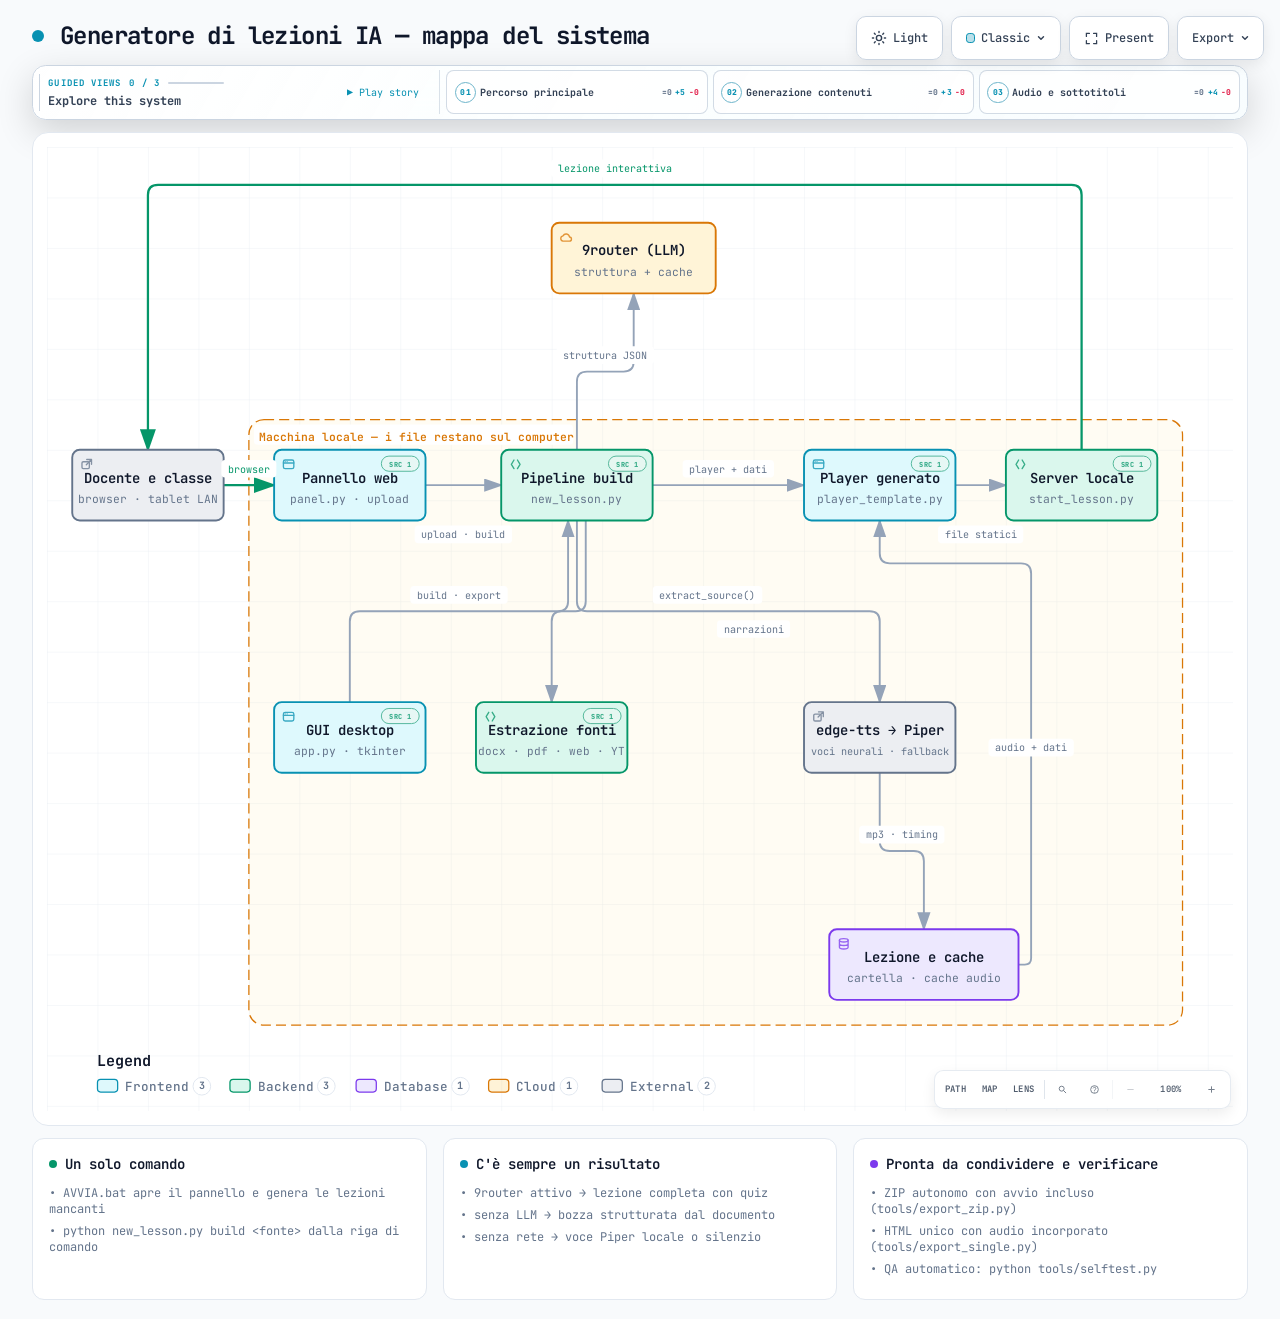
==== generatore-lezioni-mappa.html @ 25489732 "Mappa Archify del sistema: rigenerata e parte del progetto - generatore-lezioni-mappa.html: mappa in" ====
<!DOCTYPE html>
<html lang="en" data-theme="dark" data-preset="classic">
<head>
  <meta charset="UTF-8">
  <meta name="viewport" content="width=device-width, initial-scale=1.0">
  <meta name="generator" content="archify 2.17.0-dev.1">
  <title>Generatore di lezioni IA — mappa del sistema Diagram</title>
  <script>
    // Resolve the theme before first paint so light-preference users don't
    // see a dark flash. The toolbar script below re-applies with UI state.
    (function () {
      try {
        var theme = null;
        try {
          var param = new URLSearchParams(window.location.search).get('theme');
          if (param === 'light' || param === 'dark') theme = param;
          if (new URLSearchParams(window.location.search).get('embed') === '1') {
            document.documentElement.setAttribute('data-embed', 'true');
          }
          if (new URLSearchParams(window.location.search).get('present') === '1') {
            document.documentElement.setAttribute('data-present', 'true');
          }
        } catch (_) {}
        if (!theme) {
          try { theme = localStorage.getItem('archify-theme'); } catch (_) {}
        }
        if (theme !== 'light' && theme !== 'dark') {
          theme = window.matchMedia('(prefers-color-scheme: light)').matches ? 'light' : 'dark';
        }
        document.documentElement.setAttribute('data-theme', theme);
      } catch (_) {}
    })();
  </script>
  <!-- Async font load: a blackholed network must not block first paint.
       The body font stack falls back to system monospace until it lands. -->
  <link rel="preconnect" href="https://fonts.gstatic.com" crossorigin>
  <link href="https://fonts.googleapis.com/css2?family=JetBrains+Mono:wght@400;500;600;700&display=swap"
        rel="stylesheet" media="print" onload="this.media='all'">
  <noscript>
    <link href="https://fonts.googleapis.com/css2?family=JetBrains+Mono:wght@400;500;600;700&display=swap" rel="stylesheet">
  </noscript>
  <style>
    /* ==========================================================
       THEME VARIABLES — switch by toggling [data-theme] on <html>
       ========================================================== */
    :root,
    [data-theme="dark"] {
      --bg: #020617;
      --grid: #1e293b;
      --text: #ffffff;
      --text-muted: #94a3b8;
      --text-dim: #475569;
      /* UI chrome and menu hints need more contrast than SVG .t-dim accents */
      --text-faint: #7d8da1;

      --panel: rgba(15, 23, 42, 0.5);
      --panel-border: #1e293b;
      --lane-fill: rgba(15, 23, 42, 0.22);
      --lane-stroke: #334155;

      --arrow: #64748b;
      --arrow-emphasis: #34d399;

      /* Opaque mask color used behind semi-transparent component fills
         so the arrows drawn underneath are properly hidden. */
      --mask: #0f172a;

      --frontend-fill:    rgba(8, 51, 68, 0.4);
      --frontend-stroke:  #22d3ee;
      --backend-fill:     rgba(6, 78, 59, 0.4);
      --backend-stroke:   #34d399;
      --database-fill:    rgba(76, 29, 149, 0.4);
      --database-stroke:  #a78bfa;
      --cloud-fill:       rgba(120, 53, 15, 0.3);
      --cloud-stroke:     #fbbf24;
      --security-fill:    rgba(136, 19, 55, 0.4);
      --security-stroke:  #fb7185;
      --messagebus-fill:  rgba(251, 146, 60, 0.3);
      --messagebus-stroke:#fb923c;
      --external-fill:    rgba(30, 41, 59, 0.5);
      --external-stroke:  #94a3b8;

      --toolbar-bg:       rgba(15, 23, 42, 0.8);
      --toolbar-border:   #334155;
      --toolbar-text:     #e2e8f0;
      --toolbar-hover:    rgba(15, 23, 42, 0.95);
      --toolbar-menu-bg:  #0f172a;
    }

    [data-theme="light"] {
      --bg: #f8fafc;
      --grid: #e2e8f0;
      --text: #0f172a;
      --text-muted: #64748b;
      --text-dim: #94a3b8;
      --text-faint: #64748b;

      --panel: #ffffff;
      --panel-border: #e2e8f0;
      --lane-fill: rgba(248, 250, 252, 0.65);
      --lane-stroke: #cbd5e1;

      --arrow: #94a3b8;
      --arrow-emphasis: #059669;

      --mask: #ffffff;

      --frontend-fill:    rgba(34, 211, 238, 0.15);
      --frontend-stroke:  #0891b2;
      --backend-fill:     rgba(52, 211, 153, 0.18);
      --backend-stroke:   #059669;
      --database-fill:    rgba(167, 139, 250, 0.2);
      --database-stroke:  #7c3aed;
      --cloud-fill:       rgba(251, 191, 36, 0.18);
      --cloud-stroke:     #d97706;
      --security-fill:    rgba(251, 113, 133, 0.15);
      --security-stroke:  #e11d48;
      --messagebus-fill:  rgba(251, 146, 60, 0.15);
      --messagebus-stroke:#ea580c;
      --external-fill:    rgba(148, 163, 184, 0.18);
      --external-stroke:  #64748b;

      --toolbar-bg:       rgba(255, 255, 255, 0.92);
      --toolbar-border:   #cbd5e1;
      --toolbar-text:     #334155;
      --toolbar-hover:    #ffffff;
      --toolbar-menu-bg:  #ffffff;
    }

    /* ==========================================================
       SIGNAL FLOW — an opt-in, motion-forward visual preset.
       The variables also target a standalone exported SVG, whose
       root carries data-preset and data-theme directly.
       ========================================================== */
    [data-preset="signal-flow"][data-theme="dark"] {
      --bg: #030711;
      --grid: #15233a;
      --panel: rgba(6, 14, 28, 0.78);
      --panel-border: #1d3350;
      --lane-fill: rgba(9, 22, 40, 0.5);
      --lane-stroke: #2c4564;
      --text: #f5fbff;
      --text-muted: #9eb0c7;
      --text-dim: #52667f;
      --text-faint: #7890ad;
      --mask: #07101e;
      --frontend-fill: rgba(6, 182, 212, 0.14);
      --frontend-stroke: #67e8f9;
      --backend-fill: rgba(16, 185, 129, 0.14);
      --backend-stroke: #5eead4;
      --database-fill: rgba(139, 92, 246, 0.16);
      --database-stroke: #c4b5fd;
      --cloud-fill: rgba(245, 158, 11, 0.13);
      --cloud-stroke: #fcd34d;
      --security-fill: rgba(244, 63, 94, 0.13);
      --security-stroke: #fda4af;
      --messagebus-fill: rgba(249, 115, 22, 0.13);
      --messagebus-stroke: #fdba74;
      --external-fill: rgba(71, 85, 105, 0.24);
      --external-stroke: #a5b4c7;
      --arrow: #7890ad;
      --arrow-emphasis: #2dd4bf;
      --toolbar-bg: rgba(7, 16, 30, 0.86);
      --toolbar-border: #29415f;
      --toolbar-menu-bg: #07101e;
    }

    [data-preset="signal-flow"][data-theme="light"] {
      --bg: #f4f9fc;
      --grid: #d4e5ee;
      --panel: rgba(255, 255, 255, 0.82);
      --panel-border: #bfd5e2;
      --lane-fill: rgba(232, 243, 248, 0.62);
      --lane-stroke: #a9c5d5;
      --text: #102638;
      --text-muted: #587287;
      --text-dim: #8aa2b4;
      --text-faint: #668397;
      --mask: #ffffff;
      --frontend-fill: rgba(6, 182, 212, 0.09);
      --frontend-stroke: #0789a1;
      --backend-fill: rgba(5, 150, 105, 0.09);
      --backend-stroke: #087f69;
      --database-fill: rgba(124, 58, 237, 0.09);
      --database-stroke: #7254c7;
      --cloud-fill: rgba(217, 119, 6, 0.08);
      --cloud-stroke: #b9670b;
      --security-fill: rgba(225, 29, 72, 0.08);
      --security-stroke: #c53a59;
      --messagebus-fill: rgba(234, 88, 12, 0.08);
      --messagebus-stroke: #c65f27;
      --external-fill: rgba(100, 116, 139, 0.1);
      --external-stroke: #607a8c;
      --arrow: #7b97aa;
      --arrow-emphasis: #0d9488;
    }

    /* ==========================================================
       BLUEPRINT — a review-first drafting preset for deployment,
       infrastructure, and technical design documentation. It keeps
       the same semantic palette and geometry while trading glow for
       precise grid contrast, squared materials, and drafting marks.
       ========================================================== */
    [data-preset="blueprint"][data-theme="dark"] {
      --bg: #06131f;
      --grid: #17425a;
      --panel: rgba(7, 27, 43, 0.9);
      --panel-border: #27627f;
      --lane-fill: rgba(10, 43, 66, 0.36);
      --lane-stroke: #34799a;
      --text: #e3f6ff;
      --text-muted: #91b8ca;
      --text-dim: #557e92;
      --text-faint: #739caf;
      --mask: #0a2031;
      --frontend-fill: rgba(26, 157, 193, 0.14);
      --frontend-stroke: #66d9ef;
      --backend-fill: rgba(31, 155, 124, 0.13);
      --backend-stroke: #69dfbd;
      --database-fill: rgba(120, 105, 196, 0.14);
      --database-stroke: #b4a8ff;
      --cloud-fill: rgba(197, 145, 43, 0.13);
      --cloud-stroke: #ffd166;
      --security-fill: rgba(199, 76, 104, 0.13);
      --security-stroke: #ff8da1;
      --messagebus-fill: rgba(207, 112, 49, 0.13);
      --messagebus-stroke: #ffad66;
      --external-fill: rgba(84, 119, 139, 0.18);
      --external-stroke: #a7cad9;
      --arrow: #78a3b7;
      --arrow-emphasis: #64dfc1;
      --toolbar-bg: rgba(7, 28, 45, 0.92);
      --toolbar-border: #34799a;
      --toolbar-text: #d8f3ff;
      --toolbar-hover: rgba(18, 58, 83, 0.95);
      --toolbar-menu-bg: #0a2031;
    }

    [data-preset="blueprint"][data-theme="light"] {
      --bg: #edf7fa;
      --grid: #b5d5e1;
      --panel: rgba(249, 253, 255, 0.94);
      --panel-border: #78aabd;
      --lane-fill: rgba(210, 232, 240, 0.42);
      --lane-stroke: #83b2c4;
      --text: #123344;
      --text-muted: #4e7486;
      --text-dim: #86a6b4;
      --text-faint: #668c9d;
      --mask: #f9fdff;
      --frontend-fill: rgba(8, 145, 178, 0.08);
      --frontend-stroke: #087f9c;
      --backend-fill: rgba(5, 128, 101, 0.08);
      --backend-stroke: #08755f;
      --database-fill: rgba(100, 75, 180, 0.08);
      --database-stroke: #6757a8;
      --cloud-fill: rgba(181, 120, 15, 0.08);
      --cloud-stroke: #a86609;
      --security-fill: rgba(190, 48, 80, 0.07);
      --security-stroke: #b32f50;
      --messagebus-fill: rgba(196, 81, 22, 0.07);
      --messagebus-stroke: #b65120;
      --external-fill: rgba(79, 112, 128, 0.08);
      --external-stroke: #506f7e;
      --arrow: #6d93a5;
      --arrow-emphasis: #087f69;
      --toolbar-bg: rgba(247, 252, 254, 0.94);
      --toolbar-border: #8ab5c5;
      --toolbar-text: #294f61;
      --toolbar-hover: #ffffff;
      --toolbar-menu-bg: #f9fdff;
    }

    /* ==========================================================
       EDITORIAL — a warm, publication-minded preset for design
       reviews, launch notes, and documentation. The diagram keeps
       the same semantic palette and exact geometry, but trades
       software chrome for paper, ink, ruled structure, and one
       restrained vermilion accent.
       ========================================================== */
    [data-preset="editorial"][data-theme="dark"] {
      --bg: #181611;
      --grid: #39342a;
      --panel: rgba(35, 31, 24, 0.96);
      --panel-border: #625a4a;
      --lane-fill: rgba(52, 46, 35, 0.46);
      --lane-stroke: #726957;
      --text: #f4eddf;
      --text-muted: #b9ae9b;
      --text-dim: #776e60;
      --text-faint: #9d917e;
      --mask: #231f18;
      --frontend-fill: rgba(43, 133, 142, 0.16);
      --frontend-stroke: #7fc6c7;
      --backend-fill: rgba(63, 132, 92, 0.16);
      --backend-stroke: #8fc29e;
      --database-fill: rgba(117, 91, 141, 0.17);
      --database-stroke: #c0a4d0;
      --cloud-fill: rgba(170, 119, 49, 0.16);
      --cloud-stroke: #d8ad68;
      --security-fill: rgba(157, 69, 65, 0.17);
      --security-stroke: #df9085;
      --messagebus-fill: rgba(174, 79, 42, 0.16);
      --messagebus-stroke: #df946f;
      --external-fill: rgba(126, 115, 96, 0.18);
      --external-stroke: #b8ad99;
      --arrow: #948978;
      --arrow-emphasis: #dd6b3d;
      --toolbar-bg: rgba(35, 31, 24, 0.92);
      --toolbar-border: #625a4a;
      --toolbar-text: #eee5d5;
      --toolbar-hover: #302a20;
      --toolbar-menu-bg: #231f18;
    }

    [data-preset="editorial"][data-theme="light"] {
      --bg: #f2eee5;
      --grid: #d8d0c2;
      --panel: rgba(251, 248, 241, 0.97);
      --panel-border: #c4b9a6;
      --lane-fill: rgba(229, 221, 207, 0.42);
      --lane-stroke: #b8aa94;
      --text: #242018;
      --text-muted: #6f6658;
      --text-dim: #a09788;
      --text-faint: #817767;
      --mask: #fbf8f1;
      --frontend-fill: rgba(31, 117, 126, 0.09);
      --frontend-stroke: #287e84;
      --backend-fill: rgba(42, 119, 75, 0.09);
      --backend-stroke: #397b53;
      --database-fill: rgba(105, 75, 130, 0.09);
      --database-stroke: #765d86;
      --cloud-fill: rgba(157, 103, 31, 0.1);
      --cloud-stroke: #9a671f;
      --security-fill: rgba(153, 58, 52, 0.09);
      --security-stroke: #9e463f;
      --messagebus-fill: rgba(182, 70, 27, 0.09);
      --messagebus-stroke: #ad4b25;
      --external-fill: rgba(101, 91, 75, 0.09);
      --external-stroke: #746b5e;
      --arrow: #8a806f;
      --arrow-emphasis: #bb4c23;
      --toolbar-bg: rgba(251, 248, 241, 0.94);
      --toolbar-border: #c4b9a6;
      --toolbar-text: #40392f;
      --toolbar-hover: #fffdf8;
      --toolbar-menu-bg: #fbf8f1;
    }

    * { margin: 0; padding: 0; box-sizing: border-box; }

    body {
      font-family: 'JetBrains Mono', ui-monospace, SFMono-Regular, Menlo, Consolas, 'DejaVu Sans Mono', 'Liberation Mono', 'Noto Sans Mono CJK SC', 'PingFang SC', 'Hiragino Sans GB', 'Microsoft YaHei', monospace;
      background: var(--bg);
      min-height: 100vh;
      padding: 2rem;
      color: var(--text);
      transition: background 0.2s ease, color 0.2s ease;
    }

    html[data-preset="signal-flow"] body {
      background-image:
        radial-gradient(circle at 18% -8%, rgba(34, 211, 238, 0.14), transparent 34rem),
        radial-gradient(circle at 92% 18%, rgba(139, 92, 246, 0.12), transparent 30rem);
      background-attachment: fixed;
    }
    html[data-preset="signal-flow"][data-theme="light"] body {
      background-image:
        radial-gradient(circle at 18% -8%, rgba(6, 182, 212, 0.12), transparent 34rem),
        radial-gradient(circle at 92% 18%, rgba(139, 92, 246, 0.08), transparent 30rem);
    }
    html[data-preset="blueprint"] body {
      background-image:
        linear-gradient(var(--grid) 1px, transparent 1px),
        linear-gradient(90deg, var(--grid) 1px, transparent 1px);
      background-size: 32px 32px;
      background-position: -1px -1px;
      background-attachment: fixed;
    }
    html[data-preset="editorial"] body {
      background-image:
        linear-gradient(90deg, transparent 0, transparent 5.4rem, color-mix(in srgb, var(--security-stroke) 18%, transparent) 5.4rem, color-mix(in srgb, var(--security-stroke) 18%, transparent) calc(5.4rem + 1px), transparent calc(5.4rem + 1px)),
        repeating-linear-gradient(0deg, transparent 0, transparent 31px, color-mix(in srgb, var(--grid) 36%, transparent) 31px, color-mix(in srgb, var(--grid) 36%, transparent) 32px);
      background-attachment: fixed;
    }

    /* Gallery/embed mode keeps the generated artifact as the source of truth
       while presenting only its diagram surface inside a proof card. */
    html[data-embed="true"] body {
      min-height: 0;
      padding: 0;
      overflow: hidden;
      background: var(--bg);
      background-image: none;
    }
    html[data-embed="true"] .toolbar,
    html[data-embed="true"] .header,
    html[data-embed="true"] .cards,
    html[data-embed="true"] .diagram-nav,
    html[data-embed="true"] .overview-map,
    html[data-embed="true"] .focus-chip,
    html[data-embed="true"] .route-probe,
    html[data-embed="true"] .semantic-lens,
    html[data-embed="true"] .diagram-guide,
    html[data-embed="true"] .node-finder,
    html[data-embed="true"] .guided-views { display: none !important; }
    html[data-embed="true"] .container { max-width: none; }
    html[data-embed="true"] .diagram-container {
      padding: 0.5rem;
      border: 0;
      border-radius: 0;
      box-shadow: none;
    }
    html[data-embed="true"] .diagram-container svg { min-width: 0; }

    /* Share Chapter Cue lives in the HTML viewer layer, not inside the SVG.
       It gives one-shot embeds a title, authored note, truthful stop order,
       and lifecycle state while canonical diagram geometry stays untouched. */
    .share-chapter-cue { display: none; }
    html[data-embed="true"][data-share-playback="true"] .share-chapter-cue:not([hidden]),
    html[data-embed="true"][data-share-moment="true"] .share-chapter-cue:not([hidden]) {
      position: absolute;
      z-index: 18;
      top: 0.85rem;
      left: 50%;
      display: grid;
      grid-template-columns: auto minmax(9rem, 13.5rem) minmax(0, 1fr);
      align-items: center;
      gap: 0.45rem 0.85rem;
      width: min(52rem, calc(100% - 1.5rem));
      min-height: 3.35rem;
      padding: 0.55rem 0.75rem 0.65rem;
      overflow: hidden;
      border: 1px solid color-mix(in srgb, var(--frontend-stroke) 42%, var(--toolbar-border));
      border-radius: 0.75rem;
      background:
        linear-gradient(115deg, color-mix(in srgb, var(--frontend-fill) 52%, transparent), transparent 45%),
        color-mix(in srgb, var(--toolbar-menu-bg) 92%, transparent);
      color: var(--toolbar-text);
      box-shadow: 0 14px 42px rgba(0, 0, 0, 0.3), inset 0 1px 0 rgba(255, 255, 255, 0.045);
      backdrop-filter: blur(16px);
      pointer-events: none;
      animation: archify-share-cue-enter 280ms cubic-bezier(0.22, 1, 0.36, 1) both;
    }
    html[data-preset="blueprint"] .share-chapter-cue {
      border-radius: 0.2rem;
      background:
        linear-gradient(90deg, color-mix(in srgb, var(--frontend-fill) 46%, transparent), transparent 36%),
        var(--toolbar-menu-bg);
      box-shadow: 0 10px 28px rgba(0, 0, 0, 0.2);
      backdrop-filter: none;
    }
    html[data-preset="editorial"] .share-chapter-cue {
      border-color: var(--panel-border);
      background:
        linear-gradient(90deg, color-mix(in srgb, var(--security-fill) 58%, transparent), transparent 42%),
        var(--toolbar-menu-bg);
      box-shadow: 0 10px 30px color-mix(in srgb, #000 18%, transparent);
      backdrop-filter: none;
    }
    html[data-preset="editorial"] .share-chapter-state { color: var(--arrow-emphasis); }
    html[data-preset="editorial"] .share-chapter-state::before {
      border-radius: 0;
      box-shadow: none;
      transform: rotate(45deg) scale(0.8);
    }
    .share-chapter-index {
      display: grid;
      gap: 0.12rem;
      min-width: 5rem;
      padding-right: 0.75rem;
      border-right: 1px solid var(--toolbar-border);
    }
    .share-chapter-state {
      display: inline-flex;
      align-items: center;
      gap: 0.36rem;
      color: var(--frontend-stroke);
      font-size: 0.5rem;
      font-weight: 800;
      letter-spacing: 0.14em;
      text-transform: uppercase;
    }
    .share-chapter-state::before {
      width: 0.38rem;
      height: 0.38rem;
      border-radius: 50%;
      background: currentColor;
      box-shadow: 0 0 10px currentColor;
      content: '';
    }
    .share-chapter-cue[data-state="playing"] .share-chapter-state::before {
      animation: archify-share-cue-pulse 1.15s ease-in-out infinite;
    }
    .share-chapter-count {
      color: var(--text-faint);
      font-size: 0.5rem;
      font-weight: 700;
      letter-spacing: 0.08em;
      text-transform: uppercase;
    }
    .share-chapter-copy { min-width: 0; }
    .share-chapter-copy strong,
    .share-chapter-copy small,
    .share-chapter-route {
      display: block;
      overflow: hidden;
      text-overflow: ellipsis;
      white-space: nowrap;
    }
    .share-chapter-copy strong {
      color: var(--toolbar-text);
      font-size: 0.6875rem;
      line-height: 1.35;
    }
    .share-chapter-copy small {
      margin-top: 0.08rem;
      color: var(--text-muted);
      font-size: 0.5rem;
      line-height: 1.35;
    }
    .share-chapter-route {
      color: color-mix(in srgb, var(--frontend-stroke) 76%, var(--text-muted));
      font-size: 0.5625rem;
      font-weight: 650;
      letter-spacing: 0.015em;
      text-align: right;
    }
    .share-chapter-progress {
      position: absolute;
      right: 0;
      bottom: 0;
      left: 0;
      height: 2px;
      overflow: hidden;
      background: color-mix(in srgb, var(--toolbar-border) 72%, transparent);
    }
    .share-chapter-progress span {
      display: block;
      width: 100%;
      height: 100%;
      background: linear-gradient(90deg, var(--frontend-stroke), var(--database-stroke));
      box-shadow: 0 0 12px var(--frontend-stroke);
      transform: scaleX(0);
      transform-origin: left center;
    }

    /* Presentation Stage is a viewer-only layer: it gives the live diagram
       the viewport while keeping guided views, theme, focus, and exports real.
       Embed mode wins when both query parameters are present. */
    html[data-present="true"]:not([data-embed="true"]) body {
      height: 100dvh;
      min-height: 0;
      padding: 1rem;
      overflow: hidden;
    }
    html[data-present="true"]:not([data-embed="true"]) .container {
      display: flex;
      flex-direction: column;
      gap: 0.75rem;
      width: 100%;
      max-width: none;
      height: calc(100dvh - 2rem);
    }
    html[data-present="true"]:not([data-embed="true"]) .header {
      flex: none;
      min-width: 0;
      margin: 0;
      padding-right: 23rem;
    }
    html[data-present="true"]:not([data-embed="true"]) .header-row { margin-bottom: 0.25rem; }
    html[data-present="true"]:not([data-embed="true"]) .subtitle {
      overflow: hidden;
      text-overflow: ellipsis;
      white-space: nowrap;
    }
    html[data-present="true"]:not([data-embed="true"]) .guided-views {
      flex: none;
      margin-bottom: 0;
    }
    html[data-present="true"]:not([data-embed="true"]) .diagram-container {
      display: flex;
      flex: 1 1 auto;
      align-items: center;
      justify-content: center;
      min-height: 0;
      padding: 0.75rem;
      padding-bottom: calc(0.75rem + var(--archify-nav-reserve));
    }
    html[data-present="true"]:not([data-embed="true"]) .diagram-container > svg {
      flex: 1 1 auto;
      height: 100%;
      min-height: 0;
      width: 100%;
      min-width: 0;
    }
    html[data-present="true"]:not([data-embed="true"]) .cards { display: none; }
    html[data-present="true"]:not([data-embed="true"]) #btn-present {
      border-color: var(--frontend-stroke);
      color: var(--frontend-stroke);
    }

    /* The reader owns only the outer scale. Wide diagrams keep one authored
       SVG/viewBox while the runtime chooses a desktop width from the actual
       vertical budget. This avoids device-specific files and breakpoint
       jumps between a laptop and a tall monitor. */
    .container {
      width: 100%;
      max-width: var(--archify-reader-width, 1440px);
      margin: 0 auto;
    }
    @media (min-width: 768px) and (max-height: 920px) {
      .header { margin-bottom: 1rem; }
      .diagram-container { padding: 1rem; }
      .cards { margin-top: 1rem; }
      .card { padding: 1rem; }
    }

    .header { margin-bottom: 1.5rem; padding-right: 29.5rem; }

    html[data-preset="signal-flow"] .header,
    html[data-preset="blueprint"] .header,
    html[data-preset="editorial"] .header { padding-right: 29.5rem; }

    .header-row {
      display: flex;
      align-items: center;
      gap: 1rem;
      margin-bottom: 0.5rem;
    }

    .pulse-dot {
      width: 12px;
      height: 12px;
      background: var(--frontend-stroke);
      border-radius: 50%;
      animation: none;
    }

    html[data-motion-capable="true"] .pulse-dot { animation: pulse 2s infinite; }

    @keyframes pulse {
      0%, 100% { opacity: 1; }
      50% { opacity: 0.5; }
    }

    h1 {
      font-size: 1.5rem;
      font-weight: 700;
      letter-spacing: -0.025em;
    }

    .subtitle {
      color: var(--text-muted);
      font-size: 0.875rem;
      margin-left: 1.75rem;
    }

    html[data-preset="signal-flow"] .header-row::after {
      content: attr(data-preset-badge-signal-flow);
      margin-left: auto;
      color: var(--frontend-stroke);
      border: 1px solid var(--frontend-stroke);
      border-radius: 999px;
      padding: 0.28rem 0.6rem;
      font-size: 0.625rem;
      letter-spacing: 0.12em;
      opacity: 0.82;
      box-shadow: 0 0 20px rgba(34, 211, 238, 0.12);
      white-space: nowrap;
    }

    html[data-preset="blueprint"] .pulse-dot {
      width: 10px;
      height: 10px;
      border: 1px solid var(--frontend-stroke);
      border-radius: 1px;
      background: transparent;
      box-shadow: inset 0 0 0 2px var(--bg);
      transform: rotate(45deg);
      animation: none;
    }
    html[data-preset="blueprint"] .header-row::after {
      content: attr(data-preset-badge-blueprint);
      margin-left: auto;
      padding: 0.28rem 0.55rem;
      border-top: 1px solid var(--frontend-stroke);
      border-bottom: 1px solid var(--frontend-stroke);
      color: var(--frontend-stroke);
      font-size: 0.5625rem;
      font-weight: 700;
      letter-spacing: 0.14em;
      white-space: nowrap;
    }

    html[data-preset="editorial"] h1,
    html[data-preset="editorial"] .card h3 {
      font-family: Georgia, 'Times New Roman', 'Songti SC', STSong, serif;
      letter-spacing: -0.02em;
    }
    html[data-preset="editorial"] h1 { font-size: 1.72rem; font-weight: 600; }
    html[data-preset="editorial"] .pulse-dot {
      width: 9px;
      height: 9px;
      border: 1px solid var(--arrow-emphasis);
      border-radius: 0;
      background: var(--arrow-emphasis);
      box-shadow: 0 0 0 3px color-mix(in srgb, var(--arrow-emphasis) 14%, transparent);
      transform: rotate(45deg);
      animation: none;
    }
    html[data-preset="editorial"] .header-row::after {
      content: attr(data-preset-badge-editorial);
      margin-left: auto;
      padding: 0.32rem 0 0.24rem;
      border-bottom: 2px solid var(--arrow-emphasis);
      color: var(--arrow-emphasis);
      font-family: Georgia, 'Times New Roman', serif;
      font-size: 0.625rem;
      font-style: italic;
      font-weight: 600;
      letter-spacing: 0.08em;
      white-space: nowrap;
    }

    .diagram-container {
      --archify-nav-reserve: 0px;
      background: var(--panel);
      border-radius: 1rem;
      border: 1px solid var(--panel-border);
      padding: 1.5rem;
      padding-bottom: calc(1.5rem + var(--archify-nav-reserve));
      overflow: hidden;
      position: relative;
    }

    html[data-preset="signal-flow"] .diagram-container {
      position: relative;
      overflow: hidden;
      background: linear-gradient(180deg, rgba(8, 20, 38, 0.82), rgba(3, 8, 18, 0.94));
      box-shadow: inset 0 1px 0 rgba(255, 255, 255, 0.04), 0 28px 80px rgba(0, 0, 0, 0.34);
    }
    html[data-preset="signal-flow"][data-theme="light"] .diagram-container {
      background: linear-gradient(180deg, rgba(255, 255, 255, 0.9), rgba(237, 246, 250, 0.94));
      box-shadow: inset 0 1px 0 rgba(255, 255, 255, 0.72), 0 24px 60px rgba(45, 78, 99, 0.12);
    }
    html[data-preset="blueprint"] .diagram-container {
      border-color: var(--panel-border);
      border-radius: 0.35rem;
      background: var(--panel);
      box-shadow:
        inset 0 0 0 1px color-mix(in srgb, var(--panel-border) 34%, transparent),
        0 18px 48px rgba(0, 0, 0, 0.16);
    }
    html[data-preset="blueprint"] .diagram-container::after {
      content: "";
      position: absolute;
      z-index: 10;
      inset: 0.7rem;
      pointer-events: none;
      background:
        linear-gradient(var(--frontend-stroke), var(--frontend-stroke)) left top / 1.35rem 1px no-repeat,
        linear-gradient(var(--frontend-stroke), var(--frontend-stroke)) left top / 1px 1.35rem no-repeat,
        linear-gradient(var(--frontend-stroke), var(--frontend-stroke)) right top / 1.35rem 1px no-repeat,
        linear-gradient(var(--frontend-stroke), var(--frontend-stroke)) right top / 1px 1.35rem no-repeat,
        linear-gradient(var(--frontend-stroke), var(--frontend-stroke)) left bottom / 1.35rem 1px no-repeat,
        linear-gradient(var(--frontend-stroke), var(--frontend-stroke)) left bottom / 1px 1.35rem no-repeat,
        linear-gradient(var(--frontend-stroke), var(--frontend-stroke)) right bottom / 1.35rem 1px no-repeat,
        linear-gradient(var(--frontend-stroke), var(--frontend-stroke)) right bottom / 1px 1.35rem no-repeat;
      opacity: 0.58;
    }
    html[data-preset="editorial"] .diagram-container {
      overflow: hidden;
      border-color: var(--panel-border);
      border-radius: 0.38rem;
      background:
        linear-gradient(90deg, color-mix(in srgb, var(--security-fill) 58%, transparent), transparent 12%),
        var(--panel);
      box-shadow:
        0 1px 0 color-mix(in srgb, var(--text) 6%, transparent),
        0 18px 48px color-mix(in srgb, #000 19%, transparent);
    }
    html[data-preset="editorial"] .diagram-container::after {
      position: absolute;
      z-index: 10;
      top: 0.72rem;
      right: 1.25rem;
      padding: 0.2rem 0.52rem;
      border: 1px solid var(--panel-border);
      background: var(--panel);
      color: var(--arrow-emphasis);
      content: attr(data-preset-badge-editorial-plate);
      font-family: Georgia, 'Times New Roman', serif;
      font-size: 0.52rem;
      font-style: italic;
      font-weight: 600;
      letter-spacing: 0.09em;
      pointer-events: none;
    }
    html[data-embed="true"][data-preset="editorial"] .diagram-container::after { display: none; }
    html[data-motion-capable="true"][data-preset="signal-flow"][data-ambient-motion="running"] .diagram-container::before {
      content: "";
      position: absolute;
      inset: 0;
      pointer-events: none;
      background: linear-gradient(115deg, transparent 28%, rgba(103, 232, 249, 0.035) 48%, transparent 68%);
      transform: translateX(-70%);
      animation: archify-signal-scan 4.8s ease-in-out 1 both;
    }

    /* Motion Governor gives the reader a real static state and gives the
       strongest semantic action the only motion budget. Atmosphere resets to
       its authored base instead of freezing mid-cycle. Static artifacts never
       start a decorative pulse or scan. */
    html:not([data-motion-capable="true"]) svg[data-animation="trace"] [data-animate] {
      animation: none !important;
    }
    html[data-motion="still"] .pulse-dot,
    html[data-motion="still"] .diagram-container::before,
    html[data-motion="still"] svg[data-animation="trace"] [data-animate],
    html[data-motion-owner] .pulse-dot,
    html[data-motion-owner] .diagram-container::before,
    html[data-motion-owner] svg[data-animation="trace"] [data-animate],
    html[data-embed="true"] .pulse-dot,
    html[data-embed="true"] .diagram-container::before,
    html[data-share-playback="true"] .pulse-dot,
    html[data-share-playback="true"] .diagram-container::before,
    html[data-document-hidden="true"] .pulse-dot,
    html[data-document-hidden="true"] .diagram-container::before,
    html[data-document-hidden="true"] svg[data-animation="trace"] [data-animate] {
      animation: none !important;
    }
    html[data-motion="still"] .diagram-container::before,
    html[data-motion-owner] .diagram-container::before,
    html[data-embed="true"] .diagram-container::before,
    html[data-share-playback="true"] .diagram-container::before {
      opacity: 0;
    }
    html[data-motion="still"] .guided-view-progress span,
    html[data-motion="still"] .guided-story-caption,
    html[data-motion="still"] .story-trail-flow,
    html[data-motion="still"] .intent-trace-flow,
    html[data-motion="still"] .route-probe-flow,
    html[data-motion="still"] .route-journey-flow,
    html[data-motion="still"] .semantic-lens-flow,
    html[data-motion="still"] .diagram-guide,
    html[data-motion="still"] [data-story-step],
    html[data-motion="still"] .overview-map-live,
    html[data-motion="still"] .guided-view-stop,
    html[data-motion="still"] .share-chapter-cue,
    html[data-motion="still"] .share-chapter-state::before,
    html[data-motion="still"] .share-chapter-progress span,
    html[data-document-hidden="true"] .guided-view-progress span,
    html[data-document-hidden="true"] .story-trail-flow,
    html[data-document-hidden="true"] .intent-trace-flow,
    html[data-document-hidden="true"] .route-probe-flow,
    html[data-document-hidden="true"] .route-journey-flow,
    html[data-document-hidden="true"] .semantic-lens-flow,
    html[data-document-hidden="true"] .diagram-guide,
    html[data-document-hidden="true"] [data-story-step],
    html[data-document-hidden="true"] .overview-map-live,
    html[data-document-hidden="true"] .guided-view-stop,
    html[data-document-hidden="true"] .share-chapter-cue,
    html[data-document-hidden="true"] .share-chapter-state::before,
    html[data-document-hidden="true"] .share-chapter-progress span {
      animation: none !important;
    }
    html[data-motion="still"] .guided-view-progress span {
      transform: scaleX(1) !important;
    }
    html[data-motion="still"] svg[data-story-playing="true"] .story-trail-flow {
      stroke-dasharray: none;
      stroke-dashoffset: 0;
      opacity: 0.55;
    }
    html[data-motion="still"] .intent-trace-flow,
    html[data-motion="still"] .route-probe-flow {
      stroke-dasharray: none;
      stroke-dashoffset: 0;
      opacity: 0.72;
    }
    html[data-motion="still"] .route-journey-overlay,
    html[data-document-hidden="true"] .route-journey-overlay { display: none !important; }
    html[data-motion="still"] .relationship-pulse-overlay,
    html[data-motion="still"] .story-carrier-overlay,
    html[data-document-hidden="true"] .story-carrier-overlay { display: none !important; }
    html[data-motion="still"] .chapter-handoff-overlay { display: none !important; }
    html[data-motion="still"] .chapter-handoff-anchor { animation: none !important; }
    html[data-motion="still"] .guided-view-chapter,
    html[data-motion="still"] svg [data-node-id],
    html[data-motion="still"] svg [data-edge-from],
    html[data-motion="still"] svg [data-detail],
    html[data-motion="still"] svg [data-detail-anchor],
    html[data-motion="still"] svg [data-legend-hit],
    html[data-motion="still"] svg {
      transition: none !important;
    }

    svg {
      width: 100%;
      min-width: min(900px, 100%);
      display: block;
      transform-origin: 0 0;
      transition: transform 0.18s ease;
    }

    .diagram-container.is-camera-moving svg {
      transition: transform 0.42s cubic-bezier(0.22, 1, 0.36, 1);
    }
    .diagram-container.is-camera-transaction svg { transition: none; }
    .diagram-container.is-pannable { cursor: grab; }
    .diagram-container.is-panning { cursor: grabbing; user-select: none; }
    .diagram-container.is-panning svg { transition: none; }

    .diagram-nav {
      position: absolute;
      right: 1rem;
      bottom: 1rem;
      z-index: 12;
      display: inline-flex;
      align-items: center;
      max-width: calc(100% - 2rem);
      padding: 0.15rem;
      gap: 0;
      overflow-x: auto;
      border: 1px solid color-mix(in srgb, var(--toolbar-border) 48%, transparent);
      border-radius: 0.58rem;
      background: color-mix(in srgb, var(--toolbar-bg) 82%, transparent);
      box-shadow: 0 5px 14px rgba(0, 0, 0, 0.07);
      backdrop-filter: blur(10px);
      scrollbar-width: none;
    }
    .diagram-nav::-webkit-scrollbar { display: none; }
    .diagram-nav button,
    .focus-chip button,
    .guided-views button {
      border: 0;
      background: transparent;
      color: var(--toolbar-text);
      font: inherit;
      cursor: pointer;
    }
    .diagram-nav button {
      min-width: 2rem;
      height: 2rem;
      padding: 0 0.35rem;
      border-radius: 0.35rem;
      color: color-mix(in srgb, var(--toolbar-text) 68%, transparent);
      font-size: 0.56rem;
      font-weight: 600;
      letter-spacing: 0.02em;
      transition: background 0.15s, color 0.15s;
    }
    .diagram-nav button:hover,
    .diagram-nav button:focus-visible,
    .focus-chip button:hover,
    .focus-chip button:focus-visible,
    .guided-views button:hover,
    .guided-views button:focus-visible { background: var(--toolbar-hover); }
    .diagram-nav button:focus-visible,
    .focus-chip button:focus-visible,
    .guided-views button:focus-visible {
      outline: 2px solid var(--frontend-stroke);
      outline-offset: 1px;
    }
    .diagram-nav button:disabled { opacity: 0.38; cursor: default; }
    .diagram-nav button:disabled:hover { background: transparent; }
    .diagram-nav #btn-route-probe,
    .diagram-nav #btn-overview-map,
    .diagram-nav #btn-semantic-lens {
      min-width: auto;
      padding-inline: 0.5rem;
      color: color-mix(in srgb, var(--toolbar-text) 86%, transparent);
      font-weight: 650;
    }
    .diagram-nav #btn-node-finder,
    .diagram-nav [data-view="out"] {
      position: relative;
      margin-left: 0.25rem;
    }
    .diagram-nav #btn-node-finder::before,
    .diagram-nav [data-view="out"]::before {
      position: absolute;
      top: 0.4rem;
      bottom: 0.4rem;
      left: -0.13rem;
      width: 1px;
      background: color-mix(in srgb, var(--toolbar-border) 62%, transparent);
      content: "";
      pointer-events: none;
    }
    .diagram-nav-icon {
      display: block;
      width: 0.72rem;
      height: 0.72rem;
      margin: auto;
      background: currentColor;
      -webkit-mask-position: center;
      -webkit-mask-repeat: no-repeat;
      -webkit-mask-size: contain;
      mask-position: center;
      mask-repeat: no-repeat;
      mask-size: contain;
    }
    .diagram-nav-icon.find {
      -webkit-mask-image: url("data:image/svg+xml,%3Csvg xmlns='http://www.w3.org/2000/svg' viewBox='0 0 20 20'%3E%3Ccircle cx='8.5' cy='8.5' r='4.5' fill='none' stroke='black' stroke-width='1.8'/%3E%3Cpath d='m12 12 4 4' fill='none' stroke='black' stroke-width='1.8' stroke-linecap='round'/%3E%3C/svg%3E");
      mask-image: url("data:image/svg+xml,%3Csvg xmlns='http://www.w3.org/2000/svg' viewBox='0 0 20 20'%3E%3Ccircle cx='8.5' cy='8.5' r='4.5' fill='none' stroke='black' stroke-width='1.8'/%3E%3Cpath d='m12 12 4 4' fill='none' stroke='black' stroke-width='1.8' stroke-linecap='round'/%3E%3C/svg%3E");
    }
    .diagram-nav-icon.guide {
      -webkit-mask-image: url("data:image/svg+xml,%3Csvg xmlns='http://www.w3.org/2000/svg' viewBox='0 0 20 20'%3E%3Ccircle cx='10' cy='10' r='7' fill='none' stroke='black' stroke-width='1.7'/%3E%3Cpath d='M7.8 7.3a2.4 2.4 0 014.6.9c0 1.8-2.4 2-2.4 3.7M10 14.9h.01' fill='none' stroke='black' stroke-width='1.7' stroke-linecap='round'/%3E%3C/svg%3E");
      mask-image: url("data:image/svg+xml,%3Csvg xmlns='http://www.w3.org/2000/svg' viewBox='0 0 20 20'%3E%3Ccircle cx='10' cy='10' r='7' fill='none' stroke='black' stroke-width='1.7'/%3E%3Cpath d='M7.8 7.3a2.4 2.4 0 014.6.9c0 1.8-2.4 2-2.4 3.7M10 14.9h.01' fill='none' stroke='black' stroke-width='1.7' stroke-linecap='round'/%3E%3C/svg%3E");
    }
    .diagram-nav-icon.minus {
      -webkit-mask-image: url("data:image/svg+xml,%3Csvg xmlns='http://www.w3.org/2000/svg' viewBox='0 0 20 20'%3E%3Cpath d='M5 10h10' fill='none' stroke='black' stroke-width='1.8' stroke-linecap='round'/%3E%3C/svg%3E");
      mask-image: url("data:image/svg+xml,%3Csvg xmlns='http://www.w3.org/2000/svg' viewBox='0 0 20 20'%3E%3Cpath d='M5 10h10' fill='none' stroke='black' stroke-width='1.8' stroke-linecap='round'/%3E%3C/svg%3E");
    }
    .diagram-nav-icon.plus {
      -webkit-mask-image: url("data:image/svg+xml,%3Csvg xmlns='http://www.w3.org/2000/svg' viewBox='0 0 20 20'%3E%3Cpath d='M10 5v10M5 10h10' fill='none' stroke='black' stroke-width='1.8' stroke-linecap='round'/%3E%3C/svg%3E");
      mask-image: url("data:image/svg+xml,%3Csvg xmlns='http://www.w3.org/2000/svg' viewBox='0 0 20 20'%3E%3Cpath d='M10 5v10M5 10h10' fill='none' stroke='black' stroke-width='1.8' stroke-linecap='round'/%3E%3C/svg%3E");
    }
    .diagram-nav [data-view="reset"] {
      display: inline-flex;
      align-items: center;
      justify-content: center;
      gap: 0.2rem;
      min-width: 3.1rem;
      padding-inline: 0.35rem;
    }
    .diagram-nav [data-view="reset"][data-detail-visible] {
      min-width: 3.8rem;
    }
    .diagram-nav-detail {
      color: color-mix(in srgb, var(--toolbar-text) 52%, transparent);
      font-size: 0.44rem;
      font-weight: 700;
      line-height: 1;
      letter-spacing: 0.07em;
    }
    .diagram-nav-percent {
      color: color-mix(in srgb, var(--toolbar-text) 84%, transparent);
      font-size: 0.55rem;
      font-weight: 650;
      line-height: 1;
    }
    .diagram-container[data-camera-indicator="true"] .diagram-nav-detail,
    .diagram-container[data-camera-indicator="true"] .diagram-nav-percent { color: var(--frontend-stroke); }
    .diagram-nav #btn-diagram-guide[aria-expanded="true"] {
      color: var(--cloud-stroke);
      background: var(--toolbar-hover);
    }

    /* Semantic Radar is a deliberately simplified, viewer-only overview. It
       uses authored node bounds and the live camera viewport rather than
       cloning the canonical SVG, so IDs, filters, animation, and export state
       stay singular and deterministic. */
    .overview-map {
      position: absolute;
      right: 1rem;
      bottom: calc(4.15rem + var(--archify-nav-reserve));
      z-index: 12;
      width: 11.25rem;
      overflow: hidden;
      border: 1px solid color-mix(in srgb, var(--frontend-stroke) 52%, var(--toolbar-border));
      border-radius: 0.78rem;
      background: var(--toolbar-menu-bg);
      color: var(--toolbar-text);
      box-shadow: 0 16px 42px rgba(0, 0, 0, 0.3);
      backdrop-filter: blur(16px);
      font-size: 0.625rem;
    }
    .overview-map[hidden] { display: none; }
    .overview-map[data-docked="true"] {
      position: fixed;
      right: var(--archify-radar-right, 1rem);
      top: var(--archify-radar-top, 1rem);
      bottom: auto;
    }
    .overview-map[data-docked="true"][data-dock-side="left"] {
      right: auto;
      left: var(--archify-radar-left, 1rem);
    }
    html[data-preset="blueprint"] .overview-map { border-radius: 0.28rem; }
    .overview-map-head {
      display: grid;
      grid-template-columns: auto minmax(0, 1fr) auto;
      align-items: center;
      gap: 0.45rem;
      min-height: 2.25rem;
      padding: 0.42rem 0.48rem 0.38rem 0.55rem;
      border-bottom: 1px solid var(--toolbar-border);
      background: linear-gradient(110deg, color-mix(in srgb, var(--frontend-fill) 45%, transparent), transparent 68%);
      cursor: grab;
      touch-action: none;
      user-select: none;
    }
    .overview-map[data-panel-dragging="true"] .overview-map-head { cursor: grabbing; }
    .overview-map[data-placement-invalid="true"] {
      border-color: var(--security-stroke);
      box-shadow: 0 0 0 2px color-mix(in srgb, var(--security-stroke) 34%, transparent), 0 16px 42px rgba(0, 0, 0, 0.3);
    }
    .overview-map[data-compact="true"] {
      width: 7.4rem;
    }
    .overview-map[data-compact="true"] .overview-map-head {
      grid-template-columns: minmax(0, 1fr) auto;
      gap: 0.24rem;
      min-height: 1.5rem;
      padding: 0.05rem 0.16rem 0.05rem 0.32rem;
      border-bottom: 0;
    }
    .overview-map[data-compact="true"] .overview-map-live,
    .overview-map[data-compact="true"] .overview-map-copy,
    .overview-map[data-compact="true"] .overview-map-surface,
    .overview-map[data-compact="true"] .overview-map-hint {
      display: none;
    }
    .overview-map[data-compact="true"] .overview-map-expand { display: inline-flex; }
    .overview-map[data-compact="true"] .overview-map-close {
      width: 1.15rem;
      height: 1.15rem;
      font-size: 0.72rem;
    }
    .overview-map-live {
      width: 0.42rem;
      height: 0.42rem;
      border-radius: 50%;
      background: var(--backend-stroke);
      box-shadow: 0 0 0 0 color-mix(in srgb, var(--backend-stroke) 52%, transparent);
      animation: archify-radar-live 2.4s ease-out infinite;
    }
    .overview-map-copy { min-width: 0; line-height: 1.1; }
    .overview-map-copy strong {
      display: block;
      overflow: hidden;
      color: var(--frontend-stroke);
      font-size: 0.59rem;
      letter-spacing: 0.12em;
      text-transform: uppercase;
      white-space: nowrap;
      text-overflow: ellipsis;
    }
    .overview-map-copy small {
      display: block;
      margin-top: 0.18rem;
      overflow: hidden;
      color: var(--text-faint);
      font-size: 0.52rem;
      letter-spacing: 0.04em;
      white-space: nowrap;
      text-overflow: ellipsis;
    }
    .overview-map-expand {
      display: none;
      align-items: center;
      justify-content: center;
      min-width: 0;
      height: 1.2rem;
      padding: 0 0.34rem;
      overflow: hidden;
      border: 0;
      border-radius: 0.3rem;
      background: transparent;
      color: var(--frontend-stroke);
      font: inherit;
      font-size: 0.49rem;
      font-weight: 700;
      letter-spacing: 0.06em;
      text-transform: uppercase;
      white-space: nowrap;
      cursor: pointer;
    }
    .overview-map-close {
      width: 1.55rem;
      height: 1.55rem;
      padding: 0;
      border: 0;
      border-radius: 0.34rem;
      background: transparent;
      color: var(--toolbar-text);
      font: inherit;
      font-size: 0.9rem;
      cursor: pointer;
    }
    .overview-map-expand:hover,
    .overview-map-expand:focus-visible,
    .overview-map-close:hover,
    .overview-map-close:focus-visible { background: var(--toolbar-hover); }
    .overview-map-expand:focus-visible,
    .overview-map-close:focus-visible,
    .overview-map-surface:focus-visible,
    .overview-map-node:focus-visible {
      outline: 2px solid var(--frontend-stroke);
      outline-offset: 1px;
    }
    .overview-map-surface {
      position: relative;
      height: 7rem;
      margin: 0.42rem;
      overflow: hidden;
      border: 1px solid color-mix(in srgb, var(--panel-border) 72%, transparent);
      border-radius: 0.42rem;
      background:
        linear-gradient(color-mix(in srgb, var(--panel-border) 26%, transparent) 1px, transparent 1px),
        linear-gradient(90deg, color-mix(in srgb, var(--panel-border) 26%, transparent) 1px, transparent 1px),
        color-mix(in srgb, var(--bg) 86%, transparent);
      background-size: 12px 12px;
      cursor: crosshair;
      touch-action: none;
    }
    html[data-preset="blueprint"] .overview-map-surface { border-radius: 0.1rem; }
    .overview-map-surface > svg {
      width: 100%;
      height: 100%;
      min-width: 0;
      transform: none !important;
      transition: none !important;
      display: block;
      overflow: visible;
    }
    .overview-map-node {
      fill: var(--backend-stroke);
      fill-opacity: 0.52;
      stroke: var(--backend-stroke);
      stroke-opacity: 0.86;
      vector-effect: non-scaling-stroke;
      cursor: pointer;
      transition: fill-opacity 140ms ease, stroke-width 140ms ease, filter 140ms ease;
    }
    .overview-map-node[data-kind="frontend"],
    .overview-map-node[data-kind="start"] { fill: var(--frontend-stroke); stroke: var(--frontend-stroke); }
    .overview-map-node[data-kind="database"],
    .overview-map-node[data-kind="success"] { fill: var(--database-stroke); stroke: var(--database-stroke); }
    .overview-map-node[data-kind="cloud"],
    .overview-map-node[data-kind="waiting"] { fill: var(--cloud-stroke); stroke: var(--cloud-stroke); }
    .overview-map-node[data-kind="messagebus"] { fill: var(--messagebus-stroke); stroke: var(--messagebus-stroke); }
    .overview-map-node[data-kind="security"],
    .overview-map-node[data-kind="decision"],
    .overview-map-node[data-kind="failure"] { fill: var(--security-stroke); stroke: var(--security-stroke); }
    .overview-map-node[data-kind="external"],
    .overview-map-node[data-kind="neutral"] { fill: var(--external-stroke); stroke: var(--external-stroke); }
    .overview-map-node[data-radar-active="true"],
    .overview-map-node:hover,
    .overview-map-node:focus-visible {
      fill-opacity: 0.92;
      stroke-width: 2.2;
      filter: drop-shadow(0 0 3px currentColor);
    }
    .overview-map-viewport {
      fill: color-mix(in srgb, var(--frontend-fill) 56%, transparent);
      stroke: var(--frontend-stroke);
      stroke-width: 2;
      vector-effect: non-scaling-stroke;
      pointer-events: none;
      filter: drop-shadow(0 0 3px color-mix(in srgb, var(--frontend-stroke) 54%, transparent));
    }
    .overview-map-hint {
      display: flex;
      justify-content: space-between;
      gap: 0.5rem;
      padding: 0 0.52rem 0.46rem;
      color: var(--text-faint);
      font-size: 0.49rem;
      letter-spacing: 0.06em;
      text-transform: uppercase;
    }
    .diagram-nav #btn-overview-map[aria-expanded="true"] {
      color: var(--frontend-stroke);
      background: var(--toolbar-hover);
    }
    .overview-map-feedback {
      position: absolute;
      right: 1rem;
      bottom: 4.15rem;
      z-index: 13;
      max-width: min(16rem, calc(100% - 2rem));
      padding: 0.38rem 0.55rem;
      border: 1px solid color-mix(in srgb, var(--frontend-stroke) 52%, var(--toolbar-border));
      border-radius: 0.5rem;
      background: var(--toolbar-menu-bg);
      color: var(--toolbar-text);
      box-shadow: 0 8px 24px rgba(0, 0, 0, 0.2);
      font-size: 0.52rem;
      line-height: 1.35;
      pointer-events: none;
    }
    .overview-map-feedback[hidden] { display: none; }
    .focus-chip[data-radar-yielded="true"] { display: none !important; }
    .diagram-nav #btn-route-probe[aria-pressed="true"] {
      color: var(--backend-stroke);
      background: var(--toolbar-hover);
    }
    .diagram-nav #btn-semantic-lens[aria-expanded="true"],
    .diagram-nav #btn-semantic-lens[aria-pressed="true"] {
      color: var(--database-stroke);
      background: var(--toolbar-hover);
    }

    /* Semantic Lens turns the compiled node-kind palette into an analytical
       legend. One kind reveals its real traffic; two kinds compare only their
       direct authored relationships. Geometry and the canonical SVG stay put. */
    .semantic-lens {
      position: absolute;
      right: 1rem;
      bottom: calc(4.15rem + var(--archify-nav-reserve));
      z-index: 24;
      width: min(20rem, calc(100% - 2rem));
      overflow: hidden;
      border: 1px solid color-mix(in srgb, var(--database-stroke) 58%, var(--toolbar-border));
      border-radius: 0.82rem;
      background:
        linear-gradient(135deg, color-mix(in srgb, var(--database-fill) 34%, transparent), transparent 48%),
        var(--toolbar-menu-bg);
      color: var(--toolbar-text);
      box-shadow: 0 18px 52px rgba(0, 0, 0, 0.36);
      backdrop-filter: blur(18px);
      animation: archify-lens-in 180ms cubic-bezier(0.22, 1, 0.36, 1);
    }
    .semantic-lens[hidden] { display: none; }
    .semantic-lens[data-dock-side="left"] { left: 1rem; right: auto; }
    .semantic-lens[data-dock-side="right"] { left: auto; right: 1rem; }
    html[data-preset="blueprint"] .semantic-lens { border-radius: 0.28rem; }
    .semantic-lens-head {
      display: grid;
      grid-template-columns: minmax(0, 1fr) auto;
      align-items: start;
      gap: 0.75rem;
      padding: 0.72rem 0.78rem 0.62rem;
      border-bottom: 1px solid var(--toolbar-border);
    }
    .semantic-lens-eyebrow {
      display: block;
      color: var(--database-stroke);
      font-size: 0.5rem;
      font-weight: 800;
      letter-spacing: 0.16em;
      text-transform: uppercase;
    }
    .semantic-lens-title {
      display: block;
      margin-top: 0.16rem;
      color: var(--text);
      font-size: 0.82rem;
      letter-spacing: -0.02em;
    }
    .semantic-lens-close {
      width: 1.75rem;
      height: 1.75rem;
      padding: 0;
      border: 0;
      border-radius: 0.35rem;
      background: transparent;
      color: var(--toolbar-text);
      font: inherit;
      font-size: 1rem;
      cursor: pointer;
    }
    .semantic-lens-close:hover,
    .semantic-lens-close:focus-visible { background: var(--toolbar-hover); }
    .semantic-lens-instruction {
      margin: 0;
      padding: 0.52rem 0.78rem 0.48rem;
      color: var(--text-faint);
      font-size: 0.55rem;
      line-height: 1.45;
    }
    .semantic-lens-kinds {
      display: grid;
      grid-template-columns: 1fr 1fr;
      gap: 0.3rem;
      max-height: min(15rem, 40vh);
      padding: 0 0.5rem 0.5rem;
      overflow-y: auto;
      scrollbar-width: thin;
    }
    .semantic-lens-kind {
      --lens-color: var(--external-stroke);
      display: grid;
      grid-template-columns: auto minmax(0, 1fr) auto;
      align-items: center;
      gap: 0.42rem;
      min-width: 0;
      min-height: 2.15rem;
      padding: 0.35rem 0.42rem;
      border: 1px solid color-mix(in srgb, var(--lens-color) 24%, var(--toolbar-border));
      border-radius: 0.45rem;
      background: color-mix(in srgb, var(--panel) 76%, transparent);
      color: var(--toolbar-text);
      font: inherit;
      text-align: left;
      cursor: pointer;
      transition: border-color 140ms ease, background 140ms ease, opacity 140ms ease;
    }
    html[data-preset="blueprint"] .semantic-lens-kind { border-radius: 0.12rem; }
    .semantic-lens-kind[data-kind="frontend"],
    .semantic-lens-kind[data-kind="start"] { --lens-color: var(--frontend-stroke); }
    .semantic-lens-kind[data-kind="backend"],
    .semantic-lens-kind[data-kind="active"] { --lens-color: var(--backend-stroke); }
    .semantic-lens-kind[data-kind="database"],
    .semantic-lens-kind[data-kind="success"] { --lens-color: var(--database-stroke); }
    .semantic-lens-kind[data-kind="cloud"],
    .semantic-lens-kind[data-kind="waiting"] { --lens-color: var(--cloud-stroke); }
    .semantic-lens-kind[data-kind="messagebus"] { --lens-color: var(--messagebus-stroke); }
    .semantic-lens-kind[data-kind="security"],
    .semantic-lens-kind[data-kind="decision"],
    .semantic-lens-kind[data-kind="failure"] { --lens-color: var(--security-stroke); }
    .semantic-lens-kind:hover,
    .semantic-lens-kind:focus-visible,
    .semantic-lens-kind[aria-pressed="true"] {
      border-color: color-mix(in srgb, var(--lens-color) 78%, var(--toolbar-border));
      background: color-mix(in srgb, var(--lens-color) 11%, var(--panel));
    }
    .semantic-lens-kind:focus-visible,
    .semantic-lens-close:focus-visible,
    .semantic-lens-actions button:focus-visible {
      outline: 2px solid var(--database-stroke);
      outline-offset: 1px;
    }
    .semantic-lens-kind:disabled { opacity: 0.34; cursor: default; }
    .semantic-lens-swatch {
      width: 0.48rem;
      height: 0.48rem;
      border-radius: 50%;
      background: var(--lens-color);
      box-shadow: 0 0 8px color-mix(in srgb, var(--lens-color) 58%, transparent);
    }
    .semantic-lens-kind strong {
      overflow: hidden;
      color: var(--text);
      font-size: 0.61rem;
      text-overflow: ellipsis;
      white-space: nowrap;
    }
    .semantic-lens-kind em {
      color: var(--lens-color);
      font-size: 0.54rem;
      font-style: normal;
      font-weight: 800;
    }
    .semantic-lens-status {
      min-height: 2.5rem;
      margin: 0;
      padding: 0.55rem 0.78rem;
      border-top: 1px solid var(--toolbar-border);
      color: var(--text-faint);
      font-size: 0.55rem;
      line-height: 1.45;
    }
    .semantic-lens-status strong { color: var(--database-stroke); font-weight: 800; }
    .semantic-lens-actions {
      display: flex;
      justify-content: flex-end;
      gap: 0.28rem;
      padding: 0 0.62rem 0.62rem;
    }
    .semantic-lens-actions button {
      min-height: 1.8rem;
      padding: 0.28rem 0.48rem;
      border: 0;
      border-radius: 0.35rem;
      background: transparent;
      color: var(--toolbar-text);
      font: inherit;
      font-size: 0.56rem;
      cursor: pointer;
    }
    .semantic-lens-actions button:hover { background: var(--toolbar-hover); }
    .semantic-lens-actions #semantic-lens-copy { color: var(--database-stroke); }
    @keyframes archify-lens-in {
      from { opacity: 0; transform: translateY(5px) scale(0.985); }
      to { opacity: 1; transform: translateY(0) scale(1); }
    }

    /* Route Probe answers a reader question over the compiled semantic graph:
       choose two stable nodes and reveal the shortest authored directed route.
       The receipt and signal live entirely in the viewer layer. */
    .route-probe {
      position: absolute;
      left: 1rem;
      bottom: calc(1rem + var(--archify-nav-reserve));
      z-index: 12;
      width: min(46rem, calc(100% - 25rem));
      min-width: 18rem;
      overflow: hidden;
      border: 1px solid color-mix(in srgb, var(--backend-stroke) 62%, var(--toolbar-border));
      border-radius: 0.82rem;
      background:
        linear-gradient(115deg, color-mix(in srgb, var(--backend-fill) 50%, transparent), transparent 62%),
        var(--toolbar-menu-bg);
      color: var(--toolbar-text);
      box-shadow: 0 18px 48px rgba(0, 0, 0, 0.3);
      backdrop-filter: blur(16px);
      font-size: 0.625rem;
    }
    .route-probe[hidden] { display: none; }
    .route-probe[data-route-dock="top"] {
      top: 1rem;
      bottom: auto;
    }
    html[data-preset="blueprint"] .route-probe { border-radius: 0.25rem; }
    .route-probe-head {
      display: grid;
      grid-template-columns: minmax(0, 1fr) auto;
      align-items: start;
      gap: 0.65rem;
      padding: 0.52rem 0.58rem 0.44rem;
      border-bottom: 1px solid color-mix(in srgb, var(--toolbar-border) 80%, transparent);
    }
    .route-probe-copy { min-width: 0; }
    .route-probe-eyebrow {
      display: block;
      color: var(--backend-stroke);
      font-size: 0.48rem;
      font-weight: 800;
      letter-spacing: 0.15em;
      text-transform: uppercase;
    }
    .route-probe-title {
      display: block;
      margin-top: 0.14rem;
      overflow: hidden;
      color: var(--toolbar-text);
      font-size: 0.72rem;
      line-height: 1.25;
      white-space: nowrap;
      text-overflow: ellipsis;
    }
    .route-probe-actions { display: flex; gap: 0.2rem; }
    .route-probe button {
      min-height: 1.55rem;
      padding: 0.25rem 0.42rem;
      border: 0;
      border-radius: 0.36rem;
      background: transparent;
      color: var(--toolbar-text);
      font: inherit;
      cursor: pointer;
    }
    .route-probe button:hover,
    .route-probe button:focus-visible { background: var(--toolbar-hover); }
    .route-probe button:focus-visible {
      outline: 2px solid var(--backend-stroke);
      outline-offset: 1px;
    }
    .route-probe-copy-link { color: var(--frontend-stroke) !important; }
    .route-probe-find { color: var(--backend-stroke) !important; }
    .route-probe-copy-link[hidden] { display: none; }
    .route-probe-find[hidden] { display: none; }
    .route-probe-path {
      display: flex;
      align-items: center;
      min-height: 2.2rem;
      padding: 0.42rem 0.58rem 0.24rem;
      overflow-x: auto;
      scrollbar-width: thin;
      white-space: nowrap;
    }
    .route-probe-node,
    .route-probe button.route-probe-node {
      flex: none;
      max-width: 9.5rem;
      overflow: hidden;
      min-height: 1.75rem !important;
      padding: 0.22rem 0.38rem;
      border: 1px solid color-mix(in srgb, var(--backend-stroke) 46%, var(--toolbar-border));
      border-radius: 999px;
      background: color-mix(in srgb, var(--backend-fill) 52%, transparent);
      color: var(--text);
      font-size: 0.56rem;
      font-weight: 700;
      text-overflow: ellipsis;
      white-space: nowrap;
    }
    .route-probe-node[data-endpoint="start"] {
      border-color: var(--frontend-stroke);
      color: var(--frontend-stroke);
    }
    .route-probe-node[data-endpoint="end"] {
      border-color: var(--security-stroke);
      color: var(--security-stroke);
    }
    .route-probe-node[data-route-journey-state="past"] { opacity: 0.66; }
    .route-probe-node[data-route-journey-state="future"] { opacity: 0.48; }
    .route-probe-node[aria-current="step"] {
      border-color: var(--backend-stroke);
      background: color-mix(in srgb, var(--backend-fill) 82%, var(--toolbar-menu-bg));
      color: var(--text);
      box-shadow: 0 0 0 1px color-mix(in srgb, var(--backend-stroke) 42%, transparent), 0 0 14px color-mix(in srgb, var(--backend-stroke) 34%, transparent);
      opacity: 1;
    }
    html[data-preset="blueprint"] .route-probe-node[aria-current="step"] {
      border-style: double;
      border-width: 3px;
      border-radius: 0.2rem;
      box-shadow: none;
    }
    .route-probe-arrow {
      flex: none;
      padding: 0 0.28rem;
      color: var(--text-faint);
      font-size: 0.65rem;
    }
    .route-probe-placeholder {
      color: var(--text-faint);
      font-size: 0.56rem;
      letter-spacing: 0.03em;
    }
    .route-probe-status {
      display: block;
      min-height: 1.45rem;
      padding: 0.08rem 0.58rem 0.44rem;
      color: var(--text-faint);
      font-size: 0.52rem;
      line-height: 1.35;
    }
    .route-journey-controls {
      display: grid;
      grid-template-columns: 2rem minmax(5.8rem, auto) 2rem minmax(4.8rem, auto);
      justify-content: start;
      gap: 0.22rem;
      padding: 0.08rem 0.58rem 0.28rem;
    }
    .route-journey-controls[hidden] { display: none; }
    .route-journey-controls button {
      min-height: 1.8rem;
      border: 1px solid color-mix(in srgb, var(--toolbar-border) 86%, transparent);
      background: color-mix(in srgb, var(--toolbar-bg) 72%, transparent);
      font-size: 0.54rem;
      font-weight: 700;
    }
    .route-journey-controls button:disabled {
      cursor: default;
      opacity: 0.34;
    }
    .route-journey-play { color: var(--backend-stroke) !important; }
    .route-journey-overview { color: var(--frontend-stroke) !important; }
    .route-journey-controls[data-playing="true"] .route-journey-play {
      border-color: color-mix(in srgb, var(--backend-stroke) 64%, var(--toolbar-border));
      background: color-mix(in srgb, var(--backend-fill) 62%, transparent);
    }
    .route-probe[data-state="error"] {
      border-color: color-mix(in srgb, var(--security-stroke) 72%, var(--toolbar-border));
    }
    .route-probe[data-state="error"] .route-probe-status { color: var(--security-stroke); }

    .focus-chip {
      position: absolute;
      left: 1rem;
      top: 1rem;
      z-index: 12;
      display: block;
      width: min(22rem, calc(100% - 13rem));
      max-width: calc(100% - 13rem);
      overflow: hidden;
      border: 1px solid var(--frontend-stroke);
      border-radius: 0.85rem;
      background: var(--toolbar-menu-bg);
      color: var(--toolbar-text);
      box-shadow: 0 18px 48px rgba(0, 0, 0, 0.3);
      backdrop-filter: blur(16px);
      font-size: 0.6875rem;
    }
    .focus-chip[hidden] { display: none; }
    html[data-preset="blueprint"] .focus-chip { border-radius: 0.3rem; }
    .focus-chip button {
      flex: none;
      padding: 0.3rem 0.45rem;
      border-radius: 0.35rem;
      font-size: 0.625rem;
    }
    .relationship-lens-head {
      display: grid;
      grid-template-columns: minmax(0, 1fr) auto;
      align-items: start;
      gap: 0.75rem;
      padding: 0.7rem 0.75rem 0.65rem;
      border-bottom: 1px solid var(--toolbar-border);
      background: linear-gradient(120deg, color-mix(in srgb, var(--frontend-fill) 34%, transparent), transparent 72%);
    }
    .relationship-lens-copy { min-width: 0; }
    .relationship-lens-actions {
      display: flex;
      flex-direction: column;
      align-items: flex-end;
      gap: 0.18rem;
    }
    .relationship-lens-actions button { white-space: nowrap; }
    .relationship-lens-actions #btn-focus-clear {
      display: grid;
      width: 1.75rem;
      height: 1.75rem;
      padding: 0;
      place-items: center;
      color: var(--text-muted);
      font-size: 1rem;
      line-height: 1;
    }
    .relationship-lens-actions #btn-focus-clear:hover,
    .relationship-lens-actions #btn-focus-clear:focus-visible {
      background: var(--toolbar-hover);
      color: var(--text);
    }
    .relationship-lens-actions #btn-focus-copy { color: var(--frontend-stroke); }
    .relationship-lens-actions #btn-focus-relations { display: none; }
    .relationship-lens-eyebrow {
      display: block;
      margin-bottom: 0.18rem;
      color: var(--frontend-stroke);
      font-size: 0.5rem;
      font-weight: 800;
      letter-spacing: 0.14em;
      text-transform: uppercase;
    }
    .relationship-lens-title {
      display: block;
      overflow: hidden;
      color: var(--text);
      font-size: 0.8rem;
      line-height: 1.35;
      text-overflow: ellipsis;
      white-space: nowrap;
    }
    .semantic-passport-detail {
      display: block;
      margin-top: 0.12rem;
      overflow: hidden;
      color: var(--text-muted);
      font-size: 0.625rem;
      line-height: 1.4;
      text-overflow: ellipsis;
      white-space: nowrap;
    }
    .semantic-passport-detail[hidden] { display: none; }
    .semantic-passport-meta {
      display: flex;
      flex-wrap: wrap;
      gap: 0.24rem;
      margin-top: 0.42rem;
    }
    .semantic-passport-meta span,
    .semantic-passport-meta code {
      max-width: 100%;
      overflow: hidden;
      padding: 0.14rem 0.34rem;
      border: 1px solid color-mix(in srgb, var(--toolbar-border) 82%, transparent);
      border-radius: 999px;
      background: color-mix(in srgb, var(--panel) 68%, transparent);
      color: var(--text-faint);
      font: inherit;
      font-size: 0.5rem;
      letter-spacing: 0.04em;
      text-overflow: ellipsis;
      white-space: nowrap;
    }
    .semantic-passport-meta [data-passport="kind"] {
      border-color: color-mix(in srgb, var(--frontend-stroke) 50%, var(--toolbar-border));
      color: var(--frontend-stroke);
      font-weight: 800;
      text-transform: uppercase;
    }
    .semantic-passport-meta [data-passport="tag"] { color: var(--cloud-stroke); }
    .semantic-passport-meta [data-passport="brand"] {
      border-color: color-mix(in srgb, var(--messagebus-stroke) 52%, var(--toolbar-border));
      color: var(--messagebus-stroke);
      font-weight: 700;
    }
    .semantic-passport-meta [hidden] { display: none; }
    html[data-preset="blueprint"] .semantic-passport-meta span,
    html[data-preset="blueprint"] .semantic-passport-meta code { border-radius: 0.1rem; }
    .semantic-passport-evidence {
      margin-top: 0.52rem;
      padding: 0.5rem;
      border: 1px solid color-mix(in srgb, var(--backend-stroke) 32%, var(--toolbar-border));
      border-radius: 0.55rem;
      background: color-mix(in srgb, var(--backend-fill) 18%, var(--panel));
    }
    .semantic-passport-evidence[hidden] { display: none; }
    html[data-preset="blueprint"] .semantic-passport-evidence { border-radius: 0.18rem; }
    .semantic-passport-evidence-head {
      display: flex;
      align-items: center;
      justify-content: space-between;
      gap: 0.55rem;
      margin-bottom: 0.35rem;
    }
    .semantic-passport-evidence-status {
      display: inline-flex;
      align-items: center;
      gap: 0.28rem;
      color: var(--backend-stroke);
      font-size: 0.5rem;
      font-weight: 800;
      letter-spacing: 0.08em;
      text-transform: uppercase;
    }
    .semantic-passport-evidence-status::before {
      content: '';
      width: 0.38rem;
      height: 0.38rem;
      border-radius: 50%;
      background: var(--backend-stroke);
      box-shadow: 0 0 0 3px color-mix(in srgb, var(--backend-stroke) 14%, transparent);
    }
    .semantic-passport-repository {
      min-width: 0;
      overflow: hidden;
      color: var(--text-faint);
      font-size: 0.5rem;
      text-decoration: none;
      text-overflow: ellipsis;
      white-space: nowrap;
    }
    .semantic-passport-repository:hover,
    .semantic-passport-repository:focus-visible { color: var(--backend-stroke); }
    .semantic-passport-evidence-links { display: grid; gap: 0.22rem; }
    .semantic-passport-source {
      display: grid;
      grid-template-columns: minmax(0, 1fr) auto;
      gap: 0.15rem 0.45rem;
      align-items: center;
      padding: 0.34rem 0.4rem;
      border: 1px solid transparent;
      border-radius: 0.38rem;
      color: var(--text-muted);
      text-decoration: none;
    }
    .semantic-passport-source:hover,
    .semantic-passport-source:focus-visible {
      border-color: color-mix(in srgb, var(--backend-stroke) 42%, transparent);
      background: color-mix(in srgb, var(--backend-fill) 32%, transparent);
      color: var(--text);
    }
    .semantic-passport-source strong {
      overflow: hidden;
      font-size: 0.5625rem;
      text-overflow: ellipsis;
      white-space: nowrap;
    }
    .semantic-passport-source code {
      color: var(--backend-stroke);
      font: inherit;
      font-size: 0.5rem;
    }
    .semantic-passport-source small {
      grid-column: 1 / -1;
      overflow: hidden;
      color: var(--text-faint);
      font-size: 0.5rem;
      text-overflow: ellipsis;
      white-space: nowrap;
    }
    .relationship-lens-summary {
      display: block;
      margin-top: 0.12rem;
      color: var(--text-faint);
      font-size: 0.5625rem;
    }
    .semantic-passport-reach {
      display: grid;
      gap: 0.28rem;
      margin-top: 0.52rem;
      padding-top: 0.48rem;
      border-top: 1px solid color-mix(in srgb, var(--toolbar-border) 76%, transparent);
    }
    .semantic-passport-reach[hidden] { display: none; }
    .semantic-passport-reach-label {
      color: var(--text-faint);
      font-size: 0.5rem;
      font-weight: 800;
      letter-spacing: 0.1em;
      text-transform: uppercase;
    }
    .semantic-passport-reach-actions {
      display: grid;
      grid-template-columns: repeat(2, minmax(0, 1fr));
      gap: 0.25rem;
    }
    .semantic-passport-reach-actions button {
      display: flex;
      align-items: center;
      justify-content: space-between;
      gap: 0.5rem;
      min-width: 0;
      min-height: 2rem;
      padding: 0.32rem 0.42rem;
      border: 1px solid color-mix(in srgb, var(--toolbar-border) 86%, transparent);
      background: color-mix(in srgb, var(--panel) 70%, transparent);
      color: var(--text-muted);
      text-align: left;
    }
    .semantic-passport-reach-actions button:hover:not(:disabled),
    .semantic-passport-reach-actions button:focus-visible {
      border-color: color-mix(in srgb, var(--frontend-stroke) 62%, var(--toolbar-border));
      color: var(--text);
    }
    .semantic-passport-reach-actions button:focus-visible {
      outline: 2px solid var(--frontend-stroke);
      outline-offset: 1px;
    }
    .semantic-passport-reach-actions button:disabled {
      cursor: default;
      opacity: 0.5;
    }
    .semantic-passport-reach-actions button[aria-pressed="true"] {
      border-color: color-mix(in srgb, var(--reach-color, var(--frontend-stroke)) 72%, var(--toolbar-border));
      background: color-mix(in srgb, var(--reach-fill, var(--frontend-fill)) 48%, transparent);
      color: var(--text);
    }
    #btn-reach-upstream {
      --reach-color: var(--database-stroke);
      --reach-fill: var(--database-fill);
    }
    #btn-reach-downstream {
      --reach-color: var(--backend-stroke);
      --reach-fill: var(--backend-fill);
    }
    .semantic-passport-reach-actions strong {
      color: var(--reach-color, var(--frontend-stroke));
      font-size: 0.625rem;
    }
    .semantic-passport-reach-status {
      color: var(--text-faint);
      font-size: 0.525rem;
      line-height: 1.4;
    }
    .semantic-passport-reach-status[hidden] { display: none; }
    .relationship-lens-list {
      max-height: min(18rem, 46vh);
      overflow: auto;
      padding: 0.4rem;
      scrollbar-width: thin;
      scrollbar-color: var(--frontend-stroke) transparent;
    }
    .relationship-lens-list::-webkit-scrollbar { width: 4px; }
    .relationship-lens-list::-webkit-scrollbar-thumb {
      border-radius: 999px;
      background: color-mix(in srgb, var(--frontend-stroke) 68%, transparent);
    }
    .relationship-lens-group + .relationship-lens-group { margin-top: 0.35rem; }
    .relationship-lens-group-title {
      display: block;
      padding: 0.24rem 0.38rem 0.16rem;
      color: var(--text-faint);
      font-size: 0.5rem;
      font-weight: 800;
      letter-spacing: 0.12em;
      text-transform: uppercase;
    }
    .relationship-lens-row {
      display: grid;
      grid-template-columns: 2.1rem minmax(0, 1fr);
      gap: 0.06rem 0.45rem;
      width: 100%;
      padding: 0.45rem 0.5rem !important;
      text-align: left;
    }
    .relationship-lens-row:hover,
    .relationship-lens-row:focus-visible,
    .relationship-lens-row[data-preview-active="true"] {
      background: var(--toolbar-hover);
      box-shadow: inset 2px 0 0 var(--frontend-stroke);
    }
    .relationship-lens-row:focus-visible {
      outline: 2px solid var(--frontend-stroke);
      outline-offset: -2px;
    }
    .relationship-lens-direction {
      grid-row: 1 / 3;
      align-self: center;
      color: var(--frontend-stroke);
      font-size: 0.5rem;
      font-weight: 800;
      letter-spacing: 0.08em;
    }
    .relationship-lens-row[data-direction="in"] .relationship-lens-direction { color: var(--database-stroke); }
    .relationship-lens-row[data-direction="loop"] .relationship-lens-direction { color: var(--security-stroke); }
    .relationship-lens-row strong {
      overflow: hidden;
      color: var(--text);
      font-size: 0.6875rem;
      text-overflow: ellipsis;
      white-space: nowrap;
    }
    .relationship-lens-row small {
      overflow: hidden;
      color: var(--text-faint);
      font-size: 0.5625rem;
      text-overflow: ellipsis;
      white-space: nowrap;
    }
    .relationship-lens-empty {
      margin: 0;
      padding: 0.75rem;
      color: var(--text-faint);
      font-size: 0.625rem;
      text-align: center;
    }

    /* Diagram Guide keeps the artifact's growing reader vocabulary
       discoverable without widening the permanent control bar. It derives
       honest counts at runtime and delegates every action to an existing
       production interaction instead of creating a second command system. */
    .diagram-guide {
      position: absolute;
      top: 1rem;
      right: 1rem;
      z-index: 26;
      width: min(32rem, calc(100% - 2rem));
      max-height: min(42rem, calc(100% - 2rem));
      overflow: auto;
      border: 1px solid color-mix(in srgb, var(--cloud-stroke) 58%, var(--toolbar-border));
      border-radius: 0.82rem;
      background:
        linear-gradient(135deg, color-mix(in srgb, var(--cloud-fill) 32%, transparent), transparent 42%),
        var(--toolbar-menu-bg);
      color: var(--toolbar-text);
      box-shadow: 0 22px 64px rgba(0, 0, 0, 0.4);
      backdrop-filter: blur(18px);
      animation: archify-guide-in 180ms cubic-bezier(0.22, 1, 0.36, 1);
    }
    .diagram-guide[hidden] { display: none; }
    html[data-preset="blueprint"] .diagram-guide { border-radius: 0.28rem; }
    .diagram-guide-head {
      display: grid;
      grid-template-columns: minmax(0, 1fr) auto;
      align-items: start;
      gap: 1rem;
      padding: 0.82rem 0.9rem 0.68rem;
      border-bottom: 1px solid var(--toolbar-border);
    }
    .diagram-guide-eyebrow {
      display: block;
      color: var(--cloud-stroke);
      font-size: 0.5rem;
      font-weight: 800;
      letter-spacing: 0.16em;
      text-transform: uppercase;
    }
    .diagram-guide-title {
      display: block;
      margin-top: 0.16rem;
      color: var(--text);
      font-size: 0.86rem;
      letter-spacing: -0.02em;
    }
    .diagram-guide-close {
      width: 1.8rem;
      height: 1.8rem;
      border: 0;
      border-radius: 0.35rem;
      background: transparent;
      color: var(--toolbar-text);
      font: inherit;
      font-size: 1rem;
      cursor: pointer;
    }
    .diagram-guide-close:hover,
    .diagram-guide-close:focus-visible { background: var(--toolbar-hover); }
    .diagram-guide-stats {
      display: flex;
      align-items: center;
      gap: 0.5rem;
      margin: 0;
      padding: 0.54rem 0.9rem;
      border-bottom: 1px solid color-mix(in srgb, var(--toolbar-border) 74%, transparent);
      color: var(--text-faint);
      font-size: 0.56rem;
      letter-spacing: 0.025em;
    }
    .diagram-guide-stats::before {
      content: '';
      width: 0.42rem;
      height: 0.42rem;
      flex: none;
      border-radius: 50%;
      background: var(--backend-stroke);
      box-shadow: 0 0 10px color-mix(in srgb, var(--backend-stroke) 72%, transparent);
    }
    .diagram-guide-actions {
      display: grid;
      grid-template-columns: 1fr 1fr;
      gap: 0.38rem;
      padding: 0.62rem;
    }
    .diagram-guide-action {
      --guide-accent: var(--frontend-stroke);
      display: grid;
      grid-template-columns: auto minmax(0, 1fr) auto;
      align-items: center;
      gap: 0.55rem;
      min-height: 4.15rem;
      padding: 0.55rem 0.58rem;
      border: 1px solid color-mix(in srgb, var(--guide-accent) 22%, var(--toolbar-border));
      border-radius: 0.55rem;
      background: color-mix(in srgb, var(--panel) 78%, transparent);
      color: var(--toolbar-text);
      font: inherit;
      text-align: left;
      cursor: pointer;
      transition: border-color 140ms ease, background 140ms ease, transform 140ms ease;
    }
    .diagram-guide-action[data-guide-action="route"] { --guide-accent: var(--backend-stroke); }
    .diagram-guide-action[data-guide-action="map"] { --guide-accent: var(--database-stroke); }
    .diagram-guide-action[data-guide-action="lens"] { --guide-accent: var(--messagebus-stroke); }
    .diagram-guide-action[data-guide-action="story"] { --guide-accent: var(--security-stroke); }
    .diagram-guide-action[data-guide-action="present"] {
      --guide-accent: var(--cloud-stroke);
    }
    .diagram-guide-action:hover,
    .diagram-guide-action:focus-visible {
      border-color: color-mix(in srgb, var(--guide-accent) 76%, var(--toolbar-border));
      background: color-mix(in srgb, var(--guide-accent) 9%, var(--panel));
      transform: translateY(-1px);
    }
    .diagram-guide-action:focus-visible,
    .diagram-guide-close:focus-visible {
      outline: 2px solid var(--cloud-stroke);
      outline-offset: 1px;
    }
    .diagram-guide-action:disabled {
      opacity: 0.42;
      cursor: default;
      transform: none;
    }
    .diagram-guide-index {
      display: grid;
      place-items: center;
      width: 1.65rem;
      height: 1.65rem;
      border: 1px solid color-mix(in srgb, var(--guide-accent) 64%, var(--toolbar-border));
      border-radius: 0.35rem;
      color: var(--guide-accent);
      font-size: 0.5rem;
      font-weight: 800;
      letter-spacing: 0.06em;
    }
    .diagram-guide-action-copy { min-width: 0; }
    .diagram-guide-action strong {
      display: block;
      overflow: hidden;
      color: var(--text);
      font-size: 0.66rem;
      text-overflow: ellipsis;
      white-space: nowrap;
    }
    .diagram-guide-action small {
      display: -webkit-box;
      margin-top: 0.18rem;
      overflow: hidden;
      color: var(--text-faint);
      font-size: 0.5rem;
      line-height: 1.35;
      -webkit-box-orient: vertical;
      -webkit-line-clamp: 2;
    }
    .diagram-guide kbd {
      align-self: start;
      min-width: 1.45rem;
      padding: 0.12rem 0.3rem;
      border: 1px solid var(--toolbar-border);
      border-radius: 0.25rem;
      color: var(--text-faint);
      font: inherit;
      font-size: 0.5rem;
      text-align: center;
    }
    .diagram-guide-shortcuts {
      display: flex;
      flex-wrap: wrap;
      gap: 0.34rem 0.62rem;
      padding: 0.58rem 0.9rem 0.68rem;
      border-top: 1px solid var(--toolbar-border);
      color: var(--text-faint);
      font-size: 0.5rem;
    }
    .diagram-guide-shortcuts span {
      display: inline-flex;
      align-items: center;
      gap: 0.28rem;
      white-space: nowrap;
    }
    .diagram-guide-feedback {
      min-height: 1rem;
      margin: -0.18rem 0.9rem 0.62rem;
      color: var(--security-stroke);
      font-size: 0.5rem;
    }
    .diagram-guide-feedback:empty { display: none; }
    @keyframes archify-guide-in {
      from { opacity: 0; transform: translateY(-5px) scale(0.985); }
      to { opacity: 1; transform: translateY(0) scale(1); }
    }

    .node-finder {
      position: absolute;
      top: 1rem;
      left: 1rem;
      z-index: 24;
      display: flex;
      flex-direction: column;
      width: min(22rem, calc(100% - 2rem));
      max-height: calc(100% - 2rem);
      overflow: hidden;
      border: 1px solid var(--toolbar-border);
      border-radius: 0.85rem;
      background: var(--toolbar-menu-bg);
      color: var(--toolbar-text);
      box-shadow: 0 6px 8px rgba(0, 0, 0, 0.22);
      backdrop-filter: blur(16px);
    }
    .node-finder[hidden] { display: none; }
    .node-finder[data-context="route-source"] {
      border-color: color-mix(in srgb, var(--frontend-stroke) 68%, var(--toolbar-border));
    }
    .node-finder[data-context="route-target"] {
      border-color: color-mix(in srgb, var(--security-stroke) 68%, var(--toolbar-border));
    }
    html[data-preset="blueprint"] .node-finder { border-radius: 0.3rem; }
    .node-finder-head {
      display: flex;
      align-items: center;
      justify-content: space-between;
      gap: 1rem;
      padding: 0.7rem 0.8rem 0.45rem;
    }
    .node-finder-head strong {
      color: var(--text);
      font-size: 0.6875rem;
      letter-spacing: 0.08em;
      text-transform: uppercase;
    }
    .node-finder[data-context="route-source"] .node-finder-head strong { color: var(--frontend-stroke); }
    .node-finder[data-context="route-target"] .node-finder-head strong { color: var(--security-stroke); }
    .node-finder-close {
      width: 1.75rem;
      height: 1.75rem;
      border: 0;
      border-radius: 0.35rem;
      background: transparent;
      color: var(--toolbar-text);
      font: inherit;
      font-size: 1rem;
      cursor: pointer;
    }
    .node-finder-close:hover,
    .node-finder-close:focus-visible { background: var(--toolbar-hover); }
    .node-finder-close:focus-visible,
    .node-finder-result:focus-visible {
      outline: 2px solid var(--frontend-stroke);
      outline-offset: -2px;
    }
    .node-finder-search {
      display: grid;
      grid-template-columns: auto minmax(0, 1fr) auto;
      align-items: center;
      gap: 0.55rem;
      margin: 0 0.55rem 0.55rem;
      padding: 0 0.7rem;
      min-height: 2.6rem;
      border: 1px solid var(--toolbar-border);
      border-radius: 0.55rem;
      background: color-mix(in srgb, var(--panel) 78%, transparent);
      transition: border-color 160ms ease-out, box-shadow 160ms ease-out;
    }
    html[data-preset="blueprint"] .node-finder-search { border-radius: 0.18rem; }
    .node-finder-search > span { color: var(--frontend-stroke); font-size: 0.875rem; }
    .node-finder-search:focus-within {
      border-color: var(--frontend-stroke);
      box-shadow: 0 0 0 2px color-mix(in srgb, var(--frontend-stroke) 20%, transparent);
    }
    .node-finder-input {
      appearance: none;
      width: 100%;
      min-width: 0;
      border: 0;
      outline: 0;
      background: transparent;
      color: var(--text);
      font: inherit;
      font-size: 0.75rem;
    }
    .node-finder-input:focus-visible { outline: none; }
    .node-finder-input::placeholder { color: var(--text-faint); }
    .node-finder kbd {
      padding: 0.1rem 0.32rem;
      border: 1px solid var(--toolbar-border);
      border-radius: 0.25rem;
      color: var(--text-faint);
      font: inherit;
      font-size: 0.5625rem;
    }
    .node-finder-results {
      display: grid;
      flex: 1 1 auto;
      gap: 0;
      min-height: 0;
      max-height: min(18rem, 48vh);
      margin: 0 0.55rem 0.45rem;
      padding: 0;
      overflow-y: auto;
      overscroll-behavior: contain;
      border: 1px solid color-mix(in srgb, var(--toolbar-border) 78%, transparent);
      border-radius: 0.55rem;
      background: color-mix(in srgb, var(--panel) 54%, transparent);
      scroll-padding-block: 0.25rem;
      scrollbar-width: thin;
    }
    html[data-preset="blueprint"] .node-finder-results { border-radius: 0.18rem; }
    .node-finder-result {
      display: grid;
      grid-template-columns: minmax(0, 1fr) auto;
      gap: 0.2rem 0.75rem;
      width: 100%;
      min-height: 3.25rem;
      padding: 0.58rem 0.65rem;
      border: 0;
      border-radius: 0;
      background: transparent;
      color: var(--text);
      font: inherit;
      text-align: left;
      cursor: pointer;
      transition: background-color 160ms ease-out;
    }
    .node-finder-result:not(:last-child) {
      border-bottom: 1px solid color-mix(in srgb, var(--toolbar-border) 62%, transparent);
    }
    .node-finder-result:hover,
    .node-finder-result:focus-visible {
      position: relative;
      z-index: 1;
      background: color-mix(in srgb, var(--frontend-fill) 48%, var(--toolbar-hover));
    }
    .node-finder-result strong {
      overflow: hidden;
      font-size: 0.75rem;
      line-height: 1.25;
      text-overflow: ellipsis;
      white-space: nowrap;
    }
    .node-finder-result small {
      grid-column: 1 / -1;
      overflow: hidden;
      color: var(--text-faint);
      font-size: 0.5625rem;
      letter-spacing: 0.015em;
      text-overflow: ellipsis;
      white-space: nowrap;
    }
    .node-finder-result em {
      align-self: center;
      color: var(--frontend-stroke);
      font-size: 0.625rem;
      font-style: normal;
    }
    .node-finder[data-context^="route-"] .node-finder-result em {
      padding: 0.1rem 0.3rem;
      border: 1px solid color-mix(in srgb, currentColor 52%, transparent);
      border-radius: 999px;
      font-size: 0.5rem;
      font-weight: 800;
      letter-spacing: 0.05em;
      text-transform: uppercase;
    }
    .node-finder[data-context="route-target"] .node-finder-result em { color: var(--security-stroke); }
    .node-finder-empty {
      padding: 1.1rem 0.75rem 1.25rem;
      color: var(--text-faint);
      font-size: 0.6875rem;
      text-align: center;
    }
    .node-finder-status {
      margin: 0;
      padding: 0.1rem 0.8rem 0.65rem;
      color: var(--text-faint);
      font-size: 0.5625rem;
    }

    .guided-views {
      display: grid;
      grid-template-columns: 2.75rem minmax(0, 1fr) 2.75rem auto;
      align-items: stretch;
      gap: 0.35rem;
      min-width: 0;
      margin: 0 0 0.75rem;
      padding: 0.35rem;
      border: 1px solid var(--toolbar-border);
      border-radius: 0.85rem;
      background: var(--toolbar-bg);
      background: linear-gradient(120deg, var(--toolbar-bg), color-mix(in srgb, var(--toolbar-bg) 82%, var(--frontend-fill)));
      box-shadow: 0 12px 36px rgba(0, 0, 0, 0.16);
      backdrop-filter: blur(12px);
    }
    .guided-views[hidden] { display: none; }

    html[data-preset="blueprint"] .guided-views {
      border-color: var(--panel-border);
      border-radius: 0.35rem;
      background:
        linear-gradient(90deg, color-mix(in srgb, var(--frontend-fill) 36%, transparent), transparent 24%),
        var(--toolbar-bg);
      box-shadow: 0 12px 28px rgba(0, 0, 0, 0.12);
    }
    html[data-preset="blueprint"] .guided-views button { border-radius: 0.2rem; }
    html[data-preset="blueprint"] .guided-view-progress { border-radius: 0; }
    html[data-preset="blueprint"] .guided-view-progress span { border-radius: 0; }
    .guided-views button {
      min-width: 0;
      padding: 0.45rem 0.6rem;
      border-radius: 0.55rem;
      font-size: 0.75rem;
    }
    .guided-views > #guided-view-prev,
    .guided-views > #guided-view-next { min-width: 2.75rem; min-height: 2.75rem; }
    .guided-views button:disabled { opacity: 0.3; cursor: default; }
    .guided-view-copy {
      min-width: 0;
      padding: 0.2rem 0.5rem;
      border-left: 1px solid var(--toolbar-border);
      overflow: hidden;
    }
    .guided-view-meta {
      display: flex;
      align-items: center;
      gap: 0.5rem;
      min-height: 1rem;
      margin-bottom: 0.12rem;
      color: var(--frontend-stroke);
      font-size: 0.5625rem;
      font-weight: 700;
      letter-spacing: 0.12em;
      text-transform: uppercase;
    }
    .guided-view-handoff {
      box-sizing: border-box;
      height: 1rem;
      min-width: 0;
      max-width: 15rem;
      overflow: hidden;
      padding: 0 0.38rem;
      border: 1px solid color-mix(in srgb, var(--frontend-stroke) 46%, transparent);
      border-radius: 999px;
      color: var(--toolbar-text);
      background: color-mix(in srgb, var(--frontend-fill) 44%, transparent);
      font-size: 0.5rem;
      line-height: calc(1rem - 2px);
      letter-spacing: 0.06em;
      text-overflow: ellipsis;
      white-space: nowrap;
    }
    .guided-view-handoff[hidden] { display: none; }
    html[data-preset="blueprint"] .guided-view-handoff { border-radius: 0.15rem; }
    .chapter-handoff-overlay { pointer-events: none; }
    .chapter-handoff-anchor {
      fill: color-mix(in srgb, var(--frontend-fill) 10%, transparent);
      stroke: var(--frontend-stroke);
      stroke-width: 2;
      stroke-dasharray: 4 4;
      vector-effect: non-scaling-stroke;
      opacity: 0.96;
      animation: archify-chapter-anchor 0.42s cubic-bezier(0.22, 1, 0.36, 1) both;
    }
    svg[data-chapter-handoff] [data-node-id][data-chapter-role="stay"] { opacity: 1; }
    svg[data-chapter-handoff] [data-node-id][data-chapter-role="enter"] { opacity: 0.78; }
    svg[data-chapter-handoff] [data-node-id][data-chapter-role="leave"] { opacity: 0.26; }
    @keyframes archify-chapter-anchor {
      0% { opacity: 0.35; stroke-dashoffset: 8; }
      45% { opacity: 1; }
      100% { opacity: 0.72; stroke-dashoffset: 0; }
    }
    .guided-view-progress {
      width: 3.5rem;
      height: 2px;
      overflow: hidden;
      border-radius: 999px;
      background: var(--toolbar-border);
    }
    .guided-view-progress span {
      display: block;
      width: 100%;
      height: 100%;
      border-radius: inherit;
      background: var(--frontend-stroke);
      transform: scaleX(0);
      transform-origin: left center;
    }
    .guided-view-copy strong,
    .guided-view-copy small { display: block; overflow: hidden; text-overflow: ellipsis; white-space: nowrap; }
    .guided-view-copy strong { color: var(--toolbar-text); font-size: 0.75rem; line-height: 1.35; }
    .guided-view-copy small { margin-top: 0; color: var(--text-muted); font-size: 0.625rem; line-height: 1.35; }
    .guided-story-caption {
      display: grid;
      grid-template-columns: auto minmax(0, 1fr) auto;
      gap: 0.12rem 0.55rem;
      align-items: center;
      min-width: 0;
      margin-top: 0.18rem;
      padding: 0.3rem 0.5rem;
      overflow: hidden;
      border: 1px solid color-mix(in srgb, var(--frontend-stroke) 32%, var(--toolbar-border));
      border-radius: 0.58rem;
      background: color-mix(in srgb, var(--frontend-fill) 26%, transparent);
      animation: archify-story-caption-in 140ms cubic-bezier(0.22, 1, 0.36, 1) both;
    }
    .guided-story-caption[hidden] { display: none; }
    .guided-story-caption-index {
      grid-row: 1 / span 2;
      align-self: stretch;
      display: inline-grid;
      min-width: 3.3rem;
      place-items: center;
      padding-right: 0.52rem;
      border-right: 1px solid color-mix(in srgb, var(--frontend-stroke) 28%, var(--toolbar-border));
      color: var(--frontend-stroke);
      font-size: 0.5625rem;
      font-weight: 800;
      letter-spacing: 0.08em;
      text-transform: uppercase;
    }
    .guided-story-caption strong,
    .guided-story-caption small {
      display: block;
      min-width: 0;
      overflow: hidden;
      text-overflow: ellipsis;
      white-space: nowrap;
    }
    .guided-story-caption strong { color: var(--toolbar-text); font-size: 0.6875rem; line-height: 1.3; }
    .guided-story-caption small { color: var(--text-muted); font-size: 0.5625rem; line-height: 1.35; }
    .guided-story-caption-next {
      grid-column: 3;
      grid-row: 1 / span 2;
      display: grid;
      min-width: 6.4rem;
      max-width: 9.5rem;
      align-self: stretch;
      align-content: center;
      padding-left: 0.58rem;
      border-left: 1px solid color-mix(in srgb, var(--frontend-stroke) 22%, var(--toolbar-border));
    }
    .guided-story-caption-next[hidden] { display: none; }
    .guided-story-caption-next small {
      color: color-mix(in srgb, var(--frontend-stroke) 72%, var(--text-muted));
      font-weight: 800;
      letter-spacing: 0.09em;
      text-transform: uppercase;
    }
    .guided-story-caption-next strong { color: var(--text-muted); font-weight: 700; }
    html[data-preset="blueprint"] .guided-story-caption { border-radius: 0.2rem; }
    .guided-views[data-story-beat] .guided-view-copy > #guided-view-label,
    .guided-views[data-story-beat] .guided-view-copy > #guided-view-note { display: none; }
    @keyframes archify-story-caption-in {
      from { opacity: 0; transform: translateY(3px); }
      to { opacity: 1; transform: translateY(0); }
    }
    .guided-view-trail {
      display: flex;
      align-items: center;
      gap: 0.28rem;
      min-width: 0;
      min-height: 1.7rem;
      margin-top: 0;
      padding: 0;
      overflow-x: auto;
      color: var(--text-faint);
      overscroll-behavior-x: contain;
      touch-action: pan-x;
      scrollbar-width: none;
      white-space: nowrap;
    }
    .guided-view-trail[hidden] { display: none; }
    .guided-view-trail::-webkit-scrollbar { display: none; }
    .guided-view-trail .guided-view-stop {
      appearance: none;
      box-sizing: border-box;
      display: inline-flex;
      flex: 0 0 auto;
      align-items: center;
      gap: 0.28rem;
      min-height: 1.5rem;
      padding: 0.1rem 0.3rem 0.1rem 0.18rem;
      border: 1px solid transparent;
      border-radius: 999px;
      background: transparent;
      color: var(--text-muted);
      cursor: pointer;
      font-family: inherit;
      font-size: 0.5625rem;
      font-weight: 650;
      letter-spacing: 0.02em;
      line-height: 1;
      transition: background 140ms ease, border-color 140ms ease, color 140ms ease, opacity 140ms ease;
    }
    .guided-view-stop:hover {
      border-color: color-mix(in srgb, var(--frontend-stroke) 36%, transparent);
      background: color-mix(in srgb, var(--frontend-fill) 34%, transparent);
    }
    .guided-view-stop:focus-visible {
      outline: 2px solid var(--frontend-stroke);
      outline-offset: 1px;
    }
    .guided-view-stop:disabled { cursor: wait; }
    .guided-view-stop::before {
      display: inline-grid;
      width: 1rem;
      height: 1rem;
      place-items: center;
      border: 1px solid color-mix(in srgb, var(--frontend-stroke) 54%, var(--toolbar-border));
      border-radius: 50%;
      background: color-mix(in srgb, var(--frontend-fill) 58%, var(--toolbar-bg));
      color: var(--frontend-stroke);
      content: attr(data-story-number);
      font-size: 0.5rem;
      line-height: 1;
    }
    .guided-view-stop + .guided-view-stop::after {
      order: -1;
      color: color-mix(in srgb, var(--frontend-stroke) 58%, var(--text-faint));
      content: '\00b7';
      font-size: 0.65rem;
    }
    .guided-view-stop[data-story-link="forward"]::after { content: '\2192'; }
    .guided-view-stop[data-story-link="reverse"]::after { content: '\2190'; }
    .guided-view-stop[data-story-link="multiple"]::after { content: '\21c4'; }
    .guided-view-stop[data-story-beat-state="pending"] { opacity: 0.38; }
    .guided-view-stop[data-story-beat-state="next"] {
      border-style: dashed;
      border-color: color-mix(in srgb, var(--frontend-stroke) 42%, var(--toolbar-border));
      color: color-mix(in srgb, var(--toolbar-text) 68%, var(--text-muted));
      opacity: 0.58;
    }
    .guided-view-stop[data-story-beat-state="past"] { color: var(--text-muted); opacity: 0.76; }
    .guided-view-stop[data-story-beat-state="active"] {
      border-color: color-mix(in srgb, var(--frontend-stroke) 72%, var(--toolbar-border));
      background: color-mix(in srgb, var(--frontend-fill) 42%, transparent);
      color: var(--toolbar-text);
      font-weight: 800;
      opacity: 1;
    }
    .guided-view-stop[data-story-beat-state="active"]::before {
      border-color: var(--frontend-stroke);
      box-shadow: 0 0 10px color-mix(in srgb, var(--frontend-stroke) 54%, transparent);
    }
    html[data-preset="blueprint"] .guided-view-stop,
    html[data-preset="blueprint"] .guided-view-stop::before { border-radius: 0.1rem; }
    html[data-preset="blueprint"] .guided-view-stop[data-story-beat-state="active"]::before { box-shadow: none; }
    .guided-view-actions { display: flex; align-items: stretch; gap: 0.2rem; }
    .guided-view-actions button { white-space: nowrap; }
    .guided-view-play {
      display: inline-flex;
      align-items: center;
      justify-content: center;
      gap: 0.38rem;
      min-width: 6.25rem !important;
      color: var(--frontend-stroke) !important;
      font-size: 0.625rem !important;
    }
    .guided-view-play[aria-pressed="true"] { background: var(--toolbar-hover); }
    .guided-view-all { min-width: 3.25rem !important; color: var(--text-muted) !important; font-size: 0.625rem !important; }
    .guided-view-beat-link {
      display: inline-flex;
      align-items: center;
      justify-content: center;
      gap: 0.3rem;
      min-width: 5.4rem !important;
      min-height: 1.5rem;
      color: var(--text-muted) !important;
      font-size: 0.5625rem !important;
      letter-spacing: 0.025em;
      transition: background 140ms ease, border-color 140ms ease, color 140ms ease;
    }
    .guided-view-beat-link:not(:disabled):hover {
      border-color: color-mix(in srgb, var(--frontend-stroke) 52%, var(--toolbar-border));
      color: var(--frontend-stroke) !important;
    }
    .guided-view-beat-link[data-copy-state="copied"] {
      border-color: color-mix(in srgb, var(--backend-stroke) 58%, var(--toolbar-border));
      background: color-mix(in srgb, var(--backend-fill) 46%, transparent);
      color: var(--backend-stroke) !important;
    }
    .guided-view-index {
      grid-column: 1 / -1;
      min-width: 0;
      padding: 0.28rem 0.12rem 0.08rem;
      overflow: hidden;
      border-top: 1px solid color-mix(in srgb, var(--toolbar-border) 72%, transparent);
    }
    @media (min-width: 721px) {
      html[data-present="true"]:not([data-embed="true"]) .guided-views[data-playing="true"] .guided-view-index,
      html[data-present="true"]:not([data-embed="true"]) .guided-views[data-playing="true"] .guided-view-beat-link,
      html[data-present="true"]:not([data-embed="true"]) .guided-views[data-playing="true"] .guided-view-all,
      html[data-present="true"]:not([data-embed="true"]) .guided-views[data-playing="true"] .guided-view-trail,
      html[data-present="true"]:not([data-embed="true"]) .guided-views[data-playing="true"] .guided-view-copy > #guided-view-label,
      html[data-present="true"]:not([data-embed="true"]) .guided-views[data-playing="true"] .guided-view-copy > #guided-view-note { display: none; }
      html[data-present="true"]:not([data-embed="true"]) .guided-views[data-playing="true"] .guided-story-caption { margin-top: 0.08rem; }
    }
    .guided-view-chapters {
      display: flex;
      gap: 0.28rem;
      min-width: 0;
      margin: 0;
      padding: 0.08rem 0.05rem 0.2rem;
      overflow-x: auto;
      list-style: none;
      scroll-padding-inline: 0.05rem;
      scroll-snap-type: x proximity;
      scrollbar-width: none;
    }
    .guided-view-chapters::-webkit-scrollbar { display: none; }
    .guided-view-chapters li {
      display: flex;
      flex: 1 1 0;
      min-width: 9.5rem;
      scroll-snap-align: center;
    }
    .guided-view-chapter {
      position: relative;
      display: grid !important;
      grid-template-columns: 1.55rem minmax(0, 1fr) auto;
      align-items: center;
      width: 100%;
      min-height: 2.75rem;
      padding: 0.36rem 0.48rem !important;
      overflow: hidden;
      border: 1px solid color-mix(in srgb, var(--toolbar-border) 86%, transparent) !important;
      border-radius: 0.48rem !important;
      background: color-mix(in srgb, var(--toolbar-bg) 88%, transparent) !important;
      color: var(--text-muted) !important;
      text-align: left;
      transition: background 0.16s ease, border-color 0.16s ease, opacity 0.16s ease;
    }
    .guided-view-chapter:hover {
      border-color: color-mix(in srgb, var(--frontend-stroke) 58%, var(--toolbar-border)) !important;
      background: color-mix(in srgb, var(--frontend-fill) 42%, var(--toolbar-bg)) !important;
    }
    .guided-view-chapter:focus-visible {
      outline: 2px solid var(--frontend-stroke);
      outline-offset: 1px;
    }
    .guided-view-chapter-index {
      display: inline-grid;
      width: 1.32rem;
      height: 1.32rem;
      place-items: center;
      border: 1px solid color-mix(in srgb, var(--frontend-stroke) 48%, var(--toolbar-border));
      border-radius: 50%;
      color: var(--frontend-stroke);
      font-size: 0.5rem;
      font-weight: 800;
      letter-spacing: 0.03em;
    }
    .guided-view-chapter-title {
      min-width: 0;
      overflow: hidden;
      color: var(--toolbar-text);
      font-size: 0.625rem;
      font-weight: 700;
      line-height: 1.3;
      text-overflow: ellipsis;
      white-space: nowrap;
    }
    .guided-view-chapter-count {
      grid-column: 3;
      grid-row: 1;
      margin-left: 0.38rem;
      color: var(--text-faint);
      font-size: 0.5rem;
      font-style: normal;
      font-weight: 650;
      white-space: nowrap;
    }
    .guided-view-chapter-delta {
      display: inline-flex;
      grid-column: 3;
      grid-row: 1;
      align-items: center;
      gap: 0.22rem;
      margin-left: 0.38rem;
      color: var(--text-faint);
      font-size: 0.5rem;
      font-weight: 750;
      letter-spacing: 0.01em;
      white-space: nowrap;
    }
    .guided-view-chapter-delta[hidden] { display: none; }
    .guided-view-chapter-delta [data-delta-kind="stay"] { color: var(--text-muted); }
    .guided-view-chapter-delta [data-delta-kind="enter"] { color: var(--frontend-stroke); }
    .guided-view-chapter-delta [data-delta-kind="leave"] { color: var(--security-stroke); }
    .guided-view-chapter[data-preview-active="true"] {
      border-color: color-mix(in srgb, var(--frontend-stroke) 72%, var(--toolbar-border)) !important;
      background: color-mix(in srgb, var(--frontend-fill) 54%, var(--toolbar-bg)) !important;
    }
    .guided-view-chapter[data-chapter-position="current"] {
      border: 2px solid var(--frontend-stroke) !important;
      padding: calc(0.36rem - 1px) calc(0.48rem - 1px) !important;
      box-shadow: inset 3px 0 0 var(--frontend-stroke);
      color: var(--toolbar-text) !important;
    }
    .guided-view-chapter[data-chapter-position="current"] .guided-view-chapter-index {
      background: var(--frontend-stroke);
      color: var(--bg);
    }
    .guided-view-chapter[data-chapter-position="before"] {
      border-style: solid !important;
      opacity: 0.72;
    }
    .guided-view-chapter[data-chapter-position="after"] { border-style: dashed !important; }
    html[data-preset="signal-flow"] .guided-view-chapter[data-chapter-position="current"] {
      box-shadow: inset 3px 0 0 var(--frontend-stroke), 0 0 18px color-mix(in srgb, var(--frontend-stroke) 18%, transparent);
    }
    html[data-preset="blueprint"] .guided-view-chapter,
    html[data-preset="blueprint"] .guided-view-chapter-index { border-radius: 0.12rem !important; }

    /* Story Shelf — keep every authored chapter and the Play action visible,
       but do not spend a second row on unavailable director controls before
       the reader enters a chapter. Existing data-active-view state expands
       the full guided surface without a new toggle or stored preference. */
    .guided-views[data-active-view="all"] {
      grid-template-columns: minmax(11rem, .72fr) auto minmax(0, 2fr);
      align-items: center;
      padding: 0.28rem 0.35rem;
    }
    .guided-views[data-active-view="all"] > #guided-view-prev,
    .guided-views[data-active-view="all"] > #guided-view-next,
    .guided-views[data-active-view="all"] .guided-view-beat-link,
    .guided-views[data-active-view="all"] .guided-view-all { display: none; }
    .guided-views[data-active-view="all"] .guided-view-copy {
      grid-column: 1;
      grid-row: 1;
      padding: 0.1rem 0.55rem;
    }
    .guided-views[data-active-view="all"] .guided-view-copy > #guided-view-note { display: none; }
    .guided-views[data-active-view="all"] .guided-view-actions {
      display: block;
      grid-column: 2;
      grid-row: 1;
    }
    .guided-views[data-active-view="all"] .guided-view-play { min-height: 2.75rem; }
    .guided-views[data-active-view="all"] .guided-view-index {
      grid-column: 3;
      grid-row: 1;
      padding: 0 0.08rem 0 0.42rem;
      border-top: 0;
      border-left: 1px solid color-mix(in srgb, var(--toolbar-border) 72%, transparent);
    }
    .guided-views[data-active-view="all"] .guided-view-chapters {
      gap: 0.3rem;
      padding: 0;
    }

    .cards {
      display: grid;
      grid-template-columns: repeat(auto-fit, minmax(280px, 1fr));
      gap: 1rem;
      margin-top: 2rem;
    }

    .card {
      background: var(--panel);
      border-radius: 0.75rem;
      border: 1px solid var(--panel-border);
      padding: 1.25rem;
    }

    html[data-preset="signal-flow"] .card {
      background: linear-gradient(145deg, rgba(10, 24, 43, 0.86), rgba(5, 12, 24, 0.92));
      box-shadow: inset 0 1px 0 rgba(255, 255, 255, 0.035);
    }
    html[data-preset="signal-flow"][data-theme="light"] .card {
      background: linear-gradient(145deg, rgba(255, 255, 255, 0.92), rgba(237, 246, 250, 0.9));
      box-shadow: inset 0 1px 0 rgba(255, 255, 255, 0.82), 0 12px 32px rgba(45, 78, 99, 0.08);
    }

    /* Preserve the one-screen guarantee on ordinary laptop displays. The
       high-screen expansion above must not trade a fuller canvas for page
       scrolling at 900–1080px heights. */
    @media (min-width: 768px) and (max-height: 1100px) {
      .header { margin-bottom: 1rem; }
      .diagram-container {
        padding: 0.875rem;
        padding-bottom: calc(0.875rem + var(--archify-nav-reserve));
      }
      .cards { margin-top: 1rem; }
      .card { padding: 1rem; }
    }
    @media (min-width: 768px) and (max-height: 920px) {
      body { padding-block: 1.25rem; }
      .header { margin-bottom: 0.875rem; }
      .cards { margin-top: 0.75rem; }
      html[data-nav-stage-rail="true"] body { padding-block: 0.375rem; }
      html[data-nav-stage-rail="true"] .header { margin-bottom: 0.5rem; }
      html[data-nav-stage-rail="true"] .guided-views { margin-bottom: 0.375rem; }
      html[data-nav-stage-rail="true"] .diagram-container[data-nav-stage-rail="true"] { padding-top: 0.5rem; }
      html[data-nav-stage-rail="true"] .cards { margin-top: 0.375rem; }
    }

    html[data-preset="blueprint"] .card {
      position: relative;
      border-color: var(--panel-border);
      border-radius: 0.3rem;
      background: var(--panel);
      box-shadow: none;
    }
    html[data-preset="blueprint"] .card::before {
      content: "";
      position: absolute;
      top: -1px;
      left: 1rem;
      width: 2.5rem;
      border-top: 2px solid var(--frontend-stroke);
    }

    html[data-preset="editorial"] .card {
      position: relative;
      border-radius: 0.28rem;
      background: var(--panel);
      box-shadow: 0 10px 28px color-mix(in srgb, #000 10%, transparent);
    }
    html[data-preset="editorial"] .card::before {
      position: absolute;
      top: -1px;
      left: 1.25rem;
      width: 3.25rem;
      border-top: 3px solid var(--arrow-emphasis);
      content: "";
    }
    html[data-preset="editorial"] .card-dot { border-radius: 0; transform: rotate(45deg) scale(0.78); }

    .card-header {
      display: flex;
      align-items: center;
      gap: 0.5rem;
      margin-bottom: 0.75rem;
    }

    .card-dot {
      width: 8px;
      height: 8px;
      border-radius: 50%;
    }

    .card-dot.cyan     { background: var(--frontend-stroke); }
    .card-dot.emerald  { background: var(--backend-stroke); }
    .card-dot.violet   { background: var(--database-stroke); }
    .card-dot.amber    { background: var(--cloud-stroke); }
    .card-dot.rose     { background: var(--security-stroke); }
    .card-dot.orange   { background: var(--messagebus-stroke); }
    .card-dot.slate    { background: var(--external-stroke); }

    .card h3 { font-size: 0.875rem; font-weight: 600; color: var(--text); }

    .card ul {
      list-style: none;
      color: var(--text-muted);
      font-size: 0.75rem;
    }

    .card li { margin-bottom: 0.375rem; }

    /* ==========================================================
       Print stylesheet — hide interactive controls, force light,
       drop the grid so the diagram doesn't waste ink, use landscape
       so wide diagrams fit, pack summary cards into 2 columns to
       avoid an orphan card on a trailing page.
       ========================================================== */
    @page { size: landscape; margin: 1.5cm; }

    @media print {
      /* Force the FULL light palette — including component fills/strokes and
         lane/arrow colors — so printing from dark theme doesn't put neon
         strokes and translucent dark fills on white paper. */
      :root, [data-theme="dark"], [data-theme="light"] {
        --bg: #ffffff;
        --grid: transparent;
        --panel: #ffffff;
        --panel-border: #e2e8f0;
        --text: #0f172a;
        --text-muted: #475569;
        --text-dim: #94a3b8;
        --text-faint: #64748b;
        --mask: #ffffff;
        --lane-fill: rgba(248, 250, 252, 0.65);
        --lane-stroke: #cbd5e1;
        --arrow: #94a3b8;
        --arrow-emphasis: #059669;
        --frontend-fill:    rgba(34, 211, 238, 0.15);
        --frontend-stroke:  #0891b2;
        --backend-fill:     rgba(52, 211, 153, 0.18);
        --backend-stroke:   #059669;
        --database-fill:    rgba(167, 139, 250, 0.2);
        --database-stroke:  #7c3aed;
        --cloud-fill:       rgba(251, 191, 36, 0.18);
        --cloud-stroke:     #d97706;
        --security-fill:    rgba(251, 113, 133, 0.15);
        --security-stroke:  #e11d48;
        --messagebus-fill:  rgba(251, 146, 60, 0.15);
        --messagebus-stroke:#ea580c;
        --external-fill:    rgba(148, 163, 184, 0.18);
        --external-stroke:  #64748b;
      }
      body { background: #ffffff !important; padding: 0; }
      .container { max-width: none; }
      .toolbar, .diagram-nav, .focus-chip, .guided-views, .archify-toast, .no-print { display: none !important; }
      .chapter-handoff-overlay { display: none !important; }
      svg [data-node-id][data-chapter-role] { opacity: 1 !important; }
      svg[data-chapter-preview] [data-node-id],
      svg[data-chapter-preview] [data-edge-from] { opacity: 1 !important; filter: none !important; }
      .diagram-container, .card { box-shadow: none; border-color: #e2e8f0; }
      .diagram-container { --archify-nav-reserve: 0px !important; }
      html[data-preset="signal-flow"] .diagram-container,
      html[data-preset="signal-flow"] .card { background: #ffffff; }
      .cards { grid-template-columns: 1fr 1fr; }
      /* Ensure elements break sensibly across pages */
      .card { break-inside: avoid; page-break-inside: avoid; }
      .diagram-container { break-inside: avoid; page-break-inside: avoid; }
      .diagram-container svg [data-detail] {
        opacity: 1 !important;
        pointer-events: auto !important;
      }
      .diagram-container svg [data-detail-anchor] { transform: none !important; }
      .diagram-container svg[data-lens-active] [data-node-id],
      .diagram-container svg[data-lens-active] [data-edge-from],
      .diagram-container svg[data-legend-preview-active] [data-node-id],
      .diagram-container svg[data-legend-preview-active] [data-edge-from] {
        opacity: 1 !important;
        filter: none !important;
      }
      [data-legend-bridge-runtime] { display: none !important; }
      .semantic-lens-overlay { display: none !important; }
      .relationship-hit-overlay { display: none !important; }
      .relationship-pulse-overlay { display: none !important; }
      .route-probe-overlay, .route-journey-overlay { display: none !important; }
      .story-trail-overlay,
      .story-carrier-overlay { display: none !important; }
      .diagram-container svg[data-focus-active] [data-node-id],
      .diagram-container svg[data-focus-active] [data-edge-from],
      .diagram-container svg[data-reach-active] [data-node-id],
      .diagram-container svg[data-reach-active] [data-edge-from],
      .diagram-container svg[data-story-beat] [data-story-step],
      .diagram-container svg[data-story-beat] [data-edge-from][data-story-beat-step],
      .diagram-container svg[data-route-active] [data-node-id],
      .diagram-container svg[data-route-active] [data-edge-from] {
        opacity: 1 !important;
        filter: none !important;
        animation: none !important;
      }
      h1, .subtitle { color: #0f172a; }
    }

    /* ==========================================================
       TOOLBAR (theme toggle + export menu)
       ========================================================== */
    .toolbar {
      position: fixed;
      top: 1rem;
      right: 1rem;
      display: flex;
      align-items: center;
      gap: 0.5rem;
      padding: 0;
      border: 0;
      background: transparent;
      box-shadow: none;
      z-index: 100;
    }
    .toolbar button {
      background: var(--toolbar-bg);
      color: var(--toolbar-text);
      border: 1px solid var(--toolbar-border);
      padding: 0.5rem 0.875rem;
      border-radius: 0.625rem;
      font-family: inherit;
      font-size: 0.75rem;
      font-weight: 500;
      cursor: pointer;
      white-space: nowrap;
      backdrop-filter: blur(10px);
      box-shadow: 0 4px 14px rgba(0, 0, 0, 0.08);
      transition: background 0.15s, border-color 0.15s, color 0.15s;
      display: inline-flex;
      align-items: center;
      gap: 0.375rem;
      min-height: 2.75rem;
    }
    .toolbar button:hover {
      background: var(--toolbar-hover);
      border-color: color-mix(in srgb, var(--arrow) 62%, var(--toolbar-border));
    }
    .toolbar button[aria-expanded="true"],
    .toolbar button[aria-pressed="true"]:not(#btn-theme) {
      background: color-mix(in srgb, var(--frontend-stroke) 10%, var(--toolbar-hover));
      border-color: color-mix(in srgb, var(--frontend-stroke) 48%, var(--toolbar-border));
    }
    .toolbar #btn-export {
      padding-right: 0.82rem;
      padding-left: 0.82rem;
    }
    .toolbar #btn-export:hover,
    .toolbar #btn-export[aria-expanded="true"] {
      color: var(--toolbar-text);
      background: color-mix(in srgb, var(--frontend-stroke) 10%, var(--toolbar-hover));
      border-color: color-mix(in srgb, var(--frontend-stroke) 54%, var(--toolbar-border));
    }
    .toolbar button:focus-visible {
      outline: 2px solid var(--frontend-stroke);
      outline-offset: 2px;
    }
    .toolbar #btn-motion[hidden] { display: none !important; }
    .toolbar #btn-motion { min-width: 4.4rem; }
    .toolbar #btn-motion:disabled { cursor: default; opacity: 0.58; }
    .toolbar .preset-wrap,
    .toolbar .export-wrap {
      position: relative;
    }
    .toolbar-icon {
      display: inline-block;
      width: 0.95rem;
      height: 0.95rem;
      flex: 0 0 auto;
      background: currentColor;
      -webkit-mask-position: center;
      -webkit-mask-repeat: no-repeat;
      -webkit-mask-size: contain;
      mask-position: center;
      mask-repeat: no-repeat;
      mask-size: contain;
    }
    .toolbar-chevron {
      width: 0.65rem;
      height: 0.65rem;
      transition: transform 0.15s ease;
    }
    [aria-expanded="true"] > .toolbar-chevron { transform: rotate(180deg); }
    [data-theme="light"] #theme-icon {
      -webkit-mask-image: url("data:image/svg+xml,%3Csvg xmlns='http://www.w3.org/2000/svg' viewBox='0 0 20 20'%3E%3Cg fill='none' stroke='black' stroke-width='1.7' stroke-linecap='round'%3E%3Ccircle cx='10' cy='10' r='3.1'/%3E%3Cpath d='M10 2.2v1.4M10 16.4v1.4M2.2 10h1.4M16.4 10h1.4M4.5 4.5l1 1M14.5 14.5l1 1M15.5 4.5l-1 1M5.5 14.5l-1 1'/%3E%3C/g%3E%3C/svg%3E");
      mask-image: url("data:image/svg+xml,%3Csvg xmlns='http://www.w3.org/2000/svg' viewBox='0 0 20 20'%3E%3Cg fill='none' stroke='black' stroke-width='1.7' stroke-linecap='round'%3E%3Ccircle cx='10' cy='10' r='3.1'/%3E%3Cpath d='M10 2.2v1.4M10 16.4v1.4M2.2 10h1.4M16.4 10h1.4M4.5 4.5l1 1M14.5 14.5l1 1M15.5 4.5l-1 1M5.5 14.5l-1 1'/%3E%3C/g%3E%3C/svg%3E");
    }
    [data-theme="dark"] #theme-icon {
      -webkit-mask-image: url("data:image/svg+xml,%3Csvg xmlns='http://www.w3.org/2000/svg' viewBox='0 0 20 20'%3E%3Cpath d='M15.2 12.7A6.3 6.3 0 017.3 4.8a6.3 6.3 0 107.9 7.9Z' fill='none' stroke='black' stroke-width='1.7' stroke-linejoin='round'/%3E%3C/svg%3E");
      mask-image: url("data:image/svg+xml,%3Csvg xmlns='http://www.w3.org/2000/svg' viewBox='0 0 20 20'%3E%3Cpath d='M15.2 12.7A6.3 6.3 0 017.3 4.8a6.3 6.3 0 107.9 7.9Z' fill='none' stroke='black' stroke-width='1.7' stroke-linejoin='round'/%3E%3C/svg%3E");
    }
    #btn-present[aria-pressed="false"] #present-icon {
      -webkit-mask-image: url("data:image/svg+xml,%3Csvg xmlns='http://www.w3.org/2000/svg' viewBox='0 0 20 20'%3E%3Cpath d='M7.2 3.2h-4v4M12.8 3.2h4v4M7.2 16.8h-4v-4M12.8 16.8h4v-4' fill='none' stroke='black' stroke-width='1.7' stroke-linecap='round'/%3E%3C/svg%3E");
      mask-image: url("data:image/svg+xml,%3Csvg xmlns='http://www.w3.org/2000/svg' viewBox='0 0 20 20'%3E%3Cpath d='M7.2 3.2h-4v4M12.8 3.2h4v4M7.2 16.8h-4v-4M12.8 16.8h4v-4' fill='none' stroke='black' stroke-width='1.7' stroke-linecap='round'/%3E%3C/svg%3E");
    }
    #btn-present[aria-pressed="true"] #present-icon {
      -webkit-mask-image: url("data:image/svg+xml,%3Csvg xmlns='http://www.w3.org/2000/svg' viewBox='0 0 20 20'%3E%3Cpath d='M7.2 7.2h-4v-4M12.8 7.2h4v-4M7.2 12.8h-4v4M12.8 12.8h4v4' fill='none' stroke='black' stroke-width='1.7' stroke-linecap='round'/%3E%3C/svg%3E");
      mask-image: url("data:image/svg+xml,%3Csvg xmlns='http://www.w3.org/2000/svg' viewBox='0 0 20 20'%3E%3Cpath d='M7.2 7.2h-4v-4M12.8 7.2h4v-4M7.2 12.8h-4v4M12.8 12.8h4v4' fill='none' stroke='black' stroke-width='1.7' stroke-linecap='round'/%3E%3C/svg%3E");
    }
    .toolbar-chevron {
      -webkit-mask-image: url("data:image/svg+xml,%3Csvg xmlns='http://www.w3.org/2000/svg' viewBox='0 0 12 12'%3E%3Cpath d='m3 4.5 3 3 3-3' fill='none' stroke='black' stroke-width='1.7' stroke-linecap='round' stroke-linejoin='round'/%3E%3C/svg%3E");
      mask-image: url("data:image/svg+xml,%3Csvg xmlns='http://www.w3.org/2000/svg' viewBox='0 0 12 12'%3E%3Cpath d='m3 4.5 3 3 3-3' fill='none' stroke='black' stroke-width='1.7' stroke-linecap='round' stroke-linejoin='round'/%3E%3C/svg%3E");
    }
    .toolbar #btn-preset { min-width: 5.4rem; }
    .preset-control-mark {
      width: 0.58rem;
      height: 0.58rem;
      flex: 0 0 auto;
      border: 1px solid var(--frontend-stroke);
      border-radius: 0.2rem;
      background: color-mix(in srgb, var(--frontend-stroke) 28%, transparent);
      transition: border-radius 0.15s, box-shadow 0.15s, transform 0.15s;
    }
    #btn-preset[data-preset-option="signal-flow"] .preset-control-mark {
      border-radius: 50%;
      box-shadow: 0 0 10px color-mix(in srgb, var(--frontend-stroke) 78%, transparent);
    }
    #btn-preset[data-preset-option="blueprint"] .preset-control-mark {
      border-radius: 0.06rem;
      background: transparent;
      box-shadow: inset 0 0 0 1px color-mix(in srgb, var(--frontend-stroke) 32%, transparent);
      transform: rotate(45deg) scale(0.84);
    }
    #btn-preset[data-preset-option="editorial"] .preset-control-mark {
      border-color: var(--arrow-emphasis);
      border-radius: 0;
      background: var(--arrow-emphasis);
      box-shadow: 0 0 0 2px color-mix(in srgb, var(--arrow-emphasis) 14%, transparent);
      transform: rotate(45deg) scale(0.72);
    }
    .toolbar .preset-menu {
      position: absolute;
      top: calc(100% + 0.375rem);
      right: 0;
      display: none;
      width: 18.5rem;
      max-width: calc(100vw - 2rem);
      padding: 0.45rem;
      border: 1px solid var(--toolbar-border);
      border-radius: 0.875rem;
      background: var(--toolbar-menu-bg);
      box-shadow: 0 18px 48px rgba(0, 0, 0, 0.24);
    }
    .toolbar .preset-menu.open { display: block; }
    .toolbar .preset-menu.open,
    .toolbar .export-menu.open {
      animation: toolbar-menu-in 0.16s cubic-bezier(0.2, 0.8, 0.2, 1);
      transform-origin: top right;
    }
    @keyframes toolbar-menu-in {
      from { opacity: 0; transform: translateY(-0.25rem) scale(0.985); }
      to { opacity: 1; transform: translateY(0) scale(1); }
    }
    .preset-menu-heading {
      display: flex;
      align-items: baseline;
      justify-content: space-between;
      gap: 1rem;
      padding: 0.42rem 0.6rem 0.55rem;
      color: var(--text-faint);
      font-size: 0.56rem;
      letter-spacing: 0.13em;
      text-transform: uppercase;
    }
    .preset-menu-heading span:last-child {
      font-size: 0.52rem;
      letter-spacing: 0.04em;
      text-transform: none;
    }
    .toolbar .preset-option {
      display: grid;
      grid-template-columns: 2rem minmax(0, 1fr) 1rem;
      align-items: center;
      gap: 0.68rem;
      width: 100%;
      min-height: 3.35rem;
      padding: 0.5rem 0.62rem;
      border: 0;
      border-radius: 0.5rem;
      background: transparent;
      box-shadow: none;
      backdrop-filter: none;
      text-align: left;
    }
    .toolbar .preset-option:hover,
    .toolbar .preset-option:focus-visible { background: var(--toolbar-hover); }
    .toolbar .preset-option[aria-checked="true"] {
      background: color-mix(in srgb, var(--frontend-stroke) 9%, transparent);
      border-color: color-mix(in srgb, var(--frontend-stroke) 36%, transparent);
    }
    .preset-option-swatch {
      position: relative;
      width: 2rem;
      height: 1.55rem;
      overflow: hidden;
      border: 1px solid #64748b;
      border-radius: 0.24rem;
      background: #0f172a;
      box-shadow: inset 0 0 0 1px rgba(255,255,255,0.04);
    }
    .preset-option-swatch::before,
    .preset-option-swatch::after { position: absolute; content: ""; }
    .preset-option-swatch.classic::before {
      top: 0.42rem;
      right: 0.35rem;
      bottom: 0.42rem;
      left: 0.35rem;
      border: 1px solid #22d3ee;
      border-radius: 0.16rem;
      background: rgba(34, 211, 238, 0.14);
    }
    .preset-option-swatch.signal-flow {
      border-color: #29415f;
      background: linear-gradient(135deg, #07101e 10%, #10243c 100%);
    }
    .preset-option-swatch.signal-flow::before {
      top: 50%;
      right: 0.2rem;
      left: 0.2rem;
      height: 1px;
      background: linear-gradient(90deg, #67e8f9, #c4b5fd);
      box-shadow: 0 0 8px #67e8f9;
    }
    .preset-option-swatch.signal-flow::after {
      top: calc(50% - 0.13rem);
      right: 0.28rem;
      width: 0.26rem;
      height: 0.26rem;
      border-radius: 50%;
      background: #67e8f9;
      box-shadow: 0 0 7px #67e8f9;
    }
    .preset-option-swatch.blueprint {
      border-color: #34799a;
      border-radius: 0.08rem;
      background-color: #0a2031;
      background-image:
        linear-gradient(rgba(102, 217, 239, 0.18) 1px, transparent 1px),
        linear-gradient(90deg, rgba(102, 217, 239, 0.18) 1px, transparent 1px);
      background-size: 0.42rem 0.42rem;
    }
    .preset-option-swatch.blueprint::before {
      top: 0.34rem;
      right: 0.38rem;
      bottom: 0.34rem;
      left: 0.38rem;
      border: 1px solid #66d9ef;
    }
    .preset-option-swatch.editorial {
      border-color: #b8aa94;
      border-radius: 0.08rem;
      background: repeating-linear-gradient(0deg, #f2eee5 0 0.34rem, #d8d0c2 0.36rem, #f2eee5 0.38rem);
    }
    .preset-option-swatch.editorial::before {
      top: 0;
      bottom: 0;
      left: 0.42rem;
      width: 1px;
      background: #c9502d;
      opacity: 0.72;
    }
    .preset-option-swatch.editorial::after {
      top: 0.52rem;
      right: 0.45rem;
      width: 0.38rem;
      height: 0.38rem;
      background: #c9502d;
      transform: rotate(45deg);
    }
    .preset-option-copy { min-width: 0; }
    .preset-option-copy strong,
    .preset-option-copy small { display: block; }
    .preset-option-copy strong {
      color: var(--toolbar-text);
      font-size: 0.72rem;
      font-weight: 600;
    }
    .preset-option-copy small {
      margin-top: 0.16rem;
      overflow: hidden;
      color: var(--text-faint);
      font-size: 0.57rem;
      font-weight: 400;
      white-space: nowrap;
      text-overflow: ellipsis;
    }
    .preset-option-check {
      display: inline-block;
      width: 0.9rem;
      height: 0.9rem;
      color: var(--frontend-stroke);
      background: currentColor;
      -webkit-mask-image: url("data:image/svg+xml,%3Csvg xmlns='http://www.w3.org/2000/svg' viewBox='0 0 16 16'%3E%3Cpath d='m3 8.5 3 3 7-7' fill='none' stroke='black' stroke-width='2' stroke-linecap='round' stroke-linejoin='round'/%3E%3C/svg%3E");
      -webkit-mask-position: center;
      -webkit-mask-repeat: no-repeat;
      -webkit-mask-size: contain;
      mask-image: url("data:image/svg+xml,%3Csvg xmlns='http://www.w3.org/2000/svg' viewBox='0 0 16 16'%3E%3Cpath d='m3 8.5 3 3 7-7' fill='none' stroke='black' stroke-width='2' stroke-linecap='round' stroke-linejoin='round'/%3E%3C/svg%3E");
      mask-position: center;
      mask-repeat: no-repeat;
      mask-size: contain;
      opacity: 0;
    }
    .preset-option[aria-checked="true"] .preset-option-check { opacity: 1; }
    html[data-preset="editorial"] .toolbar button,
    html[data-preset="editorial"] .preset-menu,
    html[data-preset="editorial"] .export-menu,
    html[data-preset="editorial"] .overview-map,
    html[data-preset="editorial"] .semantic-lens,
    html[data-preset="editorial"] .route-probe,
    html[data-preset="editorial"] .focus-chip,
    html[data-preset="editorial"] .diagram-guide,
    html[data-preset="editorial"] .node-finder,
    html[data-preset="editorial"] .guided-views,
    html[data-preset="editorial"] .share-chapter-cue {
      border-radius: 0.3rem;
    }
    .motion-control-dot {
      width: 0.46rem;
      height: 0.46rem;
      flex: 0 0 auto;
      border: 1px solid var(--frontend-stroke);
      border-radius: 50%;
      background: var(--frontend-stroke);
      box-shadow: 0 0 9px color-mix(in srgb, var(--frontend-stroke) 72%, transparent);
    }
    #btn-motion[aria-pressed="false"] .motion-control-dot {
      background: transparent;
      box-shadow: none;
    }
    .toolbar .export-menu {
      position: absolute;
      top: calc(100% + 0.375rem);
      right: 0;
      background: var(--toolbar-menu-bg);
      border: 1px solid var(--toolbar-border);
      width: 19rem;
      max-width: calc(100vw - 2rem);
      max-height: calc(100vh - 5.5rem);
      overflow-y: auto;
      border-radius: 0.875rem;
      padding: 0.55rem;
      display: none;
      flex-direction: column;
      box-shadow: 0 18px 48px rgba(0,0,0,0.24);
    }
    .toolbar .export-menu.open { display: flex; }
    .export-menu-header {
      display: flex;
      align-items: flex-start;
      justify-content: space-between;
      gap: 1rem;
      padding: 0.5rem 0.55rem 0.72rem;
    }
    .export-menu-header strong,
    .export-menu-header span { display: block; }
    .export-menu-header strong {
      color: var(--toolbar-text);
      font-size: 0.78rem;
      font-weight: 650;
      letter-spacing: -0.015em;
    }
    .export-menu-header span {
      margin-top: 0.16rem;
      color: var(--text-faint);
      font-size: 0.56rem;
    }
    .export-menu-header kbd {
      padding: 0.16rem 0.36rem;
      border: 1px solid var(--toolbar-border);
      border-radius: 0.3rem;
      color: var(--text-faint);
      background: color-mix(in srgb, var(--toolbar-border) 16%, transparent);
      font-family: inherit;
      font-size: 0.54rem;
      font-weight: 600;
    }
    .export-menu-section {
      display: grid;
      grid-template-columns: minmax(0, 1fr);
      gap: 0.18rem;
    }
    .export-menu-section + .export-menu-section {
      margin-top: 0.42rem;
      padding-top: 0.42rem;
      border-top: 1px solid color-mix(in srgb, var(--toolbar-border) 68%, transparent);
    }
    .export-menu-heading {
      grid-column: 1 / -1;
      display: block;
      padding: 0.24rem 0.55rem 0.2rem;
      color: var(--text-faint);
      font-size: 0.54rem;
      font-weight: 600;
      letter-spacing: 0.12em;
      text-transform: uppercase;
    }
    .toolbar .export-menu button {
      display: grid;
      grid-template-columns: 1.15rem minmax(0, 1fr);
      align-items: center;
      column-gap: 0.52rem;
      background: transparent;
      border: 1px solid transparent;
      box-shadow: none;
      backdrop-filter: none;
      width: 100%;
      min-height: 3rem;
      text-align: left;
      padding: 0.48rem 0.55rem;
      border-radius: 0.5rem;
      white-space: nowrap;
    }
    .export-item-copy {
      display: block;
      min-width: 0;
    }
    .export-item-copy strong,
    .export-item-copy small { display: block; }
    .export-item-copy strong {
      overflow: hidden;
      color: inherit;
      font-size: 0.7rem;
      font-weight: 550;
      text-overflow: ellipsis;
    }
    .export-item-copy small {
      margin-top: 0.12rem;
      overflow: hidden;
      color: var(--text-faint);
      font-size: 0.55rem;
      font-weight: 450;
      text-overflow: ellipsis;
    }
    .toolbar .export-menu button::before {
      width: 1rem;
      height: 1rem;
      background: currentColor;
      content: "";
      opacity: 0.72;
      -webkit-mask-position: center;
      -webkit-mask-repeat: no-repeat;
      -webkit-mask-size: contain;
      mask-position: center;
      mask-repeat: no-repeat;
      mask-size: contain;
    }
    .toolbar .export-menu button[data-format="share-card"]::before,
    .toolbar .export-menu button[data-action="route-share-card"]::before,
    .toolbar .export-menu button[data-action="reach-share-card"]::before {
      -webkit-mask-image: url("data:image/svg+xml,%3Csvg xmlns='http://www.w3.org/2000/svg' viewBox='0 0 20 20'%3E%3Cpath fill='none' stroke='black' stroke-width='1.7' d='M3 4.5h14v11H3zM6 12l2.5-2.5 2 2 1.5-1.5 2 2'/%3E%3Ccircle cx='13.8' cy='7.3' r='1.2' fill='black'/%3E%3C/svg%3E");
      mask-image: url("data:image/svg+xml,%3Csvg xmlns='http://www.w3.org/2000/svg' viewBox='0 0 20 20'%3E%3Cpath fill='none' stroke='black' stroke-width='1.7' d='M3 4.5h14v11H3zM6 12l2.5-2.5 2 2 1.5-1.5 2 2'/%3E%3Ccircle cx='13.8' cy='7.3' r='1.2' fill='black'/%3E%3C/svg%3E");
    }
    .toolbar .export-menu button[data-action^="copy"]::before {
      -webkit-mask-image: url("data:image/svg+xml,%3Csvg xmlns='http://www.w3.org/2000/svg' viewBox='0 0 20 20'%3E%3Crect x='6' y='6' width='10' height='10' rx='1.5' fill='none' stroke='black' stroke-width='1.7'/%3E%3Cpath d='M4 13H3.5A1.5 1.5 0 012 11.5v-8A1.5 1.5 0 013.5 2h8A1.5 1.5 0 0113 3.5V4' fill='none' stroke='black' stroke-width='1.7'/%3E%3C/svg%3E");
      mask-image: url("data:image/svg+xml,%3Csvg xmlns='http://www.w3.org/2000/svg' viewBox='0 0 20 20'%3E%3Crect x='6' y='6' width='10' height='10' rx='1.5' fill='none' stroke='black' stroke-width='1.7'/%3E%3Cpath d='M4 13H3.5A1.5 1.5 0 012 11.5v-8A1.5 1.5 0 013.5 2h8A1.5 1.5 0 0113 3.5V4' fill='none' stroke='black' stroke-width='1.7'/%3E%3C/svg%3E");
    }
    .toolbar .export-menu button[data-format="png"]::before,
    .toolbar .export-menu button[data-format="jpeg"]::before,
    .toolbar .export-menu button[data-format="webp"]::before {
      -webkit-mask-image: url("data:image/svg+xml,%3Csvg xmlns='http://www.w3.org/2000/svg' viewBox='0 0 20 20'%3E%3Cpath d='M5 2.5h7l3 3v12H5zM12 2.5v3h3' fill='none' stroke='black' stroke-width='1.7'/%3E%3Cpath d='M7.5 14l2-2 1.5 1.5 1.5-1.5' fill='none' stroke='black' stroke-width='1.7'/%3E%3C/svg%3E");
      mask-image: url("data:image/svg+xml,%3Csvg xmlns='http://www.w3.org/2000/svg' viewBox='0 0 20 20'%3E%3Cpath d='M5 2.5h7l3 3v12H5zM12 2.5v3h3' fill='none' stroke='black' stroke-width='1.7'/%3E%3Cpath d='M7.5 14l2-2 1.5 1.5 1.5-1.5' fill='none' stroke='black' stroke-width='1.7'/%3E%3C/svg%3E");
    }
    .toolbar .export-menu button[data-format="svg"]::before,
    .toolbar .export-menu button[data-format="webm"]::before {
      -webkit-mask-image: url("data:image/svg+xml,%3Csvg xmlns='http://www.w3.org/2000/svg' viewBox='0 0 20 20'%3E%3Cpath d='M10 2.5l7 4v7l-7 4-7-4v-7zM3 6.5l7 4 7-4M10 10.5v7' fill='none' stroke='black' stroke-width='1.7'/%3E%3C/svg%3E");
      mask-image: url("data:image/svg+xml,%3Csvg xmlns='http://www.w3.org/2000/svg' viewBox='0 0 20 20'%3E%3Cpath d='M10 2.5l7 4v7l-7 4-7-4v-7zM3 6.5l7 4 7-4M10 10.5v7' fill='none' stroke='black' stroke-width='1.7'/%3E%3C/svg%3E");
    }
    .toolbar .export-menu button[data-format="share-card"],
    .toolbar .export-menu button[data-action="route-share-card"],
    .toolbar .export-menu button[data-action="reach-share-card"] {
      min-height: 3.35rem;
      color: var(--toolbar-text);
      background: color-mix(in srgb, var(--frontend-stroke) 8%, transparent);
      border-color: color-mix(in srgb, var(--frontend-stroke) 24%, var(--toolbar-border));
    }
    .toolbar .export-menu button[hidden] { display: none; }
    .toolbar .export-menu button:hover {
      background: var(--toolbar-hover);
    }
    .toolbar .export-menu button:focus-visible {
      background: var(--toolbar-hover);
      outline-offset: -2px;
    }
    .toolbar .export-menu button:disabled {
      color: var(--text-faint);
      background: color-mix(in srgb, var(--toolbar-border) 18%, transparent);
      cursor: not-allowed;
    }
    .toolbar .export-menu button:disabled:hover {
      border-color: transparent;
    }
    .toolbar .export-menu .hint {
      color: var(--text-faint);
      font-size: 0.55rem;
    }

    /* Toast — brief feedback for actions like "copied" */
    .archify-toast {
      position: fixed;
      top: 1rem;
      left: 50%;
      transform: translateX(-50%) translateY(-8px);
      background: var(--toolbar-menu-bg);
      color: var(--text);
      border: 1px solid var(--toolbar-border);
      padding: 0.5rem 1rem;
      border-radius: 0.5rem;
      font-family: inherit;
      font-size: 0.75rem;
      opacity: 0;
      transition: opacity 0.2s, transform 0.2s;
      z-index: 200;
      pointer-events: none;
      box-shadow: 0 4px 20px rgba(0,0,0,0.25);
    }
    .archify-toast.show {
      opacity: 1;
      transform: translateX(-50%) translateY(0);
    }

    @media (max-width: 720px) {
      body { padding: 1rem; }
      .toolbar .preset-menu,
      .toolbar .export-menu {
        position: fixed;
        top: 4.5rem;
        right: 1rem;
        left: 1rem;
        width: auto;
        max-width: none;
      }
      .toolbar {
        position: relative;
        justify-content: flex-end;
        width: max-content;
        max-width: 100%;
        margin-left: auto;
        margin-bottom: 1rem;
      }
      .header { margin-bottom: 1.25rem; padding-right: 0; }
      html[data-preset="signal-flow"] .header,
      html[data-preset="blueprint"] .header,
      html[data-preset="editorial"] .header { padding-right: 0; }
      .header-row {
        gap: 0.75rem;
        align-items: flex-start;
      }
      html[data-preset="signal-flow"] .header-row,
      html[data-preset="blueprint"] .header-row,
      html[data-preset="editorial"] .header-row { flex-wrap: wrap; }
      html[data-preset="signal-flow"] .header-row::after {
        margin-left: 0;
        order: 3;
      }
      html[data-preset="blueprint"] .header-row::after {
        margin-left: 0;
        order: 3;
      }
      html[data-preset="editorial"] .header-row::after {
        margin-left: 0;
        order: 3;
      }
      h1 {
        font-size: 1.25rem;
        line-height: 1.25;
      }
      .subtitle {
        margin-left: 0;
        font-size: 0.8125rem;
        line-height: 1.55;
      }
      .diagram-container {
        padding: 0.75rem;
        border-radius: 0.75rem;
      }
      html:not([data-embed="true"]) .diagram-container {
        padding: 0.75rem 0.75rem 4.25rem;
      }
      html:not([data-embed="true"]) .diagram-container[data-wide-diagram="true"] {
        overflow-x: auto;
        overflow-y: hidden;
        overscroll-behavior-x: contain;
        scrollbar-width: thin;
        scroll-behavior: smooth;
      }
      html:not([data-embed="true"]) .diagram-container[data-wide-diagram="true"] > svg {
        min-width: 720px;
      }
      html:not([data-embed="true"]) .diagram-container[data-wide-diagram="true"] .diagram-nav,
      html:not([data-embed="true"]) .diagram-container[data-wide-diagram="true"] .overview-map,
      html:not([data-embed="true"]) .diagram-container[data-wide-diagram="true"] .focus-chip,
      html:not([data-embed="true"]) .diagram-container[data-wide-diagram="true"] .route-probe,
      html:not([data-embed="true"]) .diagram-container[data-wide-diagram="true"] .semantic-lens,
      html:not([data-embed="true"]) .diagram-container[data-wide-diagram="true"] .diagram-guide,
      html:not([data-embed="true"]) .diagram-container[data-wide-diagram="true"] .node-finder {
        transform: translateX(var(--archify-scroll-x, 0px));
      }
      .diagram-nav { right: 0.5rem; bottom: 0.5rem; }
      .diagram-nav button {
        min-width: 2.75rem;
        height: 2.75rem;
      }
      .diagram-nav [data-view="reset"] { min-width: 3.75rem; }
      .diagram-nav [data-view="reset"][data-detail-visible] { min-width: 4.35rem; }
      .overview-map {
        right: 0.5rem;
        bottom: 3.7rem;
        width: min(10.25rem, calc(100% - 1rem));
      }
      .overview-map[data-docked="true"] {
        right: var(--archify-radar-right, 0.5rem);
        top: var(--archify-radar-top, 0.5rem);
        bottom: auto;
        transform: none !important;
      }
      .overview-map[data-docked="true"][data-dock-side="left"] {
        right: auto;
        left: var(--archify-radar-left, 0.5rem);
      }
      .overview-map-surface { height: 4rem; }
      .overview-map-feedback { right: 0.5rem; bottom: 3.7rem; }
      .semantic-lens {
        right: 0.5rem;
        bottom: 3.7rem;
        width: calc(100% - 1rem);
        max-height: calc(100% - 4.2rem);
      }
      .semantic-lens[data-dock-side] { left: auto; right: 0.5rem; }
      .semantic-lens-kinds { max-height: min(12rem, 34vh); }
      .focus-chip {
        left: 0.5rem;
        top: 0.5rem;
        width: calc(100% - 1rem);
        max-width: none;
      }
      .relationship-lens-list { max-height: min(12rem, 38vh); }
      .relationship-lens-actions #btn-focus-relations { display: block; color: var(--database-stroke); }
      .focus-chip:not([data-relations-expanded="true"]) .relationship-lens-head { border-bottom-color: transparent; }
      .focus-chip:not([data-relations-expanded="true"]) .relationship-lens-list { display: none; }
      /* While a mobile reader previews one relationship, turn the full Lens
         into a compact peek card. This keeps the exact source and target on
         canvas instead of covering them with a long, scrollable list. */
      .focus-chip[data-relationship-previewing="true"] .relationship-lens-list {
        max-height: none;
        padding: 0.35rem;
        overflow: hidden;
      }
      .focus-chip[data-relationship-previewing="true"] .relationship-lens-group { margin: 0; }
      .focus-chip[data-relationship-previewing="true"] .relationship-lens-group-title,
      .focus-chip[data-relationship-previewing="true"] .relationship-lens-row:not([data-preview-active="true"]) {
        display: none;
      }
      .node-finder {
        top: 0.5rem;
        left: 0.5rem;
        width: min(22rem, calc(100% - 1rem));
        max-height: calc(100% - 1rem);
      }
      .diagram-guide {
        top: 0.5rem;
        right: 0.5rem;
        left: 0.5rem;
        width: auto;
        max-height: calc(100% - 1rem);
      }
      .diagram-guide-head { padding: 0.62rem 0.7rem 0.52rem; }
      .diagram-guide-stats { padding: 0.42rem 0.7rem; }
      .diagram-guide-actions {
        grid-template-columns: 1fr;
        gap: 0.28rem;
        padding: 0.42rem;
      }
      .diagram-guide-action {
        min-height: 3.1rem;
        padding: 0.42rem 0.48rem;
      }
      .diagram-guide-action small {
        display: block;
        overflow: hidden;
        text-overflow: ellipsis;
        white-space: nowrap;
      }
      .diagram-guide-index {
        width: 1.5rem;
        height: 1.5rem;
      }
      .diagram-guide-shortcuts { padding: 0.46rem 0.7rem 0.52rem; }
      .diagram-guide-action[data-guide-action="present"] { grid-column: auto; }
      .route-probe[data-guide-open="true"] {
        visibility: hidden;
        pointer-events: none;
      }
      .node-finder-results { max-height: min(16rem, 38vh); }
      .route-probe {
        left: 0.5rem;
        bottom: 3.7rem;
        width: calc(100% - 1rem);
        min-width: 0;
      }
      .route-probe[data-route-dock="top"] {
        top: 0.5rem;
        bottom: auto;
      }
      .route-probe[data-finder-open="true"] {
        visibility: hidden;
        pointer-events: none;
      }
      .route-probe-head { padding: 0.45rem 0.48rem 0.38rem; }
      .route-probe-path { padding: 0.35rem 0.48rem 0.2rem; }
      .route-probe-node { min-height: 2.75rem !important; }
      .route-journey-controls {
        grid-template-columns: 2.75rem minmax(0, 1fr) 2.75rem minmax(0, 1fr);
        padding: 0.08rem 0.48rem 0.32rem;
      }
      .route-journey-controls button { min-height: 2.75rem; }
      .route-probe-status { padding: 0.05rem 0.48rem 0.38rem; }
      .route-probe-node { max-width: 7.5rem; }
      .guided-views {
        grid-template-columns: 2.75rem minmax(0, 1fr) 2.75rem;
        gap: 0.2rem;
        padding: 0.25rem;
      }
      .guided-view-actions {
        grid-column: 1 / -1;
        display: grid;
        grid-template-columns: repeat(3, minmax(0, 1fr));
      }
      .guided-views > #guided-view-prev,
      .guided-views > #guided-view-next {
        align-self: center;
        height: 2.75rem;
      }
      .guided-view-play,
      .guided-view-all,
      .guided-view-beat-link { min-height: 2.75rem; }
      .guided-view-copy small { white-space: normal; }
      .guided-story-caption { padding: 0.32rem 0.45rem; }
      .guided-story-caption-index { min-width: 2.9rem; padding-right: 0.42rem; }
      .guided-story-caption strong,
      .guided-story-caption small { white-space: normal; }
      .guided-story-caption-next { display: none; }
      .guided-view-trail { min-height: 2rem; }
      .guided-view-trail .guided-view-stop {
        min-height: 2rem;
        padding: 0.22rem 0.42rem 0.22rem 0.28rem;
      }
      .guided-view-handoff { max-width: min(9rem, 32vw); }
      .guided-view-index { padding-top: 0.35rem; }
      .guided-view-chapters {
        gap: 0.35rem;
        scroll-padding-inline: 0.2rem;
      }
      .guided-view-chapters li {
        flex: 0 0 min(14rem, 78vw);
        min-width: 0;
      }
      .guided-view-chapter { min-height: 2.75rem; }
      .guided-views[data-active-view="all"] {
        grid-template-columns: minmax(0, 1fr) auto;
        gap: 0.2rem;
        padding: 0.25rem;
      }
      .guided-views[data-active-view="all"] .guided-view-copy {
        grid-column: 1;
        grid-row: 1;
      }
      .guided-views[data-active-view="all"] .guided-view-actions {
        grid-column: 2;
        grid-row: 1;
      }
      .guided-views[data-active-view="all"] .guided-view-play {
        min-width: 6rem !important;
        min-height: 2.75rem;
      }
      .guided-views[data-active-view="all"] .guided-view-index {
        grid-column: 1 / -1;
        grid-row: 2;
        padding: 0.3rem 0.08rem 0;
        border-top: 1px solid color-mix(in srgb, var(--toolbar-border) 72%, transparent);
        border-left: 0;
      }
      html[data-embed="true"][data-share-playback="true"] .share-chapter-cue:not([hidden]),
      html[data-embed="true"][data-share-moment="true"] .share-chapter-cue:not([hidden]) {
        top: 0.5rem;
        grid-template-columns: auto minmax(0, 1fr);
        gap: 0.28rem 0.55rem;
        width: calc(100% - 1rem);
        min-height: 0;
        padding: 0.45rem 0.55rem 0.55rem;
      }
      html[data-embed="true"][data-share-playback="true"] .diagram-container {
        padding-top: 4.25rem;
      }
      html[data-embed="true"][data-share-moment="true"] .diagram-container {
        padding-top: 4.25rem;
      }
      .share-chapter-index {
        min-width: 4.4rem;
        padding-right: 0.5rem;
      }
      .share-chapter-copy small { font-size: 0.46rem; }
      .share-chapter-route {
        grid-column: 1 / -1;
        font-size: 0.5rem;
        text-align: left;
      }
      .cards {
        grid-template-columns: 1fr;
        margin-top: 1rem;
      }
      html[data-present="true"]:not([data-embed="true"]) body { padding: 0.5rem; }
      html[data-present="true"]:not([data-embed="true"]) .container {
        gap: 0.5rem;
        height: calc(100dvh - 1rem);
      }
      html[data-present="true"]:not([data-embed="true"]) .toolbar {
        position: fixed;
        top: 0.5rem;
        right: 0.5rem;
        margin: 0;
        gap: 0.25rem;
      }
      html[data-present="true"]:not([data-embed="true"]) .toolbar button {
        min-height: 2.75rem;
        padding: 0.42rem 0.58rem;
      }
      html[data-present="true"]:not([data-embed="true"]) .header {
        min-height: 2.25rem;
        padding: 3.5rem 0 0;
      }
      html[data-present="true"]:not([data-embed="true"]) .header-row {
        min-height: 2.25rem;
        margin: 0;
        align-items: center;
        flex-wrap: nowrap;
      }
      html[data-present="true"]:not([data-embed="true"]) .header-row::after,
      html[data-present="true"]:not([data-embed="true"]) .pulse-dot,
      html[data-present="true"]:not([data-embed="true"]) .subtitle { display: none; }
      html[data-present="true"]:not([data-embed="true"]) h1 {
        flex: 1 1 auto;
        min-width: 0;
        max-width: 100%;
        overflow: hidden;
        font-size: 0.875rem;
        text-overflow: ellipsis;
        white-space: nowrap;
      }
      html[data-present="true"]:not([data-embed="true"]) .guided-views {
        padding: 0.2rem;
      }
      html[data-present="true"]:not([data-embed="true"]) .guided-view-copy small { display: none; }
      html[data-present="true"]:not([data-embed="true"]) .guided-story-caption small { display: block; }
      html[data-present="true"]:not([data-embed="true"]) .diagram-container { padding: 0.5rem 0.5rem 3.75rem; }
      html[data-present="true"]:not([data-embed="true"]) .diagram-container[data-wide-diagram="true"] > svg {
        width: 720px;
        height: auto;
        min-width: 720px;
      }
    }

    @media (max-width: 420px) {
      .export-menu-section { grid-template-columns: 1fr; }
      .export-menu-heading,
      .toolbar .export-menu button[data-format="share-card"],
      .toolbar .export-menu button[data-action="route-share-card"],
      .toolbar .export-menu button[data-action="reach-share-card"] { grid-column: 1; }
    }

    @media (prefers-reduced-motion: reduce) {
      .guided-story-caption { animation: none !important; }
      .toolbar .preset-menu.open,
      .toolbar .export-menu.open { animation: none; }
      .toolbar-chevron { transition: none; }
    }

    @media (max-width: 360px) {
      .toolbar { gap: 0.25rem; }
      .toolbar button { padding-right: 0.58rem; padding-left: 0.58rem; }
      .toolbar #btn-motion { min-width: 4.4rem; padding-right: 0.58rem; padding-left: 0.58rem; }
      #theme-label, #preset-label, #present-label { display: none; }
      .guided-view-handoff { max-width: 6.5rem; }
    }

    /* ==========================================================
       SVG SEMANTIC CLASSES — use these instead of inline fill/stroke
       ========================================================== */
    .c-grid       { stroke: var(--grid); fill: none; }
    .c-mask       { fill: var(--mask); stroke: none; }

    .c-frontend   { fill: var(--frontend-fill);   stroke: var(--frontend-stroke); }
    .c-backend    { fill: var(--backend-fill);    stroke: var(--backend-stroke); }
    .c-database   { fill: var(--database-fill);   stroke: var(--database-stroke); }
    .c-cloud      { fill: var(--cloud-fill);      stroke: var(--cloud-stroke); }
    .c-security   { fill: var(--security-fill);   stroke: var(--security-stroke); }
    .c-messagebus { fill: var(--messagebus-fill); stroke: var(--messagebus-stroke); }
    .c-external   { fill: var(--external-fill);   stroke: var(--external-stroke); }

    /* Text helpers */
    .t-primary { fill: var(--text); }
    .t-muted   { fill: var(--text-muted); }
    .t-dim     { fill: var(--text-dim); }
    .t-frontend   { fill: var(--frontend-stroke); }
    .t-backend    { fill: var(--backend-stroke); }
    .t-database   { fill: var(--database-stroke); }
    .t-cloud      { fill: var(--cloud-stroke); }
    .t-security   { fill: var(--security-stroke); }
    .t-messagebus { fill: var(--messagebus-stroke); }
    .t-external   { fill: var(--external-stroke); }

    /* Semantic Sigils are small authored role stamps, not icons from a brand
       pack and not viewer controls. Prefix selectors with svg so the canonical
       export's SVG-only stylesheet collector keeps them automatically. */
    svg .semantic-sigil {
      fill: none;
      stroke: currentColor;
      stroke-width: 1.35;
      stroke-linecap: round;
      stroke-linejoin: round;
      opacity: 0.76;
      pointer-events: none;
    }
    svg .semantic-sigil > * { vector-effect: non-scaling-stroke; }
    svg .semantic-sigil .sigil-fill { fill: currentColor; stroke: none; }
    svg .s-frontend   { color: var(--frontend-stroke); }
    svg .s-backend    { color: var(--backend-stroke); }
    svg .s-database   { color: var(--database-stroke); }
    svg .s-cloud      { color: var(--cloud-stroke); }
    svg .s-security   { color: var(--security-stroke); }
    svg .s-messagebus { color: var(--messagebus-stroke); }
    svg .s-external   { color: var(--external-stroke); }

    /* Brand Marks are authored identity badges. Their color is contained
       inside one neutral plate so vendor color never replaces Archify's
       semantic node and relationship vocabulary. */
    svg .brand-mark { pointer-events: none; }
    svg .brand-mark-badge { fill: #fff; stroke: none; }
    svg .brand-mark-frame {
      fill: none;
      stroke: #cbd5e1;
      stroke-width: 0.8;
      vector-effect: non-scaling-stroke;
    }
    svg .brand-mark-fallback {
      fill: none;
      stroke: #475569;
      stroke-width: 1.15;
      stroke-linecap: round;
      stroke-linejoin: round;
    }
    svg[data-preset="blueprint"] .brand-mark-badge,
    svg[data-preset="blueprint"] .brand-mark-frame { rx: 1px; }

    /* Reading Depth is a viewer-only level-of-detail layer. MAP preserves the
       authored structure and primary labels, READ restores relationship labels
       and node context, and FULL restores tags and fine annotations. Semantic
       intent can reveal the relevant detail without moving any geometry. */
    svg [data-detail] { transition: opacity 160ms ease; }
    svg [data-detail-anchor] {
      transform-box: fill-box;
      transform-origin: center;
      transition: transform 160ms ease;
    }
    .diagram-container[data-detail-level="map"] svg [data-detail="context"],
    .diagram-container[data-detail-level="map"] svg [data-detail="fine"],
    .diagram-container[data-detail-level="read"] svg [data-detail="fine"] {
      opacity: 0;
      pointer-events: none;
    }
    .diagram-container[data-detail-level="map"] svg [data-detail-anchor] {
      transform: translateY(8px);
    }

    /* Focus, lens, preview, route, and story states are stronger reader intent than
       the global zoom level. Reveal only their exact semantic matches. */
    svg[data-focus-active] [data-focus-match][data-detail],
    svg[data-focus-active] [data-focus-match] [data-detail],
    svg[data-reach-active] [data-reach-match][data-detail],
    svg[data-reach-active] [data-reach-match] [data-detail],
    svg[data-lens-active] [data-lens-match][data-detail],
    svg[data-lens-active] [data-lens-match] [data-detail],
    svg[data-legend-preview-active] [data-legend-preview-match][data-detail],
    svg[data-legend-preview-active] [data-legend-preview-match] [data-detail],
    svg[data-intent-trace-active] [data-intent-trace-match][data-detail],
    svg[data-intent-trace-active] [data-intent-trace-match] [data-detail],
    svg[data-route-active] [data-route-match][data-detail],
    svg[data-route-active] [data-route-match] [data-detail],
    svg[data-story-active] [data-story-step][data-detail],
    svg[data-story-active] [data-story-step] [data-detail],
    svg[data-relationship-preview-active] [data-relationship-preview][data-detail],
    svg[data-relationship-preview-active] [data-relationship-preview] [data-detail],
    svg [data-node-id]:hover [data-detail],
    svg [data-node-id]:focus-visible [data-detail] {
      opacity: 1;
      pointer-events: auto;
    }
    svg[data-focus-active] [data-focus-match] [data-detail-anchor],
    svg[data-reach-active] [data-reach-match] [data-detail-anchor],
    svg[data-lens-active] [data-lens-match] [data-detail-anchor],
    svg[data-legend-preview-active] [data-legend-preview-match] [data-detail-anchor],
    svg[data-intent-trace-active] [data-intent-trace-match] [data-detail-anchor],
    svg[data-route-active] [data-route-match] [data-detail-anchor],
    svg[data-story-active] [data-story-step] [data-detail-anchor],
    svg [data-node-id]:hover [data-detail-anchor],
    svg [data-node-id]:focus-visible [data-detail-anchor] { transform: none; }

    /* Arrows */
    .a-default   { stroke: var(--arrow); fill: none; }
    .a-emphasis  { stroke: var(--arrow-emphasis); fill: none; }
    .a-security  { stroke: var(--security-stroke); fill: none; stroke-dasharray: 5,5; }
    .a-dashed    { stroke: var(--database-stroke); fill: none; stroke-dasharray: 4,4; }

    /* Arrowhead markers reference these */
    .m-default   { fill: var(--arrow); }
    .m-emphasis  { fill: var(--arrow-emphasis); }
    .m-security  { fill: var(--security-stroke); }
    .m-dashed    { fill: var(--database-stroke); }

    /* Stable semantic exploration hooks emitted by every renderer. */
    svg [data-node-id] {
      cursor: pointer;
      transition: opacity 0.18s ease, filter 0.18s ease;
    }
    svg [data-edge-from] { transition: opacity 0.18s ease, filter 0.18s ease; }
    svg [data-node-id]:hover,
    svg [data-node-id]:focus-visible {
      filter: drop-shadow(0 0 7px var(--frontend-stroke));
      outline: none;
    }
    /* Verified Source Beacons are installed at runtime only for nodes whose
       repository evidence passed the local revision/blob/line checks. They
       live inside the owning node so every focus, route, story, and guided
       view keeps one coherent opacity state. Export serialization removes
       them before producing the canonical SVG or any derived visual. */
    .source-evidence-beacon {
      pointer-events: none;
      opacity: 0.76;
      transition: opacity 160ms ease, filter 160ms ease;
    }
    .source-evidence-beacon rect {
      fill: color-mix(in srgb, var(--mask) 92%, var(--backend-stroke));
      stroke: color-mix(in srgb, var(--backend-stroke) 82%, var(--panel-border));
      stroke-width: 1;
      vector-effect: non-scaling-stroke;
    }
    .source-evidence-beacon text {
      fill: var(--backend-stroke);
      font-size: 5.5px;
      font-weight: 800;
      letter-spacing: 0.06em;
      text-anchor: middle;
      text-transform: uppercase;
    }
    svg [data-node-id]:hover .source-evidence-beacon,
    svg [data-node-id]:focus-visible .source-evidence-beacon,
    svg [data-node-id][data-focus-selected] .source-evidence-beacon {
      opacity: 1;
      filter: drop-shadow(0 0 4px color-mix(in srgb, var(--backend-stroke) 72%, transparent));
    }
    svg[data-preset="signal-flow"] .source-evidence-beacon { opacity: 0.9; }
    svg[data-preset="blueprint"] .source-evidence-beacon rect {
      rx: 0.8px;
      filter: none;
    }
    svg [data-legend-kind][role="button"] { cursor: pointer; }
    svg [data-legend-kind]:focus { outline: none; }
    svg [data-legend-hit] {
      fill: transparent;
      stroke: transparent;
      stroke-width: 1.4;
      pointer-events: all;
      vector-effect: non-scaling-stroke;
      transition: stroke 150ms ease, stroke-width 150ms ease, filter 150ms ease;
    }
    svg [data-legend-count-badge] { pointer-events: none; }
    svg [data-legend-count-badge] rect {
      fill: var(--mask);
      stroke: var(--panel-border);
      stroke-width: 1;
      vector-effect: non-scaling-stroke;
    }
    svg [data-legend-count-badge] text {
      fill: var(--text-muted);
      font-size: 8px;
      font-weight: 700;
      text-anchor: middle;
    }
    svg [data-legend-kind][role="button"]:hover [data-legend-hit] {
      stroke: color-mix(in srgb, var(--database-stroke) 58%, transparent);
    }
    svg [data-legend-kind][role="button"]:focus-visible [data-legend-hit] {
      stroke: var(--frontend-stroke);
      stroke-width: 1.8;
      filter: drop-shadow(0 0 3px var(--frontend-stroke));
    }
    svg [data-legend-kind][data-legend-selected] [data-legend-hit] {
      stroke: var(--database-stroke);
      stroke-width: 2.2;
      stroke-dasharray: 3 2;
    }
    svg [data-legend-kind][data-legend-selected] [data-legend-count-badge] rect {
      stroke: var(--database-stroke);
      stroke-width: 1.8;
    }
    svg [data-legend-kind][data-legend-zero] { opacity: 0.44; }
    svg[data-preset="signal-flow"] [data-legend-kind][data-legend-selected] [data-legend-hit] {
      filter: drop-shadow(0 0 4px var(--database-stroke));
    }
    svg[data-preset="blueprint"] [data-legend-hit],
    svg[data-preset="blueprint"] [data-legend-count-badge] rect { rx: 0; filter: none; }
    svg[data-legend-preview-active] [data-node-id],
    svg[data-legend-preview-active] [data-edge-from] { opacity: 0.11; }
    svg[data-legend-preview-active] [data-legend-preview-match] { opacity: 1; }
    svg[data-legend-preview-active] [data-legend-preview-peer] { opacity: 0.62; }
    svg[data-legend-preview-active] [data-legend-preview-selected] {
      filter: drop-shadow(0 0 8px var(--database-stroke));
    }
    svg[data-lens-active] [data-node-id],
    svg[data-lens-active] [data-edge-from] { opacity: 0.11; }
    svg[data-lens-active] [data-lens-match] { opacity: 1; }
    svg[data-lens-active] [data-lens-peer] { opacity: 0.62; }
    svg[data-lens-active] [data-lens-selected] {
      filter: drop-shadow(0 0 10px var(--database-stroke));
    }
    .semantic-lens-overlay { pointer-events: none; }
    .semantic-lens-flow {
      fill: none;
      stroke-width: 3.05;
      stroke-linecap: round;
      stroke-dasharray: 0.075 0.925;
      stroke-dashoffset: 0;
      vector-effect: non-scaling-stroke;
      opacity: 0.9;
      animation: archify-semantic-lens-flow 1.35s linear 1 both;
      animation-delay: var(--lens-flow-delay, 0s);
    }
    .semantic-lens-flow[data-direction="out"],
    .semantic-lens-flow[data-direction="forward"] {
      stroke: var(--frontend-stroke);
      filter: drop-shadow(0 0 3px var(--frontend-stroke));
    }
    .semantic-lens-flow[data-direction="in"],
    .semantic-lens-flow[data-direction="reverse"] {
      stroke: var(--database-stroke);
      filter: drop-shadow(0 0 3px var(--database-stroke));
    }
    .semantic-lens-flow[data-direction="within"] {
      stroke: var(--messagebus-stroke);
      filter: drop-shadow(0 0 3px var(--messagebus-stroke));
    }
    svg[data-preset="signal-flow"] .semantic-lens-flow {
      stroke-width: 3.7;
      opacity: 1;
    }
    svg[data-preset="signal-flow"] .semantic-lens-flow[data-direction="out"],
    svg[data-preset="signal-flow"] .semantic-lens-flow[data-direction="forward"] {
      filter: drop-shadow(0 0 6px var(--frontend-stroke));
    }
    svg[data-preset="signal-flow"] .semantic-lens-flow[data-direction="in"],
    svg[data-preset="signal-flow"] .semantic-lens-flow[data-direction="reverse"] {
      filter: drop-shadow(0 0 6px var(--database-stroke));
    }
    svg[data-preset="signal-flow"] .semantic-lens-flow[data-direction="within"] {
      filter: drop-shadow(0 0 6px var(--messagebus-stroke));
    }
    svg[data-preset="blueprint"] .semantic-lens-flow {
      stroke-width: 2.45;
      stroke-linecap: square;
      filter: none;
      opacity: 0.78;
    }
    html[data-embed="true"] .semantic-lens-overlay { display: none; }
    svg[data-focus-active] [data-node-id],
    svg[data-focus-active] [data-edge-from] { opacity: 0.13; }
    svg[data-focus-active] [data-focus-match] { opacity: 1; }
    svg[data-focus-active] [data-focus-selected] {
      filter: drop-shadow(0 0 10px var(--frontend-stroke));
    }

    /* Authored Reachability is a bounded graph query over the relationships
       already present in the artifact. Upstream walks incoming edges;
       downstream walks outgoing edges. It never claims runtime causality and
       changes only viewer emphasis, not canonical geometry or export bytes. */
    svg[data-reach-active] [data-node-id],
    svg[data-reach-active] [data-edge-from] { opacity: 0.09; }
    svg[data-reach-active] [data-reach-match] { opacity: 1; }
    svg[data-reach-active="upstream"] [data-reach-origin] {
      filter: drop-shadow(0 0 11px var(--database-stroke));
    }
    svg[data-reach-active="downstream"] [data-reach-origin] {
      filter: drop-shadow(0 0 11px var(--backend-stroke));
    }
    svg[data-reach-active="upstream"] [data-edge-from][data-reach-match] {
      filter: drop-shadow(0 0 4px color-mix(in srgb, var(--database-stroke) 72%, transparent));
    }
    svg[data-reach-active="downstream"] [data-edge-from][data-reach-match] {
      filter: drop-shadow(0 0 4px color-mix(in srgb, var(--backend-stroke) 72%, transparent));
    }
    svg[data-preset="blueprint"][data-reach-active] [data-reach-origin],
    svg[data-preset="blueprint"][data-reach-active] [data-edge-from][data-reach-match] {
      filter: none;
    }

    /* Direct Relationship Explorer makes authored paths a real input surface
       without changing their visible stroke or canonical SVG. A transparent
       runtime rail supplies forgiving pointer geometry; the exact authored
       path and endpoints continue to carry every visible state. */
    .relationship-hit-overlay { pointer-events: none; }
    .relationship-hit-target { outline: none; }
    .relationship-hit-rail {
      fill: none;
      stroke: transparent;
      stroke-width: 24;
      stroke-linecap: round;
      stroke-linejoin: round;
      vector-effect: non-scaling-stroke;
      pointer-events: stroke;
      cursor: pointer;
    }
    .relationship-focus-rail {
      fill: none;
      stroke: color-mix(in srgb, var(--frontend-stroke) 34%, transparent);
      stroke-width: 6;
      stroke-dasharray: 2 4;
      stroke-linecap: round;
      stroke-linejoin: round;
      vector-effect: non-scaling-stroke;
      pointer-events: none;
      opacity: 0;
    }
    .relationship-hit-target:focus-visible .relationship-focus-rail {
      opacity: 1;
    }
    svg[data-preset="blueprint"] .relationship-hit-target:focus-visible .relationship-focus-rail {
      stroke-linecap: square;
      filter: none;
    }
    svg[data-relationship-direct-active] [data-node-id],
    svg[data-relationship-direct-active] [data-edge-from] { opacity: 0.16; }
    svg[data-relationship-direct-active] [data-relationship-preview],
    svg[data-relationship-direct-active] [data-relationship-preview-node] { opacity: 1; }
    svg[data-focus-active]:not([data-relationship-pin-active]) .relationship-hit-rail,
    svg[data-story-active] .relationship-hit-rail,
    svg[data-route-picking] .relationship-hit-rail,
    svg[data-route-active] .relationship-hit-rail,
    svg[data-lens-active] .relationship-hit-rail,
    svg[data-chapter-preview] .relationship-hit-rail { pointer-events: none; }
    html[data-embed="true"] .relationship-hit-overlay { display: none; }
    @media (hover: none), (pointer: coarse) {
      .relationship-hit-rail { stroke-width: 24; }
    }

    /* Relationship Preview is temporary exploration state layered on top of
       neighborhood focus. It changes emphasis only; exported geometry and the
       relationship's original solid/dashed visual language stay untouched. */
    svg[data-relationship-preview-active] [data-focus-match] { opacity: 0.18; }
    svg[data-relationship-preview-active] [data-relationship-preview],
    svg[data-relationship-preview-active] [data-relationship-preview-node] { opacity: 1; }
    svg[data-relationship-preview-active] [data-relationship-preview] {
      filter: drop-shadow(0 0 5px var(--arrow-emphasis));
    }
    svg[data-relationship-preview-active] [data-relationship-preview] path,
    svg[data-relationship-preview-active] path[data-relationship-preview],
    svg[data-relationship-preview-active] [data-relationship-preview] line,
    svg[data-relationship-preview-active] line[data-relationship-preview],
    svg[data-relationship-preview-active] [data-relationship-preview] polyline,
    svg[data-relationship-preview-active] polyline[data-relationship-preview] {
      stroke-width: 2.75;
    }
    svg[data-relationship-preview-active] [data-relationship-preview-source] {
      filter: drop-shadow(0 0 7px var(--frontend-stroke));
    }
    svg[data-relationship-preview-active] [data-relationship-preview-target] {
      filter: drop-shadow(0 0 7px var(--database-stroke));
    }
    .relationship-pulse-overlay { pointer-events: none; }
    .relationship-flow-pulse {
      fill: none;
      stroke: var(--arrow-emphasis);
      stroke-width: 3.35;
      stroke-linecap: round;
      stroke-dasharray: 0.085 0.915;
      stroke-dashoffset: 0;
      vector-effect: non-scaling-stroke;
      opacity: 0;
      filter: drop-shadow(0 0 4px var(--arrow-emphasis));
      animation: archify-relationship-pulse 1.2s linear 1 both;
    }
    svg[data-preset="signal-flow"] .relationship-flow-pulse {
      stroke: var(--frontend-stroke);
      stroke-width: 3.85;
      filter: drop-shadow(0 0 7px var(--frontend-stroke));
    }
    svg[data-preset="blueprint"] .relationship-flow-pulse {
      stroke-width: 2.5;
      stroke-linecap: square;
      filter: none;
    }
    svg[data-preset="editorial"] .relationship-flow-pulse {
      stroke: var(--arrow-emphasis);
      stroke-width: 2.75;
      filter: none;
    }
    .semantic-flow-token {
      color: var(--frontend-stroke);
      opacity: 0;
      pointer-events: none;
    }
    .relationship-flow-token {
      animation: archify-relationship-token-life 1.2s linear 1 both;
    }
    .story-flow-token {
      animation: archify-relationship-token-life 0.78s linear 1 both;
    }
    .semantic-flow-token-halo {
      fill: var(--mask);
      stroke: currentColor;
      stroke-width: 1.1;
      vector-effect: non-scaling-stroke;
      opacity: 0.96;
    }
    .relationship-flow-token-shape {
      fill: var(--mask);
      stroke: currentColor;
      stroke-width: 1.35;
      stroke-linecap: round;
      stroke-linejoin: round;
      vector-effect: non-scaling-stroke;
    }
    .relationship-flow-token-ink {
      fill: none;
      stroke: currentColor;
      stroke-width: 1.05;
      stroke-linecap: round;
      vector-effect: non-scaling-stroke;
    }
    .relationship-flow-token-dot { fill: currentColor; stroke: none; }
    .semantic-flow-token[data-token-kind="data"] { color: var(--database-stroke); }
    .semantic-flow-token[data-token-kind="event"] { color: var(--messagebus-stroke); }
    .semantic-flow-token[data-token-kind="security"] { color: var(--security-stroke); }
    .semantic-flow-token[data-token-kind="state"] { color: var(--cloud-stroke); }
    svg[data-preset="signal-flow"] .semantic-flow-token {
      filter: drop-shadow(0 0 5px currentColor);
    }
    svg[data-preset="blueprint"] .semantic-flow-token { filter: none; }
    svg[data-preset="editorial"] .semantic-flow-token { filter: none; }
    html[data-embed="true"] .relationship-pulse-overlay { display: none; }

    /* Intent Trace is a temporary, pre-click exploration layer. Related
       topology stays readable while a short viewer-only signal runs over
       cloned edge geometry; the authored edge remains untouched underneath. */
    svg[data-intent-trace-active] [data-node-id],
    svg[data-intent-trace-active] [data-edge-from] { opacity: 0.2; }
    svg[data-intent-trace-active] [data-intent-trace-match] { opacity: 1; }
    svg[data-intent-trace-active] [data-intent-trace-selected] {
      filter: drop-shadow(0 0 10px var(--frontend-stroke));
    }
    .intent-trace-overlay { pointer-events: none; }
    .intent-trace-flow {
      fill: none;
      stroke-width: 3.1;
      stroke-linecap: round;
      stroke-dasharray: 0.1 0.9;
      stroke-dashoffset: 0;
      vector-effect: non-scaling-stroke;
      opacity: 0.94;
      animation: archify-intent-trace-flow 1.15s linear 1 both;
    }
    /* Direction names describe each edge relative to the focused node only.
       The cloned geometry already runs from the authored source to target, so
       incoming and outgoing signals must share the same playback direction. */
    .intent-trace-flow[data-direction="out"] {
      stroke: var(--frontend-stroke);
      filter: drop-shadow(0 0 4px var(--frontend-stroke));
    }
    .intent-trace-flow[data-direction="in"] {
      stroke: var(--database-stroke);
      filter: drop-shadow(0 0 4px var(--database-stroke));
      animation-direction: normal;
    }
    .intent-trace-flow[data-direction="loop"] {
      stroke: var(--security-stroke);
      filter: drop-shadow(0 0 4px var(--security-stroke));
    }
    svg[data-preset="blueprint"] [data-intent-trace-selected],
    svg[data-preset="blueprint"] .intent-trace-flow {
      filter: none;
      stroke-linecap: square;
    }
    svg[data-preset="editorial"] [data-intent-trace-selected],
    svg[data-preset="editorial"] .intent-trace-flow { filter: none; }
    .intent-trace-status {
      position: absolute;
      width: 1px;
      height: 1px;
      padding: 0;
      margin: -1px;
      overflow: hidden;
      clip: rect(0, 0, 0, 0);
      clip-path: inset(50%);
      white-space: nowrap;
      border: 0;
    }

    /* Route Probe separates a durable two-point query from selection and
       one-hop hover. Only the chosen shortest directed path stays prominent;
       the traveling signal is cloned viewer geometry and never authored SVG. */
    svg[data-route-picking="target"] [data-node-id] { opacity: 0.24; }
    svg[data-route-picking="target"] [data-route-candidate],
    svg[data-route-picking="target"] [data-route-start] { opacity: 1; }
    svg[data-route-picking] [data-node-id] { cursor: crosshair; }
    svg[data-route-picking] [data-route-start] {
      filter: drop-shadow(0 0 10px var(--frontend-stroke));
    }
    svg[data-route-active] [data-node-id],
    svg[data-route-active] [data-edge-from] { opacity: 0.11; }
    svg[data-route-active] [data-route-match] { opacity: 1; }
    svg[data-route-active] [data-route-start] {
      filter: drop-shadow(0 0 11px var(--frontend-stroke));
    }
    svg[data-route-active] [data-route-end] {
      filter: drop-shadow(0 0 11px var(--security-stroke));
    }
    svg[data-route-active] [data-route-step]:not([data-route-start]):not([data-route-end]) {
      filter: drop-shadow(0 0 7px var(--backend-stroke));
    }
    svg[data-route-journey] [data-route-match][data-route-journey-state="past"] { opacity: 0.62; }
    svg[data-route-journey] [data-route-match][data-route-journey-state="future"] { opacity: 0.34; }
    svg[data-route-journey] [data-route-match][data-route-journey-state="current"] { opacity: 1; }
    svg[data-route-journey] [data-node-id][data-route-journey-current] {
      filter: drop-shadow(0 0 10px var(--backend-stroke));
    }
    svg[data-route-journey] [data-edge-from][data-route-journey-current] {
      opacity: 1;
      filter: drop-shadow(0 0 6px var(--backend-stroke));
    }
    .route-probe-overlay { pointer-events: none; }
    .route-journey-overlay { pointer-events: none; }
    .route-probe-flow {
      fill: none;
      stroke: var(--backend-stroke);
      stroke-width: 3.25;
      stroke-linecap: round;
      stroke-dasharray: 0.085 0.915;
      stroke-dashoffset: 0;
      vector-effect: non-scaling-stroke;
      opacity: 0.96;
      filter: drop-shadow(0 0 5px var(--backend-stroke));
      animation: archify-route-probe-flow 1.1s cubic-bezier(0.22, 1, 0.36, 1) 1 both;
      animation-delay: calc(var(--route-step, 0) * 0.16s);
    }
    .route-journey-flow {
      fill: none;
      stroke: var(--backend-stroke);
      stroke-width: 3.5;
      stroke-linecap: round;
      stroke-dasharray: 0.1 0.9;
      stroke-dashoffset: 0;
      vector-effect: non-scaling-stroke;
      opacity: 0;
      filter: drop-shadow(0 0 6px var(--backend-stroke));
      animation: archify-route-journey-flow 780ms cubic-bezier(0.22, 1, 0.36, 1) 1 both;
    }
    svg[data-preset="blueprint"] [data-route-start],
    svg[data-preset="blueprint"] [data-route-end],
    svg[data-preset="blueprint"] [data-route-step],
    svg[data-preset="blueprint"] .route-probe-flow {
      filter: none;
      stroke-linecap: square;
    }
    svg[data-preset="blueprint"] .route-journey-flow {
      filter: none;
      stroke-linecap: square;
    }
    svg[data-preset="editorial"] [data-route-start],
    svg[data-preset="editorial"] [data-route-end],
    svg[data-preset="editorial"] [data-route-step],
    svg[data-preset="editorial"] .route-probe-flow,
    svg[data-preset="editorial"] .route-journey-flow { filter: none; }

    svg[data-preset="editorial"] .c-grid {
      stroke-dasharray: 1 4;
      opacity: 0.48;
    }
    svg[data-preset="editorial"] .c-region {
      fill: color-mix(in srgb, var(--cloud-fill) 48%, transparent);
      stroke-dasharray: 9 4;
    }
    svg[data-preset="editorial"] [data-node-id]:hover,
    svg[data-preset="editorial"] [data-node-id]:focus-visible,
    svg[data-preset="editorial"][data-focus-active] [data-focus-selected] {
      filter: drop-shadow(0 2px 2px color-mix(in srgb, var(--text) 18%, transparent));
    }

    svg[data-preset="blueprint"] .c-grid {
      stroke-dasharray: 1 3;
      opacity: 0.78;
    }
    svg[data-preset="blueprint"] .c-region {
      fill: color-mix(in srgb, var(--cloud-fill) 58%, transparent);
      stroke-dasharray: 12 4 2 4;
    }
    svg[data-preset="blueprint"] .c-security-group,
    svg[data-preset="blueprint"] .c-lane { stroke-dasharray: 7 3; }
    svg[data-preset="blueprint"] [data-node-id]:hover,
    svg[data-preset="blueprint"] [data-node-id]:focus-visible {
      filter: drop-shadow(0 0 3px var(--frontend-stroke));
    }
    svg[data-preset="blueprint"][data-focus-active] [data-focus-selected] {
      filter: drop-shadow(0 0 3px var(--frontend-stroke));
    }
    svg[data-preset="blueprint"][data-focus-active][data-reach-active] [data-focus-selected][data-reach-origin] {
      filter: none;
    }
    svg[data-preset="blueprint"][data-relationship-preview-active] [data-relationship-preview],
    svg[data-preset="blueprint"][data-relationship-preview-active] [data-relationship-preview-source],
    svg[data-preset="blueprint"][data-relationship-preview-active] [data-relationship-preview-target] {
      filter: drop-shadow(0 0 3px var(--frontend-stroke));
    }

    /* Story Trail is a viewer-only overlay derived from the ordered focus IDs
       of the active guided view. The authored edge stays underneath with its
       original color, dash pattern, marker, and geometry intact. */
    .story-trail-overlay { pointer-events: none; }
    .story-carrier-overlay { pointer-events: none; }
    .story-trail-flow {
      fill: none;
      stroke: var(--frontend-stroke);
      stroke-width: 2.8;
      stroke-linecap: round;
      vector-effect: non-scaling-stroke;
      opacity: 0.34;
      filter: drop-shadow(0 0 2px var(--frontend-stroke));
    }
    svg[data-story-beat] [data-story-step] {
      opacity: 0.22;
      filter: saturate(0.42);
      transition: opacity 180ms ease, filter 180ms ease;
    }
    svg[data-story-beat] [data-story-step][data-story-beat-state="past"] {
      opacity: 0.72;
      filter: saturate(0.82);
    }
    svg[data-story-beat] [data-story-step][data-story-beat-state="next"] {
      opacity: 0.5;
      filter: saturate(0.66);
    }
    svg[data-story-beat] [data-story-step][data-story-beat-state="active"] {
      opacity: 1;
      filter: drop-shadow(0 0 7px var(--frontend-stroke));
      animation: archify-story-beat-node 360ms cubic-bezier(0.22, 1, 0.36, 1) both;
    }
    svg[data-story-beat] [data-edge-from][data-story-beat-step] {
      opacity: 0.16;
      transition: opacity 160ms ease;
    }
    svg[data-story-beat] [data-edge-from][data-story-beat-step][data-story-beat-state="past"] { opacity: 0.58; }
    svg[data-story-beat] [data-edge-from][data-story-beat-step][data-story-beat-state="next"] { opacity: 0.34; }
    svg[data-story-beat] [data-edge-from][data-story-beat-step][data-story-beat-state="active"] { opacity: 1; }
    svg[data-story-beat] .story-trail-flow { opacity: 0; transition: opacity 160ms ease; }
    svg[data-story-beat] .story-trail-flow[data-story-beat-state="past"] { opacity: 0.34; }
    svg[data-story-beat] .story-trail-flow[data-story-beat-state="next"] { opacity: 0.2; }
    svg[data-story-beat] .story-trail-flow[data-story-beat-state="active"] { opacity: 0.92; }
    svg[data-story-beat] .story-trail-flow[data-story-pulse="true"] {
      stroke-dasharray: 2 13;
      stroke-dashoffset: 30;
      opacity: 0.92;
      animation: archify-story-flow 0.78s linear 1 both;
    }
    svg[data-preset="blueprint"] .story-trail-flow {
      stroke-linecap: square;
      filter: none;
      opacity: 0.5;
    }
    svg[data-preset="blueprint"][data-story-beat] [data-story-step][data-story-beat-state="active"] {
      filter: none;
      animation: none;
    }
    svg[data-preset="editorial"] .story-trail-flow { filter: none; }
    svg[data-preset="editorial"][data-story-beat] [data-story-step][data-story-beat-state="active"] {
      filter: drop-shadow(0 2px 2px color-mix(in srgb, var(--text) 16%, transparent));
    }

    /* Chapter Delta Preview is a static, pre-commit comparison between two
       chapter focus sets. Symbols in the rail carry the meaning without color;
       these SVG rules only make exact stable-ID membership easier to scan. */
    svg[data-chapter-preview] [data-node-id],
    svg[data-chapter-preview] [data-edge-from] {
      opacity: 0.1 !important;
      filter: none !important;
      transition: none !important;
    }
    svg[data-chapter-preview] .story-trail-overlay { opacity: 0.08 !important; }
    svg[data-chapter-preview] [data-node-id][data-chapter-preview-role="stay"] {
      opacity: 0.76 !important;
      filter: saturate(0.7) !important;
    }
    svg[data-chapter-preview] [data-node-id][data-chapter-preview-role="enter"] {
      opacity: 1 !important;
      filter: saturate(1.2) !important;
    }
    svg[data-chapter-preview] [data-node-id][data-chapter-preview-role="leave"] {
      opacity: 0.28 !important;
      filter: grayscale(0.72) !important;
    }
    svg[data-preset="blueprint"][data-chapter-preview] [data-node-id] { filter: none !important; }

    /* Dashed boundary variants */
    .c-security-group { fill: transparent; stroke: var(--security-stroke); stroke-dasharray: 4,4; }
    .c-region         { fill: rgba(251, 191, 36, 0.05); stroke: var(--cloud-stroke); stroke-dasharray: 8,4; }
    .c-lane           { fill: var(--lane-fill); stroke: var(--lane-stroke); stroke-dasharray: 6,6; }

    /* Optional trace animation, enabled only by meta.animation = "trace".
       The ordinary viewer performs one ambient pass and then restores the
       authored solid/security/async line language. WebM samples the same
       authored geometry into an explicit canvas timeline. */
    html[data-ambient-motion="running"] svg[data-animation="trace"] [data-animate="edge"] {
      animation: archify-edge-flow 2.4s linear 1;
      animation-delay: calc(var(--step, 0) * 160ms);
    }
    html[data-ambient-motion="running"] svg[data-animation="trace"] [data-animate="node"] {
      transform-box: fill-box;
      transform-origin: center;
      animation: archify-node-pulse 3.6s ease-in-out 1;
      animation-delay: calc(var(--step, 0) * 160ms);
    }
    svg[data-preset="signal-flow"][data-animation="trace"] [data-animate="edge"] {
      stroke-linecap: round;
      filter: drop-shadow(0 0 3px var(--arrow-emphasis));
      animation-duration: 1.75s;
    }
    svg[data-preset="signal-flow"][data-animation="trace"] [data-animate="node"] {
      animation-duration: 3.1s;
    }
    svg[data-preset="blueprint"][data-animation="trace"] [data-animate="edge"] {
      stroke-linecap: square;
      filter: none;
      animation-duration: 2.15s;
    }
    svg[data-preset="blueprint"][data-animation="trace"] [data-animate="node"] {
      animation-name: archify-blueprint-node-pulse;
      animation-duration: 3.8s;
    }
    svg[data-preset="editorial"][data-animation="trace"] [data-animate="edge"] {
      filter: none;
      animation-duration: 2.2s;
    }
    svg[data-preset="editorial"][data-animation="trace"] [data-animate="node"] {
      animation-name: archify-editorial-node-pulse;
      animation-duration: 3.5s;
    }
    /* Embedded proofs are static until a named Story Trail chapter is played.
       This keeps proof grids calm and ensures ?play=1 stops all viewer motion
       after one 3.2 second chapter instead of leaving ambient trace loops on. */
    html[data-embed="true"] svg[data-animation="trace"] [data-animate],
    html[data-share-playback="true"] svg[data-animation="trace"] [data-animate] {
      animation: none !important;
      stroke-dashoffset: 0;
    }
    @keyframes archify-edge-flow {
      0% { stroke-dasharray: 10 8; stroke-dashoffset: 54; opacity: 0.42; }
      88% { stroke-dasharray: 10 8; stroke-dashoffset: 0; opacity: 1; }
      99.9% { stroke-dasharray: 10 8; stroke-dashoffset: 0; opacity: 1; }
      100% { stroke-dashoffset: 0; opacity: 1; }
    }
    @keyframes archify-node-pulse {
      0%, 72%, 100% { filter: none; stroke-width: 1.5; }
      18%, 36% {
        filter: drop-shadow(0 0 8px var(--arrow-emphasis));
        stroke-width: 2.4;
      }
    }
    @keyframes archify-blueprint-node-pulse {
      0%, 72%, 100% { opacity: 1; filter: none; }
      18%, 36% { opacity: 0.72; filter: drop-shadow(0 0 2px var(--frontend-stroke)); }
    }
    @keyframes archify-editorial-node-pulse {
      0%, 72%, 100% { opacity: 1; filter: none; }
      18%, 36% { opacity: 0.78; filter: drop-shadow(0 2px 2px color-mix(in srgb, var(--text) 18%, transparent)); }
    }
    @keyframes archify-signal-scan {
      0%, 18% { opacity: 1; transform: translateX(-70%); }
      70% { opacity: 1; transform: translateX(70%); }
      100% { opacity: 0; transform: translateX(70%); }
    }
    @keyframes archify-radar-live {
      0% { box-shadow: 0 0 0 0 color-mix(in srgb, var(--backend-stroke) 52%, transparent); }
      55%, 100% { box-shadow: 0 0 0 0.32rem transparent; }
    }
    @keyframes archify-guided-progress {
      from { transform: scaleX(var(--guided-progress-start, 0)); }
      to { transform: scaleX(1); }
    }
    @keyframes archify-story-flow {
      to { stroke-dashoffset: 0; }
    }
    @keyframes archify-intent-trace-flow {
      0% { opacity: 0.28; stroke-dashoffset: 0; }
      12%, 78% { opacity: 0.94; }
      100% { opacity: 0; stroke-dashoffset: -1; }
    }
    @keyframes archify-route-probe-flow {
      0% { stroke-dashoffset: 0; opacity: 0.96; }
      78% { stroke-dashoffset: -1; opacity: 0.96; }
      100% { stroke-dasharray: none; stroke-dashoffset: 0; opacity: 0.58; }
    }
    @keyframes archify-route-journey-flow {
      0% { opacity: 0.16; stroke-dashoffset: 0; }
      14%, 76% { opacity: 1; }
      100% { opacity: 0; stroke-dashoffset: -1; }
    }
    @keyframes archify-semantic-lens-flow {
      0% { opacity: 0.2; stroke-dashoffset: 0; }
      12%, 78% { opacity: 0.9; }
      100% { opacity: 0; stroke-dashoffset: -1; }
    }
    @keyframes archify-relationship-pulse {
      0% { opacity: 0.18; stroke-dashoffset: 0; }
      10%, 76% { opacity: 0.98; }
      100% { opacity: 0; stroke-dashoffset: -1; }
    }
    @keyframes archify-relationship-token-life {
      0%, 7% { opacity: 0; }
      13%, 82% { opacity: 1; }
      100% { opacity: 0; }
    }
    @keyframes archify-story-beat-node {
      from { opacity: 0.48; filter: saturate(0.6); }
      58% { opacity: 1; filter: drop-shadow(0 0 10px var(--frontend-stroke)); }
      to { opacity: 1; filter: drop-shadow(0 0 7px var(--frontend-stroke)); }
    }
    @keyframes archify-share-cue-enter {
      from { opacity: 0; transform: translate(-50%, -0.45rem); }
      to { opacity: 1; transform: translate(-50%, 0); }
    }
    @keyframes archify-share-cue-pulse {
      0%, 100% { opacity: 1; transform: scale(1); }
      50% { opacity: 0.48; transform: scale(0.78); }
    }
    @media (prefers-reduced-motion: reduce) {
      html[data-preset="signal-flow"] .diagram-container::before {
        animation: none !important;
      }
      .pulse-dot { animation: none !important; }
      svg[data-animation="trace"] [data-animate] {
        animation: none !important;
        stroke-dashoffset: 0;
      }
      .guided-view-progress span {
        animation: none !important;
        transform: scaleX(1) !important;
      }
      .story-trail-flow,
      .intent-trace-flow,
      .route-probe-flow,
      .semantic-lens,
      .diagram-guide,
      [data-story-step],
      .overview-map-live,
      .guided-view-stop,
      .share-chapter-cue,
      .chapter-handoff-anchor,
      .share-chapter-state::before,
      .share-chapter-progress span { animation: none !important; }
      .guided-view-chapter,
      svg[data-chapter-preview] [data-node-id],
      svg[data-chapter-preview] [data-edge-from] { transition: none !important; }
      svg[data-story-playing="true"] .story-trail-flow {
        stroke-dasharray: none;
        stroke-dashoffset: 0;
        opacity: 0.55;
      }
      .intent-trace-flow {
        animation: none !important;
        stroke-dasharray: none;
        stroke-dashoffset: 0;
        opacity: 0.72;
      }
      .route-probe-flow {
        animation: none !important;
        stroke-dasharray: none;
        stroke-dashoffset: 0;
        opacity: 0.78;
      }
      .route-journey-overlay,
      .story-carrier-overlay { display: none !important; }
      .semantic-lens-flow {
        animation: none !important;
        stroke-dasharray: none;
        stroke-width: 2.2;
        opacity: 0.34;
        filter: none;
      }
      .relationship-pulse-overlay { display: none !important; }
      .guided-view-chapter { transition: none !important; }
      .source-evidence-beacon,
      svg [data-node-id], svg [data-edge-from], svg [data-detail], svg [data-detail-anchor], svg [data-legend-hit], svg { transition: none !important; }
    }
  </style>
</head>
<body>
  <!-- Toolbar: theme, live visual style, trace motion, presentation stage, and export.
       Motion appears only for trace-enabled artifacts and has no shortcut;
       Keyboard: T toggles theme, S cycles style, F toggles the stage, E opens export. -->
  <div class="toolbar" role="toolbar" aria-label="Diagram actions">
    <button id="btn-theme" type="button"
            title="Toggle theme (T)"
            aria-label="Toggle color theme"
            aria-pressed="false">
      <span id="theme-icon" class="toolbar-icon" aria-hidden="true"></span>
      <span id="theme-label">Dark</span>
    </button>
    <div class="preset-wrap">
      <button id="btn-preset" type="button"
              title="Choose visual style (S cycles)"
              aria-label="Choose visual style"
              aria-haspopup="menu"
              aria-expanded="false"
              aria-controls="preset-menu"
              aria-keyshortcuts="S">
        <span class="preset-control-mark" aria-hidden="true"></span>
        <span id="preset-label">Style</span>
        <span class="toolbar-icon toolbar-chevron" aria-hidden="true"></span>
      </button>
      <div class="preset-menu" id="preset-menu" role="menu" aria-label="Visual style">
        <div class="preset-menu-heading" role="presentation"><span>Visual identity</span><span>S cycles</span></div>
        <button class="preset-option" data-preset-value="classic" type="button" role="menuitemradio" aria-checked="false" tabindex="-1">
          <span class="preset-option-swatch classic" aria-hidden="true"></span>
          <span class="preset-option-copy"><strong>Classic</strong><small>Stable technical default</small></span>
          <span class="preset-option-check" aria-hidden="true"></span>
        </button>
        <button class="preset-option" data-preset-value="signal-flow" type="button" role="menuitemradio" aria-checked="false" tabindex="-1">
          <span class="preset-option-swatch signal-flow" aria-hidden="true"></span>
          <span class="preset-option-copy"><strong>Signal Flow</strong><small>Motion-forward presentation</small></span>
          <span class="preset-option-check" aria-hidden="true"></span>
        </button>
        <button class="preset-option" data-preset-value="blueprint" type="button" role="menuitemradio" aria-checked="false" tabindex="-1">
          <span class="preset-option-swatch blueprint" aria-hidden="true"></span>
          <span class="preset-option-copy"><strong>Blueprint</strong><small>Engineering review</small></span>
          <span class="preset-option-check" aria-hidden="true"></span>
        </button>
        <button class="preset-option" data-preset-value="editorial" type="button" role="menuitemradio" aria-checked="false" tabindex="-1">
          <span class="preset-option-swatch editorial" aria-hidden="true"></span>
          <span class="preset-option-copy"><strong>Editorial</strong><small>Publication and launch notes</small></span>
          <span class="preset-option-check" aria-hidden="true"></span>
        </button>
      </div>
    </div>
    <button id="btn-motion" type="button" hidden
            title="Pause motion"
            aria-label="Pause motion"
            aria-pressed="true">
      <span class="motion-control-dot" aria-hidden="true"></span>
      <span id="motion-label">Live</span>
    </button>
    <button id="btn-present" type="button"
            title="Presentation stage (F)"
            aria-label="Enter presentation stage"
            aria-pressed="false">
      <span id="present-icon" class="toolbar-icon" aria-hidden="true"></span>
      <span id="present-label">Present</span>
    </button>
    <div class="export-wrap">
      <button id="btn-export" type="button"
              title="Export diagram (E)"
              aria-label="Export diagram"
              aria-haspopup="menu"
              aria-expanded="false"
              aria-controls="export-menu">
        Export <span class="toolbar-icon toolbar-chevron" aria-hidden="true"></span>
      </button>
      <div class="export-menu" id="export-menu" role="menu" aria-label="Export">
        <div class="export-menu-header" role="presentation">
          <div><strong>Export diagram</strong><span>Portable, clean outputs</span></div>
          <kbd>E</kbd>
        </div>
        <div class="export-menu-section" role="group" aria-label="Share">
          <span class="export-menu-heading" aria-hidden="true">Share</span>
          <button data-format="share-card" type="button" role="menuitem" tabindex="-1"><span class="export-item-copy"><strong>Share Card</strong><small class="hint">1200&times;630 PNG</small></span></button>
          <button data-action="route-share-card" type="button" role="menuitem" tabindex="-1" hidden disabled><span class="export-item-copy"><strong>Route Share Card</strong><small class="hint">1200&times;630 PNG</small></span></button>
          <button data-action="reach-share-card" type="button" role="menuitem" tabindex="-1" hidden disabled><span class="export-item-copy"><strong>Reach Share Card</strong><small class="hint">1200&times;630 PNG</small></span></button>
          <button data-action="copy-share-card" type="button" role="menuitem" tabindex="-1"><span class="export-item-copy"><strong>Copy Share Card</strong><small class="hint">PNG to clipboard</small></span></button>
          <button data-action="copy" type="button" role="menuitem" tabindex="-1"><span class="export-item-copy"><strong>Copy diagram</strong><small class="hint">PNG to clipboard</small></span></button>
        </div>
        <div class="export-menu-section" role="group" aria-label="Raster images">
          <span class="export-menu-heading" aria-hidden="true">Image</span>
          <button data-format="png" type="button" role="menuitem" tabindex="-1"><span class="export-item-copy"><strong>PNG</strong><small class="hint">Lossless image</small></span></button>
          <button data-format="jpeg" type="button" role="menuitem" tabindex="-1"><span class="export-item-copy"><strong>JPEG</strong><small class="hint">Compact image</small></span></button>
          <button data-format="webp" type="button" role="menuitem" tabindex="-1"><span class="export-item-copy"><strong>WebP</strong><small class="hint">Modern image</small></span></button>
        </div>
        <div class="export-menu-section" role="group" aria-label="Vector and motion">
          <span class="export-menu-heading" aria-hidden="true">Vector &amp; motion</span>
          <button data-format="svg" type="button" role="menuitem" tabindex="-1"><span class="export-item-copy"><strong>SVG</strong><small class="hint">Editable vector</small></span></button>
          <button data-format="webm" type="button" role="menuitem" tabindex="-1"><span class="export-item-copy"><strong>WebM</strong><small class="hint">6s motion</small></span></button>
        </div>
      </div>
    </div>
  </div>

  <div class="container">
    <!-- Header -->
    <div class="header">
      <div class="header-row"
           data-preset-badge-signal-flow="SIGNAL FLOW"
           data-preset-badge-blueprint="BLUEPRINT / REV 01"
           data-preset-badge-editorial="EDITORIAL / FIELD NOTE">
        <div class="pulse-dot"></div>
        <h1>Generatore di lezioni IA — mappa del sistema</h1>
      </div>
    </div>

    <script id="archify-guided-views-data" type="application/json">[{"id":"main-path","label":"Percorso principale","focus":["user","panel","pipeline","player","server"],"note":"Dal materiale alla lezione nel browser."},{"id":"content","label":"Generazione contenuti","focus":["pipeline","sources","llm"],"note":"Estrazione delle fonti e strutturazione con cache LLM."},{"id":"audio","label":"Audio e sottotitoli","focus":["pipeline","tts","storage","player"],"note":"Voci neurali, cache audio e sincronizzazione."}]</script>
    <script id="archify-source-evidence-data" type="application/json">{"schemaVersion":1,"verified":true,"repository":{"url":"https://github.com/riefolog-cyber/generatore-lezioni-ia","revision":"26246f33923fe79763b7d8197098f8bd1307bbb5","shortRevision":"26246f3"},"referenceCount":6,"nodes":{"panel":[{"path":"panel.py","href":"https://github.com/riefolog-cyber/generatore-lezioni-ia/blob/26246f33923fe79763b7d8197098f8bd1307bbb5/panel.py"}],"pipeline":[{"path":"new_lesson.py","href":"https://github.com/riefolog-cyber/generatore-lezioni-ia/blob/26246f33923fe79763b7d8197098f8bd1307bbb5/new_lesson.py"}],"player":[{"path":"tools/player_template.py","href":"https://github.com/riefolog-cyber/generatore-lezioni-ia/blob/26246f33923fe79763b7d8197098f8bd1307bbb5/tools/player_template.py"}],"server":[{"path":"start_lesson.py","href":"https://github.com/riefolog-cyber/generatore-lezioni-ia/blob/26246f33923fe79763b7d8197098f8bd1307bbb5/start_lesson.py"}],"gui":[{"path":"app.py","href":"https://github.com/riefolog-cyber/generatore-lezioni-ia/blob/26246f33923fe79763b7d8197098f8bd1307bbb5/app.py"}],"sources":[{"path":"tools/sources.py","href":"https://github.com/riefolog-cyber/generatore-lezioni-ia/blob/26246f33923fe79763b7d8197098f8bd1307bbb5/tools/sources.py"}]}}</script>
    <script id="archify-i18n-data" type="application/json">{"locale":"en","messages":{"viewer.kind.frontend":"Frontend","viewer.kind.backend":"Backend","viewer.kind.database":"Database","viewer.kind.cloud":"Cloud","viewer.kind.security":"Security","viewer.kind.messagebus":"Message bus","viewer.kind.external":"External","viewer.kind.neutral":"Neutral","viewer.kind.node":"Node","viewer.kind.start":"Start","viewer.kind.active":"Active","viewer.kind.waiting":"Waiting","viewer.kind.decision":"Decision","viewer.kind.success":"Success","viewer.kind.failure":"Failure","viewer.toolbar.actions":"Diagram actions","viewer.theme.toggle.title":"Toggle theme (T)","viewer.theme.toggle":"Toggle color theme","viewer.theme.dark":"Dark","viewer.theme.light":"Light","viewer.preset.choose.title":"Choose visual style (S cycles)","viewer.preset.choose":"Choose visual style","viewer.preset.style":"Style","viewer.preset.menu":"Visual style","viewer.preset.identity":"Visual identity","viewer.preset.cycles":"S cycles","viewer.preset.classic":"Classic","viewer.preset.classic.short":"Classic","viewer.preset.classic.hint":"Stable technical default","viewer.preset.flow":"Signal Flow","viewer.preset.flow.short":"Flow","viewer.preset.flow.hint":"Motion-forward presentation","viewer.preset.blueprint":"Blueprint","viewer.preset.blueprint.hint":"Engineering review","viewer.preset.editorial":"Editorial","viewer.preset.editorial.hint":"Publication and launch notes","viewer.preset.badge.signalFlow":"SIGNAL FLOW","viewer.preset.badge.blueprint":"BLUEPRINT / REV 01","viewer.preset.badge.editorial":"EDITORIAL / FIELD NOTE","viewer.preset.badge.editorialPlate":"ARCHIFY / PLATE 04","viewer.preset.current":"Visual style: {style}. Choose visual style","viewer.motion.live":"Live","viewer.motion.still":"Still","viewer.motion.pause":"Pause motion","viewer.motion.resume":"Resume motion","viewer.motion.reduced":"Motion paused by reduced-motion preference","viewer.motion.hidden":"Motion paused while this page is hidden","viewer.motion.yielding":"Pause motion; currently yielding to {owner}","viewer.motion.yielding.title":"Live preview enabled · yielding to {owner}","viewer.owner.story":"the guided story","viewer.owner.chapter":"the active chapter","viewer.owner.chapterPreview":"the chapter delta preview","viewer.owner.handoff":"the chapter handoff","viewer.owner.route":"Route Probe","viewer.owner.lens":"Semantic Lens","viewer.owner.relationship":"Relationship Preview","viewer.owner.intent":"Intent Trace","viewer.owner.focus":"semantic focus","viewer.owner.legend":"legend preview","viewer.owner.reader":"reader interaction","viewer.present.enter":"Enter presentation stage","viewer.present.enter.title":"Presentation stage (F)","viewer.present.exit":"Exit presentation stage","viewer.present.exit.title":"Exit presentation stage (F or Escape)","viewer.present.present":"Present","viewer.present.exit.label":"Exit","viewer.export.button":"Export","viewer.export.button.title":"Export diagram (E)","viewer.export.diagram":"Export diagram","viewer.export.menu":"Export","viewer.export.subtitle":"Portable, clean outputs","viewer.export.share":"Share","viewer.export.shareCard":"Share Card","viewer.export.routeShareCard":"Route Share Card","viewer.export.reachShareCard":"Reach Share Card","viewer.export.copyShareCard":"Copy Share Card","viewer.export.copyDiagram":"Copy diagram","viewer.export.clipboardPng":"PNG to clipboard","viewer.export.raster":"Raster images","viewer.export.image":"Image","viewer.export.lossless":"Lossless image","viewer.export.compact":"Compact image","viewer.export.modern":"Modern image","viewer.export.vectorMotion":"Vector and motion","viewer.export.vectorMotion.heading":"Vector \u0026 motion","viewer.export.editable":"Editable vector","viewer.export.motion6s":"6s motion","viewer.export.unsupported":"Not supported by this browser","viewer.export.clipboardUnsupported":"Clipboard image write not supported by this browser","viewer.export.clipboardUnsupported.period":"Clipboard image write not supported by this browser.","viewer.export.clipboardUnsupported.short":"Clipboard image write not supported in this browser.","viewer.export.motionUnavailable":"Motion capture unavailable in this browser","viewer.export.webmUnavailable":"WebM unavailable in this browser","viewer.export.failed":"Export failed: {message}","viewer.export.unknownVariant":"Unknown Share Card variant: {variant}","viewer.export.routeRequired":"Trace a route before exporting a Route Share Card","viewer.export.reachRequired":"Trace authored reach before exporting a Reach Share Card","viewer.export.unknown":"unknown","viewer.export.routeFailed":"Route Share Card export failed: {message}","viewer.export.reachFailed":"Reach Share Card export failed: {message}","viewer.export.copyFailed":"Copy failed: {message}","viewer.export.copiedPng":"Copied PNG to clipboard","viewer.export.copiedShare":"Copied Share Card","viewer.export.downloadedShare":"Downloaded Share Card","viewer.export.downloadedRoute":"Downloaded Route Share Card","viewer.export.downloadedReach":"Downloaded Reach Share Card","viewer.export.downloadedWebm":"Downloaded WebM","viewer.export.recording":"Recording 6 seconds of motion…","viewer.export.card.routeSummary.one":"Route: {source} → {target} · {count} directed hop","viewer.export.card.routeSummary.other":"Route: {source} → {target} · {count} directed hops","viewer.export.card.reachSummary":"Authored {direction} from {origin} · {nodes} · {links} · max {hops}","viewer.export.card.node.one":"{count} node","viewer.export.card.node.other":"{count} nodes","viewer.export.card.link.one":"{count} link","viewer.export.card.link.other":"{count} links","viewer.export.card.hop.one":"{count} hop","viewer.export.card.hop.other":"{count} hops","viewer.export.card.routeBadge":"ARCHIFY · ROUTE · {hops}","viewer.export.card.reachBadge":"ARCHIFY · {direction} REACH","viewer.export.card.defaultBadge":"ARCHIFY · {preset} · {theme}","viewer.export.direction.upstream":"Upstream","viewer.export.direction.downstream":"Downstream","viewer.export.error.canvasUnavailable":"Canvas unavailable for {label}","viewer.export.error.contextUnavailable":"2D canvas context unavailable for {label}","viewer.export.error.toBlobUnavailable":"canvas.toBlob unavailable for {label}","viewer.export.error.toBlobNull":"canvas.toBlob returned no data for {label}","viewer.export.error.variantsCombined":"Share Card variants cannot be combined","viewer.export.error.viewerState":"Share Card export could not remove temporary viewer state","viewer.export.error.routeState":"Route Card export could not preserve the resolved route safely","viewer.export.error.reachState":"Reach Card export could not preserve authored reach safely","viewer.export.error.webmRequirements":"WebM motion export requires a trace animation and browser MediaRecorder support","viewer.export.error.mediaRecorder":"MediaRecorder failed","viewer.export.error.emptyWebm":"MediaRecorder produced an empty WebM","viewer.export.error.webmBackground":"SVG background could not be loaded for WebM export","viewer.guided.region":"Guided diagram views","viewer.guided.previous":"Previous guided view","viewer.guided.previous.title":"Previous guided view ([)","viewer.guided.next":"Next guided view","viewer.guided.next.title":"Next guided view (])","viewer.guided.views":"Guided views","viewer.guided.explore":"Explore this system","viewer.guided.intro":"Step through curated paths without changing the source diagram.","viewer.guided.trail":"Story trail","viewer.guided.beat":"Beat","viewer.guided.nextBeat":"Next","viewer.guided.play":"Play guided story","viewer.guided.play.title":"Play guided story (P)","viewer.guided.pause":"Pause guided story","viewer.guided.pause.title":"Pause guided story (P)","viewer.guided.replay":"Replay guided story","viewer.guided.replay.title":"Replay guided story (P)","viewer.guided.playStory":"Play story","viewer.guided.pauseStory":"Pause","viewer.guided.replayStory":"Replay story","viewer.guided.motionUnavailable":"Story playback unavailable while motion is Still","viewer.guided.enableMotion":"Switch motion to Live to play the guided story","viewer.guided.selectBeatLink":"Select a Story Beat to copy its exact link","viewer.guided.copyMoment":"Copy moment","viewer.guided.momentCopied":"Moment link copied","viewer.guided.momentCopyFailed":"Could not copy story moment link","viewer.guided.copied":"Copied","viewer.guided.copyFailed":"Copy failed","viewer.guided.showAll":"Show all","viewer.guided.showAll.aria":"Show entire diagram","viewer.guided.chapters":"Story chapters","viewer.guided.storyTrail":"Story trail for {label}: {count} beats","viewer.guided.chapter.open":"Open chapter {index} of {total}: {label}, {count} stops","viewer.guided.chapter.current":"Current chapter {index} of {total}: {label}, {count} stops","viewer.guided.chapter.selectedNodes":"{count} selected nodes","viewer.guided.chapter.stops":"{count} stops","viewer.guided.chapter.stop.one":"{count} stop","viewer.guided.chapter.stop.other":"{count} stops","viewer.guided.chapter.current.title":"{label} — current chapter, {count} stops","viewer.guided.chapter.delta.expanded":"{stay} stay, {enter} enter, {leave} leave","viewer.guided.chapter.delta.aria":"Open chapter {index} of {total}: {label}. Chapter focus delta: {delta}","viewer.guided.chapter.delta.title":"{label} — {delta} chapter focus","viewer.guided.handoff":"{from} → {to} · via {label}","viewer.guided.share.chapter":"Chapter {index} / {total}","viewer.guided.share.initial":"Chapter 01 / 01","viewer.guided.share.default":"Guided chapter","viewer.guided.state.ready":"Ready","viewer.guided.state.playing":"Playing","viewer.guided.state.settled":"Settled","viewer.guided.state.paused":"Paused","viewer.guided.state.pinned":"Pinned","viewer.guided.state.still":"Still","viewer.guided.share.step":"Step {index} / {total} · {label}","viewer.guided.share.staticMoment":"{step} · Static moment","viewer.guided.share.complete":"{count} steps complete · {note}","viewer.guided.share.settled":"Path settled for reading.","viewer.guided.share.staticPath":"{count} steps · Static path","viewer.guided.share.ready":"{count} steps · Ready","viewer.guided.share.aria":"{state} chapter {index} of {total}: {label}. {beat}. {route}","viewer.guided.beat.start":"Beat {index} / {total} · {label} · starting point","viewer.guided.beat.forward":"Beat {index} / {total} · {from} → {to}","viewer.guided.beat.reverse":"Beat {index} / {total} · {from} → {to} · reverse authored link","viewer.guided.beat.multiple":"Beat {index} / {total} · {from} ⇄ {to} · {count} authored links","viewer.guided.beat.group":"Beat {index} / {total} · {from} · {to} · grouped · no direct link","viewer.guided.beat.aria.prefix":"Story beat {index} of {total}: {label}. ","viewer.guided.beat.aria.start":"Starting point.","viewer.guided.beat.aria.forward":"From {from} through one authored forward relationship.","viewer.guided.beat.aria.reverse":"From {from}; the authored relationship points from {to} to {from}.","viewer.guided.beat.aria.multiple":"From {from} through {count} authored relationships; shown without arbitrary motion.","viewer.guided.beat.aria.group":"Grouped from {from} with no direct authored relationship.","viewer.guided.caption.start":"Starting point","viewer.guided.caption.grouped":"Grouped transition · no direct authored link","viewer.guided.caption.more":" +{count} more","viewer.guided.caption.reverse":"Reverse authored relationship","viewer.guided.caption.relationships":"{count} authored relationships","viewer.guided.caption.relationship":"Authored relationship","viewer.guided.caption.direction":"authored direction: {from} → {to}","viewer.guided.caption.starting":"Authored starting point","viewer.guided.beatLink":"Copy link to current story moment: Beat {index} of {total}: {label}","viewer.guided.noStory":"This diagram has no authored guided story.","viewer.guide.eyebrow":"Diagram guide","viewer.guide.close":"Close diagram guide","viewer.guide.inspecting":"Inspecting compiled semantics","viewer.guide.actions":"Diagram exploration actions","viewer.guide.find":"Find any node","viewer.guide.find.hint":"Search labels, responsibilities, kinds, and stable IDs.","viewer.guide.route":"Trace a route","viewer.guide.route.aria":"Trace a directed route","viewer.guide.route.hint":"Ask how two semantic nodes connect in authored direction.","viewer.guide.map":"See the whole system","viewer.guide.map.hint":"Open Semantic Radar with a live viewport and stable nodes.","viewer.guide.lens":"Compare semantic kinds","viewer.guide.lens.hint":"Count roles, reveal their traffic, and compare direct authored links.","viewer.guide.story":"Play the guided story","viewer.guide.story.hint":"Walk the authored chapters and real relationships.","viewer.guide.present":"Enter Presentation Stage","viewer.guide.present.hint":"Give the live diagram the viewport without changing export.","viewer.guide.shortcuts":"Additional keyboard shortcuts","viewer.guide.shortcut.export":"Export","viewer.guide.shortcut.theme":"Theme","viewer.guide.shortcut.style":"Style","viewer.guide.shortcut.reset":"Reset","viewer.guide.shortcut.zoomIn":"Zoom in","viewer.guide.shortcut.zoomOut":"Zoom out","viewer.guide.shortcut.close":"Close","viewer.guide.facts":"{nodes} · {relationships} · {views}","viewer.guide.fact.node.one":"{count} semantic node","viewer.guide.fact.node.other":"{count} semantic nodes","viewer.guide.fact.relationship.one":"{count} relationship","viewer.guide.fact.relationship.other":"{count} relationships","viewer.guide.fact.view.one":"{count} guided view","viewer.guide.fact.view.other":"{count} guided views","viewer.guide.story.available.one":"Walk {count} authored chapter and its real relationships.","viewer.guide.story.available.other":"Walk {count} authored chapters and their real relationships.","viewer.guide.story.unavailable":"No authored guided story in this diagram.","viewer.guide.open":"Open diagram guide","viewer.guide.noStory":"This diagram has no authored guided story.","viewer.finder.title":"Find a node","viewer.finder.close":"Close node finder","viewer.finder.placeholder":"Search labels or IDs","viewer.finder.search":"Search diagram nodes","viewer.finder.results":"Diagram nodes","viewer.finder.empty":"No matching nodes","viewer.finder.result.focus":"Focus {label}","viewer.finder.result.routeStart":"Choose {label} as route start","viewer.finder.result.routeTarget":"Choose {label} as route destination, {links}","viewer.finder.status.empty":"No matching nodes","viewer.finder.status.count.one":"{count} matching node","viewer.finder.status.count.other":"{count} matching nodes","viewer.finder.noun.nodes":"nodes","viewer.finder.link.one":"{count} link","viewer.finder.link.other":"{count} links","viewer.finder.result.focus.one":"Focus {label}, {count} related connection","viewer.finder.result.focus.other":"Focus {label}, {count} related connections","viewer.finder.status.filtered":"{visible} of {available} {noun}","viewer.finder.status.all":"{available} {noun}","viewer.passport.eyebrow":"Semantic passport","viewer.passport.metadata":"Node metadata","viewer.passport.evidence":"Verified source evidence","viewer.passport.verified":"Verified source","viewer.passport.reach":"Authored reach","viewer.passport.reach.trace":"Trace authored reachability","viewer.passport.upstream":"Upstream","viewer.passport.downstream":"Downstream","viewer.passport.upstream.trace":"Trace upstream authored reachability","viewer.passport.downstream.trace":"Trace downstream authored reachability","viewer.passport.close":"Close semantic passport","viewer.passport.copy":"Copy link","viewer.passport.copy.focus":"Copy link to focused node","viewer.passport.relations":"Relations","viewer.passport.relations.show":"Show connected relationships","viewer.passport.relations.hide":"Hide connected relationships","viewer.passport.relations.list":"Connected relationships","viewer.passport.copyRelation":"Copy relation","viewer.passport.copyNode":"Copy node","viewer.passport.copyPinned":"Copy link to pinned relationship","viewer.passport.copySource":"Copy link to source node","viewer.passport.copy.focused.success":"Focused node link copied","viewer.passport.copy.pinned.success":"Pinned relationship link copied","viewer.passport.copy.focused.failed":"Could not copy focused node link","viewer.passport.copy.pinned.failed":"Could not copy pinned relationship link","viewer.passport.relationship.none":"No connected relationships","viewer.passport.relationship.count.one":"{count} relation","viewer.passport.relationship.count.other":"{count} relations","viewer.passport.relationship.show.one":"Show {count} connected relationship","viewer.passport.relationship.show.other":"Show {count} connected relationships","viewer.passport.relationship.summary":"{out} outgoing · {in} incoming{loops}","viewer.passport.relationship.loops":" · {count} loop","viewer.passport.relationship.explorer":"Direct relationship explorer","viewer.passport.relationship.help":"Use arrow keys to explore relationships. Press Enter or Space to pin details; Escape clears.","viewer.passport.relationship.loopsBack":"loops back","viewer.passport.relationship.connectsTo":"connects to","viewer.passport.relationship.connectsFrom":"connects from","viewer.passport.relationship.pinned":"Pinned relationship · {from} → {to} · {label}","viewer.passport.relationship.inspect":"Inspect relationship {index} of {total}: {from} to {to}, {label}. Press Enter for details.","viewer.passport.relationship.group.out":"Outgoing","viewer.passport.relationship.group.in":"Incoming","viewer.passport.relationship.group.loop":"Self loops","viewer.passport.relationship.row":"{group}: {relationship}, {neighbor}","viewer.passport.relationship.direction.out":"OUT →","viewer.passport.relationship.direction.in":"← IN","viewer.passport.relationship.direction.loop":"LOOP","viewer.passport.sourceCount.one":"{count} verified source reference","viewer.passport.sourceCount.other":"{count} verified source references","viewer.passport.sourceMarker":"SRC","viewer.passport.beacon.one":"{count} verified source; focus this node to inspect","viewer.passport.beacon.other":"{count} verified sources; focus this node to inspect","viewer.passport.repository.open":"Open verified repository revision {revision}","viewer.passport.source.open":"Open verified source {path} at revision {revision}","viewer.passport.source.openLink":"Open ↗","viewer.passport.reach.upstream.one":"Trace {count} upstream authored node","viewer.passport.reach.upstream.other":"Trace {count} upstream authored nodes","viewer.passport.reach.downstream.one":"Trace {count} downstream authored node","viewer.passport.reach.downstream.other":"Trace {count} downstream authored nodes","viewer.passport.reach.noUpstream":"No upstream authored nodes","viewer.passport.reach.noDownstream":"No downstream authored nodes","viewer.passport.reach.status":"{direction} · {nodes} nodes · {links} links · max {hops} hops","viewer.route.eyebrow":"Route probe","viewer.route.start":"Choose a start node","viewer.route.start.find":"Find start","viewer.route.start.find.aria":"Find a route start","viewer.route.copy":"Copy link","viewer.route.copy.aria":"Copy link to traced route","viewer.route.clear":"Clear","viewer.route.clear.aria":"Clear route probe","viewer.route.traced":"Traced route","viewer.route.pickTwo":"Pick two semantic nodes on the diagram","viewer.route.pickOne":"Pick a semantic node on the diagram","viewer.route.controls":"Route journey controls","viewer.route.previous":"Previous route position","viewer.route.play":"Play route journey","viewer.route.pause":"Pause route journey","viewer.route.replay":"Replay route journey","viewer.route.next":"Next route position","viewer.route.journey":"Journey","viewer.route.pause.label":"Pause","viewer.route.replay.label":"Replay","viewer.route.overview":"Overview","viewer.route.overview.aria":"Show complete route overview","viewer.route.instructions":"Choose the source, then the destination. Direction matters.","viewer.route.destination":"Choose a destination from {label}","viewer.route.destination.find":"Find target","viewer.route.destination.find.aria":"Find a reachable route destination","viewer.route.differentDestination":"Choose a different destination","viewer.route.distinct":"A route needs two distinct semantic nodes.","viewer.route.unreachable":"No directed route to {label}","viewer.route.unreachable.detail":"{target} is not reachable from {source}. Pick a highlighted destination.","viewer.route.start.instructions":"Select the source. The next step will reveal only directed destinations.","viewer.route.copy.success":"Traced route link copied","viewer.route.copy.failed":"Could not copy traced route link","viewer.route.position":"Route position {index} of {total}: {label}","viewer.route.step":"Step {index} of {total} · {phase} · {label}","viewer.route.motionRequired":"Automatic journey requires Live motion","viewer.route.trigger.clear":"Clear traced route","viewer.route.overview.status":"{nodes} · {hops} · shortest authored route","viewer.route.overview.node.one":"{count} node","viewer.route.overview.node.other":"{count} nodes","viewer.route.overview.hop.one":"{count} directed hop","viewer.route.overview.hop.other":"{count} directed hops","viewer.route.phase.playing":"Playing","viewer.route.phase.complete":"Complete","viewer.route.phase.inspecting":"Inspecting","viewer.route.destination.count.one":"{count} directed destination available. Pick a highlighted node.","viewer.route.destination.count.other":"{count} directed destinations available. Pick a highlighted node.","viewer.route.noOutgoing":"No outgoing route starts here. Clear and choose another source.","viewer.route.result.title":"{source} to {target}","viewer.route.finder.source.title":"Choose route start","viewer.route.finder.source.placeholder":"Search route sources","viewer.route.finder.source.empty":"No matching route sources","viewer.route.finder.source.results":"Nodes that can start a route","viewer.route.finder.source.noun":"route sources","viewer.route.finder.source.badge":"start","viewer.route.finder.target.title":"Destination from {label}","viewer.route.finder.target.placeholder":"Search reachable destinations","viewer.route.finder.target.empty":"No matching reachable destinations","viewer.route.finder.target.results":"Reachable route destinations","viewer.route.finder.target.noun":"reachable destinations","viewer.route.hop.one":"{count} hop","viewer.route.hop.other":"{count} hops","viewer.lens.eyebrow":"Semantic lens","viewer.lens.title":"Compare system roles","viewer.lens.close":"Close semantic lens","viewer.lens.instruction":"Choose up to two semantic kinds. One reveals its real traffic; two compare only direct authored relationships.","viewer.lens.kinds":"Semantic kinds","viewer.lens.choose":"Choose a kind to inspect its nodes and touching relationships.","viewer.lens.copy":"Copy link to semantic lens","viewer.lens.clear":"Clear semantic lens","viewer.lens.open":"Open semantic lens","viewer.lens.openActive":"Open active semantic lens","viewer.lens.legend":"Semantic legend","viewer.lens.legend.inspect.one":"Inspect {label}, {count} node","viewer.lens.legend.inspect.other":"Inspect {label}, {count} nodes","viewer.lens.kind.count.one":"{label}, {count} node","viewer.lens.kind.count.other":"{label}, {count} nodes","viewer.lens.compare.one":"{first} → {second}: {forward} · {second} → {first}: {reverse} · {count} direct relationship","viewer.lens.compare.other":"{first} → {second}: {forward} · {second} → {first}: {reverse} · {count} direct relationships","viewer.lens.single":"{nodes} · {relationships} · connected peers remain visible","viewer.lens.node.one":"{count} {label} node","viewer.lens.node.other":"{count} {label} nodes","viewer.lens.relationship.one":"{count} touching relationship","viewer.lens.relationship.other":"{count} touching relationships","viewer.radar.title":"Semantic radar","viewer.radar.building":"Building overview","viewer.radar.openFull":"Open full semantic radar","viewer.radar.open":"Open radar","viewer.radar.close":"Close semantic radar","viewer.radar.surface":"Diagram overview. Click a node to focus it, or use arrow keys to pan.","viewer.radar.click":"Click node","viewer.radar.drag":"Drag to pan","viewer.radar.space":"Semantic radar needs more MAP space.","viewer.radar.nodes":"Semantic diagram radar nodes","viewer.radar.focus":"Focus {label} from Semantic Radar","viewer.radar.status":"{count} nodes · {viewport}","viewer.radar.fullMap":"{count} nodes · full map","viewer.radar.compacted":"Radar compacted to avoid covering the Semantic Passport or MAP controls.","viewer.radar.cancelWaiting":"Cancel semantic radar waiting for more MAP space","viewer.radar.needsSpace":"Semantic radar needs more visible MAP space","viewer.radar.viewport.full":"full map","viewer.radar.viewport.width":"{percent}% width","viewer.radar.viewport.scale":"{percent}% viewport","viewer.nav.controls":"Diagram view controls","viewer.nav.route":"Trace a directed route","viewer.nav.route.title":"Trace route (R)","viewer.nav.route.short":"PATH","viewer.nav.radar":"Open semantic radar","viewer.nav.radar.title":"Semantic radar (M)","viewer.nav.radar.short":"MAP","viewer.nav.lens":"Open semantic lens","viewer.nav.lens.title":"Semantic lens (L)","viewer.nav.lens.short":"LENS","viewer.nav.find":"Find a node","viewer.nav.find.title":"Find a node (/)","viewer.nav.guide":"Open diagram guide","viewer.nav.guide.title":"Diagram guide (?)","viewer.nav.zoomOut":"Zoom out","viewer.nav.zoomOut.title":"Zoom out (-)","viewer.nav.reset":"Reset diagram view","viewer.nav.reset.title":"Reset view (0)","viewer.nav.read":"READ","viewer.nav.zoomIn":"Zoom in","viewer.nav.zoomIn.title":"Zoom in (+)","viewer.nav.camera":"{hint}. Reset diagram view","viewer.nav.camera.title":"{semantic}{hint} · reset view (0)","viewer.nav.camera.semantic":"Semantic camera active · ","viewer.nav.level.map":"MAP","viewer.nav.level.read":"READ","viewer.nav.level.full":"FULL","viewer.nav.level.auto":"AUTO","viewer.nav.detail.map":"Zoom in to reveal relationship labels and node context","viewer.nav.detail.read":"Zoom in again to reveal tags and annotations","viewer.nav.detail.full":"Full diagram detail","viewer.intent.summary":"{label}. {out} outgoing, {in} incoming{loops}. {total} connections. Press Enter for details.","viewer.intent.loops":", {count} self loop","viewer.common.copied":"Copied","viewer.common.copyFailed":"Copy failed","viewer.common.copyLink":"Copy link","viewer.common.clear":"Clear","viewer.common.close":"Close"}}</script>
    <div class="guided-views no-print" id="guided-views" hidden aria-label="Guided diagram views">
      <button id="guided-view-prev" type="button" aria-label="Previous guided view" title="Previous guided view ([)">&#8592;</button>
      <div class="guided-view-copy">
        <div class="guided-view-meta">
          <span>Guided views</span>
          <span id="guided-view-count"></span>
          <span class="guided-view-progress" aria-hidden="true"><span id="guided-view-progress-bar"></span></span>
          <span class="guided-view-handoff" id="guided-view-handoff" hidden aria-hidden="true"></span>
        </div>
        <strong id="guided-view-label">Explore this system</strong>
        <small id="guided-view-note" aria-live="polite" aria-atomic="true">Step through curated paths without changing the source diagram.</small>
        <div class="guided-view-trail" id="guided-view-trail" hidden role="group" aria-label="Story trail"></div>
        <div class="guided-story-caption" id="guided-story-caption" hidden aria-live="polite" aria-atomic="true">
          <span class="guided-story-caption-index" id="guided-story-caption-index">Beat</span>
          <strong id="guided-story-caption-route"></strong>
          <small id="guided-story-caption-detail"></small>
          <span class="guided-story-caption-next" id="guided-story-caption-next" hidden aria-hidden="true">
            <small>Next</small>
            <strong id="guided-story-caption-next-label"></strong>
          </span>
        </div>
      </div>
      <button id="guided-view-next" type="button" aria-label="Next guided view" title="Next guided view (])">&#8594;</button>
      <div class="guided-view-actions">
        <button class="guided-view-play" id="guided-view-play" type="button" aria-label="Play guided story" aria-pressed="false" title="Play guided story (P)">
          <span id="guided-view-play-icon" aria-hidden="true">&#9654;</span>
          <span id="guided-view-play-label">Play story</span>
        </button>
        <button class="guided-view-beat-link" id="guided-view-beat-link" type="button" aria-label="Select a Story Beat to copy its exact link" title="Select a Story Beat to copy its exact link" disabled>
          <span aria-hidden="true">&#35;</span>
          <span id="guided-view-beat-link-label">Copy moment</span>
        </button>
        <button class="guided-view-all" id="guided-view-all" type="button" aria-label="Show entire diagram">Show all</button>
      </div>
      <nav class="guided-view-index" id="guided-view-index" aria-label="Story chapters">
        <ol class="guided-view-chapters" id="guided-view-chapters"></ol>
      </nav>
    </div>

    <!-- Main Diagram -->
    <div class="diagram-container" data-detail-level="read"
         data-preset-badge-editorial-plate="ARCHIFY / PLATE 04">
      <svg viewBox="0 0 940 764" role="img" lang="en" aria-labelledby="archify-diagram-title archify-diagram-description" data-preset="classic" data-quality-profile="showcase">
        <title id="archify-diagram-title">Generatore di lezioni IA — mappa del sistema</title>
        <desc id="archify-diagram-description">An architecture diagram generated by Archify.</desc>
        <!-- Definitions -->
        <defs>
          <marker id="arrowhead" markerWidth="10" markerHeight="7" refX="9" refY="3.5" orient="auto">
            <polygon points="0 0, 10 3.5, 0 7" class="m-default" />
          </marker>
          <marker id="arrowhead-emphasis" markerWidth="10" markerHeight="7" refX="9" refY="3.5" orient="auto">
            <polygon points="0 0, 10 3.5, 0 7" class="m-emphasis" />
          </marker>
          <marker id="arrowhead-security" markerWidth="10" markerHeight="7" refX="9" refY="3.5" orient="auto">
            <polygon points="0 0, 10 3.5, 0 7" class="m-security" />
          </marker>
          <marker id="arrowhead-dashed" markerWidth="10" markerHeight="7" refX="9" refY="3.5" orient="auto">
            <polygon points="0 0, 10 3.5, 0 7" class="m-dashed" />
          </marker>
          <pattern id="grid" width="40" height="40" patternUnits="userSpaceOnUse">
            <path d="M 40 0 L 0 0 0 40" class="c-grid" stroke-width="0.5"/>
          </pattern>
        </defs>

        <!-- Background Grid -->
        <rect width="100%" height="100%" fill="url(#grid)" />

        <!-- Boundaries (behind everything) -->
        <rect data-graph-role="structural-frame" data-composition-frame-kind="region" data-composition-frame-id="0" data-composition-frame-label="Macchina locale — i file restano sul computer" x="160" y="216" width="740" height="480" rx="12" class="c-region" stroke-width="1"/>

        <!-- Connection paths (before components for correct z-order) -->
        <path data-edge-from="user" data-edge-to="panel" data-edge-label="browser" data-edge-key="0" data-edge-id="user-panel" data-composition-points="140,268;180,268" d="M 140 268 L 180 268" class="a-emphasis" stroke-width="1.8" marker-end="url(#arrowhead-emphasis)"/>
        <path data-edge-from="panel" data-edge-to="pipeline" data-edge-label="upload · build" data-edge-key="1" data-edge-id="panel-pipeline" data-composition-points="300,268;360,268" d="M 300 268 L 360 268" class="a-default" stroke-width="1.5" marker-end="url(#arrowhead)"/>
        <path data-edge-from="pipeline" data-edge-to="player" data-edge-label="player + dati" data-edge-key="2" data-edge-id="pipeline-player" data-composition-points="480,268;600,268" d="M 480 268 L 600 268" class="a-default" stroke-width="1.5" marker-end="url(#arrowhead)"/>
        <path data-edge-from="player" data-edge-to="server" data-edge-label="file statici" data-edge-key="3" data-edge-id="player-server" data-composition-points="720,268;760,268" d="M 720 268 L 760 268" class="a-default" stroke-width="1.5" marker-end="url(#arrowhead)"/>
        <path data-edge-from="server" data-edge-to="user" data-edge-label="lezione interattiva" data-edge-key="4" data-edge-id="server-user" data-composition-points="820,240;820,30;80,30;80,240" d="M 820 240 L 820 38 Q 820 30 812 30 L 88 30 Q 80 30 80 38 L 80 240" class="a-emphasis" stroke-width="1.8" marker-end="url(#arrowhead-emphasis)"/>
        <path data-edge-from="pipeline" data-edge-to="llm" data-edge-label="struttura JSON" data-edge-key="5" data-edge-id="pipeline-llm" data-composition-points="420,240;420,178;465,178;465,116" d="M 420 240 L 420 186 Q 420 178 428 178 L 457 178 Q 465 178 465 170 L 465 116" class="a-default" stroke-width="1.5" marker-end="url(#arrowhead)"/>
        <path data-edge-from="gui" data-edge-to="pipeline" data-edge-label="build · export" data-edge-key="6" data-edge-id="gui-pipeline" data-composition-points="240,440;240,368;413,368;413,296" d="M 240 440 L 240 376 Q 240 368 248 368 L 405 368 Q 413 368 413 360 L 413 296" class="a-default" stroke-width="1.5" marker-end="url(#arrowhead)"/>
        <path data-edge-from="pipeline" data-edge-to="sources" data-edge-label="extract_source()" data-edge-key="7" data-edge-id="pipeline-sources" data-composition-points="427,296;427,368;400,368;400,440" d="M 427 296 L 427 360 Q 427 368 419 368 L 408 368 Q 400 368 400 376 L 400 440" class="a-default" stroke-width="1.5" marker-end="url(#arrowhead)"/>
        <path data-edge-from="pipeline" data-edge-to="tts" data-edge-label="narrazioni" data-edge-key="8" data-edge-id="pipeline-tts" data-composition-points="420,296;420,368;660,368;660,440" d="M 420 296 L 420 360 Q 420 368 428 368 L 652 368 Q 660 368 660 376 L 660 440" class="a-default" stroke-width="1.5" marker-end="url(#arrowhead)"/>
        <path data-edge-from="tts" data-edge-to="storage" data-edge-label="mp3 · timing" data-edge-key="9" data-edge-id="tts-storage" data-composition-points="660,496;660,558;695,558;695,620" d="M 660 496 L 660 550 Q 660 558 668 558 L 687 558 Q 695 558 695 566 L 695 620" class="a-default" stroke-width="1.5" marker-end="url(#arrowhead)"/>
        <path data-edge-from="storage" data-edge-to="player" data-edge-label="audio + dati" data-edge-key="10" data-edge-id="storage-player" data-composition-points="770,648;780,648;780,330;660,330;660,296" d="M 770 648 L 775 648 Q 780 648 780 643 L 780 338 Q 780 330 772 330 L 668 330 Q 660 330 660 322 L 660 296" class="a-default" stroke-width="1.5" marker-end="url(#arrowhead)"/>

        <!-- Components -->
        <g id="node-user" data-node-id="user" data-node-label="Docente e classe" tabindex="0" role="button" aria-label="Focus Docente e classe, browser · tablet LAN, Architecture component" aria-pressed="false" data-node-kind="external" data-node-sublabel="browser · tablet LAN" data-node-context="Architecture component">
          <title>Docente e classe · browser · tablet LAN · Architecture component</title>
          <rect x="20" y="240" width="120" height="56" rx="6" class="c-mask"/>
          <rect x="20" y="240" width="120" height="56" rx="6" class="c-external" stroke-width="1.5"/>
          <g aria-hidden="true" data-semantic-sigil="external" class="semantic-sigil s-external" transform="translate(26 246) scale(0.6875)">
            <rect x="2.5" y="5" width="8.5" height="8" rx="1.5"/>
            <path d="M8 2.5h5.5V8M13.5 2.5 7.5 8.5"/>
          </g>
          <text data-node-label="" data-detail-anchor="" x="80" y="266" class="t-primary" font-size="11" font-weight="600" text-anchor="middle">Docente e classe</text>
        <text data-detail="context" x="80" y="282" class="t-muted" font-size="9" text-anchor="middle">browser · tablet LAN</text>
        </g>

        <g id="node-panel" data-node-id="panel" data-node-label="Pannello web" tabindex="0" role="button" aria-label="Focus Pannello web, panel.py · upload, Macchina locale — i file restano sul computer" aria-pressed="false" data-node-kind="frontend" data-node-sublabel="panel.py · upload" data-node-context="Macchina locale — i file restano sul computer">
          <title>Pannello web · panel.py · upload · Macchina locale — i file restano sul computer</title>
          <rect x="180" y="240" width="120" height="56" rx="6" class="c-mask"/>
          <rect x="180" y="240" width="120" height="56" rx="6" class="c-frontend" stroke-width="1.5"/>
          <g aria-hidden="true" data-semantic-sigil="frontend" class="semantic-sigil s-frontend" transform="translate(186 246) scale(0.6875)">
            <rect x="2" y="3" width="12" height="10" rx="2"/>
            <path d="M2 6.5h12"/>
            <circle cx="4.1" cy="4.8" r=".7" class="sigil-fill"/>
            <circle cx="6.3" cy="4.8" r=".7" class="sigil-fill"/>
          </g>
          <text data-node-label="" data-detail-anchor="" x="240" y="266" class="t-primary" font-size="11" font-weight="600" text-anchor="middle">Pannello web</text>
        <text data-detail="context" x="240" y="282" class="t-muted" font-size="9" text-anchor="middle">panel.py · upload</text>
        </g>

        <g id="node-pipeline" data-node-id="pipeline" data-node-label="Pipeline build" tabindex="0" role="button" aria-label="Focus Pipeline build, new_lesson.py, Macchina locale — i file restano sul computer" aria-pressed="false" data-node-kind="backend" data-node-sublabel="new_lesson.py" data-node-context="Macchina locale — i file restano sul computer">
          <title>Pipeline build · new_lesson.py · Macchina locale — i file restano sul computer</title>
          <rect x="360" y="240" width="120" height="56" rx="6" class="c-mask"/>
          <rect x="360" y="240" width="120" height="56" rx="6" class="c-backend" stroke-width="1.5"/>
          <g aria-hidden="true" data-semantic-sigil="backend" class="semantic-sigil s-backend" transform="translate(366 246) scale(0.6875)">
            <path d="M6 3 3 8l3 5M10 3l3 5-3 5"/>
          </g>
          <text data-node-label="" data-detail-anchor="" x="420" y="266" class="t-primary" font-size="11" font-weight="600" text-anchor="middle">Pipeline build</text>
        <text data-detail="context" x="420" y="282" class="t-muted" font-size="9" text-anchor="middle">new_lesson.py</text>
        </g>

        <g id="node-player" data-node-id="player" data-node-label="Player generato" tabindex="0" role="button" aria-label="Focus Player generato, player_template.py, Macchina locale — i file restano sul computer" aria-pressed="false" data-node-kind="frontend" data-node-sublabel="player_template.py" data-node-context="Macchina locale — i file restano sul computer">
          <title>Player generato · player_template.py · Macchina locale — i file restano sul computer</title>
          <rect x="600" y="240" width="120" height="56" rx="6" class="c-mask"/>
          <rect x="600" y="240" width="120" height="56" rx="6" class="c-frontend" stroke-width="1.5"/>
          <g aria-hidden="true" data-semantic-sigil="frontend" class="semantic-sigil s-frontend" transform="translate(606 246) scale(0.6875)">
            <rect x="2" y="3" width="12" height="10" rx="2"/>
            <path d="M2 6.5h12"/>
            <circle cx="4.1" cy="4.8" r=".7" class="sigil-fill"/>
            <circle cx="6.3" cy="4.8" r=".7" class="sigil-fill"/>
          </g>
          <text data-node-label="" data-detail-anchor="" x="660" y="266" class="t-primary" font-size="11" font-weight="600" text-anchor="middle">Player generato</text>
        <text data-detail="context" x="660" y="282" class="t-muted" font-size="9" text-anchor="middle">player_template.py</text>
        </g>

        <g id="node-server" data-node-id="server" data-node-label="Server locale" tabindex="0" role="button" aria-label="Focus Server locale, start_lesson.py, Macchina locale — i file restano sul computer" aria-pressed="false" data-node-kind="backend" data-node-sublabel="start_lesson.py" data-node-context="Macchina locale — i file restano sul computer">
          <title>Server locale · start_lesson.py · Macchina locale — i file restano sul computer</title>
          <rect x="760" y="240" width="120" height="56" rx="6" class="c-mask"/>
          <rect x="760" y="240" width="120" height="56" rx="6" class="c-backend" stroke-width="1.5"/>
          <g aria-hidden="true" data-semantic-sigil="backend" class="semantic-sigil s-backend" transform="translate(766 246) scale(0.6875)">
            <path d="M6 3 3 8l3 5M10 3l3 5-3 5"/>
          </g>
          <text data-node-label="" data-detail-anchor="" x="820" y="266" class="t-primary" font-size="11" font-weight="600" text-anchor="middle">Server locale</text>
        <text data-detail="context" x="820" y="282" class="t-muted" font-size="9" text-anchor="middle">start_lesson.py</text>
        </g>

        <g id="node-llm" data-node-id="llm" data-node-label="9router (LLM)" tabindex="0" role="button" aria-label="Focus 9router (LLM), struttura + cache, Architecture component" aria-pressed="false" data-node-kind="cloud" data-node-sublabel="struttura + cache" data-node-context="Architecture component">
          <title>9router (LLM) · struttura + cache · Architecture component</title>
          <rect x="400" y="60" width="130" height="56" rx="6" class="c-mask"/>
          <rect x="400" y="60" width="130" height="56" rx="6" class="c-cloud" stroke-width="1.5"/>
          <g aria-hidden="true" data-semantic-sigil="cloud" class="semantic-sigil s-cloud" transform="translate(406 66) scale(0.6875)">
            <path d="M4.3 12.5h7.3a2.4 2.4 0 0 0 .2-4.8 4 4 0 0 0-7.5-1.3A3.1 3.1 0 0 0 4.3 12.5Z"/>
          </g>
          <text data-node-label="" data-detail-anchor="" x="465" y="86" class="t-primary" font-size="11" font-weight="600" text-anchor="middle">9router (LLM)</text>
        <text data-detail="context" x="465" y="102" class="t-muted" font-size="9" text-anchor="middle">struttura + cache</text>
        </g>

        <g id="node-gui" data-node-id="gui" data-node-label="GUI desktop" tabindex="0" role="button" aria-label="Focus GUI desktop, app.py · tkinter, Macchina locale — i file restano sul computer" aria-pressed="false" data-node-kind="frontend" data-node-sublabel="app.py · tkinter" data-node-context="Macchina locale — i file restano sul computer">
          <title>GUI desktop · app.py · tkinter · Macchina locale — i file restano sul computer</title>
          <rect x="180" y="440" width="120" height="56" rx="6" class="c-mask"/>
          <rect x="180" y="440" width="120" height="56" rx="6" class="c-frontend" stroke-width="1.5"/>
          <g aria-hidden="true" data-semantic-sigil="frontend" class="semantic-sigil s-frontend" transform="translate(186 446) scale(0.6875)">
            <rect x="2" y="3" width="12" height="10" rx="2"/>
            <path d="M2 6.5h12"/>
            <circle cx="4.1" cy="4.8" r=".7" class="sigil-fill"/>
            <circle cx="6.3" cy="4.8" r=".7" class="sigil-fill"/>
          </g>
          <text data-node-label="" data-detail-anchor="" x="240" y="466" class="t-primary" font-size="11" font-weight="600" text-anchor="middle">GUI desktop</text>
        <text data-detail="context" x="240" y="482" class="t-muted" font-size="9" text-anchor="middle">app.py · tkinter</text>
        </g>

        <g id="node-sources" data-node-id="sources" data-node-label="Estrazione fonti" tabindex="0" role="button" aria-label="Focus Estrazione fonti, docx · pdf · web · YT, Macchina locale — i file restano sul computer" aria-pressed="false" data-node-kind="backend" data-node-sublabel="docx · pdf · web · YT" data-node-context="Macchina locale — i file restano sul computer">
          <title>Estrazione fonti · docx · pdf · web · YT · Macchina locale — i file restano sul computer</title>
          <rect x="340" y="440" width="120" height="56" rx="6" class="c-mask"/>
          <rect x="340" y="440" width="120" height="56" rx="6" class="c-backend" stroke-width="1.5"/>
          <g aria-hidden="true" data-semantic-sigil="backend" class="semantic-sigil s-backend" transform="translate(346 446) scale(0.6875)">
            <path d="M6 3 3 8l3 5M10 3l3 5-3 5"/>
          </g>
          <text data-node-label="" data-detail-anchor="" x="400" y="466" class="t-primary" font-size="11" font-weight="600" text-anchor="middle">Estrazione fonti</text>
        <text data-detail="context" x="400" y="482" class="t-muted" font-size="8.8" text-anchor="middle">docx · pdf · web · YT</text>
        </g>

        <g id="node-tts" data-node-id="tts" data-node-label="edge-tts → Piper" tabindex="0" role="button" aria-label="Focus edge-tts → Piper, voci neurali · fallback, Architecture component" aria-pressed="false" data-node-kind="external" data-node-sublabel="voci neurali · fallback" data-node-context="Architecture component">
          <title>edge-tts → Piper · voci neurali · fallback · Architecture component</title>
          <rect x="600" y="440" width="120" height="56" rx="6" class="c-mask"/>
          <rect x="600" y="440" width="120" height="56" rx="6" class="c-external" stroke-width="1.5"/>
          <g aria-hidden="true" data-semantic-sigil="external" class="semantic-sigil s-external" transform="translate(606 446) scale(0.6875)">
            <rect x="2.5" y="5" width="8.5" height="8" rx="1.5"/>
            <path d="M8 2.5h5.5V8M13.5 2.5 7.5 8.5"/>
          </g>
          <text data-node-label="" data-detail-anchor="" x="660" y="466" class="t-primary" font-size="11" font-weight="600" text-anchor="middle">edge-tts → Piper</text>
        <text data-detail="context" x="660" y="482" class="t-muted" font-size="8.1" text-anchor="middle">voci neurali · fallback</text>
        </g>

        <g id="node-storage" data-node-id="storage" data-node-label="Lezione e cache" tabindex="0" role="button" aria-label="Focus Lezione e cache, cartella · cache audio, Macchina locale — i file restano sul computer" aria-pressed="false" data-node-kind="database" data-node-sublabel="cartella · cache audio" data-node-context="Macchina locale — i file restano sul computer">
          <title>Lezione e cache · cartella · cache audio · Macchina locale — i file restano sul computer</title>
          <rect x="620" y="620" width="150" height="56" rx="6" class="c-mask"/>
          <rect x="620" y="620" width="150" height="56" rx="6" class="c-database" stroke-width="1.5"/>
          <g aria-hidden="true" data-semantic-sigil="database" class="semantic-sigil s-database" transform="translate(626 626) scale(0.6875)">
            <ellipse cx="8" cy="4" rx="5" ry="2"/>
            <path d="M3 4v8c0 1.1 2.2 2 5 2s5-.9 5-2V4M3 8c0 1.1 2.2 2 5 2s5-.9 5-2"/>
          </g>
          <text data-node-label="" data-detail-anchor="" x="695" y="646" class="t-primary" font-size="11" font-weight="600" text-anchor="middle">Lezione e cache</text>
        <text data-detail="context" x="695" y="662" class="t-muted" font-size="9" text-anchor="middle">cartella · cache audio</text>
        </g>

        <!-- Connection labels -->
        <g data-detail="context" data-edge-from="user" data-edge-to="panel" data-edge-label="browser" data-edge-key="0" data-edge-id="user-panel">
          <rect x="138.2" y="248" width="43.6" height="14" rx="3" class="c-mask"/>
          <text x="160" y="258" class="t-backend" font-size="8" text-anchor="middle">browser</text>
        </g>
        <g data-detail="context" data-edge-from="panel" data-edge-to="pipeline" data-edge-label="upload · build" data-edge-key="1" data-edge-id="panel-pipeline">
          <rect x="291.4" y="300" width="77.2" height="14" rx="3" class="c-mask"/>
          <text x="330" y="310" class="t-muted" font-size="8" text-anchor="middle">upload · build</text>
        </g>
        <g data-detail="context" data-edge-from="pipeline" data-edge-to="player" data-edge-label="player + dati" data-edge-key="2" data-edge-id="pipeline-player">
          <rect x="503.8" y="248" width="72.4" height="14" rx="3" class="c-mask"/>
          <text x="540" y="258" class="t-muted" font-size="8" text-anchor="middle">player + dati</text>
        </g>
        <g data-detail="context" data-edge-from="player" data-edge-to="server" data-edge-label="file statici" data-edge-key="3" data-edge-id="player-server">
          <rect x="706.2" y="300" width="67.6" height="14" rx="3" class="c-mask"/>
          <text x="740" y="310" class="t-muted" font-size="8" text-anchor="middle">file statici</text>
        </g>
        <g data-detail="context" data-edge-from="server" data-edge-to="user" data-edge-label="lezione interattiva" data-edge-key="4" data-edge-id="server-user">
          <rect x="399.4" y="10" width="101.2" height="14" rx="3" class="c-mask"/>
          <text x="450" y="20" class="t-backend" font-size="8" text-anchor="middle">lezione interattiva</text>
        </g>
        <g data-detail="context" data-edge-from="pipeline" data-edge-to="llm" data-edge-label="struttura JSON" data-edge-key="5" data-edge-id="pipeline-llm">
          <rect x="403.9" y="158" width="77.2" height="14" rx="3" class="c-mask"/>
          <text x="442.5" y="168" class="t-muted" font-size="8" text-anchor="middle">struttura JSON</text>
        </g>
        <g data-detail="context" data-edge-from="gui" data-edge-to="pipeline" data-edge-label="build · export" data-edge-key="6" data-edge-id="gui-pipeline">
          <rect x="287.9" y="348" width="77.2" height="14" rx="3" class="c-mask"/>
          <text x="326.5" y="358" class="t-muted" font-size="8" text-anchor="middle">build · export</text>
        </g>
        <g data-detail="context" data-edge-from="pipeline" data-edge-to="sources" data-edge-label="extract_source()" data-edge-key="7" data-edge-id="pipeline-sources">
          <rect x="480.1" y="348" width="86.8" height="14" rx="3" class="c-mask"/>
          <text x="523.5" y="358" class="t-muted" font-size="8" text-anchor="middle">extract_source()</text>
        </g>
        <g data-detail="context" data-edge-from="pipeline" data-edge-to="tts" data-edge-label="narrazioni" data-edge-key="8" data-edge-id="pipeline-tts">
          <rect x="531" y="375" width="58" height="14" rx="3" class="c-mask"/>
          <text x="560" y="385" class="t-muted" font-size="8" text-anchor="middle">narrazioni</text>
        </g>
        <g data-detail="context" data-edge-from="tts" data-edge-to="storage" data-edge-label="mp3 · timing" data-edge-key="9" data-edge-id="tts-storage">
          <rect x="643.7" y="538" width="67.6" height="14" rx="3" class="c-mask"/>
          <text x="677.5" y="548" class="t-muted" font-size="8" text-anchor="middle">mp3 · timing</text>
        </g>
        <g data-detail="context" data-edge-from="storage" data-edge-to="player" data-edge-label="audio + dati" data-edge-key="10" data-edge-id="storage-player">
          <rect x="746.2" y="469" width="67.6" height="14" rx="3" class="c-mask"/>
          <text x="780" y="479" class="t-muted" font-size="8" text-anchor="middle">audio + dati</text>
        </g>

        <!-- Boundary labels (foreground masks keep routes out of titles) -->
        <g data-graph-role="structural-frame-label" data-composition-frame-id="0" data-composition-frame-kind="region" data-composition-frame-label="Macchina locale — i file restano sul computer">
          <rect data-graph-role="structural-frame-label-mask" x="164" y="220" width="253" height="16" rx="3" class="c-mask"/>
          <text data-boundary-label="" x="168" y="233" class="t-cloud" font-size="9" font-weight="600">Macchina locale — i file restano sul computer</text>
        </g>

        <!-- Legend -->
        <g data-legend="" data-legend-bridge="">
          <text x="40" y="728" class="t-primary" font-size="12" font-weight="650">Legend</text>
          <g data-legend-semantic-kind="frontend" data-legend-kind="frontend" data-legend-label="Frontend" data-legend-x="40" data-legend-baseline="748" data-legend-width="83">
            <rect x="40" y="739" width="16" height="10" rx="2.5" class="c-frontend" stroke-width="1"/>
            <text x="62" y="748" class="t-muted" font-size="10" font-weight="500">Frontend</text>
          </g>
          <g data-legend-semantic-kind="backend" data-legend-kind="backend" data-legend-label="Backend" data-legend-x="145" data-legend-baseline="748" data-legend-width="78">
            <rect x="145" y="739" width="16" height="10" rx="2.5" class="c-backend" stroke-width="1"/>
            <text x="167" y="748" class="t-muted" font-size="10" font-weight="500">Backend</text>
          </g>
          <g data-legend-semantic-kind="database" data-legend-kind="database" data-legend-label="Database" data-legend-x="245" data-legend-baseline="748" data-legend-width="83">
            <rect x="245" y="739" width="16" height="10" rx="2.5" class="c-database" stroke-width="1"/>
            <text x="267" y="748" class="t-muted" font-size="10" font-weight="500">Database</text>
          </g>
          <g data-legend-semantic-kind="cloud" data-legend-kind="cloud" data-legend-label="Cloud" data-legend-x="350" data-legend-baseline="748" data-legend-width="68">
            <rect x="350" y="739" width="16" height="10" rx="2.5" class="c-cloud" stroke-width="1"/>
            <text x="372" y="748" class="t-muted" font-size="10" font-weight="500">Cloud</text>
          </g>
          <g data-legend-semantic-kind="external" data-legend-kind="external" data-legend-label="External" data-legend-x="440" data-legend-baseline="748" data-legend-width="83">
            <rect x="440" y="739" width="16" height="10" rx="2.5" class="c-external" stroke-width="1"/>
            <text x="462" y="748" class="t-muted" font-size="10" font-weight="500">External</text>
          </g>
        </g>
      </svg>
      <p class="intent-trace-status no-print" id="intent-trace-status" role="status" aria-live="polite" aria-atomic="true"></p>
      <div class="share-chapter-cue no-print" id="share-chapter-cue" hidden role="status" aria-live="polite">
        <div class="share-chapter-index">
          <span class="share-chapter-state" id="share-chapter-state">Ready</span>
          <span class="share-chapter-count" id="share-chapter-count">Chapter 01 / 01</span>
        </div>
        <div class="share-chapter-copy">
          <strong id="share-chapter-label">Guided chapter</strong>
          <small id="share-chapter-note"></small>
        </div>
        <span class="share-chapter-route" id="share-chapter-route"></span>
        <span class="share-chapter-progress" aria-hidden="true"><span id="share-chapter-progress-bar"></span></span>
      </div>
      <div class="diagram-guide no-print" id="diagram-guide" hidden role="dialog" aria-modal="false" aria-labelledby="diagram-guide-title">
        <div class="diagram-guide-head">
          <span>
            <span class="diagram-guide-eyebrow">Diagram guide</span>
            <strong class="diagram-guide-title" id="diagram-guide-title">Explore this system</strong>
          </span>
          <button class="diagram-guide-close" id="diagram-guide-close" type="button" aria-label="Close diagram guide">&#215;</button>
        </div>
        <p class="diagram-guide-stats" id="diagram-guide-stats">Inspecting compiled semantics</p>
        <div class="diagram-guide-actions" id="diagram-guide-actions" role="group" aria-label="Diagram exploration actions">
          <button class="diagram-guide-action" type="button" data-guide-action="find" aria-label="Find any node">
            <span class="diagram-guide-index" aria-hidden="true">01</span>
            <span class="diagram-guide-action-copy"><strong>Find any node</strong><small>Search labels, responsibilities, kinds, and stable IDs.</small></span>
            <kbd aria-hidden="true">/</kbd>
          </button>
          <button class="diagram-guide-action" type="button" data-guide-action="route" aria-label="Trace a directed route">
            <span class="diagram-guide-index" aria-hidden="true">02</span>
            <span class="diagram-guide-action-copy"><strong>Trace a route</strong><small>Ask how two semantic nodes connect in authored direction.</small></span>
            <kbd aria-hidden="true">R</kbd>
          </button>
          <button class="diagram-guide-action" type="button" data-guide-action="map" aria-label="See the whole system">
            <span class="diagram-guide-index" aria-hidden="true">03</span>
            <span class="diagram-guide-action-copy"><strong>See the whole system</strong><small>Open Semantic Radar with a live viewport and stable nodes.</small></span>
            <kbd aria-hidden="true">M</kbd>
          </button>
          <button class="diagram-guide-action" type="button" data-guide-action="lens" aria-label="Compare semantic kinds">
            <span class="diagram-guide-index" aria-hidden="true">04</span>
            <span class="diagram-guide-action-copy"><strong>Compare semantic kinds</strong><small>Count roles, reveal their traffic, and compare direct authored links.</small></span>
            <kbd aria-hidden="true">L</kbd>
          </button>
          <button class="diagram-guide-action" type="button" data-guide-action="story" aria-label="Play the guided story">
            <span class="diagram-guide-index" aria-hidden="true">05</span>
            <span class="diagram-guide-action-copy"><strong>Play the guided story</strong><small id="diagram-guide-story-copy">Walk the authored chapters and real relationships.</small></span>
            <kbd aria-hidden="true">P</kbd>
          </button>
          <button class="diagram-guide-action" type="button" data-guide-action="present" aria-label="Enter presentation stage">
            <span class="diagram-guide-index" aria-hidden="true">06</span>
            <span class="diagram-guide-action-copy"><strong>Enter Presentation Stage</strong><small>Give the live diagram the viewport without changing export.</small></span>
            <kbd aria-hidden="true">F</kbd>
          </button>
        </div>
        <div class="diagram-guide-shortcuts" aria-label="Additional keyboard shortcuts">
          <span><kbd>E</kbd> Export</span><span><kbd>T</kbd> Theme</span><span><kbd>S</kbd> Style</span><span><kbd>0</kbd> Reset</span><span><kbd>+</kbd> Zoom in</span><span><kbd>-</kbd> Zoom out</span><span><kbd>Esc</kbd> Close</span>
        </div>
        <p class="diagram-guide-feedback" id="diagram-guide-feedback" aria-live="polite"></p>
      </div>
      <div class="node-finder no-print" id="node-finder" hidden role="dialog" aria-modal="false" aria-labelledby="node-finder-title">
        <div class="node-finder-head">
          <strong id="node-finder-title">Find a node</strong>
          <button class="node-finder-close" id="node-finder-close" type="button" aria-label="Close node finder">&#215;</button>
        </div>
        <div class="node-finder-search">
          <span aria-hidden="true">&#8981;</span>
          <input class="node-finder-input" id="node-finder-input" type="search" autocomplete="off" spellcheck="false" placeholder="Search labels or IDs" aria-label="Search diagram nodes" aria-describedby="node-finder-status">
          <kbd aria-hidden="true">/</kbd>
        </div>
        <div class="node-finder-results" id="node-finder-results" role="group" aria-label="Diagram nodes"></div>
        <p class="node-finder-empty" id="node-finder-empty" hidden>No matching nodes</p>
        <p class="node-finder-status" id="node-finder-status" aria-live="polite"></p>
      </div>
      <div class="focus-chip relationship-lens no-print" id="focus-chip" hidden role="region" aria-labelledby="relationship-lens-title">
        <div class="relationship-lens-head">
          <div class="relationship-lens-copy">
            <span class="relationship-lens-eyebrow">Semantic passport</span>
            <strong class="relationship-lens-title" id="relationship-lens-title"><span id="focus-label"></span></strong>
            <span class="semantic-passport-detail" id="focus-detail" hidden></span>
            <div class="semantic-passport-meta" id="focus-passport-meta" aria-label="Node metadata">
              <span id="focus-kind" data-passport="kind"></span>
              <span id="focus-context" data-passport="context" hidden></span>
              <span id="focus-tag" data-passport="tag" hidden></span>
              <span id="focus-brand" data-passport="brand" hidden></span>
              <code id="focus-id" data-passport="id"></code>
            </div>
            <div class="semantic-passport-evidence" id="focus-evidence" hidden aria-label="Verified source evidence">
              <div class="semantic-passport-evidence-head">
                <span class="semantic-passport-evidence-status">Verified source</span>
                <a class="semantic-passport-repository" id="focus-repository" target="_blank" rel="noopener noreferrer" referrerpolicy="no-referrer"></a>
              </div>
              <div class="semantic-passport-evidence-links" id="focus-evidence-links"></div>
            </div>
            <span class="relationship-lens-summary" id="focus-summary" aria-live="polite"></span>
            <div class="semantic-passport-reach" id="focus-reach" hidden>
              <span class="semantic-passport-reach-label">Authored reach</span>
              <div class="semantic-passport-reach-actions" role="group" aria-label="Trace authored reachability">
                <button id="btn-reach-upstream" type="button" aria-label="Trace upstream authored reachability" aria-pressed="false">
                  <span>Upstream</span><strong id="focus-reach-upstream-count">0</strong>
                </button>
                <button id="btn-reach-downstream" type="button" aria-label="Trace downstream authored reachability" aria-pressed="false">
                  <span>Downstream</span><strong id="focus-reach-downstream-count">0</strong>
                </button>
              </div>
              <small class="semantic-passport-reach-status" id="focus-reach-status" hidden aria-live="polite"></small>
            </div>
          </div>
          <div class="relationship-lens-actions">
            <button id="btn-focus-clear" type="button" aria-label="Close semantic passport" title="Close">&#215;</button>
            <button id="btn-focus-copy" type="button" aria-label="Copy link to focused node">Copy link</button>
            <button id="btn-focus-relations" type="button" aria-label="Show connected relationships" aria-expanded="false" aria-controls="relationship-lens-list">Relations</button>
          </div>
        </div>
        <div class="relationship-lens-list" id="relationship-lens-list" aria-label="Connected relationships"></div>
      </div>
      <div class="route-probe no-print" id="route-probe" hidden role="region" aria-labelledby="route-probe-title" data-state="idle">
        <div class="route-probe-head">
          <span class="route-probe-copy">
            <span class="route-probe-eyebrow">Route probe</span>
            <strong class="route-probe-title" id="route-probe-title">Choose a start node</strong>
          </span>
          <span class="route-probe-actions">
            <button class="route-probe-find" id="route-probe-find" type="button" aria-label="Find a route start" data-node-finder-trigger>Find start</button>
            <button class="route-probe-copy-link" id="route-probe-copy" type="button" aria-label="Copy link to traced route" hidden>Copy link</button>
            <button id="route-probe-clear" type="button" aria-label="Clear route probe">Clear</button>
          </span>
        </div>
        <div class="route-probe-path" id="route-probe-path" aria-label="Traced route">
          <span class="route-probe-placeholder">Pick two semantic nodes on the diagram</span>
        </div>
        <div class="route-journey-controls" id="route-journey-controls" hidden role="group" aria-label="Route journey controls" data-playing="false">
          <button id="route-journey-prev" type="button" aria-label="Previous route position" title="Previous route position">&#8592;</button>
          <button class="route-journey-play" id="route-journey-play" type="button" aria-label="Play route journey" aria-pressed="false" title="Play route journey">
            <span id="route-journey-play-icon" aria-hidden="true">&#9654;</span>
            <span id="route-journey-play-label">Journey</span>
          </button>
          <button id="route-journey-next" type="button" aria-label="Next route position" title="Next route position">&#8594;</button>
          <button class="route-journey-overview" id="route-journey-overview" type="button" aria-label="Show complete route overview" title="Show complete route overview">Overview</button>
        </div>
        <small class="route-probe-status" id="route-probe-status" aria-live="polite">Choose the source, then the destination. Direction matters.</small>
      </div>
      <div class="semantic-lens no-print" id="semantic-lens" hidden role="dialog" aria-modal="false" aria-labelledby="semantic-lens-title">
        <div class="semantic-lens-head">
          <span>
            <span class="semantic-lens-eyebrow">Semantic lens</span>
            <strong class="semantic-lens-title" id="semantic-lens-title">Compare system roles</strong>
          </span>
          <button class="semantic-lens-close" id="semantic-lens-close" type="button" aria-label="Close semantic lens">&#215;</button>
        </div>
        <p class="semantic-lens-instruction">Choose up to two semantic kinds. One reveals its real traffic; two compare only direct authored relationships.</p>
        <div class="semantic-lens-kinds" id="semantic-lens-kinds" role="group" aria-label="Semantic kinds"></div>
        <p class="semantic-lens-status" id="semantic-lens-status" aria-live="polite">Choose a kind to inspect its nodes and touching relationships.</p>
        <div class="semantic-lens-actions">
          <button id="semantic-lens-copy" type="button" aria-label="Copy link to semantic lens" hidden>Copy link</button>
          <button id="semantic-lens-clear" type="button" aria-label="Clear semantic lens">Clear</button>
        </div>
      </div>
      <div class="overview-map no-print" id="overview-map" hidden role="region" aria-labelledby="overview-map-title">
        <div class="overview-map-head">
          <span class="overview-map-live" aria-hidden="true"></span>
          <span class="overview-map-copy">
            <strong id="overview-map-title">Semantic radar</strong>
            <small id="overview-map-status" aria-live="polite">Building overview</small>
          </span>
          <button class="overview-map-expand" id="overview-map-expand" type="button" aria-label="Open full semantic radar">Open radar</button>
          <button class="overview-map-close" id="overview-map-close" type="button" aria-label="Close semantic radar">&#215;</button>
        </div>
        <div class="overview-map-surface" id="overview-map-surface" tabindex="0" role="group" aria-label="Diagram overview. Click a node to focus it, or use arrow keys to pan."></div>
        <div class="overview-map-hint" aria-hidden="true"><span>Click node</span><span>Drag to pan</span></div>
      </div>
      <p class="overview-map-feedback no-print" id="overview-map-feedback" role="status" aria-live="polite" hidden>Semantic radar needs more MAP space.</p>
      <div class="diagram-nav no-print" role="toolbar" aria-label="Diagram view controls">
        <button id="btn-route-probe" type="button" aria-label="Trace a directed route" aria-pressed="false" aria-controls="route-probe" title="Trace route (R)">PATH</button>
        <button id="btn-overview-map" type="button" aria-label="Open semantic radar" aria-expanded="false" aria-controls="overview-map" title="Semantic radar (M)">MAP</button>
        <button id="btn-semantic-lens" type="button" aria-label="Open semantic lens" aria-haspopup="dialog" aria-expanded="false" aria-pressed="false" aria-controls="semantic-lens" title="Semantic lens (L)">LENS</button>
        <button id="btn-node-finder" type="button" aria-label="Find a node" aria-haspopup="dialog" aria-expanded="false" aria-controls="node-finder" title="Find a node (/)" data-node-finder-trigger><span class="diagram-nav-icon find" aria-hidden="true"></span></button>
        <button id="btn-diagram-guide" type="button" aria-label="Open diagram guide" aria-haspopup="dialog" aria-expanded="false" aria-controls="diagram-guide" title="Diagram guide (?)"><span class="diagram-nav-icon guide" aria-hidden="true"></span></button>
        <button data-view="out" type="button" aria-label="Zoom out" title="Zoom out (-)"><span class="diagram-nav-icon minus" aria-hidden="true"></span></button>
        <button data-view="reset" type="button" aria-label="Reset diagram view" title="Reset view (0)"><span class="diagram-nav-detail" data-view-detail hidden>READ</span><span class="diagram-nav-percent" data-view-percent>100%</span></button>
        <button data-view="in" type="button" aria-label="Zoom in" title="Zoom in (+)"><span class="diagram-nav-icon plus" aria-hidden="true"></span></button>
      </div>
    </div>

    <!-- Info Cards -->
    <div class="cards">
      <div class="card">
        <div class="card-header">
          <div class="card-dot emerald"></div>
          <h3>Un solo comando</h3>
        </div>
        <ul>
          <li>&bull; AVVIA.bat apre il pannello e genera le lezioni mancanti</li>
          <li>&bull; python new_lesson.py build &lt;fonte&gt; dalla riga di comando</li>
        </ul>
      </div>

      <div class="card">
        <div class="card-header">
          <div class="card-dot cyan"></div>
          <h3>C&#39;è sempre un risultato</h3>
        </div>
        <ul>
          <li>&bull; 9router attivo → lezione completa con quiz</li>
          <li>&bull; senza LLM → bozza strutturata dal documento</li>
          <li>&bull; senza rete → voce Piper locale o silenzio</li>
        </ul>
      </div>

      <div class="card">
        <div class="card-header">
          <div class="card-dot violet"></div>
          <h3>Pronta da condividere e verificare</h3>
        </div>
        <ul>
          <li>&bull; ZIP autonomo con avvio incluso (tools/export_zip.py)</li>
          <li>&bull; HTML unico con audio incorporato (tools/export_single.py)</li>
          <li>&bull; QA automatico: python tools/selftest.py</li>
        </ul>
      </div>
    </div>

  </div>

  <script>
    var Archify = {};
    var archifyI18nData = (function () {
      var node = document.getElementById('archify-i18n-data');
      try { return JSON.parse(node ? node.textContent : '{}'); }
      catch (_) { return { locale: 'en', messages: {} }; }
    })();
    Archify.locale = archifyI18nData.locale || 'en';

    function viewerText(key, values) {
      var messages = archifyI18nData.messages || {};
      var template = Object.prototype.hasOwnProperty.call(messages, key) ? messages[key] : key;
      return String(template).replace(/\{([a-zA-Z0-9_]+)\}/g, function (match, name) {
        return values && Object.prototype.hasOwnProperty.call(values, name) ? String(values[name]) : match;
      });
    }

    function viewerCount(key, count, values) {
      var suffix = Number(count) === 1 ? '.one' : '.other';
      var payload = Object.assign({}, values || {}, { count: count });
      return viewerText(key + suffix, payload);
    }

    function viewerKindLabel(value) {
      var normalized = String(value || 'node').toLowerCase();
      var knownKey = 'viewer.kind.' + normalized;
      var known = viewerText(knownKey);
      if (known !== knownKey) return known;
      return normalized
        .replace(/messagebus/gi, 'message bus')
        .replace(/[-_]+/g, ' ')
        .replace(/\b\w/g, function (letter) { return letter.toUpperCase(); });
    }

    function hasDrawableGeometry(element) {
      if (!element) return false;
      var geometries = /^(path|line|polyline)$/i.test(element.tagName)
        ? [element]
        : Array.prototype.slice.call(element.querySelectorAll('path, line, polyline'));
      return geometries.some(function (geometry) {
        var source = geometry.tagName.toLowerCase() === 'path'
          ? geometry.getAttribute('d')
          : geometry.tagName.toLowerCase() === 'polyline'
            ? geometry.getAttribute('points')
            : [geometry.getAttribute('x1'), geometry.getAttribute('y1'), geometry.getAttribute('x2'), geometry.getAttribute('y2')].join(' ');
        if (!source || /(?:^|[^a-z])(?:nan|infinity)(?:[^a-z]|$)/i.test(source) || typeof geometry.getTotalLength !== 'function') return false;
        try {
          var length = Number(geometry.getTotalLength());
          return Number.isFinite(length) && length > 0;
        } catch (_) {
          return false;
        }
      });
    }

    /* ============================================================
       Visual style try-on — one topology, four bundled presets.
       The reader's choice is intentionally session-only: it updates the
       live page and canonical SVG together, but never rewrites the source,
       URL, or a later diagram's authored default.
       ============================================================ */
    Archify.preset = (function () {
      var PRESETS = ['classic', 'signal-flow', 'blueprint', 'editorial'];
      var LABELS = {
        classic: viewerText('viewer.preset.classic.short'),
        'signal-flow': viewerText('viewer.preset.flow.short'),
        blueprint: viewerText('viewer.preset.blueprint'),
        editorial: viewerText('viewer.preset.editorial')
      };
      var html = document.documentElement;
      var svg = document.querySelector('.diagram-container svg');
      var btn = document.getElementById('btn-preset');
      var label = document.getElementById('preset-label');
      var menu = document.getElementById('preset-menu');
      var options = function () {
        return Array.prototype.slice.call(menu.querySelectorAll('[data-preset-value]'));
      };
      var authored = PRESETS.indexOf(html.getAttribute('data-preset')) >= 0
        ? html.getAttribute('data-preset')
        : 'classic';

      function current() {
        var value = html.getAttribute('data-preset');
        return PRESETS.indexOf(value) >= 0 ? value : authored;
      }
      function nextAfter(preset) {
        return PRESETS[(PRESETS.indexOf(preset) + 1) % PRESETS.length];
      }
      function apply(preset) {
        if (html.getAttribute('data-embed') === 'true') return false;
        if (PRESETS.indexOf(preset) < 0) return false;
        html.setAttribute('data-preset', preset);
        svg.setAttribute('data-preset', preset);
        btn.setAttribute('data-preset-option', preset);
        label.textContent = LABELS[preset];
        btn.setAttribute('aria-label', viewerText('viewer.preset.current', { style: LABELS[preset] }));
        btn.title = viewerText('viewer.preset.choose.title');
        options().forEach(function (option) {
          var selected = option.getAttribute('data-preset-value') === preset;
          option.setAttribute('aria-checked', String(selected));
        });
        return true;
      }
      function cycle() { return apply(nextAfter(current())); }

      function isOpen() { return menu.classList.contains('open'); }
      function open(focusLast) {
        if (html.getAttribute('data-embed') === 'true') return false;
        if (Archify.exportMenu && Archify.exportMenu.isOpen()) Archify.exportMenu.close(false);
        menu.classList.add('open');
        btn.setAttribute('aria-expanded', 'true');
        var available = options();
        var selected = available.find(function (option) { return option.getAttribute('aria-checked') === 'true'; });
        var target = focusLast ? available[available.length - 1] : (selected || available[0]);
        if (target) target.focus();
        return true;
      }
      function close(focusTrigger) {
        menu.classList.remove('open');
        btn.setAttribute('aria-expanded', 'false');
        if (focusTrigger) btn.focus();
        return false;
      }

      apply(authored);
      btn.addEventListener('click', function (e) {
        e.stopPropagation();
        if (isOpen()) close(false);
        else open(false);
      });
      btn.addEventListener('keydown', function (e) {
        if (e.key === 'ArrowDown' || e.key === 'ArrowUp') {
          e.preventDefault();
          if (!isOpen()) open(e.key === 'ArrowUp');
        }
      });
      document.addEventListener('click', function (e) {
        if (!menu.contains(e.target) && e.target !== btn) close(false);
      });
      menu.addEventListener('click', function (e) {
        var option = e.target.closest('[data-preset-value]');
        if (!option || !menu.contains(option)) return;
        if (apply(option.getAttribute('data-preset-value'))) close(true);
      });
      menu.addEventListener('keydown', function (e) {
        if (e.key === 'Escape') { e.preventDefault(); close(true); return; }
        if (e.key === 'Tab') { close(false); return; }
        var available = options();
        var active = available.indexOf(document.activeElement);
        switch (e.key) {
          case 'ArrowDown':
            e.preventDefault();
            if (available.length) available[(active + 1 + available.length) % available.length].focus();
            break;
          case 'ArrowUp':
            e.preventDefault();
            if (available.length) available[(active - 1 + available.length) % available.length].focus();
            break;
          case 'Home':
            e.preventDefault();
            if (available[0]) available[0].focus();
            break;
          case 'End':
            e.preventDefault();
            if (available.length) available[available.length - 1].focus();
            break;
        }
      });
      return { cycle: cycle, apply: apply, current: current, authored: authored, open: open, close: close, isOpen: isOpen };
    })();

    /* ============================================================
       Theme toggle — persists to localStorage, respects system pref
       ============================================================ */

    Archify.theme = (function () {
      var STORAGE_KEY = 'archify-theme';
      var html = document.documentElement;
      var btn = document.getElementById('btn-theme');
      var label = document.getElementById('theme-label');

      // localStorage can throw (blocked cookies, sandboxed iframes); the whole
      // script element dies on an uncaught error, so guard every access.
      function readStored() {
        try { return localStorage.getItem(STORAGE_KEY); } catch (_) { return null; }
      }
      function writeStored(value) {
        try { localStorage.setItem(STORAGE_KEY, value); } catch (_) {}
      }
      function urlOverride() {
        // URL param wins (useful for deterministic screenshots / share links)
        try {
          var param = new URLSearchParams(window.location.search).get('theme');
          if (param === 'light' || param === 'dark') return param;
        } catch (_) {}
        return null;
      }

      function resolveInitial() {
        var fromUrl = urlOverride();
        if (fromUrl) return fromUrl;
        var saved = readStored();
        if (saved === 'light' || saved === 'dark') return saved;
        return window.matchMedia('(prefers-color-scheme: light)').matches ? 'light' : 'dark';
      }

      function apply(theme) {
        html.setAttribute('data-theme', theme);
        label.textContent = viewerText(theme === 'dark' ? 'viewer.theme.dark' : 'viewer.theme.light');
        btn.setAttribute('aria-pressed', theme === 'light' ? 'true' : 'false');
      }

      function toggle() {
        var next = html.getAttribute('data-theme') === 'dark' ? 'light' : 'dark';
        apply(next);
        writeStored(next);
      }

      apply(resolveInitial());
      btn.addEventListener('click', toggle);

      // Follow live OS theme changes while the user has no explicit preference.
      try {
        var media = window.matchMedia('(prefers-color-scheme: light)');
        var onChange = function (e) {
          var saved = readStored();
          if (urlOverride() || saved === 'light' || saved === 'dark') return;
          apply(e.matches ? 'light' : 'dark');
        };
        if (media.addEventListener) media.addEventListener('change', onChange);
        else if (media.addListener) media.addListener(onChange);
      } catch (_) {}

      return { toggle: toggle };
    })();

    /* ============================================================
       Export — Share Card / PNG / JPEG / WebP / SVG / WebM and clipboard

       Raster exports are always rendered at 4x source resolution for
       maximum sharpness. The trick: we set the serialized SVG's
       `width`/`height` to viewBox * 4 so the browser rasterizes the
       vectors at that resolution natively. drawImage then draws at
       the image's natural size (no upscaling = no blur).

       JPEG/WebP paint the current theme's background explicitly since
       those formats have no alpha channel.
       ============================================================ */
    (function () {
      var RASTER_SCALE = 4;
      var MOTION_DURATION = 6000;
      var MOTION_FPS = 30;
      var SHARE_CARD_WIDTH = 1200;
      var SHARE_CARD_HEIGHT = 630;
      var SHARE_CARD_PADDING = 36;
      var SHARE_CARD_HEADER = 112;

      function exportError(key, values) {
        var error = new Error(viewerText(key, values));
        error.archifyViewerMessage = true;
        return error;
      }

      function exportMessage(error) {
        return error && error.archifyViewerMessage
          ? error.message
          : viewerText('viewer.export.unknown');
      }

      function diagramFilename() {
        var title = (document.title || 'diagram')
          .replace(/\s+Architecture(\s+Diagram)?$/i, '')
          .replace(/\s+Diagram$/i, '')
          .trim();
        return title.replace(/[^a-z0-9_\-]+/gi, '-')
                    .toLowerCase()
                    .replace(/^-+|-+$/g, '') || 'diagram';
      }

      function currentBg() {
        return getComputedStyle(document.body).backgroundColor || '#ffffff';
      }

      /**
       * Serialize the main SVG into a standalone document.
       *
       * Two modes:
       * - Default (opts.autoTheme=false) — locks the serialized SVG to the
       *   viewer's current theme. Used by the raster pipeline
       *   (PNG/JPEG/WebP/clipboard) because canvas rasterization needs
       *   deterministic colors; a raster cannot react to
       *   prefers-color-scheme after encoding.
       * - autoTheme=true — emits BOTH dark and light variable sets plus a
       *   `@media (prefers-color-scheme)` rule so the resulting SVG
       *   self-themes when embedded in GitHub READMEs or other hosts that
       *   expose a color scheme. Used for "Download SVG".
       */
      function applyRouteSnapshot(clone, snapshot) {
        if (!snapshot || !Array.isArray(snapshot.nodeIds) || !Array.isArray(snapshot.edges) ||
            snapshot.nodeIds.length < 2 || snapshot.edges.length !== snapshot.nodeIds.length - 1 ||
            snapshot.hops !== snapshot.edges.length ||
            !snapshot.source || !snapshot.target ||
            snapshot.source.id !== snapshot.nodeIds[0] ||
            snapshot.target.id !== snapshot.nodeIds[snapshot.nodeIds.length - 1]) return false;

        clone.removeAttribute('data-animation');
        Array.prototype.forEach.call(clone.querySelectorAll('[data-animate]'), function (element) {
          element.removeAttribute('data-animate');
          element.style.removeProperty('--step');
        });

        var cloneNodes = Array.prototype.slice.call(clone.querySelectorAll('[data-node-id]'));
        var cloneEdges = Array.prototype.slice.call(clone.querySelectorAll('[data-edge-key]'));
        var nodeIds = Object.create(null);
        var edgeKeys = Object.create(null);
        var nodeMatches = [];
        var edgeMatches = [];

        for (var nodeIndex = 0; nodeIndex < snapshot.nodeIds.length; nodeIndex++) {
          var nodeId = snapshot.nodeIds[nodeIndex];
          if (typeof nodeId !== 'string' || !nodeId || nodeIds[nodeId]) return false;
          var matchedNodes = cloneNodes.filter(function (candidate) {
            return candidate.getAttribute('data-node-id') === nodeId;
          });
          if (matchedNodes.length !== 1) return false;
          nodeIds[nodeId] = true;
          nodeMatches.push(matchedNodes);
        }

        for (var edgeIndex = 0; edgeIndex < snapshot.edges.length; edgeIndex++) {
          var edge = snapshot.edges[edgeIndex];
          var fromId = snapshot.nodeIds[edgeIndex];
          var toId = snapshot.nodeIds[edgeIndex + 1];
          if (!edge || typeof edge.key !== 'string' || !edge.key || edgeKeys[edge.key] ||
              edge.from !== fromId || edge.to !== toId) return false;
          var matchedEdges = cloneEdges.filter(function (candidate) {
            return candidate.getAttribute('data-edge-key') === edge.key;
          });
          var drawableMatches = matchedEdges.filter(hasDrawableGeometry);
          if (!matchedEdges.length || drawableMatches.length !== 1 || !matchedEdges.every(function (candidate) {
            return candidate.getAttribute('data-edge-from') === edge.from &&
              candidate.getAttribute('data-edge-to') === edge.to &&
              (candidate.getAttribute('data-edge-id') || '') === (edge.id || '');
          })) return false;
          edgeKeys[edge.key] = true;
          edgeMatches.push(matchedEdges);
        }

        clone.setAttribute('data-share-route', '');
        nodeMatches.forEach(function (matches, step) {
          matches.forEach(function (element) {
            element.setAttribute('data-share-route-match', '');
            element.setAttribute('data-share-route-step', String(step));
            if (step === 0) element.setAttribute('data-share-route-start', '');
            else if (step === snapshot.nodeIds.length - 1) element.setAttribute('data-share-route-end', '');
            else element.setAttribute('data-share-route-middle', '');
          });
        });
        edgeMatches.forEach(function (matches, step) {
          matches.forEach(function (element) {
            element.setAttribute('data-share-route-match', '');
            element.setAttribute('data-share-route-step', String(step));
          });
        });

        return clone.hasAttribute('data-share-route') &&
          !clone.hasAttribute('data-animation') &&
          !clone.hasAttribute('data-route-active') &&
          !clone.hasAttribute('data-route-journey') &&
          clone.querySelectorAll('[data-animate], [data-route-match], [data-route-step], [data-route-start], [data-route-end], [data-route-journey-state], [data-route-journey-current], [data-route-journey-overlay]').length === 0 &&
          clone.querySelectorAll('[data-share-route-match]').length ===
            nodeMatches.reduce(function (count, matches) { return count + matches.length; }, 0) +
            edgeMatches.reduce(function (count, matches) { return count + matches.length; }, 0);
      }

      function applyReachSnapshot(clone, snapshot) {
        if (!snapshot || (snapshot.direction !== 'upstream' && snapshot.direction !== 'downstream') ||
            !snapshot.origin || typeof snapshot.origin.id !== 'string' || !snapshot.origin.id ||
            typeof snapshot.origin.label !== 'string' || !snapshot.origin.label.trim() ||
            !Array.isArray(snapshot.nodeIds) || snapshot.nodeIds.length < 2 ||
            !Array.isArray(snapshot.edges) || !snapshot.edges.length ||
            !snapshot.depths || typeof snapshot.depths !== 'object' ||
            !Number.isInteger(snapshot.maxDepth) || snapshot.maxDepth < 1 ||
            snapshot.nodeIds[0] !== snapshot.origin.id) return false;

        clone.removeAttribute('data-animation');
        Array.prototype.forEach.call(clone.querySelectorAll('[data-animate]'), function (element) {
          element.removeAttribute('data-animate');
          element.style.removeProperty('--step');
        });

        var cloneNodes = Array.prototype.slice.call(clone.querySelectorAll('[data-node-id]'));
        var cloneEdges = Array.prototype.slice.call(clone.querySelectorAll('[data-edge-key]'));
        var nodeIds = Object.create(null);
        var edgeKeys = Object.create(null);
        var nodeMatches = [];
        var edgeMatches = [];
        var measuredMaxDepth = 0;

        for (var nodeIndex = 0; nodeIndex < snapshot.nodeIds.length; nodeIndex++) {
          var nodeId = snapshot.nodeIds[nodeIndex];
          var depth = snapshot.depths[nodeId];
          if (typeof nodeId !== 'string' || !nodeId || nodeIds[nodeId] ||
              !Number.isInteger(depth) || depth < 0 || depth > snapshot.maxDepth ||
              (nodeId === snapshot.origin.id ? depth !== 0 : depth < 1)) return false;
          var matchedNodes = cloneNodes.filter(function (candidate) {
            return candidate.getAttribute('data-node-id') === nodeId;
          });
          if (matchedNodes.length !== 1) return false;
          nodeIds[nodeId] = true;
          measuredMaxDepth = Math.max(measuredMaxDepth, depth);
          nodeMatches.push({ elements: matchedNodes, id: nodeId, depth: depth });
        }
        if (measuredMaxDepth !== snapshot.maxDepth) return false;

        for (var edgeIndex = 0; edgeIndex < snapshot.edges.length; edgeIndex++) {
          var edge = snapshot.edges[edgeIndex];
          if (!edge || typeof edge.key !== 'string' || !edge.key || edgeKeys[edge.key] ||
              !nodeIds[edge.from] || !nodeIds[edge.to] ||
              !Number.isInteger(edge.depth) || edge.depth < 1 || edge.depth > snapshot.maxDepth ||
              edge.depth !== Math.max(snapshot.depths[edge.from], snapshot.depths[edge.to])) return false;
          var matchedEdges = cloneEdges.filter(function (candidate) {
            return candidate.getAttribute('data-edge-key') === edge.key;
          });
          var drawableMatches = matchedEdges.filter(hasDrawableGeometry);
          if (!matchedEdges.length || drawableMatches.length !== 1 || !matchedEdges.every(function (candidate) {
            return candidate.getAttribute('data-edge-from') === edge.from &&
              candidate.getAttribute('data-edge-to') === edge.to &&
              (candidate.getAttribute('data-edge-id') || '') === (edge.id || '');
          })) return false;
          edgeKeys[edge.key] = true;
          edgeMatches.push({ elements: matchedEdges, depth: edge.depth });
        }

        clone.setAttribute('data-share-reach', snapshot.direction);
        nodeMatches.forEach(function (match) {
          match.elements.forEach(function (element) {
            element.setAttribute('data-share-reach-match', '');
            element.setAttribute('data-share-reach-depth', String(match.depth));
            if (match.id === snapshot.origin.id) element.setAttribute('data-share-reach-origin', '');
          });
        });
        edgeMatches.forEach(function (match) {
          match.elements.forEach(function (element) {
            element.setAttribute('data-share-reach-match', '');
            element.setAttribute('data-share-reach-depth', String(match.depth));
          });
        });

        return clone.getAttribute('data-share-reach') === snapshot.direction &&
          !clone.hasAttribute('data-animation') &&
          !clone.hasAttribute('data-reach-active') &&
          clone.querySelectorAll('[data-animate], [data-reach-match], [data-reach-origin], [data-reach-depth]').length === 0 &&
          clone.querySelectorAll('[data-share-reach-origin]').length === 1 &&
          clone.querySelectorAll('[data-share-reach-match]').length ===
            nodeMatches.reduce(function (count, match) { return count + match.elements.length; }, 0) +
            edgeMatches.reduce(function (count, match) { return count + match.elements.length; }, 0);
      }

      function serializeSvg(scale, opts) {
        // scale: integer multiplier for intrinsic SVG pixel dimensions used by
        // the raster path. Defaults to 1 (natural size) for SVG download.
        scale = scale || 1;
        opts = opts || {};
        var autoTheme = opts.autoTheme === true;
        var svg = document.querySelector('.diagram-container svg');
        var clone = svg.cloneNode(true);

        // View transforms and neighborhood focus are HTML exploration state,
        // never part of a downloaded full-diagram artifact.
        clone.style.removeProperty('transform');
        clone.style.removeProperty('clip-path');
        clone.removeAttribute('data-view-scale');
        clone.removeAttribute('data-focus-active');
        clone.removeAttribute('data-reach-active');
        clone.removeAttribute('data-lens-active');
        clone.removeAttribute('data-lens-flow-count');
        clone.removeAttribute('data-lens-flow-density');
        clone.removeAttribute('data-legend-preview-active');
        clone.removeAttribute('data-relationship-preview-active');
        clone.removeAttribute('data-relationship-direct-active');
        clone.removeAttribute('data-relationship-pin-active');
        clone.removeAttribute('data-intent-trace-active');
        clone.removeAttribute('data-route-picking');
        clone.removeAttribute('data-route-active');
        clone.removeAttribute('data-route-journey');
        clone.removeAttribute('data-share-route');
        clone.removeAttribute('data-share-reach');
        clone.removeAttribute('data-story-active');
        clone.removeAttribute('data-story-playing');
        clone.removeAttribute('data-story-beat');
        clone.removeAttribute('data-story-next');
        clone.removeAttribute('data-story-follow');
        clone.removeAttribute('data-chapter-handoff');
        clone.removeAttribute('data-chapter-anchor');
        clone.removeAttribute('data-chapter-preview');
        Array.prototype.forEach.call(clone.querySelectorAll('[data-chapter-handoff-overlay]'), function (el) {
          el.remove();
        });
        Array.prototype.forEach.call(clone.querySelectorAll('[data-chapter-role]'), function (el) {
          el.removeAttribute('data-chapter-role');
        });
        Array.prototype.forEach.call(clone.querySelectorAll('[data-chapter-preview-role]'), function (el) {
          el.removeAttribute('data-chapter-preview-role');
        });
        Array.prototype.forEach.call(clone.querySelectorAll('[data-story-overlay], [data-story-carrier-overlay]'), function (el) {
          el.remove();
        });
        Array.prototype.forEach.call(clone.querySelectorAll('[data-intent-trace-overlay]'), function (el) {
          el.remove();
        });
        Array.prototype.forEach.call(clone.querySelectorAll('[data-route-probe-overlay]'), function (el) {
          el.remove();
        });
        Array.prototype.forEach.call(clone.querySelectorAll('[data-route-journey-overlay]'), function (el) {
          el.remove();
        });
        Array.prototype.forEach.call(clone.querySelectorAll('[data-semantic-lens-overlay]'), function (el) {
          el.remove();
        });
        Array.prototype.forEach.call(clone.querySelectorAll('[data-legend-bridge-runtime]'), function (el) {
          el.remove();
        });
        Array.prototype.forEach.call(clone.querySelectorAll('[data-legend-kind]'), function (el) {
          el.removeAttribute('data-legend-kind');
          el.removeAttribute('data-legend-label');
          el.removeAttribute('data-legend-count');
          el.removeAttribute('data-legend-zero');
          el.removeAttribute('data-legend-selected');
          el.removeAttribute('role');
          el.removeAttribute('tabindex');
          el.removeAttribute('aria-label');
          el.removeAttribute('aria-pressed');
          el.removeAttribute('aria-haspopup');
          el.removeAttribute('aria-controls');
          el.removeAttribute('aria-expanded');
        });
        Array.prototype.forEach.call(clone.querySelectorAll('[data-legend-bridge]'), function (el) {
          el.removeAttribute('data-legend-bridge');
          el.removeAttribute('role');
          el.removeAttribute('aria-label');
        });
        Array.prototype.forEach.call(clone.querySelectorAll('[data-relationship-pulse-overlay]'), function (el) {
          el.remove();
        });
        Array.prototype.forEach.call(clone.querySelectorAll('[data-relationship-hit-overlay]'), function (el) {
          el.remove();
        });
        Array.prototype.forEach.call(clone.querySelectorAll('[data-source-evidence-beacon]'), function (el) {
          el.remove();
        });
        Array.prototype.forEach.call(clone.querySelectorAll('[data-source-evidence-count]'), function (el) {
          var originalLabel = el.getAttribute('data-source-evidence-original-label');
          if (originalLabel == null || originalLabel === '') el.removeAttribute('aria-label');
          else el.setAttribute('aria-label', originalLabel);
          el.removeAttribute('data-source-evidence-count');
          el.removeAttribute('data-source-evidence-original-label');
        });
        Array.prototype.forEach.call(clone.querySelectorAll('[data-story-step], [data-story-beat-state], [data-story-beat-step]'), function (el) {
          el.removeAttribute('data-story-step');
          el.removeAttribute('data-story-beat-state');
          el.removeAttribute('data-story-beat-step');
          el.style.removeProperty('--story-step');
        });
        Array.prototype.forEach.call(clone.querySelectorAll('[data-focus-match], [data-focus-selected]'), function (el) {
          el.removeAttribute('data-focus-match');
          el.removeAttribute('data-focus-selected');
        });
        Array.prototype.forEach.call(clone.querySelectorAll('[data-reach-match], [data-reach-origin], [data-reach-depth]'), function (el) {
          el.removeAttribute('data-reach-match');
          el.removeAttribute('data-reach-origin');
          el.removeAttribute('data-reach-depth');
        });
        Array.prototype.forEach.call(clone.querySelectorAll('[data-lens-match], [data-lens-selected], [data-lens-peer]'), function (el) {
          el.removeAttribute('data-lens-match');
          el.removeAttribute('data-lens-selected');
          el.removeAttribute('data-lens-peer');
        });
        Array.prototype.forEach.call(clone.querySelectorAll('[data-legend-preview-match], [data-legend-preview-selected], [data-legend-preview-peer]'), function (el) {
          el.removeAttribute('data-legend-preview-match');
          el.removeAttribute('data-legend-preview-selected');
          el.removeAttribute('data-legend-preview-peer');
        });
        Array.prototype.forEach.call(clone.querySelectorAll('[data-relationship-preview], [data-relationship-preview-node], [data-relationship-preview-source], [data-relationship-preview-target]'), function (el) {
          el.removeAttribute('data-relationship-preview');
          el.removeAttribute('data-relationship-preview-node');
          el.removeAttribute('data-relationship-preview-source');
          el.removeAttribute('data-relationship-preview-target');
        });
        Array.prototype.forEach.call(clone.querySelectorAll('[data-intent-trace-match], [data-intent-trace-selected]'), function (el) {
          el.removeAttribute('data-intent-trace-match');
          el.removeAttribute('data-intent-trace-selected');
        });
        Array.prototype.forEach.call(clone.querySelectorAll('[data-route-match], [data-route-start], [data-route-end], [data-route-step], [data-route-candidate], [data-route-journey-state], [data-route-journey-current]'), function (el) {
          el.removeAttribute('data-route-match');
          el.removeAttribute('data-route-start');
          el.removeAttribute('data-route-end');
          el.removeAttribute('data-route-step');
          el.removeAttribute('data-route-candidate');
          el.removeAttribute('data-route-journey-state');
          el.removeAttribute('data-route-journey-current');
          el.style.removeProperty('--route-step');
        });
        Array.prototype.forEach.call(clone.querySelectorAll('[data-share-route-match], [data-share-route-step], [data-share-route-start], [data-share-route-end], [data-share-route-middle]'), function (el) {
          el.removeAttribute('data-share-route-match');
          el.removeAttribute('data-share-route-step');
          el.removeAttribute('data-share-route-start');
          el.removeAttribute('data-share-route-end');
          el.removeAttribute('data-share-route-middle');
        });
        Array.prototype.forEach.call(clone.querySelectorAll('[data-share-reach-match], [data-share-reach-origin], [data-share-reach-depth]'), function (el) {
          el.removeAttribute('data-share-reach-match');
          el.removeAttribute('data-share-reach-origin');
          el.removeAttribute('data-share-reach-depth');
        });
        Array.prototype.forEach.call(clone.querySelectorAll('[data-detail], [data-detail-anchor]'), function (el) {
          el.removeAttribute('data-detail');
          el.removeAttribute('data-detail-anchor');
        });
        Array.prototype.forEach.call(clone.querySelectorAll('[data-node-id][aria-pressed]'), function (el) {
          el.setAttribute('aria-pressed', 'false');
        });
        var canonicalStateClean = !clone.hasAttribute('data-view-scale') &&
          !clone.hasAttribute('data-focus-active') &&
          !clone.hasAttribute('data-reach-active') &&
          !clone.hasAttribute('data-lens-active') &&
          !clone.hasAttribute('data-lens-flow-count') &&
          !clone.hasAttribute('data-lens-flow-density') &&
          !clone.hasAttribute('data-legend-preview-active') &&
          !clone.hasAttribute('data-relationship-preview-active') &&
          !clone.hasAttribute('data-relationship-direct-active') &&
          !clone.hasAttribute('data-intent-trace-active') &&
          !clone.hasAttribute('data-route-picking') &&
          !clone.hasAttribute('data-route-active') &&
          !clone.hasAttribute('data-route-journey') &&
          !clone.hasAttribute('data-share-route') &&
          !clone.hasAttribute('data-share-reach') &&
          !clone.hasAttribute('data-story-active') &&
          !clone.hasAttribute('data-story-playing') &&
          !clone.hasAttribute('data-story-beat') &&
          !clone.hasAttribute('data-story-next') &&
          !clone.hasAttribute('data-story-follow') &&
          !clone.hasAttribute('data-chapter-handoff') &&
          !clone.hasAttribute('data-chapter-anchor') &&
          !clone.hasAttribute('data-chapter-preview') &&
          !clone.style.getPropertyValue('transform') &&
          !clone.style.getPropertyValue('clip-path') &&
          clone.querySelectorAll('[data-story-overlay], [data-story-carrier-overlay], [data-story-carrier-token], [data-story-step], [data-story-beat-state], [data-story-beat-step], [data-chapter-handoff-overlay], [data-chapter-role], [data-chapter-preview-role], [data-focus-match], [data-focus-selected], [data-reach-match], [data-reach-origin], [data-reach-depth], [data-semantic-lens-overlay], [data-lens-match], [data-lens-selected], [data-lens-peer], [data-legend-bridge], [data-legend-kind], [data-legend-bridge-runtime], [data-legend-count], [data-legend-zero], [data-legend-selected], [data-legend-preview-match], [data-legend-preview-selected], [data-legend-preview-peer], [data-relationship-hit-overlay], [data-relationship-pulse-overlay], [data-relationship-preview], [data-relationship-preview-node], [data-relationship-preview-source], [data-relationship-preview-target], [data-intent-trace-overlay], [data-intent-trace-match], [data-intent-trace-selected], [data-route-probe-overlay], [data-route-journey-overlay], [data-route-match], [data-route-start], [data-route-end], [data-route-step], [data-route-candidate], [data-route-journey-state], [data-route-journey-current], [data-share-route-match], [data-share-route-step], [data-share-route-start], [data-share-route-end], [data-share-route-middle], [data-share-reach-match], [data-share-reach-origin], [data-share-reach-depth], [data-source-evidence-beacon], [data-source-evidence-count], [data-source-evidence-original-label], [data-detail], [data-detail-anchor]').length === 0;

        var vb = svg.viewBox.baseVal;
        var finiteSvgDimensions = Number.isFinite(vb.x) && Number.isFinite(vb.y) &&
          Number.isFinite(vb.width) && Number.isFinite(vb.height) && vb.width > 0 && vb.height > 0;
        var routeStateClean = opts.routeSnapshot
          ? canonicalStateClean && finiteSvgDimensions && applyRouteSnapshot(clone, opts.routeSnapshot)
          : null;
        var reachStateClean = opts.reachSnapshot
          ? canonicalStateClean && finiteSvgDimensions && !opts.routeSnapshot && applyReachSnapshot(clone, opts.reachSnapshot)
          : null;
        // Scale width/height so the browser rasterizes the vectors at target
        // resolution directly. viewBox stays unchanged so coordinates don't
        // shift. This is the key to sharp rasters — do NOT scale later via
        // canvas upscaling.
        clone.setAttribute('width', vb.width * scale);
        clone.setAttribute('height', vb.height * scale);
        clone.setAttribute('xmlns', 'http://www.w3.org/2000/svg');

        // Only the SVG-relevant rules: semantic classes, markers, and the
        // theme variable blocks. Toolbar/cards/print CSS can never apply
        // inside a standalone SVG and would only bloat the export.
        var hostStyle = (function () {
          var out = [];
          Array.prototype.forEach.call(document.styleSheets, function (sheet) {
            var rules;
            try { rules = sheet.cssRules; } catch (_) { return; } // cross-origin
            if (!rules) return;
            Array.prototype.forEach.call(rules, function (rule) {
              if (rule.type === 7 && /^archify-/.test(rule.name || '')) {
                out.push(rule.cssText);
                return;
              }
              if (rule.type !== 1) return; // plain style rules only
              var sel = rule.selectorText || '';
              if (/(^|,)\s*(svg|:root|\[data-theme|\[data-preset|\.c-|\.t-|\.a-|\.m-)/.test(sel)) {
                out.push(rule.cssText);
              }
            });
          });
          return out.join('\n');
        })();

        // Derive the variable list from the stylesheet so newly added theme
        // variables can never be missed by the export pipeline again
        // (--lane-fill/--lane-stroke once were).
        var varNames = (function () {
          var seen = {};
          var names = [];
          (hostStyle.match(/--[a-zA-Z0-9-]+(?=\s*:)/g) || []).forEach(function (n) {
            if (!seen[n]) { seen[n] = true; names.push(n); }
          });
          return names;
        })();

        // Resolve the full variable set for a given data-theme via an
        // off-DOM probe, independent of what the viewer is currently set to.
        function resolveVars(themeAttr) {
          var probe = document.createElement('div');
          probe.setAttribute('data-theme', themeAttr);
          probe.setAttribute('data-preset', document.documentElement.getAttribute('data-preset') || 'classic');
          probe.style.cssText = 'position:absolute;width:0;height:0;visibility:hidden;';
          document.body.appendChild(probe);
          try {
            var c = getComputedStyle(probe);
            return varNames.map(function (n) {
              return n + ': ' + c.getPropertyValue(n).trim() + ';';
            }).join(' ');
          } finally {
            document.body.removeChild(probe);
          }
        }

        // Prepend a local()-only @font-face block for each weight so that the
        // sandboxed image-rendering context used during PNG/JPEG/WebP export
        // can find JetBrains Mono if the user has it installed locally, and
        // falls through cleanly to the monospace stack otherwise. The usual
        // Google-Fonts <link> in the host document is unreachable from the
        // serialized SVG, so url()-sourced faces would just hang.
        var fontFallback = [400, 500, 600, 700].map(function (w) {
          return "@font-face { font-family: 'JetBrains Mono'; font-weight: " + w +
                 "; src: local('JetBrains Mono'), local('JetBrainsMono-Regular'); }";
        }).join('\n');

        var style = document.createElementNS('http://www.w3.org/2000/svg', 'style');
        var bgRect = document.createElementNS('http://www.w3.org/2000/svg', 'rect');
        bgRect.setAttribute('width', '100%');
        bgRect.setAttribute('height', '100%');

        if (autoTheme) {
          // Dual-theme SVG. Dark is the default (so hosts without
          // prefers-color-scheme still render), light swaps in via media
          // query, and svg[data-theme="..."] still lets downstream
          // consumers force a specific theme.
          var darkVars = resolveVars('dark');
          var lightVars = resolveVars('light');

          style.textContent =
            fontFallback + "\n" +
            "svg { font-family: 'JetBrains Mono', ui-monospace, SFMono-Regular, Menlo, Consolas, 'DejaVu Sans Mono', 'Liberation Mono', 'Noto Sans Mono CJK SC', 'PingFang SC', 'Hiragino Sans GB', 'Microsoft YaHei', monospace; }\n" +
            hostStyle + "\n" +
            ":root, svg { " + darkVars + " }\n" +
            "@media (prefers-color-scheme: light) { :root, svg { " + lightVars + " } }\n" +
            "svg[data-theme=\"light\"] { " + lightVars + " }\n" +
            "svg[data-theme=\"dark\"] { " + darkVars + " }\n" +
            "rect.c-bg-rect { fill: var(--bg); }\n";

          // Don't lock the serialized SVG to the viewer's current theme.
          clone.removeAttribute('data-theme');
          // Background follows the CSS variable, not a fixed color, so it
          // swaps with the media query.
          bgRect.setAttribute('class', 'c-bg-rect');
        } else {
          // Raster path: lock to the viewer's current theme.
          var theme = document.documentElement.getAttribute('data-theme') || 'dark';
          var themeHost = document.querySelector('[data-theme="' + theme + '"]') || document.documentElement;
          var computed = getComputedStyle(themeHost);
          var vars = varNames.map(function (n) {
            return n + ': ' + computed.getPropertyValue(n).trim() + ';';
          }).join(' ');

          // IMPORTANT: inject the resolved variables AFTER hostStyle,
          // otherwise hostStyle's ":root, [data-theme=\"dark\"] { ... }" rule
          // overrides our chosen theme via later-in-cascade equal-specificity.
          // Keep this order.
          style.textContent =
            fontFallback + "\n" +
            "svg { font-family: 'JetBrains Mono', ui-monospace, SFMono-Regular, Menlo, Consolas, 'DejaVu Sans Mono', 'Liberation Mono', 'Noto Sans Mono CJK SC', 'PingFang SC', 'Hiragino Sans GB', 'Microsoft YaHei', monospace; }\n" +
            hostStyle + "\n" +
            ":root, svg { " + vars + " }\n";

          bgRect.setAttribute('fill', computed.getPropertyValue('--bg').trim() || '#ffffff');
        }

        if (opts.routeSnapshot) {
          style.textContent += "\nsvg[data-share-route] [data-node-id], svg[data-share-route] [data-edge-from] { opacity: 0.18; }\n" +
            "svg[data-share-route] [data-share-route-match] { opacity: 1; }\n" +
            "svg[data-share-route] [data-share-route-start] > :is(rect, circle, polygon):not(.c-mask) { stroke-width: 3; stroke-dasharray: 5 3; }\n" +
            "svg[data-share-route] [data-share-route-middle] > :is(rect, circle, polygon):not(.c-mask) { stroke-width: 2.2; }\n" +
            "svg[data-share-route] [data-share-route-end] > :is(rect, circle, polygon):not(.c-mask) { stroke-width: 3.4; stroke-dasharray: 1 0; }\n";
        }
        if (opts.reachSnapshot) {
          style.textContent += "\nsvg[data-share-reach] [data-node-id], svg[data-share-reach] [data-edge-from] { opacity: 0.14; }\n" +
            "svg[data-share-reach] [data-share-reach-match] { opacity: 1; }\n" +
            "svg[data-share-reach] [data-edge-from][data-share-reach-match] { stroke-width: 1.55; }\n" +
            "svg[data-share-reach=\"upstream\"] [data-share-reach-origin] > :is(rect, circle, polygon):not(.c-mask) { stroke: var(--database-stroke); stroke-width: 3.4; stroke-dasharray: 5 3; }\n" +
            "svg[data-share-reach=\"downstream\"] [data-share-reach-origin] > :is(rect, circle, polygon):not(.c-mask) { stroke: var(--backend-stroke); stroke-width: 3.4; stroke-dasharray: 1 0; }\n" +
            "svg[data-preset=\"blueprint\"][data-share-reach] [data-share-reach-origin], svg[data-preset=\"blueprint\"][data-share-reach] [data-edge-from][data-share-reach-match] { filter: none; }\n";
        }

        clone.insertBefore(style, clone.firstChild);
        clone.insertBefore(bgRect, style.nextSibling);

        return {
          svgString: new XMLSerializer().serializeToString(clone),
          width: vb.width * scale,
          height: vb.height * scale,
          canonicalStateClean: canonicalStateClean,
          routeStateClean: routeStateClean,
          reachStateClean: reachStateClean
        };
      }

      function download(blob, filename) {
        var url = URL.createObjectURL(blob);
        var a = document.createElement('a');
        a.href = url;
        a.download = filename;
        document.body.appendChild(a);
        a.click();
        a.remove();
        setTimeout(function () { URL.revokeObjectURL(url); }, 1000);
      }

      // Conservative upper bound on total canvas pixels. Older Safari on iOS
      // silently produces a blank canvas above ~16 Mpx; Chrome / Firefox /
      // desktop Safari are far higher but start failing on memory-constrained
      // devices. We pick the largest integer scale in {4,3,2,1} whose target
      // pixel count fits under this cap.
      var MAX_CANVAS_PIXELS = 16 * 1024 * 1024;

      function pickSafeScale(vbW, vbH) {
        for (var s = RASTER_SCALE; s >= 1; s--) {
          if (vbW * s * vbH * s <= MAX_CANVAS_PIXELS) return s;
        }
        return 1;
      }

      function rasterize(format) {
        // Serialize at a safe scale (RASTER_SCALE=4 by default, reduced if the
        // resulting canvas would exceed MAX_CANVAS_PIXELS). The SVG itself is
        // rasterized at target resolution natively; drawImage draws at natural
        // size — no upsampling blur.
        var svg = document.querySelector('.diagram-container svg');
        var vb = svg.viewBox.baseVal;
        var scale = pickSafeScale(vb.width, vb.height);
        var data = serializeSvg(scale);
        var svgBlob = new Blob([data.svgString], { type: 'image/svg+xml;charset=utf-8' });
        var svgUrl = URL.createObjectURL(svgBlob);

        return new Promise(function (resolve, reject) {
          var img = new Image();
          img.onload = function () {
            try {
              var canvas = document.createElement('canvas');
              canvas.width = data.width;
              canvas.height = data.height;
              var ctx = canvas2dOrThrow(canvas, format);
              if (format === 'jpeg') {
                ctx.fillStyle = currentBg();
                ctx.fillRect(0, 0, canvas.width, canvas.height);
              }
              // Draw at natural size — SVG was already rasterized at target res.
              ctx.drawImage(img, 0, 0);
              URL.revokeObjectURL(svgUrl);
              var mime = format === 'jpeg' ? 'image/jpeg' :
                         format === 'webp' ? 'image/webp' : 'image/png';
              var quality = format === 'png' ? undefined : 0.95;
              canvas.toBlob(function (blob) {
                if (!blob) reject(exportError('viewer.export.error.toBlobNull', { label: format }));
                else resolve(blob);
              }, mime, quality);
            } catch (error) {
              URL.revokeObjectURL(svgUrl);
              reject(error);
            }
          };
          img.onerror = function (e) {
            URL.revokeObjectURL(svgUrl);
            reject(e);
          };
          img.src = svgUrl;
        });
      }

      function fitCanvasText(ctx, text, maxWidth, startSize, minSize, weight) {
        var value = String(text || '').trim();
        var size = startSize;
        var family = "'JetBrains Mono', ui-monospace, SFMono-Regular, Menlo, Consolas, monospace";
        while (size > minSize) {
          ctx.font = (weight || '600') + ' ' + size + 'px ' + family;
          if (ctx.measureText(value).width <= maxWidth) return value;
          size -= 1;
        }
        ctx.font = (weight || '600') + ' ' + minSize + 'px ' + family;
        if (ctx.measureText(value).width <= maxWidth) return value;
        var suffix = '\u2026';
        while (value.length > 1 && ctx.measureText(value + suffix).width > maxWidth) {
          value = value.slice(0, -1);
        }
        return value + suffix;
      }

      function canvas2dOrThrow(canvas, label) {
        if (!canvas || typeof canvas.getContext !== 'function') {
          throw exportError('viewer.export.error.canvasUnavailable', { label: label });
        }
        var ctx = canvas.getContext('2d');
        if (!ctx) throw exportError('viewer.export.error.contextUnavailable', { label: label });
        if (typeof canvas.toBlob !== 'function') throw exportError('viewer.export.error.toBlobUnavailable', { label: label });
        return ctx;
      }

      function renderShareCard(options) {
        options = options || {};
        var routeSnapshot = options.routeSnapshot || null;
        var reachSnapshot = options.reachSnapshot || null;
        if (routeSnapshot && reachSnapshot) return Promise.reject(exportError('viewer.export.error.variantsCombined'));
        var svg = document.querySelector('.diagram-container svg');
        var vb = svg.viewBox.baseVal;
        var sourceScale = Math.min(2, pickSafeScale(vb.width, vb.height));
        var data = serializeSvg(sourceScale, { routeSnapshot: routeSnapshot, reachSnapshot: reachSnapshot });
        if (!data.canonicalStateClean) return Promise.reject(exportError('viewer.export.error.viewerState'));
        if (routeSnapshot && !data.routeStateClean) return Promise.reject(exportError('viewer.export.error.routeState'));
        if (reachSnapshot && !data.reachStateClean) return Promise.reject(exportError('viewer.export.error.reachState'));
        var svgBlob = new Blob([data.svgString], { type: 'image/svg+xml;charset=utf-8' });
        var svgUrl = URL.createObjectURL(svgBlob);

        return new Promise(function (resolve, reject) {
          var img = new Image();
          img.onload = function () {
            try {
              var canvas = document.createElement('canvas');
              canvas.width = SHARE_CARD_WIDTH;
              canvas.height = SHARE_CARD_HEIGHT;
              var ctx = canvas2dOrThrow(canvas, viewerText('viewer.export.shareCard'));
              var computed = getComputedStyle(document.documentElement);
              var bg = computed.getPropertyValue('--bg').trim() || currentBg();
              var text = computed.getPropertyValue('--text').trim() || '#ffffff';
              var muted = computed.getPropertyValue('--text-muted').trim() || '#94a3b8';
              var border = computed.getPropertyValue('--panel-border').trim() || '#334155';
              var accentProperty = reachSnapshot
                ? (reachSnapshot.direction === 'upstream' ? '--database-stroke' : '--backend-stroke')
                : '--frontend-stroke';
              var accent = computed.getPropertyValue(accentProperty).trim() || '#22d3ee';
              var titleNode = document.querySelector('.header h1');
              var subtitleNode = document.querySelector('.header .subtitle');
              var title = titleNode ? titleNode.textContent : document.title;
              var directionLabel = reachSnapshot
                ? viewerText('viewer.export.direction.' + reachSnapshot.direction)
                : '';
              var subtitle = routeSnapshot
                ? viewerCount('viewer.export.card.routeSummary', routeSnapshot.hops, {
                    source: routeSnapshot.source.label,
                    target: routeSnapshot.target.label
                  })
                : reachSnapshot
                  ? viewerText('viewer.export.card.reachSummary', {
                      direction: directionLabel,
                      origin: reachSnapshot.origin.label,
                      nodes: viewerCount('viewer.export.card.node', reachSnapshot.nodeIds.length - 1),
                      links: viewerCount('viewer.export.card.link', reachSnapshot.edges.length),
                      hops: viewerCount('viewer.export.card.hop', reachSnapshot.maxDepth)
                    })
                  : subtitleNode ? subtitleNode.textContent : '';
              var preset = document.documentElement.getAttribute('data-preset') || 'classic';
              var theme = document.documentElement.getAttribute('data-theme') || 'dark';
              var presetKey = preset === 'signal-flow'
                ? 'viewer.preset.flow.short'
                : 'viewer.preset.' + preset;
              var presetLabel = viewerText(presetKey).toUpperCase();
              var themeLabel = viewerText('viewer.theme.' + theme).toUpperCase();
              var cardLabel = routeSnapshot
                ? viewerText('viewer.export.card.routeBadge', {
                    hops: viewerCount('viewer.export.card.hop', routeSnapshot.hops).toUpperCase()
                  })
                : reachSnapshot
                  ? viewerText('viewer.export.card.reachBadge', { direction: directionLabel.toUpperCase() })
                  : viewerText('viewer.export.card.defaultBadge', { preset: presetLabel, theme: themeLabel });

              ctx.fillStyle = bg;
              ctx.fillRect(0, 0, SHARE_CARD_WIDTH, SHARE_CARD_HEIGHT);

              ctx.fillStyle = accent;
              ctx.fillRect(SHARE_CARD_PADDING, 27, 42, 3);

              ctx.textBaseline = 'alphabetic';
              ctx.fillStyle = text;
              var fittedTitle = fitCanvasText(ctx, title, SHARE_CARD_WIDTH - SHARE_CARD_PADDING * 2 - 330, 29, 18, '700');
              ctx.fillText(fittedTitle, SHARE_CARD_PADDING, 62);

              ctx.fillStyle = muted;
              var fittedSubtitle = fitCanvasText(ctx, subtitle, SHARE_CARD_WIDTH - SHARE_CARD_PADDING * 2 - 280, 13, 11, '500');
              ctx.fillText(fittedSubtitle, SHARE_CARD_PADDING, 87);

              ctx.font = "600 12px 'JetBrains Mono', ui-monospace, SFMono-Regular, Menlo, Consolas, monospace";
              ctx.textAlign = 'right';
              ctx.fillStyle = accent;
              ctx.fillText(cardLabel, SHARE_CARD_WIDTH - SHARE_CARD_PADDING, 50);
              ctx.textAlign = 'left';

              var availableWidth = SHARE_CARD_WIDTH - SHARE_CARD_PADDING * 2;
              var availableHeight = SHARE_CARD_HEIGHT - SHARE_CARD_HEADER - SHARE_CARD_PADDING;
              var fit = Math.min(availableWidth / data.width, availableHeight / data.height);
              var drawWidth = data.width * fit;
              var drawHeight = data.height * fit;
              var drawX = SHARE_CARD_PADDING + (availableWidth - drawWidth) / 2;
              var drawY = SHARE_CARD_HEADER + (availableHeight - drawHeight) / 2;

              ctx.strokeStyle = border;
              ctx.lineWidth = 1;
              ctx.strokeRect(drawX - 0.5, drawY - 0.5, drawWidth + 1, drawHeight + 1);
              ctx.drawImage(img, drawX, drawY, drawWidth, drawHeight);
              URL.revokeObjectURL(svgUrl);

              canvas.toBlob(function (blob) {
                if (!blob) reject(exportError('viewer.export.error.toBlobNull', { label: viewerText('viewer.export.shareCard') }));
                else resolve(blob);
              }, 'image/png');
            } catch (error) {
              URL.revokeObjectURL(svgUrl);
              reject(error);
            }
          };
          img.onerror = function (e) {
            URL.revokeObjectURL(svgUrl);
            reject(e);
          };
          img.src = svgUrl;
        });
      }

      function rasterizeShareCard(options) {
        options = options || {};
        if (!options.variant) return renderShareCard();
        if (options.variant !== 'route' && options.variant !== 'reach') {
          return Promise.reject(exportError('viewer.export.unknownVariant', { variant: options.variant }));
        }
        if (options.variant === 'route') {
          var routeSnapshot = Archify.routeProbe && Archify.routeProbe.exportSnapshot();
          if (!routeSnapshot) return Promise.reject(exportError('viewer.export.routeRequired'));
          return renderShareCard({ routeSnapshot: routeSnapshot });
        }
        var snapshot = Archify.focus && typeof Archify.focus.reachabilitySnapshot === 'function'
          ? Archify.focus.reachabilitySnapshot()
          : null;
        if (!snapshot) return Promise.reject(exportError('viewer.export.reachRequired'));
        return renderShareCard({ reachSnapshot: snapshot });
      }

      function motionMimeType() {
        if (typeof MediaRecorder === 'undefined') return '';
        var candidates = [
          'video/webm;codecs=vp9',
          'video/webm;codecs=vp8',
          'video/webm'
        ];
        for (var i = 0; i < candidates.length; i++) {
          if (!MediaRecorder.isTypeSupported || MediaRecorder.isTypeSupported(candidates[i])) return candidates[i];
        }
        return '';
      }

      function canRecordMotion() {
        var svg = document.querySelector('.diagram-container svg');
        return !!(svg && svg.getAttribute('data-animation') === 'trace' &&
          typeof MediaRecorder !== 'undefined' && motionMimeType() &&
          typeof HTMLCanvasElement !== 'undefined' &&
          typeof HTMLCanvasElement.prototype.captureStream === 'function');
      }

      // Record the live CSS animation without Puppeteer, ffmpeg, or a network
      // dependency. SVG files loaded through Image are commonly rasterized as
      // one cached bitmap, so repeatedly drawing that Image does not reliably
      // advance its CSS animation. Keep one crisp static SVG background, then
      // render an explicit time-varying signal scene over the real authored
      // relationship geometry on every captured canvas frame.
      function recordWebm(options) {
        options = options || {};
        if (!canRecordMotion()) {
          return Promise.reject(exportError('viewer.export.error.webmRequirements'));
        }
        var duration = Math.max(250, Number(options.duration) || MOTION_DURATION);
        var fps = Math.max(1, Number(options.fps) || MOTION_FPS);
        var svg = document.querySelector('.diagram-container svg');
        var vb = svg.viewBox.baseVal;
        var scale = Math.min(1, 1280 / vb.width);
        var data = serializeSvg(scale);
        var sourceUrl = URL.createObjectURL(new Blob([data.svgString], { type: 'image/svg+xml;charset=utf-8' }));

        function createMotionScene(root) {
          var rootMatrix = root.getCTM ? root.getCTM() : null;

          function pointInRoot(element, point) {
            if (!rootMatrix || !element.getCTM || !point.matrixTransform) return { x: point.x, y: point.y };
            try {
              var elementMatrix = element.getCTM();
              if (!elementMatrix) return { x: point.x, y: point.y };
              var mapped = point.matrixTransform(rootMatrix.inverse().multiply(elementMatrix));
              return { x: mapped.x, y: mapped.y };
            } catch (_) {
              return { x: point.x, y: point.y };
            }
          }

          function samplesFor(element) {
            if (typeof element.getTotalLength !== 'function' || typeof element.getPointAtLength !== 'function') return [];
            var length;
            try { length = element.getTotalLength(); } catch (_) { return []; }
            if (!Number.isFinite(length) || length <= 0) return [];
            var count = Math.max(12, Math.min(72, Math.ceil(length / 12)));
            var points = [];
            for (var i = 0; i <= count; i++) {
              points.push(pointInRoot(element, element.getPointAtLength(length * i / count)));
            }
            return points;
          }

          function authoredStep(element, fallback) {
            var raw = element.style.getPropertyValue('--step') || getComputedStyle(element).getPropertyValue('--step');
            var value = Number(raw);
            return Number.isFinite(value) ? value : fallback;
          }

          var edges = Array.prototype.slice.call(root.querySelectorAll('[data-animate="edge"]')).map(function (element, index) {
            var computed = getComputedStyle(element);
            return {
              points: samplesFor(element),
              color: computed.stroke && computed.stroke !== 'none' ? computed.stroke : '#22d3ee',
              width: Math.max(1.5, parseFloat(computed.strokeWidth) || 1.5),
              delay: Math.min(12, authoredStep(element, index)) * 0.16
            };
          }).filter(function (edge) { return edge.points.length > 1; });

          var nodes = Array.prototype.slice.call(root.querySelectorAll('[data-node-id][data-animate="node"]')).map(function (element, index) {
            var box;
            try { box = element.getBBox(); } catch (_) { return null; }
            var painted = element.querySelector('[class*="c-"]') || element;
            var computed = getComputedStyle(painted);
            return {
              x: box.x,
              y: box.y,
              width: box.width,
              height: box.height,
              color: computed.stroke && computed.stroke !== 'none' ? computed.stroke : '#22d3ee',
              delay: Math.min(12, authoredStep(element, index)) * 0.16
            };
          }).filter(Boolean);

          return { edges: edges, nodes: nodes, x: vb.x, y: vb.y, width: vb.width, height: vb.height };
        }

        function pointAlong(points, progress) {
          var scaled = Math.max(0, Math.min(1, progress)) * (points.length - 1);
          var index = Math.min(points.length - 2, Math.floor(scaled));
          var mix = scaled - index;
          return {
            x: points[index].x + (points[index + 1].x - points[index].x) * mix,
            y: points[index].y + (points[index + 1].y - points[index].y) * mix
          };
        }

        function roundedRectPath(ctx, x, y, width, height, radius) {
          var r = Math.max(0, Math.min(radius, width / 2, height / 2));
          ctx.beginPath();
          ctx.moveTo(x + r, y);
          ctx.lineTo(x + width - r, y);
          ctx.quadraticCurveTo(x + width, y, x + width, y + r);
          ctx.lineTo(x + width, y + height - r);
          ctx.quadraticCurveTo(x + width, y + height, x + width - r, y + height);
          ctx.lineTo(x + r, y + height);
          ctx.quadraticCurveTo(x, y + height, x, y + height - r);
          ctx.lineTo(x, y + r);
          ctx.quadraticCurveTo(x, y, x + r, y);
          ctx.closePath();
        }

        function drawMotionFrame(ctx, backgroundImage, motionScene, elapsed) {
          ctx.clearRect(0, 0, ctx.canvas.width, ctx.canvas.height);
          ctx.drawImage(backgroundImage, 0, 0, ctx.canvas.width, ctx.canvas.height);
          ctx.save();
          ctx.scale(ctx.canvas.width / motionScene.width, ctx.canvas.height / motionScene.height);
          ctx.translate(-motionScene.x, -motionScene.y);

          motionScene.edges.forEach(function (edge) {
            var duration = 1.75;
            var progress = (elapsed - edge.delay) / duration;
            if (progress < 0 || progress > 1) return;
            var head = Math.max(0, Math.min(1, progress));
            var tail = Math.max(0, head - 0.24);
            var opacity = Math.sin(Math.PI * Math.min(1, progress));

            ctx.save();
            ctx.strokeStyle = edge.color;
            ctx.fillStyle = edge.color;
            ctx.lineCap = 'round';
            ctx.lineJoin = 'round';
            ctx.lineWidth = Math.max(3.2, edge.width * 2.2);
            ctx.globalAlpha = 0.42 + opacity * 0.5;
            ctx.shadowColor = edge.color;
            ctx.shadowBlur = 10;
            ctx.beginPath();
            for (var i = 0; i <= 14; i++) {
              var trailPoint = pointAlong(edge.points, tail + (head - tail) * i / 14);
              if (i === 0) ctx.moveTo(trailPoint.x, trailPoint.y);
              else ctx.lineTo(trailPoint.x, trailPoint.y);
            }
            ctx.stroke();

            var point = pointAlong(edge.points, head);
            ctx.globalAlpha = 0.95;
            ctx.beginPath();
            ctx.arc(point.x, point.y, 4.8, 0, Math.PI * 2);
            ctx.fill();
            ctx.restore();
          });

          motionScene.nodes.forEach(function (node) {
            var progress = (elapsed - node.delay) / 2.6;
            if (progress < 0 || progress > 1) return;
            var pulse = Math.sin(Math.PI * progress);
            if (pulse <= 0.02) return;
            ctx.save();
            ctx.strokeStyle = node.color;
            ctx.lineWidth = 1.4 + pulse * 1.8;
            ctx.globalAlpha = pulse * 0.5;
            ctx.shadowColor = node.color;
            ctx.shadowBlur = 12 * pulse;
            var inset = 2 + pulse * 3;
            roundedRectPath(ctx, node.x - inset, node.y - inset, node.width + inset * 2, node.height + inset * 2, 8);
            ctx.stroke();
            ctx.restore();
          });

          ctx.restore();
        }

        var motionScene = createMotionScene(svg);

        return new Promise(function (resolve, reject) {
          var backgroundImage = new Image();
          backgroundImage.onload = function () {
            var canvas = document.createElement('canvas');
            canvas.width = Math.max(2, Math.round(data.width / 2) * 2);
            canvas.height = Math.max(2, Math.round(data.height / 2) * 2);
            var ctx = canvas.getContext('2d');
            var stream = canvas.captureStream(fps);
            var mime = motionMimeType();
            var recorder;
            try {
              recorder = new MediaRecorder(stream, { mimeType: mime, videoBitsPerSecond: 6000000 });
            } catch (err) {
              URL.revokeObjectURL(sourceUrl);
              stream.getTracks().forEach(function (track) { track.stop(); });
              reject(err);
              return;
            }
            var chunks = [];
            var raf = 0;
            var stopped = false;
            var startedAt = performance.now();
            function cleanup() {
              if (stopped) return;
              stopped = true;
              cancelAnimationFrame(raf);
              URL.revokeObjectURL(sourceUrl);
              stream.getTracks().forEach(function (track) { track.stop(); });
            }
            function draw(now) {
              var elapsed = Math.max(0, ((Number(now) || performance.now()) - startedAt) / 1000);
              drawMotionFrame(ctx, backgroundImage, motionScene, elapsed);
              raf = requestAnimationFrame(draw);
            }
            recorder.ondataavailable = function (event) {
              if (event.data && event.data.size) chunks.push(event.data);
            };
            recorder.onerror = function (event) {
              cleanup();
              reject(event.error || exportError('viewer.export.error.mediaRecorder'));
            };
            recorder.onstop = function () {
              cleanup();
              var blob = new Blob(chunks, { type: recorder.mimeType || mime });
              if (!blob.size) reject(exportError('viewer.export.error.emptyWebm'));
              else resolve(blob);
            };
            drawMotionFrame(ctx, backgroundImage, motionScene, 0);
            recorder.start(250);
            startedAt = performance.now();
            raf = requestAnimationFrame(draw);
            setTimeout(function () {
              if (recorder.state === 'inactive') return;
              // Chromium normally emits the final chunk during stop(), but
              // some embedded browser shells need an explicit encoder flush
              // first. Keep the short grace window bounded and harmless for
              // browsers that already delivered timeslice chunks.
              try { recorder.requestData(); } catch (_) {}
              setTimeout(function () {
                if (recorder.state !== 'inactive') recorder.stop();
              }, 120);
            }, duration);
          };
          backgroundImage.onerror = function () {
            URL.revokeObjectURL(sourceUrl);
            reject(exportError('viewer.export.error.webmBackground'));
          };
          backgroundImage.src = sourceUrl;
        });
      }

      var menu = document.getElementById('export-menu');
      var btn = document.getElementById('btn-export');
      var routeShareItem = menu.querySelector('button[data-action="route-share-card"]');
      var reachShareItem = menu.querySelector('button[data-action="reach-share-card"]');
      var items = function () {
        return Array.prototype.slice.call(menu.querySelectorAll('button[role="menuitem"]'));
      };

      function syncRouteShareItem() {
        var snapshot = Archify.routeProbe && typeof Archify.routeProbe.exportSnapshot === 'function'
          ? Archify.routeProbe.exportSnapshot()
          : null;
        routeShareItem.hidden = !snapshot;
        routeShareItem.disabled = !snapshot;
        return snapshot;
      }

      function syncReachShareItem() {
        var snapshot = Archify.focus && typeof Archify.focus.reachabilitySnapshot === 'function'
          ? Archify.focus.reachabilitySnapshot()
          : null;
        reachShareItem.hidden = !snapshot;
        reachShareItem.disabled = !snapshot;
        return snapshot;
      }

      // ---- Clipboard support ----------------------------------------------
      function canCopyImage() {
        return typeof ClipboardItem !== 'undefined' &&
               navigator.clipboard &&
               typeof navigator.clipboard.write === 'function';
      }

      // ---- Raster format detection ----------------------------------------
      // canvas.toBlob('image/webp') silently returns a PNG on browsers without
      // WebP encoding (older Safari), so detect explicitly.
      function supports(format) {
        if (format === 'share-card') return true;
        if (format === 'svg' || format === 'png') return true;
        if (format === 'webm') return canRecordMotion();
        var mime = format === 'jpeg' ? 'image/jpeg' : 'image/webp';
        try {
          var c = document.createElement('canvas');
          c.width = c.height = 2;
          return c.toDataURL(mime).indexOf('data:' + mime) === 0;
        } catch (_) { return false; }
      }

      // Gray out unsupported items.
      items().forEach(function (it) {
        if (it.dataset.format && !supports(it.dataset.format)) {
          it.disabled = true;
          it.title = viewerText('viewer.export.unsupported');
        }
        if ((it.dataset.action === 'copy' || it.dataset.action === 'copy-share-card') && !canCopyImage()) {
          it.disabled = true;
          it.title = viewerText('viewer.export.clipboardUnsupported');
        }
      });

      // ---- Toast ----------------------------------------------------------
      // A live region only announces CHANGES to an existing node, so the toast
      // element is created once up front and updated in place.
      var toastEl = document.createElement('div');
      toastEl.className = 'archify-toast';
      toastEl.setAttribute('role', 'status');
      document.body.appendChild(toastEl);
      var toastTimer = null;

      function toast(msg) {
        toastEl.textContent = '';
        requestAnimationFrame(function () {
          toastEl.textContent = msg;
          toastEl.classList.add('show');
        });
        clearTimeout(toastTimer);
        toastTimer = setTimeout(function () { toastEl.classList.remove('show'); }, 1500);
      }

      function open(focusLast) {
        if (Archify.preset && Archify.preset.isOpen()) Archify.preset.close(false);
        if (Archify.semanticLens && typeof Archify.semanticLens.clearPreview === 'function') Archify.semanticLens.clearPreview();
        if (Archify.semanticLens && Archify.semanticLens.isOpen()) Archify.semanticLens.close({ restoreFocus: false });
        syncRouteShareItem();
        syncReachShareItem();
        menu.classList.add('open');
        btn.setAttribute('aria-expanded', 'true');
        var available = items().filter(function (i) { return !i.hidden && !i.disabled; });
        var target = focusLast ? available[available.length - 1] : available[0];
        if (target) target.focus();
      }
      function close(focusTrigger) {
        menu.classList.remove('open');
        btn.setAttribute('aria-expanded', 'false');
        if (focusTrigger) btn.focus();
      }
      function isOpen() { return menu.classList.contains('open'); }

      btn.addEventListener('click', function (e) {
        e.stopPropagation();
        if (isOpen()) close(false);
        else open();
      });
      // APG menu-button pattern: ArrowDown/ArrowUp on the trigger opens the menu.
      btn.addEventListener('keydown', function (e) {
        if (e.key === 'ArrowDown' || e.key === 'ArrowUp') {
          e.preventDefault();
          if (!isOpen()) open(e.key === 'ArrowUp');
        }
      });
      document.addEventListener('click', function (e) {
        if (!menu.contains(e.target) && e.target !== btn) close(false);
      });

      // Keyboard navigation inside the menu.
      //   Menu items: Up/Down, Home/End.
      //   Esc closes + returns focus to trigger; Tab closes.
      menu.addEventListener('keydown', function (e) {
        if (e.key === 'Escape') { e.preventDefault(); close(true); return; }
        if (e.key === 'Tab')    { close(false); return; }

        var available = items().filter(function (i) { return !i.hidden && !i.disabled; });
        var current = available.indexOf(document.activeElement);
        switch (e.key) {
          case 'ArrowDown':
            e.preventDefault();
            if (available.length) available[(current + 1 + available.length) % available.length].focus();
            break;
          case 'ArrowUp':
            e.preventDefault();
            if (available.length) available[(current - 1 + available.length) % available.length].focus();
            break;
          case 'Home':
            e.preventDefault();
            if (available[0]) available[0].focus();
            break;
          case 'End':
            e.preventDefault();
            if (available.length) available[available.length - 1].focus();
            break;
        }
      });

      function runExport(format) {
        var base = diagramFilename();
        close(true);
        clearExportReceipt();
        if (format === 'webm') toast(viewerText('viewer.export.recording'));
        return (format === 'share-card'
          ? rasterizeShareCard().then(function (blob) {
              recordExportReceipt('share-card', blob, true, { width: SHARE_CARD_WIDTH, height: SHARE_CARD_HEIGHT });
              download(blob, base + '-share-card.png');
              toast(viewerText('viewer.export.downloadedShare'));
            })
          : format === 'svg'
          ? Promise.resolve(serializeSvg(1, { autoTheme: true })).then(function (d) {
              var blob = new Blob([d.svgString], { type: 'image/svg+xml;charset=utf-8' });
              recordExportReceipt('svg', blob, d.canonicalStateClean);
              download(blob, base + '.svg');
            })
          : format === 'webm'
            ? recordWebm().then(function (blob) {
                document.documentElement.setAttribute('data-last-motion-bytes', String(blob.size));
                recordExportReceipt('webm', blob, true);
                download(blob, base + '.webm');
                toast(viewerText('viewer.export.downloadedWebm'));
              })
          : rasterize(format).then(function (blob) {
              recordExportReceipt(format, blob, true);
              download(blob, base + '.' + format);
            })
        ).catch(function (err) {
          console.error(err);
          var technicalMessage = err && err.message ? err.message : format;
          var message = exportMessage(err);
          document.documentElement.setAttribute('data-last-export-error-format', format);
          document.documentElement.setAttribute('data-last-export-error', technicalMessage);
          if (format === 'webm') {
            var motionItem = menu.querySelector('button[data-format="webm"]');
            if (motionItem) {
              motionItem.disabled = true;
              motionItem.title = viewerText('viewer.export.motionUnavailable');
              motionItem.style.opacity = '0.5';
            }
            toast(viewerText('viewer.export.webmUnavailable'));
            return;
          }
          alert(viewerText('viewer.export.failed', { message: message }));
        });
      }

      function runRouteShareCard() {
        close(false);
        clearExportReceipt();
        var snapshot = Archify.routeProbe && Archify.routeProbe.exportSnapshot();
        var blobPromise = snapshot
          ? renderShareCard({ routeSnapshot: snapshot })
          : Promise.reject(exportError('viewer.export.routeRequired'));
        return blobPromise.then(function (blob) {
          recordExportReceipt('share-card', blob, false, { width: SHARE_CARD_WIDTH, height: SHARE_CARD_HEIGHT }, 'route', true);
          download(blob, diagramFilename() + '-route-share-card.png');
          toast(viewerText('viewer.export.downloadedRoute'));
          return blob;
        }).catch(function (err) {
          console.error(err);
          var technicalMessage = err && err.message ? err.message : 'share-card';
          var message = exportMessage(err);
          document.documentElement.setAttribute('data-last-export-error-format', 'share-card');
          document.documentElement.setAttribute('data-last-export-error', technicalMessage);
          alert(viewerText('viewer.export.routeFailed', { message: message }));
        });
      }

      function runReachShareCard() {
        close(false);
        clearExportReceipt();
        var snapshot = Archify.focus && typeof Archify.focus.reachabilitySnapshot === 'function'
          ? Archify.focus.reachabilitySnapshot()
          : null;
        var blobPromise = snapshot
          ? renderShareCard({ reachSnapshot: snapshot })
          : Promise.reject(exportError('viewer.export.reachRequired'));
        return blobPromise.then(function (blob) {
          recordExportReceipt('share-card', blob, false, { width: SHARE_CARD_WIDTH, height: SHARE_CARD_HEIGHT }, 'reach', false, true);
          download(blob, diagramFilename() + '-' + snapshot.direction + '-reach-share-card.png');
          toast(viewerText('viewer.export.downloadedReach'));
          return blob;
        }).catch(function (err) {
          console.error(err);
          var technicalMessage = err && err.message ? err.message : 'share-card';
          var message = exportMessage(err);
          document.documentElement.setAttribute('data-last-export-error-format', 'share-card');
          document.documentElement.setAttribute('data-last-export-error', technicalMessage);
          alert(viewerText('viewer.export.reachFailed', { message: message }));
        });
      }

      // A compact, machine-readable receipt for local QA and generated proof
      // galleries. It exposes no diagram contents, only the completed format,
      // byte count, and whether temporary viewer state was excluded.
      function recordExportReceipt(format, blob, canonical, dimensions, variant, routeStateClean, reachStateClean) {
        document.documentElement.setAttribute('data-last-export-format', format);
        document.documentElement.setAttribute('data-last-export-bytes', String(blob.size));
        document.documentElement.setAttribute('data-last-export-canonical', canonical ? 'true' : 'false');
        if (variant) {
          document.documentElement.setAttribute('data-last-export-variant', variant);
        } else {
          document.documentElement.removeAttribute('data-last-export-variant');
        }
        if (routeStateClean === true) {
          document.documentElement.setAttribute('data-last-export-route-state-clean', 'true');
        } else {
          document.documentElement.removeAttribute('data-last-export-route-state-clean');
        }
        if (reachStateClean === true) {
          document.documentElement.setAttribute('data-last-export-reach-state-clean', 'true');
        } else {
          document.documentElement.removeAttribute('data-last-export-reach-state-clean');
        }
        if (dimensions) {
          document.documentElement.setAttribute('data-last-export-width', String(dimensions.width));
          document.documentElement.setAttribute('data-last-export-height', String(dimensions.height));
        } else {
          document.documentElement.removeAttribute('data-last-export-width');
          document.documentElement.removeAttribute('data-last-export-height');
        }
      }

      function clearExportReceipt() {
        document.documentElement.removeAttribute('data-last-export-format');
        document.documentElement.removeAttribute('data-last-export-bytes');
        document.documentElement.removeAttribute('data-last-export-canonical');
        document.documentElement.removeAttribute('data-last-export-width');
        document.documentElement.removeAttribute('data-last-export-height');
        document.documentElement.removeAttribute('data-last-export-variant');
        document.documentElement.removeAttribute('data-last-export-route-state-clean');
        document.documentElement.removeAttribute('data-last-export-reach-state-clean');
        document.documentElement.removeAttribute('data-last-export-error-format');
        document.documentElement.removeAttribute('data-last-export-error');
      }

      function writePngToClipboard(blobPromise) {
        // WebKit requires ClipboardItem to be constructed synchronously inside
        // the user gesture. Chromium accepts the same pending Promise<Blob>;
        // engines that reject promise values fall back to an awaited Blob.
        try {
          return navigator.clipboard.write([new ClipboardItem({ 'image/png': blobPromise })]);
        } catch (_) {
          return blobPromise.then(function (blob) {
            return navigator.clipboard.write([new ClipboardItem({ 'image/png': blob })]);
          });
        }
      }

      function runCopyShareCard() {
        close(true);
        clearExportReceipt();
        if (!canCopyImage()) {
          alert(viewerText('viewer.export.clipboardUnsupported.period'));
          return;
        }
        var blobPromise = rasterizeShareCard();
        return writePngToClipboard(blobPromise).then(function () {
          return blobPromise.then(function (blob) {
            recordExportReceipt('share-card', blob, true, { width: SHARE_CARD_WIDTH, height: SHARE_CARD_HEIGHT });
            toast(viewerText('viewer.export.copiedShare'));
          });
        }).catch(function (err) {
          console.error(err);
          var technicalMessage = err && err.message ? err.message : 'share-card';
          var message = exportMessage(err);
          document.documentElement.setAttribute('data-last-export-error-format', 'share-card');
          document.documentElement.setAttribute('data-last-export-error', technicalMessage);
          alert(viewerText('viewer.export.copyFailed', { message: message }));
        });
      }

      function runCopy() {
        close(true);
        clearExportReceipt();
        if (!canCopyImage()) {
          alert(viewerText('viewer.export.clipboardUnsupported.short'));
          return;
        }
        var blobPromise = rasterize('png');
        return writePngToClipboard(blobPromise).then(function () {
          toast(viewerText('viewer.export.copiedPng'));
        }).catch(function (err) {
          console.error(err);
          alert(viewerText('viewer.export.copyFailed', {
            message: exportMessage(err)
          }));
        });
      }

      menu.addEventListener('click', function (e) {
        var routeShareCardBtn = e.target.closest('button[data-action="route-share-card"]');
        if (routeShareCardBtn && !routeShareCardBtn.disabled && !routeShareCardBtn.hidden) { runRouteShareCard(); return; }

        var reachShareCardBtn = e.target.closest('button[data-action="reach-share-card"]');
        if (reachShareCardBtn && !reachShareCardBtn.disabled && !reachShareCardBtn.hidden) { runReachShareCard(); return; }

        var copyShareCardBtn = e.target.closest('button[data-action="copy-share-card"]');
        if (copyShareCardBtn && !copyShareCardBtn.disabled) { runCopyShareCard(); return; }

        var copyBtn = e.target.closest('button[data-action="copy"]');
        if (copyBtn && !copyBtn.disabled) { runCopy(); return; }

        var formatBtn = e.target.closest('button[data-format]');
        if (formatBtn && !formatBtn.disabled) { runExport(formatBtn.dataset.format); }
      });

      Archify.motion = { canRecord: canRecordMotion, recordWebm: recordWebm };
      Archify.exportMenu = {
        open: open,
        close: close,
        isOpen: isOpen,
        run: runExport,
        shareCard: rasterizeShareCard,
        downloadRouteShareCard: runRouteShareCard,
        downloadReachShareCard: runReachShareCard,
        syncRouteShare: syncRouteShareItem,
        syncReachShare: syncReachShareItem,
        copyShareCard: runCopyShareCard
      };

      // Auto-open on page load for demo/screenshot purposes: ?openExport=1
      // Wait for fonts (so the menu doesn't flash before typography lands)
      // and paint before opening. Fallback timeout for browsers without the
      // Font Loading API.
      try {
        if (new URLSearchParams(window.location.search).get('openExport') === '1') {
          var openWhenReady = function () {
            requestAnimationFrame(function () { requestAnimationFrame(open); });
          };
          if (document.fonts && document.fonts.ready) {
            document.fonts.ready.then(openWhenReady);
          } else {
            setTimeout(openWhenReady, 200);
          }
        }
      } catch (_) {}
    })();

    /* ============================================================
       Motion Governor — one reader switch and one motion budget. Ambient
       trace yields to the strongest semantic owner; Still also parks bounded
       viewer signals without discarding their static meaning.
       ============================================================ */
    Archify.motionGovernor = (function () {
      var STORAGE_KEY = 'archify-motion';
      var html = document.documentElement;
      var svg = document.querySelector('.diagram-container svg');
      var btn = document.getElementById('btn-motion');
      var label = document.getElementById('motion-label');
      var motionQuery = window.matchMedia ? window.matchMedia('(prefers-reduced-motion: reduce)') : null;
      var capable = !!(svg && svg.getAttribute('data-animation') === 'trace');
      var readerPaused = false;
      var suspensions = Object.create(null);
      var explicitOwner = '';
      var owner = '';
      var ownerToken = 0;
      var ownerCleanup = null;
      var lastEffectivePaused = null;
      var ambientStarted = false;
      var ambientPending = new Set();

      function detachAmbientBoundary() {
        if (!svg) return;
        svg.removeEventListener('animationend', onAmbientBoundary, true);
        svg.removeEventListener('animationcancel', onAmbientBoundary, true);
      }
      function settleAmbient(reason) {
        if (!capable) return false;
        ambientStarted = true;
        ambientPending.clear();
        detachAmbientBoundary();
        html.setAttribute('data-ambient-motion', 'settled');
        html.setAttribute('data-ambient-settle-reason', reason || 'complete');
        return true;
      }
      function onAmbientBoundary(event) {
        if (!ambientPending.has(event.target)) return;
        ambientPending.delete(event.target);
        if (!ambientPending.size) settleAmbient('complete');
      }
      function startAmbient() {
        if (ambientStarted || !capable) return false;
        ambientStarted = true;
        ambientPending = new Set(Array.prototype.slice.call(svg.querySelectorAll('[data-animate="edge"], [data-animate="node"]')));
        if (!ambientPending.size) return settleAmbient('empty');
        svg.addEventListener('animationend', onAmbientBoundary, true);
        svg.addEventListener('animationcancel', onAmbientBoundary, true);
        html.setAttribute('data-ambient-motion', 'running');
        html.removeAttribute('data-ambient-settle-reason');
        return true;
      }

      function readStored() {
        try { return localStorage.getItem(STORAGE_KEY); } catch (_) { return null; }
      }
      function writeStored() {
        try {
          if (readerPaused) localStorage.setItem(STORAGE_KEY, 'still');
          else localStorage.removeItem(STORAGE_KEY);
        } catch (_) {}
      }
      function reducedMotion() {
        return !!(motionQuery && motionQuery.matches);
      }
      function hasSuspension() {
        return Object.keys(suspensions).length > 0;
      }
      function effectivePaused() {
        return readerPaused || reducedMotion() || hasSuspension();
      }
      function ownerLabel(value) {
        if (value === 'story') return viewerText('viewer.owner.story');
        if (value === 'chapter') return viewerText('viewer.owner.chapter');
        if (value === 'chapter-preview') return viewerText('viewer.owner.chapterPreview');
        if (value === 'handoff') return viewerText('viewer.owner.handoff');
        if (value === 'route') return viewerText('viewer.owner.route');
        if (value === 'lens') return viewerText('viewer.owner.lens');
        if (value === 'relationship') return viewerText('viewer.owner.relationship');
        if (value === 'intent') return viewerText('viewer.owner.intent');
        if (value === 'focus') return viewerText('viewer.owner.focus');
        if (value === 'legend') return viewerText('viewer.owner.legend');
        return viewerText('viewer.owner.reader');
      }
      function render() {
        if (!capable) return;
        var systemPaused = reducedMotion();
        var paused = effectivePaused();
        html.setAttribute('data-motion', paused ? 'still' : 'live');
        if (paused || owner || html.hasAttribute('data-embed') || html.hasAttribute('data-share-playback') || html.hasAttribute('data-document-hidden')) {
          settleAmbient('suppressed');
        } else if (!ambientStarted) {
          startAmbient();
        }
        btn.setAttribute('aria-pressed', paused ? 'false' : 'true');
        btn.disabled = systemPaused;
        label.textContent = viewerText(paused ? 'viewer.motion.still' : 'viewer.motion.live');
        if (paused && lastEffectivePaused !== true && Archify.guidedViews && Archify.guidedViews.isPlaying()) {
          Archify.guidedViews.pause();
        }
        if (paused && lastEffectivePaused !== true && Archify.guidedViews && Archify.guidedViews.settleHandoff) {
          Archify.guidedViews.settleHandoff(systemPaused ? 'reduced-motion' : (hasSuspension() ? 'hidden' : 'still'));
        }
        if (paused && lastEffectivePaused !== true && Archify.routeProbe && Archify.routeProbe.isJourneyPlaying && Archify.routeProbe.isJourneyPlaying()) {
          Archify.routeProbe.pauseJourney({ preserveElapsed: true, reason: systemPaused ? 'reduced-motion' : (hasSuspension() ? 'hidden' : 'still') });
        }
        lastEffectivePaused = paused;
        if (Archify.routeProbe && typeof Archify.routeProbe.syncMotion === 'function') Archify.routeProbe.syncMotion();
        if (systemPaused) {
          btn.setAttribute('aria-label', viewerText('viewer.motion.reduced'));
          btn.title = viewerText('viewer.motion.reduced');
        } else if (hasSuspension()) {
          btn.setAttribute('aria-label', viewerText('viewer.motion.hidden'));
          btn.title = viewerText('viewer.motion.hidden');
        } else if (paused) {
          btn.setAttribute('aria-label', viewerText('viewer.motion.resume'));
          btn.title = viewerText('viewer.motion.resume');
        } else if (owner) {
          btn.setAttribute('aria-label', viewerText('viewer.motion.yielding', { owner: ownerLabel(owner) }));
          btn.title = viewerText('viewer.motion.yielding.title', { owner: ownerLabel(owner) });
        } else {
          btn.setAttribute('aria-label', viewerText('viewer.motion.pause'));
          btn.title = viewerText('viewer.motion.pause');
        }
      }
      function setPaused(next, options) {
        options = options || {};
        readerPaused = !!next;
        if (options.persist !== false) writeStored();
        render();
        return readerPaused;
      }
      function publishOwner() {
        owner = explicitOwner || deriveOwner();
        if (owner) html.setAttribute('data-motion-owner', owner);
        else html.removeAttribute('data-motion-owner');
        render();
        return owner;
      }
      function deriveOwner() {
        if (!svg) return '';
        if (svg.hasAttribute('data-story-playing') || svg.hasAttribute('data-story-follow')) return 'story';
        if (svg.hasAttribute('data-story-active')) return 'chapter';
        if (svg.hasAttribute('data-route-picking') || svg.hasAttribute('data-route-active')) return 'route';
        if (svg.hasAttribute('data-lens-active')) return 'lens';
        if (svg.hasAttribute('data-relationship-preview-active')) return 'relationship';
        if (svg.hasAttribute('data-intent-trace-active')) return 'intent';
        if (svg.hasAttribute('data-focus-active')) return 'focus';
        if (svg.hasAttribute('data-legend-preview-active')) return 'legend';
        return '';
      }
      function clearClaim(preempted) {
        var cleanup = ownerCleanup;
        ownerCleanup = null;
        explicitOwner = '';
        if (preempted && cleanup) {
          try { cleanup(); } catch (_) {}
        }
      }
      function claim(next, cleanup) {
        if (!capable || !next) return 0;
        clearClaim(true);
        ownerToken += 1;
        explicitOwner = next;
        ownerCleanup = typeof cleanup === 'function' ? cleanup : null;
        publishOwner();
        return ownerToken;
      }
      function release(token) {
        if (!capable || token !== ownerToken || !explicitOwner) return false;
        clearClaim(false);
        ownerToken += 1;
        publishOwner();
        return true;
      }
      function suspend(reason) {
        var key = String(reason || 'runtime');
        var active = true;
        suspensions[key] = (suspensions[key] || 0) + 1;
        render();
        return function () {
          if (!active) return false;
          active = false;
          if (suspensions[key] > 1) suspensions[key] -= 1;
          else delete suspensions[key];
          render();
          return true;
        };
      }
      function syncVisibility() {
        if (document.hidden) {
          suspensions.visibility = true;
          html.setAttribute('data-document-hidden', 'true');
        } else {
          delete suspensions.visibility;
          html.removeAttribute('data-document-hidden');
        }
        render();
      }

      if (!capable) {
        btn.hidden = true;
        html.removeAttribute('data-motion-capable');
        html.removeAttribute('data-motion');
        html.removeAttribute('data-motion-owner');
        html.removeAttribute('data-ambient-motion');
        html.removeAttribute('data-ambient-settle-reason');
        return {
          capable: false,
          pause: function () { return false; },
          resume: function () { return false; },
          toggle: function () { return false; },
          setMode: function () { return 'still'; },
          mode: function () { return 'still'; },
          claim: function () { return 0; },
          release: function () { return false; },
          suspend: function () { return function () { return false; }; },
          isPaused: function () { return true; },
          owner: function () { return ''; }
        };
      }

      html.setAttribute('data-motion-capable', 'true');
      btn.hidden = false;
      readerPaused = readStored() === 'still';
      btn.addEventListener('click', function () { setPaused(!readerPaused); });
      if (motionQuery) {
        if (typeof motionQuery.addEventListener === 'function') motionQuery.addEventListener('change', render);
        else if (typeof motionQuery.addListener === 'function') motionQuery.addListener(render);
      }
      document.addEventListener('visibilitychange', syncVisibility);
      if (document.documentElement.getAttribute('data-embed') !== 'true' && typeof MutationObserver !== 'undefined' && typeof Node !== 'undefined' && svg instanceof Node) {
        var ownerObserver = new MutationObserver(function () { publishOwner(); });
        ownerObserver.observe(svg, {
          attributes: true,
          attributeFilter: [
            'data-story-playing', 'data-story-follow', 'data-story-active', 'data-route-picking', 'data-route-active',
            'data-lens-active', 'data-relationship-preview-active', 'data-intent-trace-active',
            'data-focus-active', 'data-legend-preview-active'
          ]
        });
      }
      syncVisibility();
      publishOwner();
      render();

      return {
        capable: true,
        pause: function () { return setPaused(true); },
        resume: function () { return setPaused(false); },
        toggle: function () { return setPaused(!readerPaused); },
        setMode: function (next, options) {
          setPaused(next === 'still', options);
          return effectivePaused() ? 'still' : 'live';
        },
        mode: function () { return effectivePaused() ? 'still' : 'live'; },
        claim: claim,
        release: release,
        suspend: suspend,
        isPaused: effectivePaused,
        owner: function () { return owner; }
      };
    })();

    /* Verified repository evidence is emitted only after the renderer checks
       the authored GitHub revision, source blobs, and optional line ranges
       against the explicit --repo-root. It remains outside the SVG so every
       canonical visual export stays free of repository paths. */
    Archify.sourceEvidence = (function () {
      var element = document.getElementById('archify-source-evidence-data');
      var payload = null;
      var svgNamespace = 'http://www.w3.org/2000/svg';
      if (element) {
        try {
          var parsed = JSON.parse(element.textContent || 'null');
          if (parsed && parsed.verified === true && parsed.repository && parsed.nodes) payload = parsed;
        } catch (_) {}
      }
      function installBeacons() {
        if (!payload) return 0;
        var svg = document.querySelector('.diagram-container svg');
        if (!svg) return 0;
        var installed = 0;
        Array.prototype.forEach.call(svg.querySelectorAll('[data-node-id]'), function (node) {
          var id = node.getAttribute('data-node-id');
          var sources = payload.nodes[id];
          if (!Array.isArray(sources) || !sources.length || node.querySelector('[data-source-evidence-beacon]')) return;
          var shape = node.querySelector('[data-animate="node"]') || node.querySelector('[class*="c-"]');
          var box;
          try { box = (shape || node).getBBox(); } catch (_) { return; }
          if (!box || !Number.isFinite(box.x) || !Number.isFinite(box.y) || !Number.isFinite(box.width) || box.width < 36) return;

          var count = sources.length;
          var label = viewerCount('viewer.passport.beacon', count);
          var beacon = document.createElementNS(svgNamespace, 'g');
          beacon.classList.add('source-evidence-beacon');
          beacon.setAttribute('data-source-evidence-beacon', '');
          beacon.setAttribute('aria-hidden', 'true');
          var brandOffset = node.hasAttribute('data-node-brand') ? 24 : 0;
          beacon.setAttribute('transform', 'translate(' + (box.x + box.width - 35 - brandOffset) + ' ' + (box.y + 5) + ')');
          var title = document.createElementNS(svgNamespace, 'title');
          title.textContent = label;
          var plate = document.createElementNS(svgNamespace, 'rect');
          plate.setAttribute('width', '30');
          plate.setAttribute('height', '12');
          plate.setAttribute('rx', '6');
          var text = document.createElementNS(svgNamespace, 'text');
          text.setAttribute('x', '15');
          text.setAttribute('y', '8.25');
          text.textContent = viewerText('viewer.passport.sourceMarker') + ' ' + count;
          beacon.appendChild(title);
          beacon.appendChild(plate);
          beacon.appendChild(text);
          node.appendChild(beacon);

          var originalLabel = node.getAttribute('aria-label') || '';
          node.setAttribute('data-source-evidence-count', String(count));
          node.setAttribute('data-source-evidence-original-label', originalLabel);
          node.setAttribute('aria-label', (originalLabel ? originalLabel + ', ' : '') + viewerCount('viewer.passport.sourceCount', count));
          installed += 1;
        });
        return installed;
      }
      return {
        available: function () { return Boolean(payload); },
        repository: function () { return payload ? payload.repository : null; },
        node: function (id) {
          var sources = payload && payload.nodes ? payload.nodes[id] : null;
          return Array.isArray(sources) ? sources.slice() : [];
        },
        installBeacons: installBeacons
      };
    })();
    Archify.sourceEvidence.installBeacons();

    /* ============================================================
       Explore — stable-ID neighborhood focus + dependency-free pan/zoom.
       Renderer IDs become deep-linkable semantic hooks without turning the
       standalone artifact into a canvas editor.
       ============================================================ */
    Archify.focus = (function () {
      var html = document.documentElement;
      var container = document.querySelector('.diagram-container');
      var svg = container.querySelector('svg');
      var chip = document.getElementById('focus-chip');
      var label = document.getElementById('focus-label');
      var detail = document.getElementById('focus-detail');
      var kind = document.getElementById('focus-kind');
      var context = document.getElementById('focus-context');
      var tag = document.getElementById('focus-tag');
      var semanticId = document.getElementById('focus-id');
      var evidence = document.getElementById('focus-evidence');
      var repositoryLink = document.getElementById('focus-repository');
      var evidenceLinks = document.getElementById('focus-evidence-links');
      var summary = document.getElementById('focus-summary');
      var reachSection = document.getElementById('focus-reach');
      var reachStatus = document.getElementById('focus-reach-status');
      var upstreamBtn = document.getElementById('btn-reach-upstream');
      var downstreamBtn = document.getElementById('btn-reach-downstream');
      var upstreamCount = document.getElementById('focus-reach-upstream-count');
      var downstreamCount = document.getElementById('focus-reach-downstream-count');
      var relationshipList = document.getElementById('relationship-lens-list');
      var copyBtn = document.getElementById('btn-focus-copy');
      var relationsBtn = document.getElementById('btn-focus-relations');
      var clearBtn = document.getElementById('btn-focus-clear');
      var activeIds = [];
      var hoveredRelationship = null;
      var focusedRelationship = null;
      var pinnedRelationship = null;
      var pinnedRelationshipKey = null;
      var activeRelationshipPreview = null;
      var relationshipHitOverlay = null;
      var relationshipHitTargets = [];
      var directPreviewTimer = null;
      var reachabilityMode = null;
      var activeReachability = null;
      var svgNamespace = 'http://www.w3.org/2000/svg';
      var reducedMotionQuery = window.matchMedia ? window.matchMedia('(prefers-reduced-motion: reduce)') : null;
      var finePointerQuery = window.matchMedia ? window.matchMedia('(hover: hover) and (pointer: fine)') : null;

      function nodes() {
        return Array.prototype.slice.call(svg.querySelectorAll('[data-node-id]'));
      }
      function edges() {
        return Array.prototype.slice.call(svg.querySelectorAll('[data-edge-from][data-edge-to]'));
      }
      function nodeLabel(node, fallback) {
        return node.getAttribute('data-node-label') || (node.getAttribute('aria-label') || fallback).replace(/^Focus\s+/, '');
      }
      function reachabilityRelationships() {
        var seen = Object.create(null);
        var relationships = [];
        edges().forEach(function (edge) {
          var from = edge.getAttribute('data-edge-from');
          var to = edge.getAttribute('data-edge-to');
          var key = edge.getAttribute('data-edge-key') || (from + '\u0000' + to + '\u0000' + (edge.getAttribute('data-edge-label') || ''));
          if (!from || !to || seen[key]) return;
          seen[key] = true;
          relationships.push({ key: key, from: from, to: to });
        });
        return relationships;
      }
      function computeReachability(originId, direction, relationships) {
        if (typeof originId !== 'string' || !originId ||
            (direction !== 'upstream' && direction !== 'downstream') ||
            !Array.isArray(relationships)) return null;
        var records = [];
        var seenKeys = Object.create(null);
        relationships.forEach(function (relationship, index) {
          if (!relationship || typeof relationship.from !== 'string' || !relationship.from ||
              typeof relationship.to !== 'string' || !relationship.to) return;
          var key = typeof relationship.key === 'string' && relationship.key
            ? relationship.key : String(index);
          if (seenKeys[key]) return;
          seenKeys[key] = true;
          records.push({ key: key, from: relationship.from, to: relationship.to });
        });

        var depths = Object.create(null);
        var order = [];
        var queue = [originId];
        depths[originId] = 0;
        for (var cursor = 0; cursor < queue.length; cursor += 1) {
          var current = queue[cursor];
          records.forEach(function (relationship) {
            var next = null;
            if (direction === 'downstream' && relationship.from === current) next = relationship.to;
            else if (direction === 'upstream' && relationship.to === current) next = relationship.from;
            if (next == null || Object.prototype.hasOwnProperty.call(depths, next)) return;
            depths[next] = depths[current] + 1;
            queue.push(next);
          });
        }
        queue.forEach(function (id) { order.push(id); });

        var edgeKeys = [];
        records.forEach(function (relationship) {
          if (Object.prototype.hasOwnProperty.call(depths, relationship.from) &&
              Object.prototype.hasOwnProperty.call(depths, relationship.to)) edgeKeys.push(relationship.key);
        });
        var maxDepth = order.reduce(function (maximum, id) {
          return Math.max(maximum, depths[id]);
        }, 0);
        return {
          direction: direction,
          originId: originId,
          nodeIds: order,
          edgeKeys: edgeKeys,
          depths: depths,
          maxDepth: maxDepth
        };
      }
      function reachabilityFor(id, direction) {
        return computeReachability(id, direction, reachabilityRelationships());
      }
      function resetReachabilityButtons() {
        upstreamBtn.setAttribute('aria-pressed', 'false');
        downstreamBtn.setAttribute('aria-pressed', 'false');
      }
      function clearReachability(options) {
        options = options || {};
        reachabilityMode = null;
        activeReachability = null;
        svg.removeAttribute('data-reach-active');
        chip.removeAttribute('data-reach-mode');
        nodes().forEach(function (node) {
          node.removeAttribute('data-reach-match');
          node.removeAttribute('data-reach-origin');
          node.removeAttribute('data-reach-depth');
        });
        edges().forEach(function (edge) {
          edge.removeAttribute('data-reach-match');
          edge.removeAttribute('data-reach-depth');
        });
        resetReachabilityButtons();
        reachStatus.textContent = '';
        reachStatus.hidden = true;
        if (Archify.exportMenu && typeof Archify.exportMenu.syncReachShare === 'function') {
          Archify.exportMenu.syncReachShare();
        }
        if (options.updateUrl === true && activeIds.length === 1) {
          try {
            history.replaceState(null, '', location.pathname + location.search + '#focus=' + encodeURIComponent(activeIds[0]));
          } catch (_) {}
        }
      }
      function renderReachabilityControls(id) {
        var upstream = reachabilityFor(id, 'upstream');
        var downstream = reachabilityFor(id, 'downstream');
        var upstreamReach = upstream ? Math.max(0, upstream.nodeIds.length - 1) : 0;
        var downstreamReach = downstream ? Math.max(0, downstream.nodeIds.length - 1) : 0;
        upstreamCount.textContent = String(upstreamReach);
        downstreamCount.textContent = String(downstreamReach);
        upstreamBtn.disabled = upstreamReach === 0;
        downstreamBtn.disabled = downstreamReach === 0;
        upstreamBtn.setAttribute('aria-label', upstreamReach
          ? viewerCount('viewer.passport.reach.upstream', upstreamReach)
          : viewerText('viewer.passport.reach.noUpstream'));
        downstreamBtn.setAttribute('aria-label', downstreamReach
          ? viewerCount('viewer.passport.reach.downstream', downstreamReach)
          : viewerText('viewer.passport.reach.noDownstream'));
        reachSection.hidden = false;
      }
      function applyReachability(direction, options) {
        options = options || {};
        if (activeIds.length !== 1 || (direction !== 'upstream' && direction !== 'downstream')) return false;
        if (reachabilityMode === direction && options.toggle !== false) {
          clearReachability({ updateUrl: options.updateUrl !== false });
          return true;
        }
        var result = reachabilityFor(activeIds[0], direction);
        if (!result || result.nodeIds.length <= 1) return false;
        if (Archify.guidedViews && typeof Archify.guidedViews.showAll === 'function') {
          Archify.guidedViews.showAll({ clearFocus: false, updateUrl: false, resetView: false });
        }
        clearRelationshipPreview({ clearPin: true });
        clearReachability({ updateUrl: false });
        reachabilityMode = direction;
        activeReachability = result;
        var edgeKeySet = Object.create(null);
        result.edgeKeys.forEach(function (key) { edgeKeySet[key] = true; });
        svg.setAttribute('data-reach-active', direction);
        chip.setAttribute('data-reach-mode', direction);
        nodes().forEach(function (node) {
          var id = node.getAttribute('data-node-id');
          if (!Object.prototype.hasOwnProperty.call(result.depths, id)) return;
          node.setAttribute('data-reach-match', '');
          node.setAttribute('data-reach-depth', String(result.depths[id]));
          if (id === result.originId) node.setAttribute('data-reach-origin', '');
        });
        edges().forEach(function (edge) {
          var key = edge.getAttribute('data-edge-key') || (
            edge.getAttribute('data-edge-from') + '\u0000' +
            edge.getAttribute('data-edge-to') + '\u0000' +
            (edge.getAttribute('data-edge-label') || '')
          );
          if (!edgeKeySet[key]) return;
          edge.setAttribute('data-reach-match', '');
          var fromDepth = result.depths[edge.getAttribute('data-edge-from')];
          var toDepth = result.depths[edge.getAttribute('data-edge-to')];
          edge.setAttribute('data-reach-depth', String(Math.max(fromDepth || 0, toDepth || 0)));
        });
        resetReachabilityButtons();
        var activeButton = direction === 'upstream' ? upstreamBtn : downstreamBtn;
        activeButton.setAttribute('aria-pressed', 'true');
        var reachableCount = result.nodeIds.length - 1;
        var directionLabel = viewerText(direction === 'upstream'
          ? 'viewer.passport.upstream'
          : 'viewer.passport.downstream');
        reachStatus.textContent = viewerText('viewer.passport.reach.status', {
          direction: directionLabel,
          nodes: reachableCount,
          links: result.edgeKeys.length,
          hops: result.maxDepth
        });
        reachStatus.hidden = false;
        if (Archify.exportMenu && typeof Archify.exportMenu.syncReachShare === 'function') {
          Archify.exportMenu.syncReachShare();
        }
        if (options.updateUrl !== false) {
          try {
            history.replaceState(null, '', location.pathname + location.search + '#focus=' +
              encodeURIComponent(activeIds[0]) + '&reach=' + direction);
          } catch (_) {}
        }
        if (options.reveal !== false && Archify.view && typeof Archify.view.reveal === 'function') {
          Archify.view.reveal(result.nodeIds, { includeNeighbors: false, reason: 'reachability' });
        }
        requestLensPlacement();
        return true;
      }
      function reachabilitySnapshot() {
        if (!activeReachability || activeIds.length !== 1 ||
            (reachabilityMode !== 'upstream' && reachabilityMode !== 'downstream') ||
            activeReachability.direction !== reachabilityMode ||
            activeReachability.originId !== activeIds[0] ||
            svg.getAttribute('data-reach-active') !== reachabilityMode) return null;

        var originId = activeReachability.originId;
        var nodeIds = activeReachability.nodeIds.slice();
        var edgeKeys = activeReachability.edgeKeys.slice();
        if (nodeIds.length < 2 || nodeIds[0] !== originId || !edgeKeys.length ||
            !activeReachability.depths || !Number.isInteger(activeReachability.maxDepth) ||
            activeReachability.maxDepth < 1) return null;

        var allNodes = nodes();
        var allEdges = edges();
        var seenNodeIds = Object.create(null);
        var seenEdgeKeys = Object.create(null);
        var nodeIdSet = Object.create(null);
        var depths = Object.create(null);
        var originNode = null;
        var measuredMaxDepth = 0;

        if (nodeIds.some(function (id) {
          var depth = activeReachability.depths[id];
          var matches = allNodes.filter(function (node) {
            return node.getAttribute('data-node-id') === id;
          });
          if (typeof id !== 'string' || !id || seenNodeIds[id] || matches.length !== 1 ||
              !matches[0].hasAttribute('data-reach-match') ||
              !Number.isInteger(depth) || depth < 0 || depth > activeReachability.maxDepth ||
              (id === originId
                ? (!matches[0].hasAttribute('data-reach-origin') || depth !== 0)
                : depth < 1)) return true;
          seenNodeIds[id] = true;
          nodeIdSet[id] = true;
          depths[id] = depth;
          measuredMaxDepth = Math.max(measuredMaxDepth, depth);
          if (id === originId) originNode = matches[0];
          return false;
        }) || !originNode || measuredMaxDepth !== activeReachability.maxDepth ||
            allNodes.filter(function (node) { return node.hasAttribute('data-reach-match'); }).length !== nodeIds.length) return null;

        var edgeRecords = [];
        if (edgeKeys.some(function (key) {
          if (typeof key !== 'string' || !key || seenEdgeKeys[key]) return true;
          var fragments = allEdges.filter(function (edge) {
            return edge.getAttribute('data-edge-key') === key;
          });
          var drawableFragments = fragments.filter(hasDrawableGeometry);
          if (!fragments.length || drawableFragments.length !== 1 ||
              !fragments.every(function (fragment) { return fragment.hasAttribute('data-reach-match'); })) return true;
          var first = fragments[0];
          var from = first.getAttribute('data-edge-from');
          var to = first.getAttribute('data-edge-to');
          var id = first.getAttribute('data-edge-id') || '';
          var labelValue = first.getAttribute('data-edge-label') || '';
          if (!nodeIdSet[from] || !nodeIdSet[to] || !fragments.every(function (fragment) {
            return fragment.getAttribute('data-edge-from') === from &&
              fragment.getAttribute('data-edge-to') === to &&
              (fragment.getAttribute('data-edge-id') || '') === id;
          })) return true;
          seenEdgeKeys[key] = true;
          edgeRecords.push({
            key: key,
            id: id,
            from: from,
            to: to,
            label: labelValue,
            depth: Math.max(depths[from], depths[to])
          });
          return false;
        })) return null;

        var liveEdgeKeys = Object.create(null);
        if (allEdges.some(function (edge) {
          if (!edge.hasAttribute('data-reach-match')) return false;
          var key = edge.getAttribute('data-edge-key');
          if (!key || !seenEdgeKeys[key]) return true;
          liveEdgeKeys[key] = true;
          return false;
        }) || Object.keys(liveEdgeKeys).length !== edgeKeys.length) return null;

        return {
          direction: reachabilityMode,
          origin: { id: originId, label: nodeLabel(originNode, originId) },
          nodeIds: nodeIds,
          depths: depths,
          maxDepth: activeReachability.maxDepth,
          edges: edgeRecords
        };
      }
      function setPassportValue(element, value) {
        var normalized = value == null ? '' : String(value).trim();
        element.textContent = normalized;
        element.hidden = !normalized;
      }
      function renderSourceEvidence(id) {
        evidenceLinks.textContent = '';
        repositoryLink.removeAttribute('href');
        repositoryLink.textContent = '';
        var sources = Archify.sourceEvidence.node(id);
        var repository = Archify.sourceEvidence.repository();
        if (!repository || !sources.length) {
          evidence.hidden = true;
          return;
        }
        var slug = repository.url.replace(/^https:\/\/github\.com\//, '').replace(/\/$/, '');
        repositoryLink.href = repository.url + '/tree/' + repository.revision;
        repositoryLink.textContent = slug + ' @ ' + repository.shortRevision;
        repositoryLink.setAttribute('aria-label', viewerText('viewer.passport.repository.open', { revision: repository.revision }));
        sources.forEach(function (source) {
          var link = document.createElement('a');
          link.className = 'semantic-passport-source';
          link.href = source.href;
          link.target = '_blank';
          link.rel = 'noopener noreferrer';
          link.referrerPolicy = 'no-referrer';
          link.setAttribute('aria-label', viewerText('viewer.passport.source.open', { path: source.path, revision: repository.shortRevision }));
          var name = document.createElement('strong');
          name.textContent = source.label || source.path.split('/').pop() || source.path;
          var location = document.createElement('code');
          location.textContent = source.line
            ? 'L' + source.line + (source.endLine && source.endLine !== source.line ? '–' + source.endLine : '') + ' ↗'
            : viewerText('viewer.passport.source.openLink');
          var sourcePath = document.createElement('small');
          sourcePath.textContent = source.path;
          link.appendChild(name);
          link.appendChild(location);
          link.appendChild(sourcePath);
          evidenceLinks.appendChild(link);
        });
        evidence.hidden = false;
      }
      function renderPassport(id, node) {
        setPassportValue(detail, node.getAttribute('data-node-sublabel'));
        setPassportValue(kind, viewerKindLabel(node.getAttribute('data-node-kind') || 'node'));
        setPassportValue(context, node.getAttribute('data-node-context'));
        setPassportValue(tag, node.getAttribute('data-node-tag'));
        setPassportValue(document.getElementById('focus-brand'), node.getAttribute('data-node-brand'));
        semanticId.textContent = id;
        semanticId.hidden = false;
        renderSourceEvidence(id);
      }
      function relationshipsFor(id, byId) {
        var seen = {};
        var relationships = [];
        edges().forEach(function (edge) {
          var from = edge.getAttribute('data-edge-from');
          var to = edge.getAttribute('data-edge-to');
          if (from !== id && to !== id) return;
          var edgeLabel = edge.getAttribute('data-edge-label') || '';
          var edgeKey = edge.getAttribute('data-edge-key') || (from + '\u0000' + to + '\u0000' + edgeLabel);
          var edgeId = edge.getAttribute('data-edge-id') || '';
          if (seen[edgeKey]) return;
          seen[edgeKey] = true;
          var direction = from === id && to === id ? 'loop' : (from === id ? 'out' : 'in');
          var neighborId = direction === 'in' ? from : to;
          var neighbor = byId[neighborId];
          relationships.push({
            key: edgeKey,
            id: edgeId,
            from: from,
            to: to,
            direction: direction,
            neighborId: neighborId,
            neighborLabel: neighbor ? nodeLabel(neighbor, neighborId) : neighborId,
            label: edgeLabel || viewerText(direction === 'loop'
              ? 'viewer.passport.relationship.loopsBack'
              : direction === 'out'
                ? 'viewer.passport.relationship.connectsTo'
                : 'viewer.passport.relationship.connectsFrom')
          });
        });
        return relationships;
      }
      function relationshipEdgeShapes(edge) {
        if (!edge) return [];
        if (/^(path|line|polyline)$/i.test(edge.tagName || '')) return [edge];
        return Array.prototype.slice.call(edge.querySelectorAll('path, line, polyline'));
      }
      function relationshipHitRecords() {
        var recordsByKey = {};
        var recordsById = {};
        var byId = {};
        nodes().forEach(function (node) { byId[node.getAttribute('data-node-id')] = node; });
        var records = [];
        edges().forEach(function (edge) {
          var shapes = relationshipEdgeShapes(edge);
          if (!shapes.length) return;
          var from = edge.getAttribute('data-edge-from');
          var to = edge.getAttribute('data-edge-to');
          var labelValue = edge.getAttribute('data-edge-label') || '';
          var edgeId = edge.getAttribute('data-edge-id') || '';
          var key = edge.getAttribute('data-edge-key') || (from + '\u0000' + to + '\u0000' + labelValue);
          var existing = recordsByKey[key];
          if (existing) {
            if (existing.from !== from || existing.to !== to || existing.labelValue !== labelValue || existing.id !== edgeId) {
              existing.invalid = true;
              return;
            }
            shapes.forEach(function (shape) {
              if (existing.shapes.indexOf(shape) === -1) existing.shapes.push(shape);
            });
            return;
          }
          var record = {
            key: key,
            id: edgeId,
            from: from,
            to: to,
            fromLabel: byId[from] ? nodeLabel(byId[from], from) : from,
            toLabel: byId[to] ? nodeLabel(byId[to], to) : to,
            labelValue: labelValue,
            label: labelValue || viewerText(from === to
              ? 'viewer.passport.relationship.loopsBack'
              : 'viewer.passport.relationship.connectsTo'),
            edge: edge,
            shapes: shapes,
            invalid: false
          };
          recordsByKey[key] = record;
          if (edgeId) {
            if (recordsById[edgeId]) {
              recordsById[edgeId].invalid = true;
              record.invalid = true;
            } else {
              recordsById[edgeId] = record;
            }
          }
          records.push(record);
        });
        return records.filter(function (record) { return !record.invalid && record.from && record.to; });
      }
      function relationshipRecordForKey(key) {
        return relationshipHitRecords().find(function (record) { return record.key === key; }) || null;
      }
      function pinnedRelationshipRecord() {
        return pinnedRelationshipKey ? relationshipRecordForKey(pinnedRelationshipKey) : null;
      }
      function renderRelationshipCopyAction() {
        var record = pinnedRelationshipRecord();
        if (record && record.id) {
          copyBtn.textContent = viewerText('viewer.passport.copyRelation');
          copyBtn.setAttribute('aria-label', viewerText('viewer.passport.copyPinned'));
        } else if (pinnedRelationshipKey) {
          copyBtn.textContent = viewerText('viewer.passport.copyNode');
          copyBtn.setAttribute('aria-label', viewerText('viewer.passport.copySource'));
        } else {
          copyBtn.textContent = viewerText('viewer.passport.copy');
          copyBtn.setAttribute('aria-label', viewerText('viewer.passport.copy.focus'));
        }
      }
      function relationshipHitGeometry(shape, className) {
        var clone = shape.cloneNode(false);
        clone.removeAttribute('id');
        clone.removeAttribute('class');
        clone.removeAttribute('style');
        clone.removeAttribute('filter');
        clone.removeAttribute('marker-start');
        clone.removeAttribute('marker-mid');
        clone.removeAttribute('marker-end');
        clone.removeAttribute('role');
        clone.removeAttribute('tabindex');
        clone.removeAttribute('aria-label');
        clone.removeAttribute('aria-labelledby');
        clone.removeAttribute('aria-hidden');
        clone.removeAttribute('data-animate');
        clone.removeAttribute('data-edge-from');
        clone.removeAttribute('data-edge-to');
        clone.removeAttribute('data-edge-key');
        clone.removeAttribute('data-edge-id');
        clone.removeAttribute('data-edge-label');
        clone.setAttribute('class', className || 'relationship-hit-rail');
        return clone;
      }
      function removeRelationshipPulse() {
        Array.prototype.forEach.call(svg.querySelectorAll('[data-relationship-pulse-overlay]'), function (element) {
          element.remove();
        });
      }
      function relationshipPulseGeometry(shape) {
        var clone = shape.cloneNode(false);
        clone.removeAttribute('id');
        clone.removeAttribute('class');
        clone.removeAttribute('style');
        clone.removeAttribute('transform');
        clone.removeAttribute('filter');
        clone.removeAttribute('marker-start');
        clone.removeAttribute('marker-mid');
        clone.removeAttribute('marker-end');
        clone.removeAttribute('role');
        clone.removeAttribute('tabindex');
        clone.removeAttribute('aria-label');
        clone.removeAttribute('aria-hidden');
        clone.removeAttribute('data-animate');
        clone.removeAttribute('data-edge-from');
        clone.removeAttribute('data-edge-to');
        clone.removeAttribute('data-edge-key');
        clone.removeAttribute('data-edge-id');
        clone.removeAttribute('data-edge-label');
        clone.removeAttribute('data-focus-match');
        clone.removeAttribute('data-relationship-preview');
        clone.setAttribute('class', 'relationship-flow-pulse');
        clone.setAttribute('pathLength', '1');
        return clone;
      }
      function relationshipTokenKind(edge) {
        var shapes = relationshipEdgeShapes(edge);
        var classEvidence = [edge.getAttribute('class') || ''].concat(shapes.map(function (shape) {
          return shape.getAttribute('class') || '';
        })).join(' ');
        var from = edge.getAttribute('data-edge-from') || '';
        var to = edge.getAttribute('data-edge-to') || '';
        var source = nodes().find(function (node) { return node.getAttribute('data-node-id') === from; });
        var target = nodes().find(function (node) { return node.getAttribute('data-node-id') === to; });
        var sourceKind = source ? source.getAttribute('data-node-kind') || 'neutral' : 'neutral';
        var targetKind = target ? target.getAttribute('data-node-kind') || 'neutral' : 'neutral';
        if (/\ba-security\b/.test(classEvidence) || sourceKind === 'security' || targetKind === 'security' || targetKind === 'failure') return 'security';
        if (/\ba-dashed\b/.test(classEvidence) || sourceKind === 'messagebus' || targetKind === 'messagebus') return 'event';
        if (sourceKind === 'database' || targetKind === 'database') return 'data';
        if (targetKind === 'waiting' || targetKind === 'success') return 'state';
        return 'call';
      }
      function relationshipTokenPath(shape) {
        if (!shape) return '';
        var tagName = String(shape.tagName || '').toLowerCase();
        if (tagName === 'path') return shape.getAttribute('d') || '';
        if (tagName === 'line') {
          return 'M ' + shape.getAttribute('x1') + ' ' + shape.getAttribute('y1') +
            ' L ' + shape.getAttribute('x2') + ' ' + shape.getAttribute('y2');
        }
        if (tagName === 'polyline' && shape.points && shape.points.numberOfItems > 1) {
          var commands = [];
          for (var i = 0; i < shape.points.numberOfItems; i += 1) {
            var point = shape.points.getItem(i);
            commands.push((i === 0 ? 'M ' : 'L ') + point.x + ' ' + point.y);
          }
          return commands.join(' ');
        }
        return '';
      }
      function relationshipTokenPart(tagName, className, attrs) {
        var part = document.createElementNS(svgNamespace, tagName);
        part.setAttribute('class', className);
        Object.keys(attrs || {}).forEach(function (name) { part.setAttribute(name, attrs[name]); });
        return part;
      }
      function relationshipTokenGeometry(shape, kind, key, options) {
        options = options || {};
        var pathData = relationshipTokenPath(shape);
        if (!pathData) return null;
        var token = document.createElementNS(svgNamespace, 'g');
        token.setAttribute('class', 'semantic-flow-token ' + (options.className || 'relationship-flow-token'));
        token.setAttribute('data-token-kind', kind);
        token.setAttribute('data-token-edge-key', key);
        token.setAttribute('aria-hidden', 'true');
        token.appendChild(relationshipTokenPart('circle', 'semantic-flow-token-halo', { cx: '0', cy: '0', r: '7' }));
        if (kind === 'data') {
          token.appendChild(relationshipTokenPart('rect', 'relationship-flow-token-shape', { x: '-5', y: '-4', width: '10', height: '8', rx: '2' }));
          token.appendChild(relationshipTokenPart('path', 'relationship-flow-token-ink', { d: 'M -2.8 -1.2 h 5.6 M -2.8 1.4 h 3.8' }));
        } else if (kind === 'event') {
          token.appendChild(relationshipTokenPart('rect', 'relationship-flow-token-shape', { x: '-7', y: '-3', width: '4', height: '6', rx: '1' }));
          token.appendChild(relationshipTokenPart('rect', 'relationship-flow-token-shape', { x: '-2', y: '-3', width: '4', height: '6', rx: '1' }));
          token.appendChild(relationshipTokenPart('rect', 'relationship-flow-token-shape', { x: '3', y: '-3', width: '4', height: '6', rx: '1' }));
        } else if (kind === 'security') {
          token.appendChild(relationshipTokenPart('path', 'relationship-flow-token-shape', { d: 'M 0 -5 L 4 -3.4 V 0 c 0 3 -1.6 4.5 -4 5.5 C -2.4 4.5 -4 3 -4 0 v -3.4 Z' }));
          token.appendChild(relationshipTokenPart('path', 'relationship-flow-token-ink', { d: 'm -2 .2 1.4 1.4 L 2 -1.4' }));
        } else if (kind === 'state') {
          token.appendChild(relationshipTokenPart('circle', 'relationship-flow-token-shape', { cx: '0', cy: '0', r: '5' }));
          token.appendChild(relationshipTokenPart('circle', 'relationship-flow-token-dot', { cx: '0', cy: '0', r: '1.35' }));
        } else {
          token.appendChild(relationshipTokenPart('path', 'relationship-flow-token-ink', { d: 'M -5 -3 L -1 0 L -5 3 M 0 -3 L 4 0 L 0 3' }));
        }
        var motion = document.createElementNS(svgNamespace, 'animateMotion');
        motion.setAttribute('path', pathData);
        motion.setAttribute('dur', options.duration || '1.2s');
        motion.setAttribute('begin', '0s');
        motion.setAttribute('fill', 'freeze');
        motion.setAttribute('rotate', 'auto');
        motion.setAttribute('calcMode', 'spline');
        motion.setAttribute('keyTimes', '0;1');
        motion.setAttribute('keySplines', '.2 0 .2 1');
        token.appendChild(motion);
        return token;
      }
      function createSemanticFlowToken(edge, shape, options) {
        if (!edge || !shape) return null;
        var key = edge.getAttribute('data-edge-key') || (
          edge.getAttribute('data-edge-from') + '\u0000' +
          edge.getAttribute('data-edge-to') + '\u0000' +
          (edge.getAttribute('data-edge-label') || '')
        );
        return relationshipTokenGeometry(shape, relationshipTokenKind(edge), key, options);
      }
      Archify.flowTokens = {
        create: createSemanticFlowToken,
        kind: function (edge) { return relationshipTokenKind(edge); },
        path: relationshipTokenPath
      };
      function renderRelationshipPulse(key) {
        removeRelationshipPulse();
        if (!key || document.documentElement.getAttribute('data-embed') === 'true') return false;
        if (document.hidden || (Archify.motionGovernor && Archify.motionGovernor.isPaused())) return false;
        if (reducedMotionQuery && reducedMotionQuery.matches) return false;
        var matchingEdges = edges().filter(function (edge) {
          return edge.getAttribute('data-edge-key') === key;
        });
        if (!matchingEdges.length) return false;
        var overlay = document.createElementNS(svgNamespace, 'g');
        overlay.setAttribute('class', 'relationship-pulse-overlay');
        overlay.setAttribute('data-relationship-pulse-overlay', '');
        overlay.setAttribute('data-relationship-pulse-key', key);
        overlay.setAttribute('aria-hidden', 'true');
        var tokenAdded = false;
        matchingEdges.forEach(function (edge) {
          var wrapper = document.createElementNS(svgNamespace, 'g');
          if (edge.hasAttribute('transform')) wrapper.setAttribute('transform', edge.getAttribute('transform'));
          var shapes = relationshipEdgeShapes(edge);
          shapes.forEach(function (shape) {
            wrapper.appendChild(relationshipPulseGeometry(shape));
          });
          if (!tokenAdded && shapes.length) {
            var tokenKind = relationshipTokenKind(edge);
            var token = relationshipTokenGeometry(shapes[0], tokenKind, key);
            if (token) {
              wrapper.appendChild(token);
              overlay.setAttribute('data-relationship-token-kind', tokenKind);
              tokenAdded = true;
            }
          }
          if (wrapper.childNodes.length) overlay.appendChild(wrapper);
        });
        if (!overlay.childNodes.length) return false;
        var finishPulse = function () {
          if (overlay.parentNode) overlay.remove();
        };
        overlay.addEventListener('animationend', finishPulse, { once: true });
        overlay.addEventListener('animationcancel', finishPulse, { once: true });
        var firstNode = svg.querySelector('[data-node-id]');
        if (firstNode) svg.insertBefore(overlay, firstNode);
        else svg.appendChild(overlay);
        return true;
      }
      function clearRelationshipPreview(options) {
        options = options || {};
        if (directPreviewTimer) window.clearTimeout(directPreviewTimer);
        directPreviewTimer = null;
        removeRelationshipPulse();
        activeRelationshipPreview = null;
        svg.removeAttribute('data-relationship-preview-active');
        svg.removeAttribute('data-relationship-direct-active');
        if (options.clearPin === true) {
          pinnedRelationship = null;
          pinnedRelationshipKey = null;
          svg.removeAttribute('data-relationship-pin-active');
        }
        chip.removeAttribute('data-relationship-previewing');
        edges().forEach(function (edge) { edge.removeAttribute('data-relationship-preview'); });
        nodes().forEach(function (node) {
          node.removeAttribute('data-relationship-preview-node');
          node.removeAttribute('data-relationship-preview-source');
          node.removeAttribute('data-relationship-preview-target');
        });
        Array.prototype.forEach.call(relationshipList.querySelectorAll('[data-preview-active]'), function (button) {
          button.removeAttribute('data-preview-active');
        });
        relationshipHitTargets.forEach(function (target) {
          target.setAttribute('aria-pressed', pinnedRelationshipKey && target.getAttribute('data-relationship-key') === pinnedRelationshipKey ? 'true' : 'false');
          target.removeAttribute('data-preview-active');
        });
        renderRelationshipCopyAction();
        requestLensPlacement();
      }
      function previewRelationship(button, options) {
        options = options || {};
        if (pinnedRelationshipKey && pinnedRelationship && button !== pinnedRelationship) return;
        clearRelationshipPreview();
        if (!button) return;
        var key = button.getAttribute('data-relationship-key');
        var from = button.getAttribute('data-relationship-from');
        var to = button.getAttribute('data-relationship-to');
        if (!key || !from || !to) return;
        svg.setAttribute('data-relationship-preview-active', key);
        if (options.direct === true) svg.setAttribute('data-relationship-direct-active', key);
        edges().forEach(function (edge) {
          if (edge.getAttribute('data-edge-key') === key) edge.setAttribute('data-relationship-preview', '');
        });
        nodes().forEach(function (node) {
          var id = node.getAttribute('data-node-id');
          if (id !== from && id !== to) return;
          node.setAttribute('data-relationship-preview-node', '');
          if (id === from) node.setAttribute('data-relationship-preview-source', '');
          if (id === to) node.setAttribute('data-relationship-preview-target', '');
        });
        button.setAttribute('data-preview-active', 'true');
        if (!chip.hidden && options.direct !== true) chip.setAttribute('data-relationship-previewing', 'true');
        activeRelationshipPreview = button;
        renderRelationshipPulse(key);
        requestLensPlacement();
      }
      function syncRelationshipPreview() {
        var next = pinnedRelationship || focusedRelationship || hoveredRelationship;
        if (next === activeRelationshipPreview) return;
        previewRelationship(next, { direct: !!(next && next.hasAttribute('data-relationship-hit-key')) });
      }
      function directRelationshipBlocked() {
        return html.getAttribute('data-embed') === 'true' ||
          html.getAttribute('data-guide-open') === 'true' ||
          container.classList.contains('is-panning') ||
          (activeIds.length > 0 && !pinnedRelationshipKey) ||
          svg.hasAttribute('data-story-active') ||
          svg.hasAttribute('data-route-picking') ||
          svg.hasAttribute('data-route-active') ||
          svg.hasAttribute('data-lens-active') ||
          svg.hasAttribute('data-chapter-preview');
      }
      function scheduleDirectRelationshipPreview(target) {
        if (directPreviewTimer) window.clearTimeout(directPreviewTimer);
        if (pinnedRelationshipKey) return;
        directPreviewTimer = window.setTimeout(function () {
          directPreviewTimer = null;
          if (pinnedRelationshipKey || hoveredRelationship !== target || directRelationshipBlocked()) return;
          previewRelationship(target, { direct: true });
        }, reducedMotionQuery && reducedMotionQuery.matches ? 0 : 90);
      }
      function relationshipHitTarget(key) {
        return relationshipHitTargets.find(function (target) {
          return target.getAttribute('data-relationship-key') === key;
        }) || null;
      }
      function revealPinnedRelationship(record) {
        function reveal() {
          if (!record || pinnedRelationshipKey !== record.key) return true;
          if (!Archify.view || typeof Archify.view.reveal !== 'function') return false;
          Archify.view.reveal([record.from, record.to], { reason: 'relationship-direct' });
          return true;
        }
        if (!reveal()) requestAnimationFrame(reveal);
      }
      function inspectRelationship(key, options) {
        options = options || {};
        if (html.getAttribute('data-embed') === 'true') return false;
        if (directPreviewTimer) window.clearTimeout(directPreviewTimer);
        directPreviewTimer = null;
        hoveredRelationship = null;
        focusedRelationship = null;
        if (pinnedRelationshipKey === key) {
          if (options.toggle === false) return true;
          clear({ updateUrl: options.updateUrl !== false });
          return true;
        }
        var record = relationshipRecordForKey(key);
        if (!record) return false;
        if (Archify.guidedViews && typeof Archify.guidedViews.showAll === 'function') {
          Archify.guidedViews.showAll({ clearFocus: false, updateUrl: false });
        }
        set(record.from, { toggle: false, updateUrl: false });
        var row = Array.prototype.slice.call(relationshipList.querySelectorAll('[data-relationship-key]')).find(function (candidate) {
          return candidate.getAttribute('data-relationship-key') === key;
        });
        if (!row) return false;
        previewRelationship(row);
        pinnedRelationship = row;
        pinnedRelationshipKey = key;
        svg.setAttribute('data-relationship-pin-active', key);
        var target = relationshipHitTarget(key);
        if (target) target.setAttribute('aria-pressed', 'true');
        renderRelationshipCopyAction();
        summary.textContent = viewerText('viewer.passport.relationship.pinned', {
          from: record.fromLabel,
          to: record.toLabel,
          label: record.label
        });
        revealPinnedRelationship(record);
        if (options.updateUrl !== false && record.id) {
          try { history.replaceState(null, '', location.pathname + location.search + '#relation=' + encodeURIComponent(record.id)); } catch (_) {}
        }
        return true;
      }
      function inspectRelationshipById(id, options) {
        var record = relationshipHitRecords().find(function (item) { return item.id === id; });
        return record ? inspectRelationship(record.key, options) : false;
      }
      function installRelationshipHitTargets() {
        if (html.getAttribute('data-embed') === 'true') return 0;
        var records = relationshipHitRecords();
        if (!records.length) return 0;
        relationshipHitOverlay = document.createElementNS(svgNamespace, 'g');
        relationshipHitOverlay.setAttribute('class', 'relationship-hit-overlay');
        relationshipHitOverlay.setAttribute('data-relationship-hit-overlay', '');
        relationshipHitOverlay.setAttribute('role', 'group');
        relationshipHitOverlay.setAttribute('aria-label', viewerText('viewer.passport.relationship.explorer'));
        var relationshipHelp = document.createElementNS(svgNamespace, 'desc');
        relationshipHelp.id = 'archify-relationship-help';
        relationshipHelp.textContent = viewerText('viewer.passport.relationship.help');
        relationshipHitOverlay.appendChild(relationshipHelp);
        records.forEach(function (record, index) {
          var target = document.createElementNS(svgNamespace, 'g');
          target.setAttribute('class', 'relationship-hit-target');
          target.setAttribute('data-relationship-hit-key', record.key);
          target.setAttribute('data-relationship-key', record.key);
          target.setAttribute('data-relationship-from', record.from);
          target.setAttribute('data-relationship-to', record.to);
          if (record.id) target.setAttribute('data-relationship-id', record.id);
          target.setAttribute('role', 'button');
          target.setAttribute('tabindex', index === 0 ? '0' : '-1');
          target.setAttribute('aria-pressed', 'false');
          target.setAttribute('aria-describedby', relationshipHelp.id);
          var description = viewerText('viewer.passport.relationship.inspect', {
            index: index + 1,
            total: records.length,
            from: record.fromLabel,
            to: record.toLabel,
            label: record.label
          });
          target.setAttribute('aria-label', description);
          var title = document.createElementNS(svgNamespace, 'title');
          title.textContent = record.fromLabel + ' \u2192 ' + record.toLabel + ' \u00b7 ' + record.label;
          target.appendChild(title);
          record.shapes.forEach(function (shape) {
            target.appendChild(relationshipHitGeometry(shape));
            target.appendChild(relationshipHitGeometry(shape, 'relationship-focus-rail'));
          });
          if (target.childNodes.length > 1) {
            relationshipHitTargets.push(target);
            relationshipHitOverlay.appendChild(target);
          }
        });
        if (!relationshipHitTargets.length) return 0;
        var firstNode = svg.querySelector('[data-node-id]');
        var nodeLayer = firstNode;
        while (nodeLayer && nodeLayer.parentNode && nodeLayer.parentNode !== svg) nodeLayer = nodeLayer.parentNode;
        if (nodeLayer && nodeLayer.parentNode === svg) svg.insertBefore(relationshipHitOverlay, nodeLayer);
        else svg.appendChild(relationshipHitOverlay);

        relationshipHitOverlay.addEventListener('pointerdown', function (event) {
          if (event.target.closest('[data-relationship-hit-key]')) event.stopPropagation();
        });
        relationshipHitOverlay.addEventListener('pointerover', function (event) {
          if (event.pointerType === 'touch') return;
          if (finePointerQuery && !finePointerQuery.matches) return;
          var target = event.target.closest('[data-relationship-hit-key]');
          if (!target || directRelationshipBlocked() || pinnedRelationshipKey) return;
          if (event.relatedTarget && target.contains(event.relatedTarget)) return;
          hoveredRelationship = target;
          scheduleDirectRelationshipPreview(target);
        });
        relationshipHitOverlay.addEventListener('pointerout', function (event) {
          var target = event.target.closest('[data-relationship-hit-key]');
          if (!target || (event.relatedTarget && target.contains(event.relatedTarget))) return;
          if (hoveredRelationship === target) hoveredRelationship = null;
          syncRelationshipPreview();
        });
        relationshipHitOverlay.addEventListener('focusin', function (event) {
          var target = event.target.closest('[data-relationship-hit-key]');
          if (!target || directRelationshipBlocked()) return;
          focusedRelationship = target;
          if (!pinnedRelationshipKey) previewRelationship(target, { direct: true });
        });
        relationshipHitOverlay.addEventListener('focusout', function (event) {
          var target = event.target.closest('[data-relationship-hit-key]');
          if (!target || (event.relatedTarget && target.contains(event.relatedTarget))) return;
          if (focusedRelationship === target) focusedRelationship = null;
          syncRelationshipPreview();
        });
        relationshipHitOverlay.addEventListener('click', function (event) {
          var target = event.target.closest('[data-relationship-hit-key]');
          if (!target || directRelationshipBlocked()) return;
          event.preventDefault();
          event.stopPropagation();
          focusedRelationship = null;
          hoveredRelationship = null;
          inspectRelationship(target.getAttribute('data-relationship-key'));
        });
        relationshipHitOverlay.addEventListener('keydown', function (event) {
          var target = event.target.closest('[data-relationship-hit-key]');
          if (!target) return;
          if (event.key === 'Escape' && pinnedRelationshipKey) {
            event.preventDefault();
            clear({ updateUrl: false });
            return;
          }
          if (event.key === 'Enter' || event.key === ' ') {
            event.preventDefault();
            focusedRelationship = null;
            hoveredRelationship = null;
            inspectRelationship(target.getAttribute('data-relationship-key'));
            return;
          }
          if (event.key !== 'ArrowRight' && event.key !== 'ArrowLeft' && event.key !== 'ArrowDown' && event.key !== 'ArrowUp' && event.key !== 'Home' && event.key !== 'End') return;
          var index = relationshipHitTargets.indexOf(target);
          if (event.key === 'Home') index = 0;
          else if (event.key === 'End') index = relationshipHitTargets.length - 1;
          else if (event.key === 'ArrowRight' || event.key === 'ArrowDown') index = (index + 1) % relationshipHitTargets.length;
          else index = (index - 1 + relationshipHitTargets.length) % relationshipHitTargets.length;
          event.preventDefault();
          relationshipHitTargets.forEach(function (item, itemIndex) { item.setAttribute('tabindex', itemIndex === index ? '0' : '-1'); });
          try { relationshipHitTargets[index].focus({ preventScroll: true }); }
          catch (_) { try { relationshipHitTargets[index].focus(); } catch (_) {} }
        });
        return relationshipHitTargets.length;
      }
      function renderRelationshipLens(id, byId) {
        hoveredRelationship = null;
        focusedRelationship = null;
        clearRelationshipPreview({ clearPin: true });
        renderPassport(id, byId[id]);
        var relationships = relationshipsFor(id, byId);
        chip.removeAttribute('data-relations-expanded');
        relationsBtn.setAttribute('aria-expanded', 'false');
        relationsBtn.textContent = viewerCount('viewer.passport.relationship.count', relationships.length);
        relationsBtn.setAttribute('aria-label', viewerCount('viewer.passport.relationship.show', relationships.length));
        var counts = { out: 0, in: 0, loop: 0 };
        relationships.forEach(function (relationship) { counts[relationship.direction] += 1; });
        summary.textContent = viewerText('viewer.passport.relationship.summary', {
          out: counts.out,
          in: counts.in,
          loops: counts.loop ? viewerText('viewer.passport.relationship.loops', { count: counts.loop }) : ''
        });
        renderReachabilityControls(id);
        relationshipList.textContent = '';
        if (!relationships.length) {
          var empty = document.createElement('p');
          empty.className = 'relationship-lens-empty';
          empty.textContent = viewerText('viewer.passport.relationship.none');
          relationshipList.appendChild(empty);
          return;
        }

        [
          { id: 'out', label: viewerText('viewer.passport.relationship.group.out') },
          { id: 'in', label: viewerText('viewer.passport.relationship.group.in') },
          { id: 'loop', label: viewerText('viewer.passport.relationship.group.loop') }
        ].forEach(function (group) {
          var items = relationships.filter(function (relationship) { return relationship.direction === group.id; });
          if (!items.length) return;
          var section = document.createElement('div');
          section.className = 'relationship-lens-group';
          var heading = document.createElement('span');
          heading.className = 'relationship-lens-group-title';
          heading.textContent = group.label + ' · ' + items.length;
          section.appendChild(heading);
          items.forEach(function (relationship) {
            var button = document.createElement('button');
            button.type = 'button';
            button.className = 'relationship-lens-row';
            button.setAttribute('data-direction', relationship.direction);
            button.setAttribute('data-relationship-target', relationship.neighborId);
            button.setAttribute('data-relationship-key', relationship.key);
            button.setAttribute('data-relationship-from', relationship.from);
            button.setAttribute('data-relationship-to', relationship.to);
            if (relationship.id) button.setAttribute('data-relationship-id', relationship.id);
            button.setAttribute('aria-label', viewerText('viewer.passport.relationship.row', {
              group: group.label,
              relationship: relationship.label,
              neighbor: relationship.neighborLabel
            }));
            var direction = document.createElement('span');
            direction.className = 'relationship-lens-direction';
            direction.setAttribute('aria-hidden', 'true');
            direction.textContent = viewerText(relationship.direction === 'out'
              ? 'viewer.passport.relationship.direction.out'
              : relationship.direction === 'in'
                ? 'viewer.passport.relationship.direction.in'
                : 'viewer.passport.relationship.direction.loop');
            var target = document.createElement('strong');
            target.textContent = relationship.neighborLabel;
            var relation = document.createElement('small');
            relation.textContent = relationship.label;
            button.appendChild(direction);
            button.appendChild(target);
            button.appendChild(relation);
            section.appendChild(button);
          });
          relationshipList.appendChild(section);
        });
      }
      var lensFrame = 0;
      function placeRelationshipLens() {
        lensFrame = 0;
        if (chip.hidden || activeIds.length !== 1) return;
        var node = svg.querySelector('[data-node-id="' + activeIds[0] + '"]');
        if (!node) return;
        var containerRect = container.getBoundingClientRect();
        var nodeRect = node.getBoundingClientRect();
        if (containerRect.bottom <= 0 || containerRect.top >= window.innerHeight) return;
        var padding = window.innerWidth <= 720 ? 8 : 16;
        var visibleTop = Math.max(padding, -containerRect.top + padding);
        var visibleBottom = Math.min(containerRect.height - padding, window.innerHeight - containerRect.top - padding);
        var maxTop = Math.max(padding, visibleBottom - chip.offsetHeight);
        var minTop = Math.min(visibleTop, maxTop);
        var nodeCenter = nodeRect.top - containerRect.top + nodeRect.height / 2;
        var mobile = window.innerWidth <= 720;
        var previewingOnMobile = mobile && chip.getAttribute('data-relationship-previewing') === 'true';
        var compactOnMobile = mobile && chip.getAttribute('data-relations-expanded') !== 'true';
        var preferred;
        if (compactOnMobile) {
          var nodeTop = nodeRect.top - containerRect.top;
          var nodeBottom = nodeRect.bottom - containerRect.top;
          var gap = 10;
          var above = nodeTop - chip.offsetHeight - gap;
          var below = nodeBottom + gap;
          if (above >= visibleTop) preferred = above;
          else if (below + chip.offsetHeight <= visibleBottom - 56) preferred = below;
          else preferred = nodeCenter < (visibleTop + visibleBottom) / 2
            ? Math.max(minTop, visibleBottom - chip.offsetHeight - 56)
            : visibleTop;
        } else if (previewingOnMobile) {
          var pinnedTop = visibleTop;
          var pinnedBottom = Math.max(minTop, visibleBottom - chip.offsetHeight - 56);
          preferred = nodeCenter < (visibleTop + visibleBottom) / 2 ? pinnedBottom : pinnedTop;
        } else {
          preferred = nodeCenter - chip.offsetHeight / 2;
        }
        var top = Math.max(minTop, Math.min(maxTop, preferred));
        var chipRect = chip.getBoundingClientRect();
        var safeGap = 10;
        var protectViewerChrome = !mobile || compactOnMobile || previewingOnMobile;
        var protectedRects = (protectViewerChrome
          ? [svg.querySelector('[data-legend]'), container.querySelector('.diagram-nav')]
          : [])
          .filter(function (element) {
            if (!element || element.hidden) return false;
            var style = window.getComputedStyle(element);
            return style.display !== 'none' && style.visibility !== 'hidden';
          })
          .map(function (element) { return element.getBoundingClientRect(); })
          .filter(function (rect) {
            return rect.width > 0 && rect.height > 0 &&
              chipRect.left < rect.right + safeGap && chipRect.right > rect.left - safeGap;
          });
        if (protectedRects.length) {
          var candidates = [top, minTop, maxTop];
          protectedRects.forEach(function (rect) {
            candidates.push(
              rect.top - containerRect.top - chip.offsetHeight - safeGap,
              rect.bottom - containerRect.top + safeGap
            );
          });
          var valid = candidates.map(function (candidate) {
            return Math.max(minTop, Math.min(maxTop, candidate));
          }).filter(function (candidate, index, all) {
            if (all.indexOf(candidate) !== index) return false;
            var candidateTop = containerRect.top + candidate;
            var candidateBottom = candidateTop + chip.offsetHeight;
            return protectedRects.every(function (rect) {
              return candidateBottom <= rect.top - safeGap || candidateTop >= rect.bottom + safeGap;
            });
          });
          valid.sort(function (first, second) {
            return Math.abs(first - preferred) - Math.abs(second - preferred);
          });
          if (valid.length) top = valid[0];
        }
        chip.style.top = Math.round(top) + 'px';
        if (Archify.radar && typeof Archify.radar.sync === 'function') Archify.radar.sync();
      }
      function requestLensPlacement() {
        if (lensFrame) return;
        lensFrame = requestAnimationFrame(placeRelationshipLens);
      }
      function clear(options) {
        options = options || {};
        var restoreNode = options.restoreFocus === true && activeIds.length === 1
          ? svg.querySelector('[data-node-id="' + activeIds[0] + '"]')
          : null;
        clearReachability({ updateUrl: false });
        if (Archify.intentTrace && typeof Archify.intentTrace.clear === 'function') {
          Archify.intentTrace.clear({ announce: false });
        }
        hoveredRelationship = null;
        focusedRelationship = null;
        clearRelationshipPreview({ clearPin: true });
        activeIds = [];
        svg.removeAttribute('data-focus-active');
        nodes().forEach(function (node) {
          node.removeAttribute('data-focus-match');
          node.removeAttribute('data-focus-selected');
          node.setAttribute('aria-pressed', 'false');
        });
        edges().forEach(function (edge) { edge.removeAttribute('data-focus-match'); });
        chip.hidden = true;
        label.textContent = '';
        detail.textContent = '';
        detail.hidden = true;
        kind.textContent = '';
        kind.hidden = true;
        context.textContent = '';
        context.hidden = true;
        tag.textContent = '';
        tag.hidden = true;
        semanticId.textContent = '';
        semanticId.hidden = true;
        evidence.hidden = true;
        evidenceLinks.textContent = '';
        repositoryLink.removeAttribute('href');
        repositoryLink.textContent = '';
        summary.textContent = '';
        reachSection.hidden = true;
        upstreamCount.textContent = '0';
        downstreamCount.textContent = '0';
        upstreamBtn.disabled = true;
        downstreamBtn.disabled = true;
        relationshipList.textContent = '';
        copyBtn.textContent = viewerText('viewer.passport.copy');
        copyBtn.setAttribute('aria-label', viewerText('viewer.passport.copy.focus'));
        relationsBtn.textContent = viewerText('viewer.passport.relations');
        relationsBtn.setAttribute('aria-label', viewerText('viewer.passport.relations.show'));
        relationsBtn.setAttribute('aria-expanded', 'false');
        chip.removeAttribute('data-relations-expanded');
        chip.style.removeProperty('top');
        if (options.preserveView !== true && Archify.view && typeof Archify.view.reset === 'function') {
          Archify.view.reset({ automatic: true });
        }
        if (options.updateUrl !== false) {
          try { history.replaceState(null, '', location.pathname + location.search); } catch (_) {}
        }
        if (restoreNode) {
          try { restoreNode.focus({ preventScroll: true }); }
          catch (_) { try { restoreNode.focus(); } catch (_) {} }
        }
      }

      function setMany(ids, options) {
        options = options || {};
        if (Archify.semanticLens && typeof Archify.semanticLens.clearPreview === 'function') Archify.semanticLens.clearPreview();
        if (Archify.semanticLens && Archify.semanticLens.active()) {
          Archify.semanticLens.clear({ updateUrl: false, preserveView: true, closePanel: true });
        }
        if (options.preserveRoute !== true && Archify.routeProbe && typeof Archify.routeProbe.clear === 'function') {
          Archify.routeProbe.clear({ updateUrl: false, restoreFocus: false });
        }
        var nodeList = nodes();
        var byId = {};
        nodeList.forEach(function (node) { byId[node.getAttribute('data-node-id')] = node; });
        var normalized = [];
        (ids || []).forEach(function (id) {
          if (byId[id] && normalized.indexOf(id) === -1) normalized.push(id);
        });
        if (!normalized.length) return false;
        if (normalized.length === activeIds.length && normalized.every(function (id, index) { return activeIds[index] === id; }) && options.toggle !== false) {
          clear();
          return true;
        }

        clear({ updateUrl: false, preserveView: true });
        activeIds = normalized;
        var selected = {};
        var related = {};
        var seenEdges = {};
        var matchedEdges = 0;
        normalized.forEach(function (id) { selected[id] = true; related[id] = true; });
        var selectionMode = options.mode === 'selection' || normalized.length > 1;

        edges().forEach(function (edge) {
          var from = edge.getAttribute('data-edge-from');
          var to = edge.getAttribute('data-edge-to');
          var match = selectionMode ? selected[from] && selected[to] : selected[from] || selected[to];
          if (!match) return;
          edge.setAttribute('data-focus-match', '');
          if (!selectionMode) { related[from] = true; related[to] = true; }
          var edgeKey = edge.getAttribute('data-edge-key') || (from + '\u0000' + to + '\u0000' + (edge.getAttribute('data-edge-label') || ''));
          if (!seenEdges[edgeKey]) { seenEdges[edgeKey] = true; matchedEdges += 1; }
        });
        nodeList.forEach(function (node) {
          var nodeId = node.getAttribute('data-node-id');
          if (related[nodeId]) node.setAttribute('data-focus-match', '');
          if (selected[nodeId]) {
            node.setAttribute('data-focus-selected', '');
            node.setAttribute('aria-pressed', 'true');
          }
        });
        svg.setAttribute('data-focus-active', normalized.join(' '));
        var defaultLabel = normalized.length === 1
          ? nodeLabel(byId[normalized[0]], normalized[0])
          : viewerText('viewer.guided.chapter.selectedNodes', { count: normalized.length });
        label.textContent = options.label || defaultLabel;
        chip.hidden = options.hideChip === true || normalized.length !== 1 || selectionMode;
        if (!chip.hidden) {
          renderRelationshipLens(normalized[0], byId);
          requestLensPlacement();
        }
        if (options.updateUrl !== false) {
          var key = options.urlKey || 'focus';
          var value = options.urlValue || normalized[0];
          try { history.replaceState(null, '', location.pathname + location.search + '#' + key + '=' + encodeURIComponent(value)); } catch (_) {}
        }
        return true;
      }

      function set(id, options) {
        options = options || {};
        options.mode = 'neighborhood';
        return setMany([id], options);
      }

      function fallbackCopy(value) {
        var field = document.createElement('textarea');
        field.value = value;
        field.setAttribute('readonly', '');
        field.style.position = 'fixed';
        field.style.opacity = '0';
        document.body.appendChild(field);
        field.select();
        var copied = false;
        try { copied = document.execCommand('copy'); } catch (_) {}
        field.remove();
        return copied;
      }

      function copyFocusLink() {
        if (activeIds.length !== 1) return Promise.resolve(false);
        var record = pinnedRelationshipRecord();
        var relationId = record && record.id;
        var value = location.href.replace(/#.*$/, '') + (relationId
          ? '#relation=' + encodeURIComponent(relationId)
          : '#focus=' + encodeURIComponent(activeIds[0]) + (reachabilityMode ? '&reach=' + reachabilityMode : ''));
        var copy = navigator.clipboard && typeof navigator.clipboard.writeText === 'function'
          ? navigator.clipboard.writeText(value).then(function () { return true; }).catch(function () { return fallbackCopy(value); })
          : Promise.resolve(fallbackCopy(value));
        return copy.then(function (copied) {
          copyBtn.textContent = viewerText(copied ? 'viewer.common.copied' : 'viewer.common.copyFailed');
          copyBtn.setAttribute('aria-label', copied
            ? viewerText(relationId ? 'viewer.passport.copy.pinned.success' : 'viewer.passport.copy.focused.success')
            : viewerText(relationId ? 'viewer.passport.copy.pinned.failed' : 'viewer.passport.copy.focused.failed'));
          window.setTimeout(function () {
            renderRelationshipCopyAction();
          }, 1600);
          return copied;
        });
      }

      svg.addEventListener('click', function (event) {
        if (container.getAttribute('data-just-panned') === 'true') return;
        var node = event.target.closest('[data-node-id]');
        if (node) {
          var id = node.getAttribute('data-node-id');
          set(id);
          if (activeIds.indexOf(id) !== -1 && Archify.view && typeof Archify.view.reveal === 'function') {
            Archify.view.reveal([id], { includeNeighbors: true, reason: 'focus' });
          }
        }
        else if (activeIds.length) clear();
      });
      svg.addEventListener('keydown', function (event) {
        var node = event.target.closest('[data-node-id]');
        if (!node || (event.key !== 'Enter' && event.key !== ' ')) return;
        event.preventDefault();
        var id = node.getAttribute('data-node-id');
        set(id);
        if (activeIds.indexOf(id) !== -1 && Archify.view && typeof Archify.view.reveal === 'function') {
          Archify.view.reveal([id], { includeNeighbors: true, reason: 'focus' });
        }
      });
      clearBtn.addEventListener('click', function () { clear({ restoreFocus: true }); });
      copyBtn.addEventListener('click', copyFocusLink);
      upstreamBtn.addEventListener('click', function () { applyReachability('upstream'); });
      downstreamBtn.addEventListener('click', function () { applyReachability('downstream'); });
      relationsBtn.addEventListener('click', function () {
        var expanded = chip.getAttribute('data-relations-expanded') === 'true';
        if (expanded) chip.removeAttribute('data-relations-expanded');
        else chip.setAttribute('data-relations-expanded', 'true');
        relationsBtn.setAttribute('aria-expanded', expanded ? 'false' : 'true');
        relationsBtn.setAttribute('aria-label', viewerText(expanded
          ? 'viewer.passport.relations.show'
          : 'viewer.passport.relations.hide'));
        requestLensPlacement();
      });
      relationshipList.addEventListener('click', function (event) {
        var button = event.target.closest('[data-relationship-target]');
        if (!button) return;
        var id = button.getAttribute('data-relationship-target');
        if (Archify.guidedViews && typeof Archify.guidedViews.showAll === 'function') {
          Archify.guidedViews.showAll({ clearFocus: false, updateUrl: false });
        }
        set(id, { toggle: false });
        if (Archify.view && typeof Archify.view.reveal === 'function') {
          Archify.view.reveal([id], { includeNeighbors: true, reason: 'relationship' });
        }
        var node = svg.querySelector('[data-node-id="' + id + '"]');
        if (node) {
          try { node.focus({ preventScroll: true }); } catch (_) { try { node.focus(); } catch (_) {} }
        }
      });
      relationshipList.addEventListener('pointerover', function (event) {
        if (event.pointerType === 'touch') return;
        if (finePointerQuery && !finePointerQuery.matches) return;
        var button = event.target.closest('[data-relationship-key]');
        if (!button || !relationshipList.contains(button)) return;
        if (event.relatedTarget && button.contains(event.relatedTarget)) return;
        hoveredRelationship = button;
        syncRelationshipPreview();
      });
      relationshipList.addEventListener('pointerout', function (event) {
        var button = event.target.closest('[data-relationship-key]');
        if (!button || (event.relatedTarget && button.contains(event.relatedTarget))) return;
        if (hoveredRelationship === button) hoveredRelationship = null;
        syncRelationshipPreview();
      });
      relationshipList.addEventListener('focusin', function (event) {
        var button = event.target.closest('[data-relationship-key]');
        if (!button) return;
        focusedRelationship = button;
        syncRelationshipPreview();
      });
      relationshipList.addEventListener('focusout', function (event) {
        var button = event.target.closest('[data-relationship-key]');
        if (!button || (event.relatedTarget && button.contains(event.relatedTarget))) return;
        if (focusedRelationship === button) focusedRelationship = null;
        syncRelationshipPreview();
      });
      relationshipList.addEventListener('keydown', function (event) {
        if (event.key !== 'ArrowDown' && event.key !== 'ArrowUp' && event.key !== 'Home' && event.key !== 'End') return;
        var buttons = Array.prototype.slice.call(relationshipList.querySelectorAll('[data-relationship-target]'));
        if (!buttons.length) return;
        var index = buttons.indexOf(document.activeElement);
        if (event.key === 'Home') index = 0;
        else if (event.key === 'End') index = buttons.length - 1;
        else if (event.key === 'ArrowDown') index = Math.min(buttons.length - 1, Math.max(0, index + 1));
        else index = Math.max(0, index < 0 ? 0 : index - 1);
        event.preventDefault();
        buttons[index].focus();
      });
      document.addEventListener('click', function (event) {
        var target = event.target;
        if (chip.hidden || !target || typeof target.closest !== 'function' || chip.contains(target)) return;
        if (container.getAttribute('data-just-panned') === 'true') return;
        if (target.closest('[data-node-id], [data-relationship-hit-key], .overview-map')) return;
        clear();
      }, true);
      window.addEventListener('scroll', requestLensPlacement, { passive: true });
      window.addEventListener('resize', requestLensPlacement);
      container.addEventListener('scroll', requestLensPlacement, { passive: true });
      document.addEventListener('visibilitychange', function () {
        if (document.hidden) removeRelationshipPulse();
      });
      function syncRelationshipMotionPreference(event) {
        if (event.matches) removeRelationshipPulse();
      }
      if (reducedMotionQuery) {
        if (typeof reducedMotionQuery.addEventListener === 'function') {
          reducedMotionQuery.addEventListener('change', syncRelationshipMotionPreference);
        } else if (typeof reducedMotionQuery.addListener === 'function') {
          reducedMotionQuery.addListener(syncRelationshipMotionPreference);
        }
      }

      installRelationshipHitTargets();

      function syncFocusFromHash() {
        try {
          var params = new URLSearchParams(location.hash.replace(/^#/, ''));
          var relation = params.get('relation');
          var initial = params.get('focus');
          var reach = params.get('reach');
          if (relation) {
            if (html.getAttribute('data-embed') === 'true' ||
                !inspectRelationshipById(relation, { updateUrl: false, toggle: false })) clear({ updateUrl: false });
          }
          else if (initial) {
            if (set(initial, { updateUrl: false, toggle: false }) &&
                (reach === 'upstream' || reach === 'downstream')) {
              applyReachability(reach, { updateUrl: false, toggle: false, reveal: false });
            }
          }
          else if (!params.get('view')) clear({ updateUrl: false });
        } catch (_) {}
      }

      window.addEventListener('hashchange', syncFocusFromHash);
      syncFocusFromHash();

      return {
        set: set,
        setMany: setMany,
        clear: clear,
        copyLink: copyFocusLink,
        reach: applyReachability,
        clearReach: clearReachability,
        reachabilitySnapshot: reachabilitySnapshot,
        inspectRelationship: inspectRelationship,
        inspectRelationshipById: inspectRelationshipById,
        reposition: requestLensPlacement,
        relationship: function () {
          var record = pinnedRelationshipRecord();
          return record ? { id: record.id || null, key: record.key, from: record.from, to: record.to, label: record.label } : null;
        },
        reachability: function () {
          return activeReachability ? {
            direction: activeReachability.direction,
            originId: activeReachability.originId,
            nodeIds: activeReachability.nodeIds.slice(),
            edgeKeys: activeReachability.edgeKeys.slice(),
            maxDepth: activeReachability.maxDepth
          } : null;
        },
        active: function () { return activeIds.length === 0 ? null : (activeIds.length === 1 ? activeIds[0] : activeIds.slice()); }
      };
    })();

    /* ============================================================
       Intent Trace — temporary one-hop topology before durable focus.
       Fine-pointer hover and keyboard focus share the same stable-ID preview;
       touch continues directly to the existing click-to-focus contract.
       ============================================================ */
    Archify.intentTrace = (function () {
      var html = document.documentElement;
      var container = document.querySelector('.diagram-container');
      var svg = container.querySelector(':scope > svg');
      var status = document.getElementById('intent-trace-status');
      var namespace = 'http://www.w3.org/2000/svg';
      var activeId = null;
      var hoveredNode = null;
      var focusedNode = null;
      var enterTimer = null;

      function nodes() {
        return Array.prototype.slice.call(svg.querySelectorAll('[data-node-id]'));
      }
      function edges() {
        return Array.prototype.slice.call(svg.querySelectorAll('[data-edge-from][data-edge-to]'));
      }
      function nodeLabel(node, fallback) {
        return node.getAttribute('data-node-label') ||
          (node.getAttribute('aria-label') || fallback).replace(/^Focus\s+/, '').split(',')[0];
      }
      function finePointer() {
        return !window.matchMedia || window.matchMedia('(hover: hover) and (pointer: fine)').matches;
      }
      function reducedMotion() {
        return !!(window.matchMedia && window.matchMedia('(prefers-reduced-motion: reduce)').matches);
      }
      function blocked() {
        return html.getAttribute('data-embed') === 'true' ||
          html.getAttribute('data-guide-open') === 'true' ||
          container.classList.contains('is-panning') ||
          svg.hasAttribute('data-lens-active') ||
          svg.hasAttribute('data-story-active') ||
          svg.hasAttribute('data-relationship-preview-active') ||
          !!(Archify.routeProbe && typeof Archify.routeProbe.active === 'function' && Archify.routeProbe.active()) ||
          !!(Archify.focus && typeof Archify.focus.active === 'function' && Archify.focus.active());
      }
      function edgeShapes(edge) {
        if (/^(path|line|polyline)$/i.test(edge.tagName)) return [edge];
        return Array.prototype.slice.call(edge.querySelectorAll('path, line, polyline'));
      }
      function removeOverlay() {
        Array.prototype.forEach.call(svg.querySelectorAll('[data-intent-trace-overlay]'), function (overlay) {
          overlay.remove();
        });
      }
      function clear(options) {
        options = options || {};
        if (enterTimer) window.clearTimeout(enterTimer);
        enterTimer = null;
        activeId = null;
        svg.removeAttribute('data-intent-trace-active');
        removeOverlay();
        nodes().forEach(function (node) {
          node.removeAttribute('data-intent-trace-match');
          node.removeAttribute('data-intent-trace-selected');
        });
        edges().forEach(function (edge) { edge.removeAttribute('data-intent-trace-match'); });
        if (options.announce !== false) status.textContent = '';
      }
      function traceGeometry(shape, direction) {
        var clone = shape.cloneNode(false);
        clone.removeAttribute('id');
        clone.removeAttribute('class');
        clone.removeAttribute('style');
        clone.removeAttribute('marker-start');
        clone.removeAttribute('marker-mid');
        clone.removeAttribute('marker-end');
        clone.removeAttribute('role');
        clone.removeAttribute('aria-label');
        clone.removeAttribute('aria-labelledby');
        clone.removeAttribute('data-animate');
        clone.removeAttribute('data-edge-from');
        clone.removeAttribute('data-edge-to');
        clone.removeAttribute('data-edge-key');
        clone.removeAttribute('data-edge-id');
        clone.removeAttribute('data-edge-label');
        clone.removeAttribute('data-intent-trace-match');
        clone.removeAttribute('data-intent-trace-selected');
        clone.setAttribute('class', 'intent-trace-flow');
        clone.setAttribute('data-direction', direction);
        clone.setAttribute('pathLength', '1');
        return clone;
      }
      function show(id, options) {
        options = options || {};
        if (!id || blocked()) {
          clear({ announce: false });
          return false;
        }
        if (activeId === id) return true;
        clear({ announce: false });
        var nodeList = nodes();
        var edgeList = edges();
        var byId = {};
        nodeList.forEach(function (node) { byId[node.getAttribute('data-node-id')] = node; });
        var selected = byId[id];
        if (!selected) return false;

        var overlay = document.createElementNS(namespace, 'g');
        overlay.setAttribute('class', 'intent-trace-overlay');
        overlay.setAttribute('data-intent-trace-overlay', '');
        overlay.setAttribute('aria-hidden', 'true');
        var related = {};
        var seen = {};
        var counts = { out: 0, in: 0, loop: 0 };
        related[id] = true;

        edgeList.forEach(function (edge) {
          var from = edge.getAttribute('data-edge-from');
          var to = edge.getAttribute('data-edge-to');
          if (from !== id && to !== id) return;
          var direction = from === id && to === id ? 'loop' : (from === id ? 'out' : 'in');
          var key = edge.getAttribute('data-edge-key') ||
            (from + '\u0000' + to + '\u0000' + (edge.getAttribute('data-edge-label') || ''));
          if (!seen[key]) {
            seen[key] = true;
            counts[direction] += 1;
          }
          related[from] = true;
          related[to] = true;
          edge.setAttribute('data-intent-trace-match', '');
          var wrapper = document.createElementNS(namespace, 'g');
          if (edge.hasAttribute('transform')) wrapper.setAttribute('transform', edge.getAttribute('transform'));
          edgeShapes(edge).forEach(function (shape) {
            wrapper.appendChild(traceGeometry(shape, direction));
          });
          if (wrapper.childNodes.length) overlay.appendChild(wrapper);
        });

        nodeList.forEach(function (node) {
          var nodeId = node.getAttribute('data-node-id');
          if (related[nodeId]) node.setAttribute('data-intent-trace-match', '');
          if (nodeId === id) node.setAttribute('data-intent-trace-selected', '');
        });
        if (overlay.childNodes.length) {
          var firstEdge = edgeList[0];
          var firstNode = svg.querySelector('[data-node-id]');
          if (firstEdge && firstEdge.parentNode) firstEdge.parentNode.insertBefore(overlay, firstEdge);
          else if (firstNode) svg.insertBefore(overlay, firstNode);
          else svg.appendChild(overlay);
        }
        activeId = id;
        svg.setAttribute('data-intent-trace-active', id);
        if (options.announce === true) {
          var total = counts.out + counts.in + counts.loop;
          status.textContent = viewerText('viewer.intent.summary', {
            label: nodeLabel(selected, id),
            out: counts.out,
            in: counts.in,
            loops: counts.loop ? viewerText('viewer.intent.loops', { count: counts.loop }) : '',
            total: total
          });
        }
        return true;
      }
      function schedule(node) {
        if (enterTimer) window.clearTimeout(enterTimer);
        enterTimer = window.setTimeout(function () {
          enterTimer = null;
          if (hoveredNode === node) show(node.getAttribute('data-node-id'), { announce: false });
        }, reducedMotion() ? 0 : 90);
      }
      function sync() {
        var candidate = focusedNode || hoveredNode;
        if (!candidate) {
          clear();
          return;
        }
        show(candidate.getAttribute('data-node-id'), { announce: candidate === focusedNode });
      }

      svg.addEventListener('pointerover', function (event) {
        var node = event.target.closest('[data-node-id]');
        if (!node || !finePointer() || event.pointerType === 'touch') return;
        if (event.relatedTarget && node.contains(event.relatedTarget)) return;
        hoveredNode = node;
        schedule(node);
      });
      svg.addEventListener('pointerout', function (event) {
        var node = event.target.closest('[data-node-id]');
        if (!node || (event.relatedTarget && node.contains(event.relatedTarget))) return;
        if (hoveredNode === node) hoveredNode = null;
        sync();
      });
      svg.addEventListener('focusin', function (event) {
        var node = event.target.closest('[data-node-id]');
        if (!node) return;
        focusedNode = node;
        show(node.getAttribute('data-node-id'), { announce: true });
      });
      svg.addEventListener('focusout', function (event) {
        var node = event.target.closest('[data-node-id]');
        if (!node || (event.relatedTarget && node.contains(event.relatedTarget))) return;
        if (focusedNode === node) focusedNode = null;
        sync();
      });
      container.addEventListener('pointerdown', function (event) {
        if (!event.target.closest('[data-node-id]')) clear({ announce: false });
      });
      window.addEventListener('blur', function () { clear({ announce: false }); });

      return {
        show: show,
        clear: clear,
        active: function () { return activeId; }
      };
    })();

    Archify.guidedViews = (function () {
      var data = document.getElementById('archify-guided-views-data');
      var panel = document.getElementById('guided-views');
      var prev = document.getElementById('guided-view-prev');
      var next = document.getElementById('guided-view-next');
      var all = document.getElementById('guided-view-all');
      var play = document.getElementById('guided-view-play');
      var playIcon = document.getElementById('guided-view-play-icon');
      var playLabel = document.getElementById('guided-view-play-label');
      var beatLink = document.getElementById('guided-view-beat-link');
      var beatLinkLabel = document.getElementById('guided-view-beat-link-label');
      var progressBar = document.getElementById('guided-view-progress-bar');
      var count = document.getElementById('guided-view-count');
      var handoffReceipt = document.getElementById('guided-view-handoff');
      var label = document.getElementById('guided-view-label');
      var note = document.getElementById('guided-view-note');
      var trail = document.getElementById('guided-view-trail');
      var storyCaption = document.getElementById('guided-story-caption');
      var storyCaptionIndex = document.getElementById('guided-story-caption-index');
      var storyCaptionRoute = document.getElementById('guided-story-caption-route');
      var storyCaptionDetail = document.getElementById('guided-story-caption-detail');
      var storyCaptionNext = document.getElementById('guided-story-caption-next');
      var storyCaptionNextLabel = document.getElementById('guided-story-caption-next-label');
      var chapterIndex = document.getElementById('guided-view-index');
      var chapterList = document.getElementById('guided-view-chapters');
      var shareCue = document.getElementById('share-chapter-cue');
      var shareCueState = document.getElementById('share-chapter-state');
      var shareCueCount = document.getElementById('share-chapter-count');
      var shareCueLabel = document.getElementById('share-chapter-label');
      var shareCueNote = document.getElementById('share-chapter-note');
      var shareCueRoute = document.getElementById('share-chapter-route');
      var shareCueProgress = document.getElementById('share-chapter-progress-bar');
      var svg = document.querySelector('.diagram-container svg');
      var views = [];
      var activeIndex = -1;
      var playing = false;
      var storyBeatTimer = null;
      var storyBeatIndex = -1;
      var storyBeatStartedAt = 0;
      var storyBeatElapsedMs = 0;
      var storyBeatDwellMs = 0;
      var storyPlaybackGeneration = 0;
      var storyFollowGeneration = 0;
      var storyPlaybackScope = 'story';
      var storyPlaybackComplete = false;
      var beatLinkFeedbackTimer = null;
      var momentRestoreGeneration = 0;
      var storySteps = [];
      var storyPulseOwnerToken = 0;
      var storyPulseGeneration = 0;
      var autoplayPending = false;
      var VIEW_INTERVAL_MS = 3200;
      var STORY_FOLLOW_MIN_DWELL_MS = 1100;
      var STORY_FOLLOW_DURATION_MS = 320;
      var chapterButtons = [];
      var handoffGeneration = 0;
      var currentHandoff = null;
      var previewGeneration = 0;
      var pointerPreviewIntent = null;
      var focusPreviewIntent = null;
      var activePreviewIndex = -1;
      var previewOwnerToken = 0;

      try { views = JSON.parse(data.textContent || '[]'); } catch (_) { views = []; }
      if (!views.length) return { count: 0, active: function () { return null; } };
      var canonicalNodeIds = {};
      Array.prototype.forEach.call(svg.querySelectorAll('[data-node-id]'), function (node) {
        canonicalNodeIds[node.getAttribute('data-node-id')] = true;
      });
      views.forEach(function (view) {
        var seen = {};
        view.focus = (view.focus || []).filter(function (id) {
          if (!canonicalNodeIds[id] || seen[id]) return false;
          seen[id] = true;
          return true;
        });
      });
      // Establish the compact cold state before exposing the panel so the
      // full Director cannot flash during first paint. Hash restoration runs
      // in the same task and replaces this state before paint when valid.
      panel.setAttribute('data-active-view', 'all');
      panel.hidden = false;
      panel.setAttribute('data-view-interval-ms', String(VIEW_INTERVAL_MS));
      panel.setAttribute('data-story-follow-min-dwell-ms', String(STORY_FOLLOW_MIN_DWELL_MS));
      buildChapterIndex();

      function reducedMotion() {
        return !!(window.matchMedia && window.matchMedia('(prefers-reduced-motion: reduce)').matches);
      }

      function findNode(id) {
        return Array.prototype.find.call(svg.querySelectorAll('[data-node-id]'), function (node) {
          return node.getAttribute('data-node-id') === id;
        }) || null;
      }

      function chapterDelta(previous, destination) {
        var previousFocus = previous ? previous.focus : [];
        var destinationFocus = destination ? destination.focus : [];
        var previousIds = {};
        var destinationIds = {};
        previousFocus.forEach(function (id) { previousIds[id] = true; });
        destinationFocus.forEach(function (id) { destinationIds[id] = true; });
        return {
          stay: previousFocus.filter(function (id) { return destinationIds[id]; }),
          enter: destinationFocus.filter(function (id) { return !previousIds[id]; }),
          leave: previousFocus.filter(function (id) { return !destinationIds[id]; })
        };
      }

      function chapterAnchor(previous, destination, outgoingBeatIndex, delta) {
        if (!previous || !destination) return '';
        var stayIds = {};
        delta.stay.forEach(function (id) { stayIds[id] = true; });
        var activeBeat = outgoingBeatIndex >= 0 ? previous.focus[outgoingBeatIndex] : '';
        if (activeBeat && stayIds[activeBeat]) return activeBeat;
        for (var index = previous.focus.length - 1; index >= 0; index -= 1) {
          if (stayIds[previous.focus[index]]) return previous.focus[index];
        }
        return '';
      }

      function handoffMotionAllowed() {
        if (document.hidden || reducedMotion()) return false;
        if (document.documentElement.getAttribute('data-embed') === 'true') return false;
        if (window.matchMedia && window.matchMedia('print').matches) return false;
        return !(Archify.motionGovernor && Archify.motionGovernor.capable && Archify.motionGovernor.isPaused());
      }

      function classifyHandoff(delta, anchor) {
        var roles = {};
        delta.stay.forEach(function (id) { roles[id] = 'stay'; });
        delta.enter.forEach(function (id) { roles[id] = 'enter'; });
        delta.leave.forEach(function (id) { roles[id] = 'leave'; });
        Array.prototype.forEach.call(svg.querySelectorAll('[data-node-id]'), function (node) {
          var id = node.getAttribute('data-node-id');
          var role = roles[id] || '';
          if (role) node.setAttribute('data-chapter-role', role);
          else node.removeAttribute('data-chapter-role');
        });
        svg.setAttribute('data-chapter-handoff', anchor ? 'anchor' : 'no-anchor');
        if (anchor) svg.setAttribute('data-chapter-anchor', anchor);
        else svg.removeAttribute('data-chapter-anchor');
      }

      function drawHandoffAnchor(id) {
        var node = findNode(id);
        if (!node) return null;
        var box;
        try { box = node.getBBox(); } catch (_) { return null; }
        var overlay = document.createElementNS('http://www.w3.org/2000/svg', 'g');
        var ring = document.createElementNS('http://www.w3.org/2000/svg', 'rect');
        overlay.setAttribute('class', 'chapter-handoff-overlay');
        overlay.setAttribute('data-chapter-handoff-overlay', '');
        overlay.setAttribute('aria-hidden', 'true');
        ring.setAttribute('class', 'chapter-handoff-anchor');
        ring.setAttribute('x', String(box.x - 8));
        ring.setAttribute('y', String(box.y - 8));
        ring.setAttribute('width', String(box.width + 16));
        ring.setAttribute('height', String(box.height + 16));
        ring.setAttribute('rx', '10');
        overlay.appendChild(ring);
        svg.appendChild(overlay);
        return overlay;
      }

      function clearHandoffPresentation() {
        svg.removeAttribute('data-chapter-handoff');
        svg.removeAttribute('data-chapter-anchor');
        Array.prototype.forEach.call(svg.querySelectorAll('[data-chapter-handoff-overlay]'), function (overlay) { overlay.remove(); });
        Array.prototype.forEach.call(svg.querySelectorAll('[data-chapter-role]'), function (node) { node.removeAttribute('data-chapter-role'); });
        if (handoffReceipt) {
          handoffReceipt.hidden = true;
          handoffReceipt.textContent = '';
        }
      }

      function completeHandoff(handoff, outcome) {
        if (!handoff || currentHandoff !== handoff) return false;
        if (handoff.holdTimer) clearTimeout(handoff.holdTimer);
        handoff.holdTimer = null;
        currentHandoff = null;
        clearHandoffPresentation();
        if (handoff.ownerToken && Archify.motionGovernor) Archify.motionGovernor.release(handoff.ownerToken);
        handoff.resolve({ id: handoff.id, state: outcome || 'complete', anchor: handoff.anchor || null });
        syncStoryControlsDisabled();
        syncChapterPreview();
        return true;
      }

      function settleHandoff(reason) {
        var handoff = currentHandoff;
        if (!handoff) return false;
        if (handoff.holdTimer) clearTimeout(handoff.holdTimer);
        handoff.holdTimer = null;
        if (handoff.camera && handoff.camera.cancel) handoff.camera.cancel(reason || 'settled', true);
        else if (Archify.view && Archify.view.reveal) Archify.view.reveal(handoff.focus, { instant: true, reason: reason || 'settled' });
        completeHandoff(handoff, reason || 'settled');
        return true;
      }

      function cancelHandoff(reason) {
        var handoff = currentHandoff;
        if (!handoff) return false;
        if (handoff.holdTimer) clearTimeout(handoff.holdTimer);
        handoff.holdTimer = null;
        if (handoff.camera && handoff.camera.cancel) handoff.camera.cancel(reason || 'manual', false);
        completeHandoff(handoff, reason || 'manual');
        return true;
      }

      function afterHandoff(callback) {
        if (!currentHandoff) { callback(); return; }
        currentHandoff.finished.then(callback);
      }

      function beginHandoff(previousIndex, nextIndex, previous, destination, outgoingBeatIndex, reason) {
        if (!Archify.view || !Archify.view.reveal) return null;
        if (!previous || previousIndex === nextIndex) {
          Archify.view.reveal(destination.focus, { reason: reason });
          return null;
        }
        var delta = chapterDelta(previous, destination);
        var anchor = chapterAnchor(previous, destination, outgoingBeatIndex, delta);
        if (!handoffMotionAllowed()) {
          Archify.view.reveal(destination.focus, { instant: true, reason: reason });
          return null;
        }
        var resolver;
        var handoff = {
          id: ++handoffGeneration,
          mode: anchor ? 'holding' : 'no-anchor',
          anchor: anchor,
          focus: destination.focus.slice(),
          holdTimer: null,
          camera: null,
          ownerToken: 0,
          finished: new Promise(function (resolve) { resolver = resolve; }),
          resolve: resolver
        };
        currentHandoff = handoff;
        classifyHandoff(delta, anchor);
        if (anchor) {
          drawHandoffAnchor(anchor);
          var node = findNode(anchor);
          var nodeLabel = node ? (node.getAttribute('data-node-label') || anchor) : anchor;
          handoffReceipt.textContent = viewerText('viewer.guided.handoff', {
            from: (previousIndex + 1 < 10 ? '0' : '') + (previousIndex + 1),
            to: (nextIndex + 1 < 10 ? '0' : '') + (nextIndex + 1),
            label: nodeLabel
          });
          handoffReceipt.hidden = false;
        }
        if (Archify.motionGovernor) {
          handoff.ownerToken = Archify.motionGovernor.claim('handoff', function () {
            if (currentHandoff === handoff) settleHandoff('preempted');
          });
        }
        var startCamera = function () {
          if (currentHandoff !== handoff) return;
          handoff.holdTimer = null;
          handoff.mode = 'settling';
          svg.setAttribute('data-chapter-handoff', anchor ? 'settling' : 'no-anchor');
          handoff.camera = Archify.view.reveal(destination.focus, { reason: reason, duration: 420 });
          if (handoff.camera && handoff.camera.finished) {
            handoff.camera.finished.then(function (outcome) {
              if (currentHandoff === handoff) completeHandoff(handoff, outcome && outcome.state || 'complete');
            });
          } else {
            completeHandoff(handoff, 'complete');
          }
        };
        if (anchor) handoff.holdTimer = setTimeout(startCamera, 110);
        else startCamera();
        return handoff;
      }

      function centerChapterButton(button) {
        if (!button || !chapterList) return false;
        var target = Math.max(0, button.offsetLeft - (chapterList.clientWidth - button.offsetWidth) / 2);
        if (typeof chapterList.scrollTo === 'function') chapterList.scrollTo({ left: target, behavior: 'auto' });
        else chapterList.scrollLeft = target;
        return true;
      }

      function focusChapterButton(index) {
        if (!chapterButtons.length) return false;
        index = Math.max(0, Math.min(chapterButtons.length - 1, index));
        chapterButtons.forEach(function (button, buttonIndex) {
          button.setAttribute('tabindex', buttonIndex === index ? '0' : '-1');
        });
        chapterButtons[index].focus();
        centerChapterButton(chapterButtons[index]);
        return true;
      }

      function buildChapterIndex() {
        chapterButtons = [];
        chapterList.textContent = '';
        views.forEach(function (view, index) {
          var item = document.createElement('li');
          var button = document.createElement('button');
          button.type = 'button';
          button.className = 'guided-view-chapter';
          button.setAttribute('data-guided-view-id', view.id);
          button.setAttribute('aria-pressed', 'false');
          button.setAttribute('tabindex', index === 0 ? '0' : '-1');
          button.setAttribute('aria-label', viewerText('viewer.guided.chapter.open', {
            index: index + 1,
            total: views.length,
            label: view.label,
            count: view.focus.length
          }));
          button.title = view.label + ' — ' + (view.note || viewerText('viewer.guided.chapter.selectedNodes', { count: view.focus.length }));
          var position = document.createElement('span');
          position.className = 'guided-view-chapter-index';
          position.setAttribute('aria-hidden', 'true');
          position.textContent = (index + 1 < 10 ? '0' : '') + (index + 1);
          var title = document.createElement('span');
          title.className = 'guided-view-chapter-title';
          title.textContent = view.label;
          var stops = document.createElement('em');
          stops.className = 'guided-view-chapter-count';
          stops.textContent = viewerCount('viewer.guided.chapter.stop', view.focus.length);
          var delta = document.createElement('span');
          delta.className = 'guided-view-chapter-delta';
          delta.hidden = true;
          delta.setAttribute('aria-hidden', 'true');
          ['stay', 'enter', 'leave'].forEach(function (kind) {
            var value = document.createElement('span');
            value.setAttribute('data-delta-kind', kind);
            delta.appendChild(value);
          });
          button.appendChild(position);
          button.appendChild(title);
          button.appendChild(stops);
          button.appendChild(delta);
          item.appendChild(button);
          chapterList.appendChild(item);
          chapterButtons.push(button);
        });
      }

      function syncChapterIndex() {
        chapterButtons.forEach(function (button, index) {
          var current = index === activeIndex;
          var stops = button.querySelector('.guided-view-chapter-count');
          var deltaLabel = button.querySelector('.guided-view-chapter-delta');
          var position = activeIndex < 0 ? 'available' : (current ? 'current' : (index < activeIndex ? 'before' : 'after'));
          button.setAttribute('data-chapter-position', position);
          button.setAttribute('aria-pressed', current ? 'true' : 'false');
          button.setAttribute('tabindex', current || (activeIndex < 0 && index === 0) ? '0' : '-1');
          if (current) {
            stops.hidden = false;
            deltaLabel.hidden = true;
            button.removeAttribute('data-chapter-delta');
            button.setAttribute('aria-label', viewerText('viewer.guided.chapter.current', {
              index: index + 1,
              total: views.length,
              label: views[index].label,
              count: views[index].focus.length
            }));
            button.title = viewerText('viewer.guided.chapter.current.title', {
              label: views[index].label,
              count: views[index].focus.length
            });
          } else {
            var delta = chapterDelta(activeIndex >= 0 ? views[activeIndex] : null, views[index]);
            var compact = '=' + delta.stay.length + ' +' + delta.enter.length + ' \u2212' + delta.leave.length;
            var expanded = viewerText('viewer.guided.chapter.delta.expanded', {
              stay: delta.stay.length,
              enter: delta.enter.length,
              leave: delta.leave.length
            });
            stops.hidden = true;
            deltaLabel.hidden = false;
            deltaLabel.querySelector('[data-delta-kind="stay"]').textContent = '=' + delta.stay.length;
            deltaLabel.querySelector('[data-delta-kind="enter"]').textContent = '+' + delta.enter.length;
            deltaLabel.querySelector('[data-delta-kind="leave"]').textContent = '\u2212' + delta.leave.length;
            button.setAttribute('data-chapter-delta', compact);
            button.setAttribute('aria-label', viewerText('viewer.guided.chapter.delta.aria', {
              index: index + 1,
              total: views.length,
              label: views[index].label,
              delta: expanded
            }));
            button.title = viewerText('viewer.guided.chapter.delta.title', {
              label: views[index].label,
              delta: compact
            });
          }
          if (current) button.setAttribute('aria-current', 'step');
          else button.removeAttribute('aria-current');
          if (button.parentElement) button.parentElement.setAttribute('data-chapter-position', position);
        });
        if (activeIndex >= 0) centerChapterButton(chapterButtons[activeIndex]);
      }

      function chapterPreviewBlocked() {
        if (document.hidden || playing || currentHandoff) return true;
        if (document.documentElement.getAttribute('data-embed') === 'true') return true;
        if (window.matchMedia && window.matchMedia('print').matches) return true;
        if (svg.hasAttribute('data-route-picking') || svg.hasAttribute('data-route-active')) return true;
        if (svg.hasAttribute('data-lens-active') || svg.hasAttribute('data-legend-preview-active')) return true;
        if (svg.hasAttribute('data-relationship-preview-active') || svg.hasAttribute('data-intent-trace-active')) return true;
        return activeIndex < 0 && svg.hasAttribute('data-focus-active');
      }

      function clearChapterPreviewPresentation() {
        svg.removeAttribute('data-chapter-preview');
        Array.prototype.forEach.call(svg.querySelectorAll('[data-chapter-preview-role]'), function (node) {
          node.removeAttribute('data-chapter-preview-role');
        });
        chapterButtons.forEach(function (button) { button.removeAttribute('data-preview-active'); });
        activePreviewIndex = -1;
        if (previewOwnerToken && Archify.motionGovernor) {
          var token = previewOwnerToken;
          previewOwnerToken = 0;
          Archify.motionGovernor.release(token);
        }
      }

      function clearChapterPreview(options) {
        options = options || {};
        previewGeneration += 1;
        if (options.clearIntents !== false) {
          pointerPreviewIntent = null;
          focusPreviewIntent = null;
        }
        clearChapterPreviewPresentation();
        return true;
      }

      function winningChapterPreviewIntent() {
        return [pointerPreviewIntent, focusPreviewIntent].filter(function (intent) {
          return intent && intent.index >= 0 && intent.index < views.length && intent.index !== activeIndex;
        }).sort(function (left, right) { return right.generation - left.generation; })[0] || null;
      }

      function showChapterPreview(index) {
        if (index < 0 || index >= views.length || index === activeIndex || chapterPreviewBlocked()) {
          clearChapterPreviewPresentation();
          return false;
        }
        if (activePreviewIndex === index && svg.getAttribute('data-chapter-preview') === views[index].id) return true;
        clearChapterPreviewPresentation();
        var delta = chapterDelta(activeIndex >= 0 ? views[activeIndex] : null, views[index]);
        var roles = {};
        delta.stay.forEach(function (id) { roles[id] = 'stay'; });
        delta.enter.forEach(function (id) { roles[id] = 'enter'; });
        delta.leave.forEach(function (id) { roles[id] = 'leave'; });
        Array.prototype.forEach.call(svg.querySelectorAll('[data-node-id]'), function (node) {
          var role = roles[node.getAttribute('data-node-id')];
          if (role) node.setAttribute('data-chapter-preview-role', role);
        });
        svg.setAttribute('data-chapter-preview', views[index].id);
        chapterButtons[index].setAttribute('data-preview-active', 'true');
        activePreviewIndex = index;
        if (Archify.motionGovernor && Archify.motionGovernor.capable) {
          previewOwnerToken = Archify.motionGovernor.claim('chapter-preview', function () {
            previewOwnerToken = 0;
            clearChapterPreviewPresentation();
          });
        }
        return true;
      }

      function syncChapterPreview() {
        var intent = winningChapterPreviewIntent();
        if (!intent || chapterPreviewBlocked()) {
          clearChapterPreviewPresentation();
          return false;
        }
        return showChapterPreview(intent.index);
      }

      function setChapterPreviewIntent(source, index) {
        var intent = { index: index, generation: ++previewGeneration };
        if (source === 'pointer') pointerPreviewIntent = intent;
        else focusPreviewIntent = intent;
        if (playing) pausePlayback();
        return syncChapterPreview();
      }

      function clearChapterPreviewIntent(source, index) {
        var intent = source === 'pointer' ? pointerPreviewIntent : focusPreviewIntent;
        if (intent && (typeof index !== 'number' || intent.index === index)) {
          if (source === 'pointer') pointerPreviewIntent = null;
          else focusPreviewIntent = null;
          previewGeneration += 1;
        }
        return syncChapterPreview();
      }

      function hoverCapable() {
        return !!(window.matchMedia && window.matchMedia('(hover: hover)').matches);
      }

      function sharePlaybackRequested() {
        try { return new URLSearchParams(location.search).get('play') === '1'; }
        catch (_) { return false; }
      }

      autoplayPending = sharePlaybackRequested();
      if (autoplayPending) {
        document.documentElement.setAttribute('data-share-playback', 'true');
        setAutoplayState('pending');
      }

      function setAutoplayState(state) {
        if (state) panel.setAttribute('data-autoplay', state);
        else panel.removeAttribute('data-autoplay');
        renderShareCue();
      }

      function shareCueStatus(state) {
        return {
          pending: viewerText('viewer.guided.state.ready'),
          playing: viewerText('viewer.guided.state.playing'),
          complete: viewerText('viewer.guided.state.settled'),
          interrupted: viewerText('viewer.guided.state.paused'),
          pinned: viewerText('viewer.guided.state.pinned'),
          'reduced-motion': viewerText('viewer.guided.state.still')
        }[state] || viewerText('viewer.guided.state.ready');
      }

      function shareCueBeatCopy(state, view, stops) {
        var total = stops.length;
        var activeStop = storyBeatIndex >= 0 ? stops[storyBeatIndex] : null;
        if ((state === 'playing' || state === 'interrupted') && activeStop) {
          return viewerText('viewer.guided.share.step', {
            index: (storyBeatIndex + 1 < 10 ? '0' : '') + (storyBeatIndex + 1),
            total: (total < 10 ? '0' : '') + total,
            label: activeStop.textContent
          });
        }
        if (state === 'pinned' && activeStop) {
          return storyBeatCopy(storySteps[storyBeatIndex], total);
        }
        if (state === 'reduced-motion' && activeStop && hashBeatMatchesCurrent()) {
          return viewerText('viewer.guided.share.staticMoment', {
            step: viewerText('viewer.guided.share.step', {
              index: (storyBeatIndex + 1 < 10 ? '0' : '') + (storyBeatIndex + 1),
              total: (total < 10 ? '0' : '') + total,
              label: activeStop.textContent
            })
          });
        }
        if (state === 'complete') return viewerText('viewer.guided.share.complete', {
          count: total,
          note: view.note || viewerText('viewer.guided.share.settled')
        });
        if (state === 'reduced-motion') return viewerText('viewer.guided.share.staticPath', { count: total });
        if (state === 'pending') return viewerText('viewer.guided.share.ready', { count: total });
        return view.note || viewerText('viewer.guided.chapter.selectedNodes', { count: view.focus.length });
      }

      function renderShareCue() {
        if (!shareCue) return;
        var view = activeIndex >= 0 ? views[activeIndex] : null;
        var shareMode = document.documentElement.getAttribute('data-share-playback') === 'true';
        var embedMode = document.documentElement.getAttribute('data-embed') === 'true';
        var pinnedMode = !shareMode && embedMode && hashBeatMatchesCurrent();
        if (pinnedMode) document.documentElement.setAttribute('data-share-moment', 'true');
        else document.documentElement.removeAttribute('data-share-moment');
        shareCue.hidden = !(embedMode && view && (shareMode || pinnedMode));
        if (shareCue.hidden) return;
        var state = pinnedMode ? 'pinned' : (panel.getAttribute('data-autoplay') || 'pending');
        var stops = Array.prototype.slice.call(trail.querySelectorAll('[data-story-node]'));
        var route = stops.map(function (stop, index) {
          if (index === 0) return stop.textContent;
          var kind = stop.getAttribute('data-story-link');
          var separator = kind === 'forward' ? '\u2192' : (kind === 'reverse' ? '\u2190' : (kind === 'multiple' ? '\u21c4' : '\u00b7'));
          return separator + ' ' + stop.textContent;
        }).join(' ');
        var beatCopy = shareCueBeatCopy(state, view, stops);
        shareCue.setAttribute('data-state', state);
        shareCue.setAttribute('aria-live', state === 'playing' ? 'off' : 'polite');
        shareCueState.textContent = shareCueStatus(state);
        shareCueCount.textContent = viewerText('viewer.guided.share.chapter', {
          index: (activeIndex + 1 < 10 ? '0' : '') + (activeIndex + 1),
          total: (views.length < 10 ? '0' : '') + views.length
        });
        shareCueLabel.textContent = view.label;
        shareCueNote.textContent = beatCopy;
        shareCueRoute.textContent = route;
        shareCue.setAttribute('aria-label', viewerText('viewer.guided.share.aria', {
          state: shareCueStatus(state),
          index: activeIndex + 1,
          total: views.length,
          label: view.label,
          beat: beatCopy,
          route: route
        }));
      }

      function setShareCueProgress(fraction) {
        if (!shareCueProgress) return;
        shareCueProgress.style.animation = 'none';
        shareCueProgress.style.setProperty('--guided-progress-start', String(Math.max(0, Math.min(1, fraction))));
        shareCueProgress.style.transform = 'scaleX(' + Math.max(0, Math.min(1, fraction)) + ')';
      }

      function startShareCueProgress(fraction, duration) {
        if (!shareCueProgress) return;
        setShareCueProgress(fraction || 0);
        void shareCueProgress.offsetWidth;
        shareCueProgress.style.animation = 'archify-guided-progress ' + Math.max(1, duration || VIEW_INTERVAL_MS) + 'ms linear forwards';
      }

      function storyNodeLabel(node, fallback) {
        if (!node) return fallback;
        return node.getAttribute('data-node-label') ||
          (node.getAttribute('aria-label') || fallback).replace(/^Focus\s+/, '');
      }

      function storyEdgeKey(edge) {
        return edge.getAttribute('data-edge-key') || (
          edge.getAttribute('data-edge-from') + '\u0000' +
          edge.getAttribute('data-edge-to') + '\u0000' +
          (edge.getAttribute('data-edge-label') || '')
        );
      }

      function uniqueStoryEdges(edgeList) {
        var positions = {};
        var unique = [];
        edgeList.forEach(function (edge) {
          var key = storyEdgeKey(edge);
          if (!Object.prototype.hasOwnProperty.call(positions, key)) {
            positions[key] = unique.length;
            unique.push(edge);
            return;
          }
          var index = positions[key];
          if (!storyGeometry(unique[index]).length && storyGeometry(edge).length) unique[index] = edge;
        });
        return unique;
      }

      function storyStep(view, index, edgeList, byId) {
        var id = view.focus[index];
        var node = byId[id];
        var previousId = index > 0 ? view.focus[index - 1] : '';
        var forward = [];
        var reverse = [];
        if (previousId) {
          edgeList.forEach(function (edge) {
            var from = edge.getAttribute('data-edge-from');
            var to = edge.getAttribute('data-edge-to');
            if (from === previousId && to === id) forward.push(edge);
            else if (from === id && to === previousId) reverse.push(edge);
          });
        }
        forward = uniqueStoryEdges(forward);
        reverse = uniqueStoryEdges(reverse);
        var edges = forward.concat(reverse).sort(function (left, right) {
          return edgeList.indexOf(left) - edgeList.indexOf(right);
        });
        var relation = index === 0 ? 'start' : (!edges.length ? 'group' : (
          edges.length === 1 && forward.length === 1 ? 'forward' :
          (edges.length === 1 && reverse.length === 1 ? 'reverse' : 'multiple')
        ));
        return {
          index: index,
          nodeId: id,
          nodeLabel: storyNodeLabel(byId[id], id),
          previousId: previousId,
          previousLabel: previousId ? storyNodeLabel(byId[previousId], previousId) : '',
          relation: relation,
          edges: edges,
          edgeKeys: edges.map(storyEdgeKey),
          edgeLabels: edges.map(function (edge) { return edge.getAttribute('data-edge-label') || ''; }).filter(function (value, edgeIndex, values) {
            return value && values.indexOf(value) === edgeIndex;
          }),
          responsibility: node ? (node.getAttribute('data-node-sublabel') || '') : '',
          context: node ? (node.getAttribute('data-node-context') || '') : ''
        };
      }

      function storyBeatCopy(step, total) {
        if (!step) return '';
        var position = (step.index + 1 < 10 ? '0' : '') + (step.index + 1);
        var countValue = (total < 10 ? '0' : '') + total;
        if (step.relation === 'start') return viewerText('viewer.guided.beat.start', { index: position, total: countValue, label: step.nodeLabel });
        if (step.relation === 'forward') return viewerText('viewer.guided.beat.forward', { index: position, total: countValue, from: step.previousLabel, to: step.nodeLabel });
        if (step.relation === 'reverse') return viewerText('viewer.guided.beat.reverse', { index: position, total: countValue, from: step.nodeLabel, to: step.previousLabel });
        if (step.relation === 'multiple') return viewerText('viewer.guided.beat.multiple', { index: position, total: countValue, from: step.previousLabel, to: step.nodeLabel, count: step.edges.length });
        return viewerText('viewer.guided.beat.group', { index: position, total: countValue, from: step.previousLabel, to: step.nodeLabel });
      }

      function storyBeatAria(step, total) {
        var prefix = viewerText('viewer.guided.beat.aria.prefix', { index: step.index + 1, total: total, label: step.nodeLabel });
        if (step.relation === 'start') return prefix + viewerText('viewer.guided.beat.aria.start');
        if (step.relation === 'forward') return prefix + viewerText('viewer.guided.beat.aria.forward', { from: step.previousLabel });
        if (step.relation === 'reverse') return prefix + viewerText('viewer.guided.beat.aria.reverse', { from: step.previousLabel, to: step.nodeLabel });
        if (step.relation === 'multiple') return prefix + viewerText('viewer.guided.beat.aria.multiple', { from: step.previousLabel, count: step.edges.length });
        return prefix + viewerText('viewer.guided.beat.aria.group', { from: step.previousLabel });
      }

      function storyCaptionRouteCopy(step) {
        if (step.relation === 'start') return step.nodeLabel + ' · ' + viewerText('viewer.guided.caption.start');
        if (step.relation === 'reverse') return step.previousLabel + ' ← ' + step.nodeLabel;
        if (step.relation === 'multiple') return step.previousLabel + ' ⇄ ' + step.nodeLabel;
        if (step.relation === 'group') return step.previousLabel + ' · ' + step.nodeLabel;
        return step.previousLabel + ' → ' + step.nodeLabel;
      }

      function storyCaptionDetailCopy(step) {
        var facts = [];
        if (step.relation === 'group') facts.push(viewerText('viewer.guided.caption.grouped'));
        else if (step.edgeLabels.length) facts.push(step.edgeLabels.slice(0, 3).join(' + ') + (step.edgeLabels.length > 3 ? viewerText('viewer.guided.caption.more', { count: step.edgeLabels.length - 3 }) : ''));
        else if (step.relation === 'reverse') facts.push(viewerText('viewer.guided.caption.reverse'));
        else if (step.relation === 'multiple') facts.push(viewerText('viewer.guided.caption.relationships', { count: step.edges.length }));
        else if (step.relation !== 'start') facts.push(viewerText('viewer.guided.caption.relationship'));
        if (step.relation === 'reverse') facts.push(viewerText('viewer.guided.caption.direction', { from: step.nodeLabel, to: step.previousLabel }));
        if (step.responsibility) facts.push(step.responsibility);
        if (step.context) facts.push(step.context);
        if (!facts.length) facts.push(viewerText('viewer.guided.caption.starting'));
        return facts.join(' · ');
      }

      function renderStoryCaption(step, total, nextStep) {
        if (!storyCaption) return;
        if (!step) {
          storyCaption.hidden = true;
          storyCaption.removeAttribute('data-story-caption');
          storyCaptionNext.hidden = true;
          storyCaptionNextLabel.textContent = '';
          return;
        }
        storyCaption.hidden = false;
        storyCaption.setAttribute('data-story-caption', step.relation);
        storyCaption.setAttribute('aria-live', playing ? 'off' : 'polite');
        storyCaptionIndex.textContent = (step.index + 1 < 10 ? '0' : '') + (step.index + 1) + ' / ' + (total < 10 ? '0' : '') + total;
        storyCaptionRoute.textContent = storyCaptionRouteCopy(step);
        storyCaptionDetail.textContent = storyCaptionDetailCopy(step);
        storyCaptionNext.hidden = !nextStep;
        storyCaptionNextLabel.textContent = nextStep
          ? ((nextStep.index + 1 < 10 ? '0' : '') + (nextStep.index + 1) + ' · ' + nextStep.nodeLabel)
          : '';
        storyCaption.style.animation = 'none';
        void storyCaption.offsetWidth;
        storyCaption.style.removeProperty('animation');
      }

      function storyMomentLink() {
        var view = activeIndex >= 0 ? views[activeIndex] : null;
        var step = storyBeatIndex >= 0 ? storySteps[storyBeatIndex] : null;
        if (!view || !step) return '';
        var url = new URL(location.href);
        url.searchParams.delete('play');
        url.hash = 'view=' + encodeURIComponent(view.id) + '&beat=' + encodeURIComponent(step.nodeId);
        return url.href;
      }

      function fallbackCopyStoryMoment(value) {
        var field = document.createElement('textarea');
        field.value = value;
        field.setAttribute('readonly', '');
        field.style.position = 'fixed';
        field.style.opacity = '0';
        document.body.appendChild(field);
        field.select();
        var copied = false;
        try { copied = document.execCommand('copy'); } catch (_) {}
        field.remove();
        return copied;
      }

      function resetBeatLinkFeedback() {
        if (beatLinkFeedbackTimer) clearTimeout(beatLinkFeedbackTimer);
        beatLinkFeedbackTimer = null;
        beatLink.removeAttribute('data-copy-state');
        beatLinkLabel.textContent = viewerText('viewer.guided.copyMoment');
      }

      function syncBeatLink() {
        var step = storyBeatIndex >= 0 ? storySteps[storyBeatIndex] : null;
        var available = !!(activeIndex >= 0 && step && !currentHandoff);
        beatLink.disabled = !available;
        if (!beatLink.hasAttribute('data-copy-state')) beatLinkLabel.textContent = viewerText('viewer.guided.copyMoment');
        var description = available
          ? viewerText('viewer.guided.beatLink', { index: step.index + 1, total: storySteps.length, label: step.nodeLabel })
          : viewerText('viewer.guided.selectBeatLink');
        beatLink.setAttribute('aria-label', description);
        beatLink.title = description;
      }

      function setBeatLinkFeedback(copied) {
        resetBeatLinkFeedback();
        beatLink.setAttribute('data-copy-state', copied ? 'copied' : 'failed');
        beatLinkLabel.textContent = viewerText(copied ? 'viewer.guided.copied' : 'viewer.guided.copyFailed');
        beatLink.setAttribute('aria-label', viewerText(copied ? 'viewer.guided.momentCopied' : 'viewer.guided.momentCopyFailed'));
        beatLinkFeedbackTimer = setTimeout(function () {
          resetBeatLinkFeedback();
          syncBeatLink();
        }, 1600);
      }

      function copyStoryMomentLink() {
        if (playing) pausePlayback();
        var value = storyMomentLink();
        if (!value) return Promise.resolve(false);
        var copy = navigator.clipboard && typeof navigator.clipboard.writeText === 'function'
          ? navigator.clipboard.writeText(value).then(function () { return true; }).catch(function () { return fallbackCopyStoryMoment(value); })
          : Promise.resolve(fallbackCopyStoryMoment(value));
        return copy.then(function (copied) {
          setBeatLinkFeedback(copied);
          return copied;
        });
      }

      function hashBeatMatchesCurrent() {
        var view = activeIndex >= 0 ? views[activeIndex] : null;
        var step = storyBeatIndex >= 0 ? storySteps[storyBeatIndex] : null;
        if (!view || !step) return false;
        try {
          var params = new URLSearchParams(location.hash.replace(/^#/, ''));
          return params.get('view') === view.id && params.get('beat') === step.nodeId;
        } catch (_) { return false; }
      }

      function storyMotionAllowed() {
        if (document.hidden || reducedMotion()) return false;
        if (document.documentElement.getAttribute('data-motion') !== 'live') return false;
        if (document.documentElement.getAttribute('data-embed') === 'true' &&
            document.documentElement.getAttribute('data-share-playback') !== 'true') return false;
        if (window.matchMedia && window.matchMedia('print').matches) return false;
        return !(Archify.motionGovernor && Archify.motionGovernor.isPaused());
      }

      function storyAutomaticPlaybackAllowed() {
        if (document.hidden || reducedMotion()) return false;
        if (window.matchMedia && window.matchMedia('print').matches) return false;
        if (Archify.motionGovernor && Archify.motionGovernor.capable) return !Archify.motionGovernor.isPaused();
        return true;
      }

      function clearStoryPulse(options) {
        options = options || {};
        storyPulseGeneration += 1;
        Array.prototype.forEach.call(svg.querySelectorAll('.story-trail-flow[data-story-pulse]'), function (flow) {
          flow.removeAttribute('data-story-pulse');
        });
        Array.prototype.forEach.call(svg.querySelectorAll('[data-story-carrier-overlay]'), function (overlay) {
          overlay.remove();
        });
        if (storyPulseOwnerToken && options.release !== false && Archify.motionGovernor) {
          var token = storyPulseOwnerToken;
          storyPulseOwnerToken = 0;
          Archify.motionGovernor.release(token);
        } else if (options.release === false) storyPulseOwnerToken = 0;
      }

      function pulseStoryStep(step) {
        clearStoryPulse();
        if (!step || (step.relation !== 'forward' && step.relation !== 'reverse') || step.edges.length !== 1 || !storyMotionAllowed()) return false;
        var flows = Array.prototype.slice.call(svg.querySelectorAll('.story-trail-flow[data-story-beat-step="' + step.index + '"]'));
        if (!flows.length) return false;
        var pulseGeneration = storyPulseGeneration;
        if (Archify.motionGovernor && Archify.motionGovernor.capable) {
          storyPulseOwnerToken = Archify.motionGovernor.claim('story', function () {
            clearStoryPulse({ release: false });
          });
        }
        flows.forEach(function (flow) { flow.setAttribute('data-story-pulse', 'true'); });
        if (Archify.flowTokens && typeof Archify.flowTokens.create === 'function') {
          var edge = step.edges[0];
          var shapes = storyGeometry(edge);
          var carrier = shapes.length ? Archify.flowTokens.create(edge, shapes[0], {
            className: 'story-flow-token',
            duration: '0.78s'
          }) : null;
          if (carrier) {
            var carrierOverlay = document.createElementNS('http://www.w3.org/2000/svg', 'g');
            var carrierWrapper = document.createElementNS('http://www.w3.org/2000/svg', 'g');
            carrierOverlay.setAttribute('class', 'story-carrier-overlay');
            carrierOverlay.setAttribute('data-story-carrier-overlay', '');
            carrierOverlay.setAttribute('aria-hidden', 'true');
            if (edge.hasAttribute('transform')) carrierWrapper.setAttribute('transform', edge.getAttribute('transform'));
            carrier.setAttribute('data-story-carrier-token', '');
            carrier.setAttribute('data-story-beat-step', String(step.index));
            carrierWrapper.appendChild(carrier);
            carrierOverlay.appendChild(carrierWrapper);
            var firstNode = svg.querySelector('[data-node-id]');
            while (firstNode && firstNode.parentNode !== svg) firstNode = firstNode.parentNode;
            if (firstNode) svg.insertBefore(carrierOverlay, firstNode);
            else svg.appendChild(carrierOverlay);
          }
        }
        void flows[0].getBoundingClientRect();
        flows[0].addEventListener('animationend', function () {
          if (pulseGeneration === storyPulseGeneration) clearStoryPulse();
        }, { once: true });
        return true;
      }

      function stopStoryBeatTimer(options) {
        options = options || {};
        storyPlaybackGeneration += 1;
        if (storyBeatTimer && options.preserveElapsed === true && storyBeatStartedAt) {
          storyBeatElapsedMs = Math.min(storyBeatDwellMs, storyBeatElapsedMs + Math.max(0, Date.now() - storyBeatStartedAt));
        }
        if (storyBeatTimer) clearTimeout(storyBeatTimer);
        storyBeatTimer = null;
        storyBeatStartedAt = 0;
      }

      function centerStoryStop(stop) {
        if (!stop || !trail) return false;
        var target = Math.max(0, stop.offsetLeft - (trail.clientWidth - stop.offsetWidth) / 2);
        trail.scrollLeft = target;
        return true;
      }

      function storyBeatDwell(total) {
        return Math.max(STORY_FOLLOW_MIN_DWELL_MS, VIEW_INTERVAL_MS / Math.max(1, total));
      }

      function clearStoryFollow() {
        storyFollowGeneration += 1;
        svg.removeAttribute('data-story-follow');
        panel.removeAttribute('data-story-follow');
        panel.removeAttribute('data-story-follow-node');
      }

      function storyFrameIds(step) {
        if (!step) return [];
        var ids = [];
        if (step.index > 0 && storySteps[step.index - 1]) ids.push(storySteps[step.index - 1].nodeId);
        ids.push(step.nodeId);
        if (step.index + 1 < storySteps.length) ids.push(storySteps[step.index + 1].nodeId);
        return ids;
      }

      function followStoryStep(step, options) {
        options = options || {};
        if (!step || document.hidden) return false;
        if (!Archify.view || typeof Archify.view.reveal !== 'function') {
          var deferredIndex = step.index;
          var deferredGeneration = ++storyFollowGeneration;
          requestAnimationFrame(function () {
            if (deferredGeneration !== storyFollowGeneration || storyBeatIndex !== deferredIndex) return;
            if (Archify.view && typeof Archify.view.reveal === 'function') followStoryStep(step, options);
          });
          return true;
        }
        if (window.matchMedia && window.matchMedia('print').matches) return false;
        var embed = document.documentElement.getAttribute('data-embed') === 'true';
        var explicitEmbedPlayback = document.documentElement.getAttribute('data-share-playback') === 'true';
        if (embed && !explicitEmbedPlayback && options.linked !== true) return false;
        var ids = storyFrameIds(step);
        var generation = ++storyFollowGeneration;
        svg.setAttribute('data-story-follow', step.nodeId);
        panel.setAttribute('data-story-follow', 'moving');
        panel.setAttribute('data-story-follow-node', step.nodeId);
        var receipt = Archify.view.reveal(ids, {
          reason: options.manual === true ? 'story-beat' : 'story-follow',
          padding: 64,
          maxScale: 1.65,
          duration: STORY_FOLLOW_DURATION_MS,
          instant: options.instant === true || reducedMotion() || document.documentElement.getAttribute('data-motion') !== 'live'
        });
        if (receipt && receipt.finished && typeof receipt.finished.then === 'function') {
          receipt.finished.then(function (result) {
            if (generation !== storyFollowGeneration || storyBeatIndex !== step.index) return;
            svg.removeAttribute('data-story-follow');
            panel.setAttribute('data-story-follow', result && result.state === 'complete' ? 'settled' : 'interrupted');
          });
        } else if (generation === storyFollowGeneration) {
          panel.setAttribute('data-story-follow', 'settled');
        }
        return receipt;
      }

      function setStoryBeat(index, options) {
        options = options || {};
        var stops = Array.prototype.slice.call(trail.querySelectorAll('[data-story-node]'));
        if (!stops.length) return false;
        resetBeatLinkFeedback();
        storyBeatIndex = Math.max(0, Math.min(stops.length - 1, index));
        var nextStep = storyBeatIndex + 1 < storySteps.length ? storySteps[storyBeatIndex + 1] : null;
        svg.setAttribute('data-story-beat', (storyBeatIndex + 1) + '/' + stops.length);
        panel.setAttribute('data-story-beat', (storyBeatIndex + 1) + '/' + stops.length);
        if (nextStep) {
          svg.setAttribute('data-story-next', nextStep.nodeId);
          panel.setAttribute('data-story-next', nextStep.nodeId);
        } else {
          svg.removeAttribute('data-story-next');
          panel.removeAttribute('data-story-next');
        }
        function storyBeatState(step) {
          if (step < storyBeatIndex) return 'past';
          if (step === storyBeatIndex) return 'active';
          if (step === storyBeatIndex + 1) return 'next';
          return 'pending';
        }
        Array.prototype.forEach.call(svg.querySelectorAll('[data-story-step]'), function (node) {
          var step = Number(node.getAttribute('data-story-step'));
          node.setAttribute('data-story-beat-state', storyBeatState(step));
        });
        Array.prototype.forEach.call(svg.querySelectorAll('[data-story-beat-step]'), function (edge) {
          var step = Number(edge.getAttribute('data-story-beat-step'));
          edge.setAttribute('data-story-beat-state', storyBeatState(step));
        });
        stops.forEach(function (stop, step) {
          stop.setAttribute('data-story-beat-state', storyBeatState(step));
          if (step === storyBeatIndex) stop.setAttribute('aria-current', 'step');
          else stop.removeAttribute('aria-current');
        });
        note.setAttribute('aria-live', 'off');
        note.textContent = storyBeatCopy(storySteps[storyBeatIndex], stops.length);
        renderStoryCaption(storySteps[storyBeatIndex], stops.length, nextStep);
        if (options.center === true) centerStoryStop(stops[storyBeatIndex]);
        if (options.pulse === true) pulseStoryStep(storySteps[storyBeatIndex]);
        else clearStoryPulse();
        if (options.follow === true) followStoryStep(storySteps[storyBeatIndex], {
          manual: options.manual === true,
          linked: options.linked === true,
          instant: options.followInstant === true
        });
        renderShareCue();
        syncBeatLink();
        return true;
      }

      function settleStoryBeats() {
        stopStoryBeatTimer();
        clearStoryPulse();
        clearStoryFollow();
        resetBeatLinkFeedback();
        storyBeatIndex = -1;
        storyBeatElapsedMs = 0;
        storyBeatDwellMs = 0;
        svg.removeAttribute('data-story-beat');
        svg.removeAttribute('data-story-next');
        panel.removeAttribute('data-story-beat');
        panel.removeAttribute('data-story-next');
        Array.prototype.forEach.call(svg.querySelectorAll('[data-story-beat-state]'), function (el) {
          el.removeAttribute('data-story-beat-state');
        });
        Array.prototype.forEach.call(trail.querySelectorAll('[data-story-beat-state]'), function (stop) {
          stop.removeAttribute('data-story-beat-state');
          stop.removeAttribute('aria-current');
        });
        note.setAttribute('aria-live', 'polite');
        if (activeIndex >= 0) note.textContent = views[activeIndex].note || viewerText('viewer.guided.chapter.selectedNodes', { count: views[activeIndex].focus.length });
        renderStoryCaption(null, 0);
        renderShareCue();
        syncBeatLink();
      }

      function clearStoryTrail() {
        stopStoryBeatTimer();
        clearStoryPulse();
        clearStoryFollow();
        resetBeatLinkFeedback();
        storyBeatIndex = -1;
        storyBeatElapsedMs = 0;
        storyBeatDwellMs = 0;
        storySteps = [];
        svg.removeAttribute('data-story-active');
        svg.removeAttribute('data-story-playing');
        svg.removeAttribute('data-story-beat');
        svg.removeAttribute('data-story-next');
        panel.removeAttribute('data-story-beat');
        panel.removeAttribute('data-story-next');
        Array.prototype.forEach.call(svg.querySelectorAll('[data-story-overlay]'), function (overlay) {
          overlay.remove();
        });
        Array.prototype.forEach.call(svg.querySelectorAll('[data-story-step], [data-story-beat-state]'), function (node) {
          node.removeAttribute('data-story-step');
          node.removeAttribute('data-story-beat-state');
          node.style.removeProperty('--story-step');
        });
        Array.prototype.forEach.call(svg.querySelectorAll('[data-edge-from][data-story-beat-step]'), function (edge) {
          edge.removeAttribute('data-story-beat-step');
          edge.removeAttribute('data-story-beat-state');
        });
        trail.textContent = '';
        trail.hidden = true;
        trail.removeAttribute('aria-label');
        renderStoryCaption(null, 0);
        syncBeatLink();
      }

      function storyGeometry(edge) {
        if (/^(path|line|polyline)$/i.test(edge.tagName)) return [edge];
        return Array.prototype.slice.call(edge.querySelectorAll('path, line, polyline'));
      }

      function renderStoryTrail(view) {
        if (Archify.semanticLens && typeof Archify.semanticLens.clearPreview === 'function') Archify.semanticLens.clearPreview();
        clearStoryTrail();
        if (!view) return;

        var nodeList = Array.prototype.slice.call(svg.querySelectorAll('[data-node-id]'));
        var edgeList = Array.prototype.slice.call(svg.querySelectorAll('[data-edge-from][data-edge-to]'));
        var byId = {};
        nodeList.forEach(function (node) { byId[node.getAttribute('data-node-id')] = node; });
        storySteps = view.focus.map(function (_, index) { return storyStep(view, index, edgeList, byId); });
        var labels = [];
        storySteps.forEach(function (step, index) {
          var id = step.nodeId;
          var node = byId[id];
          if (!node) return;
          node.setAttribute('data-story-step', String(index));
          node.style.setProperty('--story-step', String(index));
          var nodeLabel = step.nodeLabel;
          labels.push(nodeLabel);
          var stop = document.createElement('button');
          stop.type = 'button';
          stop.className = 'guided-view-stop';
          stop.setAttribute('data-story-node', id);
          stop.setAttribute('data-story-index', String(index));
          stop.setAttribute('data-story-relation', step.relation);
          stop.setAttribute('data-story-number', (index + 1 < 10 ? '0' : '') + (index + 1));
          if (index > 0) stop.setAttribute('data-story-link', step.relation);
          stop.style.setProperty('--story-step', String(index));
          stop.setAttribute('aria-label', storyBeatAria(step, storySteps.length));
          stop.title = storyBeatCopy(step, storySteps.length);
          stop.textContent = nodeLabel;
          trail.appendChild(stop);
        });
        trail.hidden = labels.length === 0;
        trail.setAttribute('aria-label', viewerText('viewer.guided.storyTrail', { label: view.label, count: labels.length }));
        trail.scrollLeft = 0;
        svg.setAttribute('data-story-active', view.id);

        var overlay = document.createElementNS('http://www.w3.org/2000/svg', 'g');
        overlay.setAttribute('class', 'story-trail-overlay');
        overlay.setAttribute('data-story-overlay', '');
        overlay.setAttribute('aria-hidden', 'true');
        var copied = 0;
        storySteps.forEach(function (step) {
          step.edges.forEach(function (edge) {
            var edgeBeat = step.index;
            edge.setAttribute('data-story-beat-step', String(edgeBeat));
            var wrapper = document.createElementNS('http://www.w3.org/2000/svg', 'g');
            if (edge.hasAttribute('transform')) wrapper.setAttribute('transform', edge.getAttribute('transform'));
            storyGeometry(edge).forEach(function (shape) {
              var clone = shape.cloneNode(false);
              clone.removeAttribute('id');
              clone.removeAttribute('marker-start');
              clone.removeAttribute('marker-mid');
              clone.removeAttribute('marker-end');
              clone.removeAttribute('aria-label');
              clone.removeAttribute('role');
              clone.removeAttribute('data-animate');
              clone.removeAttribute('data-edge-from');
              clone.removeAttribute('data-edge-to');
              clone.removeAttribute('data-edge-key');
              clone.removeAttribute('data-edge-id');
              clone.removeAttribute('data-edge-label');
              clone.setAttribute('class', 'story-trail-flow');
              clone.setAttribute('data-story-beat-step', String(edgeBeat));
              clone.style.setProperty('--story-step', String(edgeBeat));
              wrapper.appendChild(clone);
              copied += 1;
            });
            if (wrapper.childNodes.length) overlay.appendChild(wrapper);
          });
        });
        if (copied) {
          var firstEdge = edgeList[0];
          if (firstEdge && firstEdge.parentNode) firstEdge.parentNode.insertBefore(overlay, firstEdge);
          else svg.insertBefore(overlay, svg.firstChild);
        }
      }

      function syncStoryPlayback() {
        var shouldPlay = playing && activeIndex >= 0;
        if (shouldPlay && svg.getAttribute('data-story-playing') !== 'true') svg.setAttribute('data-story-playing', 'true');
        else if (!shouldPlay && svg.hasAttribute('data-story-playing')) svg.removeAttribute('data-story-playing');
      }

      function resetProgress(fraction) {
        fraction = Math.max(0, Math.min(1, Number(fraction) || 0));
        progressBar.style.animation = 'none';
        progressBar.style.setProperty('--guided-progress-start', String(fraction));
        progressBar.style.transform = 'scaleX(' + fraction + ')';
      }

      function startProgress(fraction, duration) {
        resetProgress(fraction);
        void progressBar.offsetWidth;
        progressBar.style.animation = 'archify-guided-progress ' + Math.max(1, duration || VIEW_INTERVAL_MS) + 'ms linear forwards';
      }

      function currentStoryProgress() {
        var total = storySteps.length;
        if (!total || storyBeatIndex < 0) return 0;
        var elapsed = storyBeatElapsedMs;
        if (playing && storyBeatTimer && storyBeatStartedAt) elapsed += Math.max(0, Date.now() - storyBeatStartedAt);
        var dwell = storyBeatDwellMs || storyBeatDwell(total);
        return Math.max(0, Math.min(1, (storyBeatIndex + Math.min(1, elapsed / dwell)) / total));
      }

      function renderPlayback() {
        var automaticPlaybackAllowed = storyAutomaticPlaybackAllowed();
        panel.setAttribute('data-playing', playing ? 'true' : 'false');
        syncStoryPlayback();
        play.disabled = !playing && !automaticPlaybackAllowed;
        play.setAttribute('aria-pressed', playing ? 'true' : 'false');
        play.setAttribute('aria-label', viewerText(playing
          ? 'viewer.guided.pause'
          : !automaticPlaybackAllowed
            ? 'viewer.guided.motionUnavailable'
            : storyPlaybackComplete
              ? 'viewer.guided.replay'
              : 'viewer.guided.play'));
        play.title = viewerText(playing
          ? 'viewer.guided.pause.title'
          : !automaticPlaybackAllowed
            ? 'viewer.guided.enableMotion'
            : storyPlaybackComplete
              ? 'viewer.guided.replay.title'
              : 'viewer.guided.play.title');
        playIcon.textContent = playing ? '\u2016' : '\u25b6';
        playLabel.textContent = viewerText(playing
          ? 'viewer.guided.pauseStory'
          : storyPlaybackComplete
            ? 'viewer.guided.replayStory'
            : 'viewer.guided.playStory');
        if (storyCaption && !storyCaption.hidden) storyCaption.setAttribute('aria-live', playing ? 'off' : 'polite');
      }

      function render() {
        var view = views[activeIndex];
        count.textContent = activeIndex < 0 ? '0 / ' + views.length : (activeIndex + 1) + ' / ' + views.length;
        label.textContent = view ? view.label : viewerText('viewer.guided.explore');
        note.setAttribute('aria-live', storyBeatIndex >= 0 ? 'off' : 'polite');
        note.textContent = storyBeatIndex >= 0
          ? storyBeatCopy(storySteps[storyBeatIndex], storySteps.length)
          : (view
            ? (view.note || viewerText('viewer.guided.chapter.selectedNodes', { count: view.focus.length }))
            : viewerText('viewer.guided.intro'));
        prev.disabled = activeIndex < 0;
        next.disabled = activeIndex >= views.length - 1;
        all.disabled = activeIndex < 0;
        panel.setAttribute('data-active-view', view ? view.id : 'all');
        syncChapterIndex();
        renderShareCue();
        renderPlayback();
        syncBeatLink();
      }

      function pausePlayback(options) {
        options = options || {};
        var progress = options.complete === true ? 1 : currentStoryProgress();
        if (panel.getAttribute('data-autoplay') === 'playing') {
          setShareCueProgress(progress);
          setAutoplayState(options.complete === true ? 'complete' : 'interrupted');
        }
        stopStoryBeatTimer({ preserveElapsed: options.complete !== true });
        clearStoryPulse();
        clearStoryFollow();
        playing = false;
        storyPlaybackComplete = options.complete === true;
        resetProgress(progress);
        renderPlayback();
        renderShareCue();
      }

      function finishStoryChapter() {
        if (!playing) return false;
        if (storyPlaybackScope === 'chapter') {
          pausePlayback({ complete: true });
          return true;
        }
        if (activeIndex < views.length - 1) {
          var destinationIndex = activeIndex + 1;
          activate(destinationIndex, { playback: true });
          afterHandoff(function () {
            if (!playing || activeIndex !== destinationIndex) return;
            storyBeatElapsedMs = 0;
            setStoryBeat(0, { pulse: true, follow: true });
            scheduleStoryPlayback();
          });
          return true;
        }
        pausePlayback({ complete: true });
        return true;
      }

      function scheduleStoryPlayback() {
        var total = storySteps.length;
        if (!playing || !total || reducedMotion()) {
          if (playing) pausePlayback();
          return false;
        }
        storyBeatDwellMs = storyBeatDwell(total);
        if (storyBeatIndex < 0) {
          storyBeatElapsedMs = 0;
          setStoryBeat(0, { pulse: true, follow: true });
        }
        storyBeatElapsedMs = Math.max(0, Math.min(storyBeatDwellMs, storyBeatElapsedMs));
        var remainingDwell = Math.max(1, storyBeatDwellMs - storyBeatElapsedMs);
        var progress = (storyBeatIndex + storyBeatElapsedMs / storyBeatDwellMs) / total;
        var remainingChapter = remainingDwell + Math.max(0, total - storyBeatIndex - 1) * storyBeatDwellMs;
        startProgress(progress, remainingChapter);
        if (panel.getAttribute('data-autoplay') === 'playing') startShareCueProgress(progress, remainingChapter);
        var generation = ++storyPlaybackGeneration;
        storyBeatStartedAt = Date.now();
        storyBeatTimer = setTimeout(function () {
          if (!playing || generation !== storyPlaybackGeneration) return;
          storyBeatTimer = null;
          storyBeatStartedAt = 0;
          storyBeatElapsedMs = 0;
          if (storyBeatIndex < total - 1) {
            setStoryBeat(storyBeatIndex + 1, { pulse: true, follow: true });
            scheduleStoryPlayback();
          } else finishStoryChapter();
        }, remainingDwell);
        return true;
      }

      function startPlayback() {
        if (!storyAutomaticPlaybackAllowed()) {
          renderPlayback();
          return false;
        }
        autoplayPending = false;
        setAutoplayState(null);
        setShareCueProgress(0);
        document.documentElement.removeAttribute('data-share-playback');
        storyPlaybackScope = 'story';
        if (storyPlaybackComplete) showAll({ updateUrl: false });
        storyPlaybackComplete = false;
        if (activeIndex < 0) activate(0, { playback: true });
        playing = true;
        renderPlayback();
        afterHandoff(function () {
          if (!playing) return;
          if (storyBeatIndex >= 0) followStoryStep(storySteps[storyBeatIndex]);
          scheduleStoryPlayback();
        });
        return true;
      }

      function startCurrentViewPlayback() {
        if (document.hidden) return false;
        autoplayPending = false;
        document.documentElement.setAttribute('data-share-playback', 'true');
        storyPlaybackScope = 'chapter';
        storyPlaybackComplete = false;
        if (activeIndex < 0) activate(0, { playback: true, updateUrl: false });
        if (!storyAutomaticPlaybackAllowed()) {
          var preserveMoment = hashBeatMatchesCurrent();
          setShareCueProgress(preserveMoment && storySteps.length ? (storyBeatIndex + 1) / storySteps.length : 1);
          setAutoplayState('reduced-motion');
          playing = false;
          if (preserveMoment) {
            clearStoryPulse();
            renderShareCue();
          } else settleStoryBeats();
          renderPlayback();
          return false;
        }
        playing = true;
        setAutoplayState('playing');
        renderPlayback();
        afterHandoff(function () {
          if (!playing) return;
          if (storyBeatIndex >= 0) followStoryStep(storySteps[storyBeatIndex]);
          scheduleStoryPlayback();
        });
        return true;
      }

      function maybeStartSharePlayback() {
        if (!autoplayPending || document.hidden) return false;
        return startCurrentViewPlayback();
      }

      function togglePlayback() {
        return playing ? (pausePlayback(), false) : startPlayback();
      }

      function syncStoryControlsDisabled() {
        Array.prototype.forEach.call(trail.querySelectorAll('[data-story-node]'), function (stop) {
          stop.disabled = !!currentHandoff;
        });
        syncBeatLink();
      }

      function selectStoryBeat(index) {
        if (currentHandoff || activeIndex < 0 || index < 0 || index >= storySteps.length) return false;
        momentRestoreGeneration += 1;
        clearChapterPreview({ clearIntents: true });
        if (playing) pausePlayback();
        else {
          stopStoryBeatTimer();
          clearStoryPulse();
        }
        storyPlaybackComplete = false;
        storyPlaybackScope = 'story';
        storyBeatElapsedMs = 0;
        storyBeatDwellMs = storyBeatDwell(storySteps.length);
        var view = views[activeIndex];
        Archify.focus.setMany(view.focus, {
          toggle: false,
          updateUrl: false,
          mode: 'selection',
          label: view.label,
          hideChip: true
        });
        setStoryBeat(index, { manual: true, center: true, pulse: true, follow: true });
        resetProgress(index / storySteps.length);
        renderPlayback();
        return true;
      }

      function selectStoryBeatById(id, options) {
        options = options || {};
        var index = storySteps.findIndex(function (step) { return step.nodeId === id; });
        if (index < 0) return false;
        if (playing) pausePlayback();
        else {
          stopStoryBeatTimer();
          clearStoryPulse();
        }
        storyPlaybackComplete = false;
        storyPlaybackScope = 'story';
        storyBeatElapsedMs = 0;
        storyBeatDwellMs = storyBeatDwell(storySteps.length);
        setStoryBeat(index, {
          manual: false,
          center: true,
          pulse: false,
          follow: options.follow === true,
          linked: options.linked === true,
          followInstant: options.followInstant === true
        });
        resetProgress(index / storySteps.length);
        renderPlayback();
        return true;
      }

      function updateUrl(view) {
        try {
          history.replaceState(null, '', location.pathname + location.search + (view ? '#view=' + encodeURIComponent(view.id) : ''));
        } catch (_) {}
      }

      function showAll(options) {
        options = options || {};
        if (options.restore !== true) momentRestoreGeneration += 1;
        clearChapterPreview({ clearIntents: true });
        if (playing && options.playback !== true) pausePlayback();
        if (options.playback !== true) storyPlaybackComplete = false;
        cancelHandoff('overview');
        activeIndex = -1;
        renderStoryTrail(null);
        if (options.clearFocus !== false) Archify.focus.clear({ updateUrl: false });
        if (options.resetView !== false && Archify.view && typeof Archify.view.reset === 'function') {
          Archify.view.reset({ automatic: true });
        }
        render();
        if (options.updateUrl !== false) updateUrl(null);
      }

      function activate(index, options) {
        options = options || {};
        if (options.restore !== true) momentRestoreGeneration += 1;
        if (playing && options.playback !== true) pausePlayback();
        if (options.playback !== true) storyPlaybackComplete = false;
        if (index < 0) { showAll(options); return true; }
        if (index >= views.length) return false;
        clearChapterPreview({ clearIntents: true });
        var previousIndex = activeIndex;
        var previous = previousIndex >= 0 ? views[previousIndex] : null;
        var outgoingBeatIndex = storyBeatIndex;
        cancelHandoff('replaced');
        activeIndex = index;
        var view = views[index];
        Archify.focus.setMany(view.focus, {
          toggle: false,
          updateUrl: false,
          mode: 'selection',
          label: view.label,
          hideChip: true
        });
        renderStoryTrail(view);
        beginHandoff(previousIndex, index, previous, view, outgoingBeatIndex, options.playback === true ? 'playback' : 'guided');
        syncStoryControlsDisabled();
        render();
        if (options.updateUrl !== false) updateUrl(view);
        return true;
      }

      function activateById(id, options) {
        var index = views.findIndex(function (view) { return view.id === id; });
        return index >= 0 && activate(index, options);
      }

      prev.addEventListener('click', function () { activate(activeIndex - 1); });
      next.addEventListener('click', function () { activate(activeIndex + 1); });
      all.addEventListener('click', function () { showAll(); });
      play.addEventListener('click', togglePlayback);
      beatLink.addEventListener('click', copyStoryMomentLink);
      trail.addEventListener('focusin', function (event) {
        if (!event.target.closest('[data-story-node]')) return;
        if (playing) pausePlayback();
      });
      trail.addEventListener('click', function (event) {
        var stop = event.target.closest('[data-story-node]');
        if (!stop || stop.disabled) return;
        selectStoryBeat(Number(stop.getAttribute('data-story-index')));
      });
      trail.addEventListener('keydown', function (event) {
        if (event.key !== 'Enter' && event.key !== ' ') return;
        var stop = event.target.closest('[data-story-node]');
        if (!stop || stop.disabled) return;
        event.preventDefault();
        selectStoryBeat(Number(stop.getAttribute('data-story-index')));
      });
      chapterList.addEventListener('click', function (event) {
        var button = event.target.closest('[data-guided-view-id]');
        if (!button) return;
        activateById(button.getAttribute('data-guided-view-id'));
      });
      chapterList.addEventListener('pointerover', function (event) {
        var button = event.target.closest('[data-guided-view-id]');
        if (!button || !hoverCapable() || event.pointerType === 'touch') return;
        if (event.relatedTarget && button.contains(event.relatedTarget)) return;
        setChapterPreviewIntent('pointer', chapterButtons.indexOf(button));
      });
      chapterList.addEventListener('pointerout', function (event) {
        var button = event.target.closest('[data-guided-view-id]');
        if (!button || (event.relatedTarget && button.contains(event.relatedTarget))) return;
        clearChapterPreviewIntent('pointer', chapterButtons.indexOf(button));
      });
      chapterIndex.addEventListener('focusin', function (event) {
        var button = event.target.closest('[data-guided-view-id]');
        if (!button) return;
        setChapterPreviewIntent('focus', chapterButtons.indexOf(button));
      });
      chapterIndex.addEventListener('focusout', function (event) {
        var button = event.target.closest('[data-guided-view-id]');
        if (!button || (event.relatedTarget && button.contains(event.relatedTarget))) return;
        clearChapterPreviewIntent('focus', chapterButtons.indexOf(button));
      });
      chapterList.addEventListener('keydown', function (event) {
        var button = event.target.closest('[data-guided-view-id]');
        var index = chapterButtons.indexOf(button);
        if (index < 0) return;
        var target = null;
        if (event.key === 'ArrowRight') target = Math.min(chapterButtons.length - 1, index + 1);
        else if (event.key === 'ArrowLeft') target = Math.max(0, index - 1);
        else if (event.key === 'Home') target = 0;
        else if (event.key === 'End') target = chapterButtons.length - 1;
        if (target === null) return;
        event.preventDefault();
        focusChapterButton(target);
      });

      // A direct node exploration supersedes the curated view. Capture phase
      // releases the view before the focus explorer writes its own deep link.
      function releaseForNode(event) {
        if (activeIndex >= 0 && event.target.closest('[data-node-id]')) {
          pausePlayback();
          showAll({ clearFocus: false, updateUrl: false });
        }
      }
      svg.addEventListener('click', releaseForNode, true);
      svg.addEventListener('keydown', function (event) {
        if (event.key === 'Enter' || event.key === ' ') releaseForNode(event);
      }, true);

      document.addEventListener('keydown', function (event) {
        if (event.metaKey || event.ctrlKey || event.altKey) return;
        if (document.documentElement.getAttribute('data-guide-open') === 'true') return;
        var target = event.target;
        if (target && (target.tagName === 'INPUT' || target.tagName === 'TEXTAREA' || target.isContentEditable)) return;
        if (event.key === ']') {
          event.preventDefault();
          if (activeIndex < views.length - 1) activate(activeIndex + 1);
        } else if (event.key === '[') {
          event.preventDefault();
          if (activeIndex >= 0) activate(activeIndex - 1);
        } else if (event.key.toLowerCase() === 'p') {
          event.preventDefault();
          togglePlayback();
        } else if (event.key === 'Escape' && activePreviewIndex >= 0) {
          event.preventDefault();
          event.stopImmediatePropagation();
          clearChapterPreview({ clearIntents: true });
        } else if (event.key === 'Escape' && activeIndex >= 0) {
          event.preventDefault();
          showAll();
        }
      }, true);

      function syncViewFromHash() {
        try {
          var params = new URLSearchParams(location.hash.replace(/^#/, ''));
          var initial = params.get('view');
          var requestedBeat = params.get('beat');
          var restoreGeneration = ++momentRestoreGeneration;
          if (initial) {
            var activated = activateById(initial, { updateUrl: false, restore: true });
            if (!activated) {
              showAll({ updateUrl: false, restore: true });
              return;
            }
            if (requestedBeat) afterHandoff(function () {
              if (restoreGeneration !== momentRestoreGeneration) return;
              var latest = new URLSearchParams(location.hash.replace(/^#/, ''));
              if (latest.get('view') !== initial || latest.get('beat') !== requestedBeat) return;
              if (activeIndex < 0 || views[activeIndex].id !== initial) return;
              selectStoryBeatById(requestedBeat, { linked: true, follow: true, followInstant: true });
            });
          } else if (params.get('focus') || params.get('relation')) {
            activeIndex = -1;
            render();
          } else {
            showAll({ updateUrl: false, restore: true });
          }
        } catch (_) { showAll({ updateUrl: false, restore: true }); }
      }

      window.addEventListener('hashchange', syncViewFromHash);
      document.addEventListener('visibilitychange', function () {
        if (document.hidden) {
          clearChapterPreview({ clearIntents: true });
          if (playing) pausePlayback();
          else clearStoryPulse();
          settleHandoff('hidden');
        }
        else if (!document.hidden) maybeStartSharePlayback();
      });
      if (window.matchMedia) {
        var guidedMotionQuery = window.matchMedia('(prefers-reduced-motion: reduce)');
        var onGuidedMotionChange = function () {
          if (guidedMotionQuery.matches) {
            if (playing) pausePlayback();
            else clearStoryPulse();
            settleHandoff('reduced-motion');
          }
        };
        if (typeof guidedMotionQuery.addEventListener === 'function') guidedMotionQuery.addEventListener('change', onGuidedMotionChange);
        else if (typeof guidedMotionQuery.addListener === 'function') guidedMotionQuery.addListener(onGuidedMotionChange);
      }
      if (document.documentElement.getAttribute('data-embed') !== 'true' && typeof MutationObserver !== 'undefined' && typeof Node !== 'undefined' && svg instanceof Node && document.documentElement instanceof Node) {
        var chapterPreviewOwnerObserver = new MutationObserver(syncChapterPreview);
        chapterPreviewOwnerObserver.observe(svg, {
          attributes: true,
          attributeFilter: [
            'data-route-picking', 'data-route-active', 'data-lens-active',
            'data-legend-preview-active', 'data-relationship-preview-active',
            'data-intent-trace-active', 'data-focus-active'
          ]
        });
        var storyMotionObserver = new MutationObserver(function () {
          if (document.documentElement.getAttribute('data-motion') !== 'live') clearStoryPulse();
          renderPlayback();
        });
        storyMotionObserver.observe(document.documentElement, { attributes: true, attributeFilter: ['data-motion'] });
      }
      window.addEventListener('beforeprint', function () {
        clearChapterPreview({ clearIntents: true });
        if (playing) pausePlayback();
        else clearStoryPulse();
        settleHandoff('print');
      });
      syncViewFromHash();
      if (autoplayPending) {
        requestAnimationFrame(function () {
          requestAnimationFrame(maybeStartSharePlayback);
        });
      }

      return {
        count: views.length,
        activate: activateById,
        showAll: showAll,
        play: startPlayback,
        playCurrent: startCurrentViewPlayback,
        pause: pausePlayback,
        beatLink: storyMomentLink,
        copyBeatLink: copyStoryMomentLink,
        cancelHandoff: cancelHandoff,
        settleHandoff: settleHandoff,
        clearPreview: function () { return clearChapterPreview({ clearIntents: true }); },
        isPlaying: function () { return playing; },
        handoff: function () {
          return currentHandoff ? { id: currentHandoff.id, mode: currentHandoff.mode, anchor: currentHandoff.anchor || null } : null;
        },
        active: function () { return activeIndex < 0 ? null : views[activeIndex].id; },
        preview: function () { return activePreviewIndex < 0 ? null : views[activePreviewIndex].id; },
        delta: function (id) {
          var index = views.findIndex(function (view) { return view.id === id; });
          if (index < 0) return null;
          var value = chapterDelta(activeIndex >= 0 ? views[activeIndex] : null, views[index]);
          return { stay: value.stay.slice(), enter: value.enter.slice(), leave: value.leave.slice() };
        },
        beat: function () {
          var step = storyBeatIndex >= 0 ? storySteps[storyBeatIndex] : null;
          return step ? {
            index: step.index,
            position: step.index + 1,
            total: storySteps.length,
            nodeId: step.nodeId,
            relation: step.relation,
            edgeKeys: step.edgeKeys.slice()
          } : null;
        },
        focus: function () { return activeIndex < 0 ? [] : views[activeIndex].focus.slice(); }
      };
    })();

    /* ============================================================
       Adaptive Reader Shell — one diagram across laptop and monitor.
       The canonical SVG and viewBox never change. On ordinary desktop pages,
       wide diagrams receive only enough outer width to use the available
       height without pushing summary cards below the viewport. Mobile,
       embed, presentation, print, and non-wide diagrams retain their own
       established layout contracts.
       ============================================================ */
    Archify.waitForStableLayout = function (options) {
      options = options || {};
      var maximumFrames = Math.max(1, Number(options.maximumFrames) || 240);
      var fontsReady = document.fonts && document.fonts.ready
        ? document.fonts.ready.catch(function () {})
        : Promise.resolve();
      return fontsReady.then(function () {
        if (typeof options.schedule === 'function') options.schedule();
        return new Promise(function (resolve, reject) {
          var previous = '';
          var stableFrames = 0;
          var sampledFrames = 0;
          function sample() {
            sampledFrames += 1;
            if (typeof options.pending === 'function' && options.pending()) {
              previous = '';
              stableFrames = 0;
            } else {
              var current = typeof options.snapshot === 'function' ? options.snapshot() : '';
              if (current === previous) stableFrames += 1;
              else {
                previous = current;
                stableFrames = 0;
              }
              if (stableFrames >= 3) {
                resolve({ stable: true, snapshot: current, sampledFrames: sampledFrames });
                return;
              }
            }
            if (sampledFrames >= maximumFrames) {
              reject(new Error(options.timeoutMessage || 'Layout did not reach stable dimensions.'));
              return;
            }
            requestAnimationFrame(sample);
          }
          requestAnimationFrame(sample);
        });
      });
    };

    Archify.readerLayout = (function () {
      var html = document.documentElement;
      var body = document.body;
      var shell = document.querySelector('.container');
      var diagram = document.querySelector('.diagram-container');
      var svg = diagram && diagram.querySelector(':scope > svg');
      var header = shell && shell.querySelector('.header');
      var guided = shell && shell.querySelector('.guided-views');
      var cards = shell && shell.querySelector('.cards');
      var viewBox = svg && svg.viewBox && svg.viewBox.baseVal;
      var ratio = viewBox && viewBox.height > 0 ? viewBox.width / viewBox.height : 0;
      var frame = 0;
      var settleFrame = 0;
      var lastWidth = 0;
      var WIDE_RATIO = 1.55;
      var MIN_DESKTOP_WIDTH = 1024;
      var MIN_READER_WIDTH = 960;
      var MAX_READER_WIDTH = 1920;
      var SAFE_BOTTOM_GAP = 12;

      if (diagram && ratio >= WIDE_RATIO) {
        diagram.setAttribute('data-wide-diagram', 'true');
        html.setAttribute('data-diagram-shape', 'wide');
      }

      function number(value) {
        var parsed = parseFloat(value);
        return Number.isFinite(parsed) ? parsed : 0;
      }
      function visible(element) {
        return Boolean(element && !element.hidden && window.getComputedStyle(element).display !== 'none');
      }
      function outerHeight(element) {
        if (!visible(element)) return 0;
        var style = window.getComputedStyle(element);
        return element.getBoundingClientRect().height + number(style.marginTop) + number(style.marginBottom);
      }
      function eligible() {
        return Boolean(
          shell && diagram && svg && ratio >= WIDE_RATIO &&
          window.innerWidth >= MIN_DESKTOP_WIDTH &&
          html.getAttribute('data-embed') !== 'true' &&
          html.getAttribute('data-present') !== 'true' &&
          (!window.matchMedia || !window.matchMedia('print').matches)
        );
      }
      function clear() {
        html.style.removeProperty('--archify-reader-width');
        html.removeAttribute('data-reader-layout');
        html.removeAttribute('data-reader-overflow');
        lastWidth = 0;
      }
      function chromeMetrics() {
        var bodyStyle = window.getComputedStyle(body);
        var diagramStyle = window.getComputedStyle(diagram);
        return {
          bodyX: number(bodyStyle.paddingLeft) + number(bodyStyle.paddingRight),
          bodyY: number(bodyStyle.paddingTop) + number(bodyStyle.paddingBottom),
          diagramX: number(diagramStyle.paddingLeft) + number(diagramStyle.paddingRight) +
            number(diagramStyle.borderLeftWidth) + number(diagramStyle.borderRightWidth),
          diagramY: number(diagramStyle.paddingTop) + number(diagramStyle.paddingBottom) +
            number(diagramStyle.borderTopWidth) + number(diagramStyle.borderBottomWidth)
        };
      }
      function applyWidth(width) {
        var rounded = Math.round(width);
        if (Math.abs(rounded - lastWidth) < 1) return false;
        lastWidth = rounded;
        html.style.setProperty('--archify-reader-width', rounded + 'px');
        html.setAttribute('data-reader-layout', 'adaptive');
        return true;
      }
      function settleOverflow(minWidth) {
        if (settleFrame) cancelAnimationFrame(settleFrame);
        settleFrame = requestAnimationFrame(function () {
          settleFrame = 0;
          if (!eligible() || !lastWidth) return;
          var overflow = Math.max(
            document.documentElement.scrollHeight,
            document.body.scrollHeight
          ) - window.innerHeight;
          if (overflow > 1 && lastWidth > minWidth) {
            applyWidth(Math.max(minWidth, lastWidth - overflow * ratio - 4));
            html.setAttribute('data-reader-overflow', 'reduced');
          } else if (overflow > 1) {
            html.setAttribute('data-reader-overflow', 'authored');
          } else {
            html.removeAttribute('data-reader-overflow');
          }
        });
      }
      function measure() {
        frame = 0;
        if (!eligible()) {
          clear();
          return null;
        }
        var chrome = chromeMetrics();
        var viewportCap = Math.max(0, window.innerWidth - chrome.bodyX);
        var minWidth = Math.min(MIN_READER_WIDTH, viewportCap);
        var maxWidth = Math.min(MAX_READER_WIDTH, viewportCap);
        var fixedHeight = chrome.bodyY + chrome.diagramY + SAFE_BOTTOM_GAP +
          outerHeight(header) + outerHeight(guided) + outerHeight(cards);
        var availableSvgHeight = Math.max(1, window.innerHeight - fixedHeight);
        var desiredWidth = availableSvgHeight * ratio + chrome.diagramX;
        var width = Math.max(minWidth, Math.min(maxWidth, desiredWidth));
        applyWidth(width);
        settleOverflow(minWidth);
        return {
          ratio: ratio,
          width: Math.round(width),
          availableSvgHeight: Math.round(availableSvgHeight),
          fixedHeight: Math.round(fixedHeight)
        };
      }
      function schedule() {
        if (frame) return;
        frame = requestAnimationFrame(measure);
      }
      function stableSnapshot() {
        var shellRect = shell ? shell.getBoundingClientRect() : { width: 0, height: 0 };
        var diagramRect = diagram ? diagram.getBoundingClientRect() : { width: 0, height: 0 };
        return [
          lastWidth,
          html.getAttribute('data-reader-layout') || '',
          html.getAttribute('data-reader-overflow') || '',
          Math.ceil(document.documentElement.scrollWidth),
          Math.ceil(document.documentElement.scrollHeight),
          Math.ceil(document.body.scrollWidth),
          Math.ceil(document.body.scrollHeight),
          Math.round(shellRect.width * 100) / 100,
          Math.round(shellRect.height * 100) / 100,
          Math.round(diagramRect.width * 100) / 100,
          Math.round(diagramRect.height * 100) / 100
        ].join('|');
      }
      function whenStable() {
        return Archify.waitForStableLayout({
          schedule: schedule,
          pending: function () { return Boolean(frame || settleFrame); },
          snapshot: stableSnapshot,
          timeoutMessage: 'Adaptive reader layout did not reach stable dimensions.'
        });
      }

      window.addEventListener('resize', schedule, { passive: true });
      window.addEventListener('load', schedule, { once: true });
      if (document.fonts && document.fonts.ready) document.fonts.ready.then(schedule).catch(function () {});
      if (typeof ResizeObserver === 'function') {
        var resizeObserver = new ResizeObserver(schedule);
        [header, guided, cards].forEach(function (element) { if (element) resizeObserver.observe(element); });
      }
      if (typeof MutationObserver === 'function') {
        var contentObserver = new MutationObserver(schedule);
        if (guided) contentObserver.observe(guided, { attributes: true, childList: true, subtree: true });
        if (cards) contentObserver.observe(cards, { attributes: true, childList: true, subtree: true });
        contentObserver.observe(html, { attributes: true, attributeFilter: ['data-embed', 'data-present'] });
      }
      schedule();

      return {
        measure: measure,
        schedule: schedule,
        whenStable: whenStable,
        active: function () { return html.getAttribute('data-reader-layout') === 'adaptive'; },
        receipt: function () { return { ratio: ratio, width: lastWidth }; }
      };
    })();

    /* ============================================================
       Viewer Chrome Layout — keep HTML controls clear of the canonical SVG
       stage without changing authored geometry. The dock keeps its floating
       appearance while a small bottom stage rail becomes part of the reader
       budget whenever its zero-reserve position would enter the stage.
       ============================================================ */
    Archify.viewerChromeLayout = (function () {
      var html = document.documentElement;
      var container = document.querySelector('.diagram-container');
      var svg = container && container.querySelector(':scope > svg');
      var nav = container && container.querySelector('.diagram-nav');
      var legend = svg && svg.querySelector('[data-legend]');
      var frame = 0;
      var settleFrame = 0;
      var reserve = 0;
      var railLatched = false;
      var probingBaseline = false;
      var probePromise = null;
      var baselineIntersectionArea = 0;
      var baselineStageGap = null;
      var restorableReserve = 0;
      var probeFallbackReserve = 0;
      var lastReceipt = null;
      var SAFE_GAP = 10;

      function visible(element) {
        if (!element || element.hidden) return false;
        var style = window.getComputedStyle(element);
        return style.display !== 'none' && style.visibility !== 'hidden';
      }
      function usable(rect) {
        return Boolean(rect && rect.width > 0 && rect.height > 0);
      }
      function intersectionArea(a, b) {
        var width = Math.max(0, Math.min(a.right, b.right) - Math.max(a.left, b.left));
        var height = Math.max(0, Math.min(a.bottom, b.bottom) - Math.max(a.top, b.top));
        return width * height;
      }
      function protectedStageRect() {
        if (!svg) return null;
        var rect = svg.getBoundingClientRect();
        var transform = '';
        try { transform = window.getComputedStyle(svg).transform || ''; } catch (_) {}
        var scaleX = 1;
        var scaleY = 1;
        var translateX = 0;
        var translateY = 0;
        var matrix = transform.match(/^matrix\(([^)]+)\)$/);
        var matrix3d = transform.match(/^matrix3d\(([^)]+)\)$/);
        if (matrix) {
          var values = matrix[1].split(',').map(Number);
          if (values.length === 6 && values.every(Number.isFinite)) {
            scaleX = Math.abs(values[0]) || 1;
            scaleY = Math.abs(values[3]) || 1;
            translateX = values[4];
            translateY = values[5];
          }
        } else if (matrix3d) {
          var values3d = matrix3d[1].split(',').map(Number);
          if (values3d.length === 16 && values3d.every(Number.isFinite)) {
            scaleX = Math.abs(values3d[0]) || 1;
            scaleY = Math.abs(values3d[5]) || 1;
            translateX = values3d[12];
            translateY = values3d[13];
          }
        }
        var width = rect.width / scaleX;
        var height = rect.height / scaleY;
        var left = rect.left - translateX;
        var top = rect.top - translateY;
        return {
          x: left,
          y: top,
          left: left,
          top: top,
          right: left + width,
          bottom: top + height,
          width: width,
          height: height
        };
      }
      function eligible() {
        return Boolean(
          container && svg && nav &&
          window.innerWidth > 720 &&
          html.getAttribute('data-embed') !== 'true' &&
          (!window.matchMedia || !window.matchMedia('print').matches) &&
          visible(nav)
        );
      }
      function cameraAtBaseline() {
        var scale = Number(svg && svg.getAttribute('data-view-scale'));
        return !Number.isFinite(scale) || Math.abs(scale - 1) < 0.001;
      }
      function writeReserve(next, options) {
        options = options || {};
        next = Math.max(0, Math.ceil(next));
        if (Math.abs(next - reserve) < 1) return false;
        reserve = next;
        if (reserve) {
          if (options.remember !== false) restorableReserve = reserve;
          container.style.setProperty('--archify-nav-reserve', reserve + 'px');
          container.setAttribute('data-nav-stage-rail', 'true');
          html.setAttribute('data-nav-stage-rail', 'true');
        } else {
          container.style.removeProperty('--archify-nav-reserve');
          container.removeAttribute('data-nav-stage-rail');
          html.removeAttribute('data-nav-stage-rail');
        }
        if (Archify.readerLayout && typeof Archify.readerLayout.schedule === 'function') {
          Archify.readerLayout.schedule();
        }
        if (options.quiet !== true) {
          if (settleFrame) cancelAnimationFrame(settleFrame);
          settleFrame = requestAnimationFrame(function () {
            settleFrame = 0;
            schedule();
          });
        }
        return true;
      }
      function clear(options) {
        options = options || {};
        railLatched = false;
        if (options.preserveBaseline !== true) {
          baselineIntersectionArea = 0;
          baselineStageGap = null;
          restorableReserve = 0;
        }
        writeReserve(0, { quiet: probingBaseline });
        lastReceipt = {
          eligible: false,
          active: false,
          reserve: 0,
          gap: SAFE_GAP,
          baselineStageGap: null,
          stageGap: null,
          stageIntersectionArea: 0,
          baselineIntersectionArea: 0,
          intersectionArea: 0
        };
        return lastReceipt;
      }
      function measure() {
        frame = 0;
        if (probingBaseline) return null;
        if (!eligible()) return clear({ preserveBaseline: !cameraAtBaseline() });

        /* Camera transforms enlarge and translate authored paint inside the
           fixed, clipped root SVG viewport. They must not redefine the
           reader's baseline rail.
           Restore that baseline after temporary mobile/embed/print states.
           Camera Reset preserves the established rail while viewport, mode,
           and content changes remain responsible for baseline reprobes. */
        if (!cameraAtBaseline()) {
          if (reserve === 0 && restorableReserve > 0) {
            if (writeReserve(restorableReserve)) return null;
          }
          var cameraNavRect = nav.getBoundingClientRect();
          var cameraLegendRect = visible(legend) ? legend.getBoundingClientRect() : null;
          var cameraStageRect = protectedStageRect();
          var cameraIntersectionArea = usable(cameraLegendRect) && intersectionArea(cameraNavRect, cameraStageRect) > 0
            ? intersectionArea(cameraNavRect, cameraLegendRect)
            : 0;
          lastReceipt = {
            eligible: true,
            active: reserve > 0,
            reserve: reserve,
            gap: SAFE_GAP,
            baselineStageGap: baselineStageGap == null ? null : Math.round(baselineStageGap * 100) / 100,
            stageGap: Math.round((cameraNavRect.top - cameraStageRect.bottom) * 100) / 100,
            stageIntersectionArea: Math.round(intersectionArea(cameraNavRect, cameraStageRect) * 100) / 100,
            baselineIntersectionArea: Math.round(baselineIntersectionArea * 100) / 100,
            intersectionArea: Math.round(cameraIntersectionArea * 100) / 100
          };
          return lastReceipt;
        }

        var navRect = nav.getBoundingClientRect();
        var legendRect = visible(legend) ? legend.getBoundingClientRect() : null;
        var stageRect = protectedStageRect();
        if (!usable(navRect) || !usable(stageRect)) return clear();

        var actualIntersectionArea = usable(legendRect) ? intersectionArea(navRect, legendRect) : 0;
        var stageGap = navRect.top - stageRect.bottom;
        if (!railLatched && reserve === 0) {
          baselineIntersectionArea = actualIntersectionArea;
          baselineStageGap = stageGap;
          if (stageGap < SAFE_GAP) {
            railLatched = true;
            if (writeReserve(Math.max(0, SAFE_GAP - stageGap))) return null;
          }
        } else if (railLatched && reserve > 0 && stageGap < SAFE_GAP) {
          /* Keep the decision latched while Adaptive Reader incorporates the
             rail. Presentation and rounded layout values can require one
             bounded follow-up before the full stage gap is established. */
          var remaining = Math.max(1, SAFE_GAP - stageGap);
          if (writeReserve(reserve + remaining)) return null;
        }

        navRect = nav.getBoundingClientRect();
        legendRect = visible(legend) ? legend.getBoundingClientRect() : null;
        stageRect = protectedStageRect();
        stageGap = navRect.top - stageRect.bottom;
        lastReceipt = {
          eligible: true,
          active: reserve > 0,
          reserve: reserve,
          gap: SAFE_GAP,
          baselineStageGap: baselineStageGap == null ? null : Math.round(baselineStageGap * 100) / 100,
          stageGap: Math.round(stageGap * 100) / 100,
          stageIntersectionArea: Math.round(intersectionArea(navRect, stageRect) * 100) / 100,
          baselineIntersectionArea: Math.round(baselineIntersectionArea * 100) / 100,
          intersectionArea: Math.round((usable(legendRect) ? intersectionArea(navRect, legendRect) : 0) * 100) / 100
        };
        return lastReceipt;
      }
      function reprobe() {
        if (probingBaseline) return probePromise || Promise.resolve(false);
        if (!cameraAtBaseline()) {
          schedule();
          return Promise.resolve(false);
        }
        if (!reserve && !railLatched && !restorableReserve) {
          schedule();
          return Promise.resolve(false);
        }
        probeFallbackReserve = restorableReserve || reserve;
        probingBaseline = true;
        railLatched = false;
        baselineIntersectionArea = 0;
        baselineStageGap = null;
        restorableReserve = 0;
        writeReserve(0, { quiet: true });
        var readerReady = Archify.readerLayout && typeof Archify.readerLayout.whenStable === 'function'
          ? Archify.readerLayout.whenStable().catch(function () {})
          : Promise.resolve();
        probePromise = readerReady.then(function () {
          probingBaseline = false;
          probePromise = null;
          if (!cameraAtBaseline() && probeFallbackReserve > 0) {
            restorableReserve = probeFallbackReserve;
          }
          probeFallbackReserve = 0;
          schedule();
          return true;
        });
        return probePromise;
      }
      function schedule() {
        if (frame) return;
        frame = requestAnimationFrame(measure);
      }
      function stableSnapshot() {
        var containerRect = container ? container.getBoundingClientRect() : { width: 0, height: 0 };
        var navRect = nav ? nav.getBoundingClientRect() : { top: 0, left: 0 };
        var legendRect = legend ? legend.getBoundingClientRect() : { top: 0, left: 0 };
        return [
          reserve,
          Math.round(containerRect.width * 100) / 100,
          Math.round(containerRect.height * 100) / 100,
          Math.round(navRect.left * 100) / 100,
          Math.round(navRect.top * 100) / 100,
          Math.round(legendRect.left * 100) / 100,
          Math.round(legendRect.top * 100) / 100,
          railLatched ? 'latched' : 'clear',
          lastReceipt ? lastReceipt.stageGap : ''
        ].join('|');
      }
      function whenStable() {
        return Archify.waitForStableLayout({
          schedule: schedule,
          pending: function () { return Boolean(frame || settleFrame || probingBaseline); },
          snapshot: stableSnapshot,
          timeoutMessage: 'Viewer chrome layout did not reach stable dimensions.'
        });
      }

      window.addEventListener('resize', reprobe, { passive: true });
      window.addEventListener('load', schedule, { once: true });
      window.addEventListener('beforeprint', schedule);
      window.addEventListener('afterprint', reprobe);
      if (document.fonts && document.fonts.ready) document.fonts.ready.then(reprobe).catch(function () {});
      if (typeof ResizeObserver === 'function') {
        var resizeObserver = new ResizeObserver(schedule);
        [nav, svg, legend].forEach(function (element) { if (element) resizeObserver.observe(element); });
      }
      if (typeof MutationObserver === 'function') {
        var contentObserver = new MutationObserver(function (records) {
          var viewerModeChanged = records.some(function (record) { return record.target === html; });
          if (viewerModeChanged) reprobe();
          else schedule();
        });
        if (legend) contentObserver.observe(legend, { attributes: true, childList: true, subtree: true });
        contentObserver.observe(html, {
          attributes: true,
          attributeFilter: ['data-embed', 'data-present', 'data-preset', 'data-theme']
        });
      }
      schedule();

      return {
        measure: measure,
        schedule: schedule,
        reprobe: reprobe,
        whenStable: whenStable,
        stageRect: protectedStageRect,
        active: function () { return reserve > 0; },
        receipt: function () { return lastReceipt || measure(); }
      };
    })();

    Archify.view = (function () {
      var container = document.querySelector('.diagram-container');
      var svg = container.querySelector('svg');
      var outBtn = container.querySelector('[data-view="out"]');
      var resetBtn = container.querySelector('[data-view="reset"]');
      var resetDetailLabel = resetBtn.querySelector('[data-view-detail]');
      var resetPercentLabel = resetBtn.querySelector('[data-view-percent]');
      var inBtn = container.querySelector('[data-view="in"]');
      var state = { scale: 1, x: 0, y: 0, mode: 'overview' };
      var drag = null;
      var cameraTimer = null;
      var cameraFrame = null;
      var cameraGeneration = 0;
      var cameraTransaction = null;
      var clipFrame = 0;
      var resizeFrame = 0;
      var autoScrollUntil = 0;

      var viewBox = svg.viewBox && svg.viewBox.baseVal;

      function clamp() {
        var width = svg.clientWidth || 1;
        var height = svg.clientHeight || 1;
        state.x = Math.min(0, Math.max(width - width * state.scale, state.x));
        state.y = Math.min(0, Math.max(height - height * state.scale, state.y));
      }
      function reducedMotion() {
        return window.matchMedia && window.matchMedia('(prefers-reduced-motion: reduce)').matches;
      }
      function contentMetrics() {
        if (!viewBox || viewBox.width <= 0 || viewBox.height <= 0) return null;
        var width = svg.clientWidth || 1;
        var height = svg.clientHeight || 1;
        var scale = Math.min(width / viewBox.width, height / viewBox.height);
        return {
          width: width,
          height: height,
          scale: scale,
          offsetX: (width - viewBox.width * scale) / 2,
          offsetY: (height - viewBox.height * scale) / 2
        };
      }
      function logicalViewport() {
        var metrics = contentMetrics();
        if (!metrics) return null;
        var x;
        var y;
        var width;
        var height;
        if (window.innerWidth <= 720 && container.hasAttribute('data-wide-diagram')) {
          x = viewBox.x + container.scrollLeft / metrics.scale;
          y = viewBox.y;
          width = Math.min(viewBox.width, Math.max(1, container.clientWidth / metrics.scale));
          height = viewBox.height;
        } else {
          x = viewBox.x + ((-state.x / state.scale) - metrics.offsetX) / metrics.scale;
          y = viewBox.y + ((-state.y / state.scale) - metrics.offsetY) / metrics.scale;
          width = Math.min(viewBox.width, metrics.width / state.scale / metrics.scale);
          height = Math.min(viewBox.height, metrics.height / state.scale / metrics.scale);
        }
        width = Math.max(1, Math.min(viewBox.width, width));
        height = Math.max(1, Math.min(viewBox.height, height));
        x = Math.max(viewBox.x, Math.min(viewBox.x + viewBox.width - width, x));
        y = Math.max(viewBox.y, Math.min(viewBox.y + viewBox.height - height, y));
        return { x: x, y: y, width: width, height: height, scale: state.scale };
      }
      function detailLevel() {
        if (state.mode === 'semantic') return 'full';
        if (state.scale >= 1.75) return 'full';
        if (state.scale >= 1) return 'read';
        return 'map';
      }
      function renderControls() {
        var semantic = state.mode === 'semantic' && state.scale > 1.01;
        var detail = detailLevel();
        var percent = Math.round(state.scale * 100) + '%';
        var levelLabel = viewerText('viewer.nav.level.' + detail);
        var detailHint = detail === 'map'
          ? viewerText('viewer.nav.detail.map')
          : detail === 'read'
            ? viewerText('viewer.nav.detail.read')
            : viewerText('viewer.nav.detail.full');
        var resolvedLevel = semantic ? viewerText('viewer.nav.level.auto') : levelLabel;
        var showDetailLevel = semantic || detail !== 'read';
        if (resetDetailLabel) {
          resetDetailLabel.textContent = resolvedLevel;
          resetDetailLabel.hidden = !showDetailLevel;
        }
        if (resetPercentLabel) resetPercentLabel.textContent = percent;
        resetBtn.toggleAttribute('data-detail-visible', showDetailLevel);
        resetBtn.title = viewerText('viewer.nav.camera.title', {
          semantic: semantic ? viewerText('viewer.nav.camera.semantic') : '',
          hint: detailHint
        });
        resetBtn.setAttribute('aria-label', viewerText('viewer.nav.camera', { hint: detailHint }));
        resetBtn.setAttribute('data-detail-level', detail);
        container.setAttribute('data-detail-level', detail);
        container.setAttribute('data-camera-mode', state.mode);
        container.setAttribute('data-camera-indicator', semantic ? 'true' : 'false');
      }
      function clipToViewport(camera) {
        camera = camera || state;
        if (camera.scale <= 1.001) {
          svg.style.removeProperty('clip-path');
          return;
        }
        var width = svg.clientWidth || 1;
        var height = svg.clientHeight || 1;
        var scale = camera.scale;
        var top = Math.max(0, Math.min(height, -camera.y / scale));
        var left = Math.max(0, Math.min(width, -camera.x / scale));
        var right = Math.max(0, Math.min(width, width - (width - camera.x) / scale));
        var bottom = Math.max(0, Math.min(height, height - (height - camera.y) / scale));
        svg.style.clipPath = 'inset(' + [top, right, bottom, left].map(function (value) {
          return Math.round(value * 1000) / 1000 + 'px';
        }).join(' ') + ')';
      }
      function cameraSettled(rendered) {
        return Math.abs(rendered.scale - state.scale) < 0.001 &&
          Math.abs(rendered.x - state.x) < 0.05 &&
          Math.abs(rendered.y - state.y) < 0.05;
      }
      function syncViewportClip() {
        if (clipFrame) cancelAnimationFrame(clipFrame);
        clipFrame = 0;
        function sample() {
          clipFrame = 0;
          var rendered = sampleRenderedState();
          clipToViewport(rendered);
          if (!cameraSettled(rendered)) clipFrame = requestAnimationFrame(sample);
        }
        sample();
      }
      function apply() {
        clamp();
        svg.style.transform = 'translate(' + state.x + 'px,' + state.y + 'px) scale(' + state.scale + ')';
        syncViewportClip();
        renderControls();
        outBtn.disabled = state.scale <= 1;
        inBtn.disabled = state.scale >= 3;
        container.classList.toggle('is-pannable', state.scale > 1);
        svg.setAttribute('data-view-scale', String(state.scale));
        if (Archify.radar && typeof Archify.radar.sync === 'function') Archify.radar.sync();
        if (Archify.viewerChromeLayout && typeof Archify.viewerChromeLayout.schedule === 'function') {
          Archify.viewerChromeLayout.schedule();
        }
      }
      function sampleRenderedState() {
        var transform = '';
        try { transform = getComputedStyle(svg).transform || ''; } catch (_) {}
        var match = transform.match(/^matrix\(([^)]+)\)$/);
        if (!match) return { scale: state.scale, x: state.x, y: state.y, mode: state.mode };
        var values = match[1].split(',').map(Number);
        if (values.length !== 6 || !values.every(Number.isFinite)) {
          return { scale: state.scale, x: state.x, y: state.y, mode: state.mode };
        }
        return { scale: values[0], x: values[4], y: values[5], mode: state.mode };
      }
      function finishCameraTransaction(transaction, outcome) {
        if (!transaction || transaction.settled) return false;
        transaction.settled = true;
        transaction.state = outcome || 'complete';
        if (transaction.frame) cancelAnimationFrame(transaction.frame);
        if (transaction.timer) clearTimeout(transaction.timer);
        transaction.frame = null;
        transaction.timer = null;
        if (cameraTransaction === transaction) cameraTransaction = null;
        cameraFrame = null;
        cameraTimer = null;
        container.classList.remove('is-camera-moving');
        container.classList.remove('is-camera-transaction');
        container.removeAttribute('data-camera-transaction');
        if (Archify.focus && Archify.focus.reposition) Archify.focus.reposition();
        transaction.resolve({ id: transaction.id, state: transaction.state });
        return true;
      }
      function cameraReceipt(target, options) {
        var resolver;
        var transaction = {
          id: ++cameraGeneration,
          state: 'running',
          target: target,
          settled: false,
          frame: null,
          timer: null,
          finished: new Promise(function (resolve) { resolver = resolve; }),
          resolve: resolver,
          cancel: function (reason, commitTarget) {
            if (transaction.settled) return false;
            if (commitTarget && transaction.target) {
              if (Object.prototype.hasOwnProperty.call(transaction.target, 'scrollLeft')) {
                container.scrollLeft = transaction.target.scrollLeft;
              } else {
                state = {
                  scale: transaction.target.scale,
                  x: transaction.target.x,
                  y: transaction.target.y,
                  mode: transaction.target.mode
                };
                apply();
              }
            }
            return finishCameraTransaction(transaction, reason || 'cancelled');
          }
        };
        return transaction;
      }
      function stopCameraMotion(reason, commitTarget) {
        if (cameraTransaction && !cameraTransaction.settled) {
          cameraTransaction.cancel(reason || 'cancelled', commitTarget === true);
          return;
        }
        if (cameraTimer) clearTimeout(cameraTimer);
        if (cameraFrame) cancelAnimationFrame(cameraFrame);
        cameraTimer = null;
        cameraFrame = null;
        container.classList.remove('is-camera-moving');
        container.classList.remove('is-camera-transaction');
        container.removeAttribute('data-camera-transaction');
      }
      function interruptCamera(reason) {
        if (Archify.guidedViews && Archify.guidedViews.cancelHandoff) {
          Archify.guidedViews.cancelHandoff(reason || 'manual');
        }
        var rendered = sampleRenderedState();
        stopCameraMotion(reason || 'manual', false);
        state = rendered;
        state.mode = 'manual';
        apply();
        renderControls();
        if (Archify.guidedViews && Archify.guidedViews.isPlaying && Archify.guidedViews.isPlaying()) {
          Archify.guidedViews.pause();
        }
        if (Archify.routeProbe && Archify.routeProbe.isJourneyPlaying && Archify.routeProbe.isJourneyPlaying()) {
          Archify.routeProbe.pauseJourney({ preserveElapsed: true, reason: reason || 'manual' });
        }
      }
      function zoom(next, options) {
        options = options || {};
        if (options.manual !== false) interruptCamera();
        var previous = state.scale;
        next = Math.max(1, Math.min(3, Math.round(next * 4) / 4));
        if (next === previous) return;
        var centerX = (svg.clientWidth || 1) / 2;
        var centerY = (svg.clientHeight || 1) / 2;
        var contentX = (centerX - state.x) / previous;
        var contentY = (centerY - state.y) / previous;
        state.scale = next;
        state.x = centerX - contentX * next;
        state.y = centerY - contentY * next;
        apply();
      }
      function reset(options) {
        options = options || {};
        if (options.automatic !== true) interruptCamera();
        else stopCameraMotion('reset', false);
        state = { scale: 1, x: 0, y: 0, mode: 'overview' };
        apply();
      }
      function centerAt(logicalX, logicalY, options) {
        options = options || {};
        logicalX = Number(logicalX);
        logicalY = Number(logicalY);
        var metrics = contentMetrics();
        if (!metrics || !Number.isFinite(logicalX) || !Number.isFinite(logicalY)) return false;
        interruptCamera();
        if (window.innerWidth <= 720 && container.hasAttribute('data-wide-diagram')) {
          state.scale = 1;
          state.x = 0;
          state.y = 0;
          state.mode = 'manual';
          apply();
          var mobileTarget = (logicalX - viewBox.x) * metrics.scale - container.clientWidth / 2;
          mobileTarget = Math.max(0, Math.min(svg.clientWidth - container.clientWidth, mobileTarget));
          autoScrollUntil = Date.now() + 80;
          try { container.scrollTo({ left: mobileTarget, behavior: options.instant ? 'auto' : 'smooth' }); }
          catch (_) { container.scrollLeft = mobileTarget; }
          return true;
        }
        var minimumScale = Math.max(1, Math.min(3, Number(options.minimumScale) || 1));
        var requestedScale = Number(options.scale);
        state.scale = Math.max(minimumScale, Math.min(3, Number.isFinite(requestedScale) ? requestedScale : state.scale));
        var contentX = metrics.offsetX + (logicalX - viewBox.x) * metrics.scale;
        var contentY = metrics.offsetY + (logicalY - viewBox.y) * metrics.scale;
        state.x = metrics.width / 2 - contentX * state.scale;
        state.y = metrics.height / 2 - contentY * state.scale;
        state.mode = 'manual';
        apply();
        if (Archify.focus && Archify.focus.reposition) Archify.focus.reposition();
        return true;
      }
      function semanticIds(ids, includeNeighbors) {
        var seeds = {};
        var wanted = {};
        (ids || []).forEach(function (id) { seeds[id] = true; wanted[id] = true; });
        if (includeNeighbors) {
          Array.prototype.forEach.call(svg.querySelectorAll('[data-edge-from][data-edge-to]'), function (edge) {
            var from = edge.getAttribute('data-edge-from');
            var to = edge.getAttribute('data-edge-to');
            if (seeds[from] || seeds[to]) { wanted[from] = true; wanted[to] = true; }
          });
        }
        return wanted;
      }
      function boxesFor(ids, includeNeighbors) {
        var wanted = semanticIds(ids, includeNeighbors);
        return Array.prototype.slice.call(svg.querySelectorAll('[data-node-id]'))
          .filter(function (node) { return wanted[node.getAttribute('data-node-id')]; })
          .map(function (node) {
            try { return node.getBBox(); } catch (_) { return null; }
          })
          .filter(Boolean);
      }
      function frameDesktop(ids, options) {
        options = options || {};
        var boxes = boxesFor(ids, options.includeNeighbors === true);
        if (!boxes.length || !viewBox || viewBox.width <= 0 || viewBox.height <= 0) return false;
        var svgWidth = svg.clientWidth || 1;
        var svgHeight = svg.clientHeight || 1;
        var contentScale = Math.min(svgWidth / viewBox.width, svgHeight / viewBox.height);
        var contentOffsetX = (svgWidth - viewBox.width * contentScale) / 2;
        var contentOffsetY = (svgHeight - viewBox.height * contentScale) / 2;
        var minX = Math.min.apply(Math, boxes.map(function (box) { return box.x; }));
        var minY = Math.min.apply(Math, boxes.map(function (box) { return box.y; }));
        var maxX = Math.max.apply(Math, boxes.map(function (box) { return box.x + box.width; }));
        var maxY = Math.max.apply(Math, boxes.map(function (box) { return box.y + box.height; }));
        var bounds = {
          x: contentOffsetX + minX * contentScale,
          y: contentOffsetY + minY * contentScale,
          width: Math.max(1, (maxX - minX) * contentScale),
          height: Math.max(1, (maxY - minY) * contentScale)
        };
        var padding = options.padding || 48;
        var left = padding;
        var right = svgWidth - padding;
        var top = padding;
        var bottom = svgHeight - Math.max(padding, 72);
        var containerRect = container.getBoundingClientRect();
        var visibleTop = Math.max(0, -containerRect.top);
        var visibleBottom = Math.min(svgHeight, window.innerHeight - containerRect.top);
        if (visibleBottom - visibleTop >= 240) {
          top = Math.max(top, visibleTop + padding);
          bottom = Math.min(bottom, visibleBottom - Math.max(padding, 72));
        }
        var chip = document.getElementById('focus-chip');
        if (chip && !chip.hidden) {
          var lensEnd = chip.offsetLeft + chip.offsetWidth + 24 - (svg.offsetLeft || 0);
          left = Math.max(left, Math.min(svgWidth * 0.42, lensEnd));
        }
        var routeReceipt = document.getElementById('route-probe');
        if (routeReceipt && !routeReceipt.hidden && routeReceipt.hasAttribute('data-route-journey')) {
          var receiptTop = routeReceipt.offsetTop;
          var receiptBottom = receiptTop + routeReceipt.offsetHeight;
          if (receiptTop < svgHeight / 2) top = Math.max(top, receiptBottom + 24);
          else bottom = Math.min(bottom, receiptTop - 24);
        }
        if (right <= left || bottom <= top) return false;
        var maxScale = options.maxScale || (options.includeNeighbors ? 1.9 : 2.15);
        var targetScale = Math.min((right - left) / bounds.width, (bottom - top) / bounds.height) * 0.9;
        targetScale = Math.max(1, Math.min(maxScale, targetScale));
        if (targetScale < 1.08) targetScale = 1;
        var target = {
          scale: Math.round(targetScale * 100) / 100,
          x: 0,
          y: 0,
          mode: 'semantic'
        };
        target.x = (left + right) / 2 - (bounds.x + bounds.width / 2) * target.scale;
        target.y = (top + bottom) / 2 - (bounds.y + bounds.height / 2) * target.scale;
        var start = sampleRenderedState();
        stopCameraMotion('replaced', false);
        var transaction = cameraReceipt(target, options);
        cameraTransaction = transaction;
        var instant = options.instant === true || reducedMotion() || document.hidden;
        if (instant) {
          state = target;
          apply();
          finishCameraTransaction(transaction, reducedMotion() ? 'reduced-motion' : (document.hidden ? 'hidden' : 'complete'));
          return transaction;
        }
        var duration = Math.max(180, Math.min(520, Number(options.duration) || 420));
        var startedAt = 0;
        state = start;
        state.mode = 'semantic';
        apply();
        container.classList.add('is-camera-moving');
        container.classList.add('is-camera-transaction');
        container.setAttribute('data-camera-transaction', String(transaction.id));
        var step = function (timestamp) {
          if (cameraTransaction !== transaction || transaction.settled) return;
          if (!startedAt) startedAt = timestamp;
          var fraction = Math.max(0, Math.min(1, (timestamp - startedAt) / duration));
          var eased = 1 - Math.pow(1 - fraction, 3);
          state = {
            scale: start.scale + (target.scale - start.scale) * eased,
            x: start.x + (target.x - start.x) * eased,
            y: start.y + (target.y - start.y) * eased,
            mode: 'semantic'
          };
          apply();
          if (fraction < 1) {
            transaction.frame = requestAnimationFrame(step);
            cameraFrame = transaction.frame;
          } else {
            state = target;
            apply();
            finishCameraTransaction(transaction, 'complete');
          }
        };
        transaction.frame = requestAnimationFrame(step);
        cameraFrame = transaction.frame;
        return transaction;
      }
      function reveal(ids, options) {
        options = options || {};
        if (window.innerWidth > 720) return frameDesktop(ids, options);
        stopCameraMotion('replaced', false);
        state.scale = 1;
        state.x = 0;
        state.y = 0;
        state.mode = 'semantic';
        apply();
        if (!container.hasAttribute('data-wide-diagram')) {
          var contained = cameraReceipt({ scale: 1, x: 0, y: 0, mode: 'semantic' }, options);
          cameraTransaction = contained;
          finishCameraTransaction(contained, 'complete');
          return contained;
        }
        var boxes = boxesFor(ids, options.includeNeighbors === true);
        if (!boxes.length || !viewBox || viewBox.width <= 0) return false;
        var minX = Math.min.apply(Math, boxes.map(function (box) { return box.x; }));
        var maxX = Math.max.apply(Math, boxes.map(function (box) { return box.x + box.width; }));
        var center = ((minX + maxX) / 2 / viewBox.width) * (svg.clientWidth || 1);
        var target = Math.max(0, Math.min(svg.clientWidth - container.clientWidth, center - container.clientWidth / 2));
        var transaction = cameraReceipt({ scrollLeft: target }, options);
        cameraTransaction = transaction;
        var instant = options.instant === true || reducedMotion() || document.hidden;
        autoScrollUntil = Date.now() + (instant ? 50 : 470);
        try { container.scrollTo({ left: target, behavior: instant ? 'auto' : 'smooth' }); }
        catch (_) { container.scrollLeft = target; }
        if (instant) finishCameraTransaction(transaction, reducedMotion() ? 'reduced-motion' : (document.hidden ? 'hidden' : 'complete'));
        else {
          transaction.timer = setTimeout(function () { finishCameraTransaction(transaction, 'complete'); }, 460);
          cameraTimer = transaction.timer;
          container.classList.add('is-camera-moving');
          container.setAttribute('data-camera-transaction', String(transaction.id));
        }
        return transaction;
      }
      function syncSemantic() {
        var guided = Archify.guidedViews && typeof Archify.guidedViews.focus === 'function'
          ? Archify.guidedViews.focus() : [];
        if (guided && guided.length) return reveal(guided, { reason: 'guided-sync' });
        var active = Archify.focus && typeof Archify.focus.active === 'function' ? Archify.focus.active() : null;
        if (typeof active === 'string') return reveal([active], { includeNeighbors: true, reason: 'focus-sync' });
        if (Array.isArray(active) && active.length) return reveal(active, { reason: 'selection-sync' });
        return false;
      }
      function pinControls() {
        container.style.setProperty('--archify-scroll-x', container.scrollLeft + 'px');
      }
      function onScroll() {
        pinControls();
        if (Archify.radar && typeof Archify.radar.sync === 'function') Archify.radar.sync();
        if (window.innerWidth <= 720 && container.hasAttribute('data-wide-diagram') && Date.now() > autoScrollUntil) {
          interruptCamera();
        }
      }
      function onPointerEnd(event) {
        if (!drag) return;
        var moved = drag.moved;
        drag = null;
        container.classList.remove('is-panning');
        try { container.releasePointerCapture(event.pointerId); } catch (_) {}
        if (moved) {
          container.setAttribute('data-just-panned', 'true');
          setTimeout(function () { container.removeAttribute('data-just-panned'); }, 80);
        }
      }

      inBtn.addEventListener('click', function () { zoom(state.scale + 0.25); });
      outBtn.addEventListener('click', function () { zoom(state.scale - 0.25); });
      resetBtn.addEventListener('click', reset);
      container.addEventListener('pointerdown', function (event) {
        if (state.scale <= 1 || event.button !== 0 || event.target.closest('.diagram-nav, .focus-chip, .node-finder, .diagram-guide, .overview-map, .route-probe, .semantic-lens') || event.target.closest('[data-node-id]') || event.target.closest('[data-relationship-hit-key]')) return;
        interruptCamera();
        drag = { startX: event.clientX, startY: event.clientY, x: state.x, y: state.y, moved: false };
        container.classList.add('is-panning');
        try { container.setPointerCapture(event.pointerId); } catch (_) {}
      });
      container.addEventListener('pointermove', function (event) {
        if (!drag) return;
        var dx = event.clientX - drag.startX;
        var dy = event.clientY - drag.startY;
        if (Math.abs(dx) + Math.abs(dy) > 3) drag.moved = true;
        state.x = drag.x + dx;
        state.y = drag.y + dy;
        apply();
      });
      container.addEventListener('pointerup', onPointerEnd);
      container.addEventListener('pointercancel', onPointerEnd);
      container.addEventListener('scroll', onScroll, { passive: true });
      window.addEventListener('resize', function () {
        if (resizeFrame) cancelAnimationFrame(resizeFrame);
        resizeFrame = requestAnimationFrame(function () {
          resizeFrame = 0;
          if (state.mode === 'semantic') syncSemantic();
          else apply();
        });
      });
      window.addEventListener('hashchange', function () { requestAnimationFrame(syncSemantic); });
      apply();
      pinControls();
      requestAnimationFrame(syncSemantic);

      return {
        zoomIn: function () { zoom(state.scale + 0.25); },
        zoomOut: function () { zoom(state.scale - 0.25); },
        reset: reset,
        reveal: reveal,
        centerAt: centerAt,
        logicalViewport: logicalViewport,
        sync: syncSemantic,
        state: function () { return { scale: state.scale, x: state.x, y: state.y, mode: state.mode }; }
      };
    })();

    /* ============================================================
       Semantic Radar — simplified semantic bounds + live viewport.
       The radar is built at runtime so the checked artifact still contains
       one canonical SVG block, and export serialization remains untouched.
       ============================================================ */
    Archify.radar = (function () {
      var container = document.querySelector('.diagram-container');
      var diagram = container.querySelector(':scope > svg');
      var panel = document.getElementById('overview-map');
      var panelHead = panel.querySelector('.overview-map-head');
      var surface = document.getElementById('overview-map-surface');
      var status = document.getElementById('overview-map-status');
      var trigger = document.getElementById('btn-overview-map');
      var closeBtn = document.getElementById('overview-map-close');
      var expandBtn = document.getElementById('overview-map-expand');
      var feedback = document.getElementById('overview-map-feedback');
      var navigation = container.querySelector('.diagram-nav');
      var passport = document.getElementById('focus-chip');
      var namespace = 'http://www.w3.org/2000/svg';
      var viewBox = diagram.viewBox && diagram.viewBox.baseVal;
      var mapSvg = document.createElementNS(namespace, 'svg');
      var nodeLayer = document.createElementNS(namespace, 'g');
      var viewport = document.createElementNS(namespace, 'rect');
      var nodes = [];
      var viewportDrag = null;
      var panelDrag = null;
      var manualPosition = null;
      var lastPlacement = null;
      var requestedOpen = false;
      var passportYielded = false;
      var passportPreviousAriaHidden = null;
      var syncFrame = 0;
      var spaceRetryTimer = 0;
      var spaceRetryCount = 0;
      var placementGap = 16;

      mapSvg.setAttribute('role', 'group');
      mapSvg.setAttribute('aria-label', viewerText('viewer.radar.nodes'));
      mapSvg.setAttribute('preserveAspectRatio', 'xMidYMid meet');
      nodeLayer.setAttribute('class', 'overview-map-nodes');
      viewport.setAttribute('class', 'overview-map-viewport');
      viewport.setAttribute('rx', '3');
      viewport.setAttribute('ry', '3');
      mapSvg.appendChild(nodeLayer);
      mapSvg.appendChild(viewport);
      surface.appendChild(mapSvg);

      function nodeLabel(node, fallback) {
        return node.getAttribute('data-node-label') ||
          (node.getAttribute('aria-label') || fallback).replace(/^Focus\s+/, '').split(',')[0];
      }
      function build() {
        if (!viewBox || viewBox.width <= 0 || viewBox.height <= 0) return false;
        mapSvg.setAttribute('viewBox', [viewBox.x, viewBox.y, viewBox.width, viewBox.height].join(' '));
        nodeLayer.textContent = '';
        nodes = [];
        Array.prototype.forEach.call(diagram.querySelectorAll('[data-node-id]'), function (node) {
          var box;
          try { box = node.getBBox(); } catch (_) { box = null; }
          if (!box || box.width <= 0 || box.height <= 0) return;
          var id = node.getAttribute('data-node-id');
          var rect = document.createElementNS(namespace, 'rect');
          rect.setAttribute('class', 'overview-map-node');
          rect.setAttribute('x', String(box.x));
          rect.setAttribute('y', String(box.y));
          rect.setAttribute('width', String(Math.max(3, box.width)));
          rect.setAttribute('height', String(Math.max(3, box.height)));
          rect.setAttribute('rx', String(Math.max(2, Math.min(8, Math.min(box.width, box.height) * 0.1))));
          rect.setAttribute('data-radar-node-id', id);
          rect.setAttribute('data-kind', node.getAttribute('data-node-kind') || 'neutral');
          rect.setAttribute('tabindex', '0');
          rect.setAttribute('role', 'button');
          rect.setAttribute('aria-label', viewerText('viewer.radar.focus', { label: nodeLabel(node, id) }));
          nodeLayer.appendChild(rect);
          nodes.push({ id: id, node: node, rect: rect });
        });
        status.textContent = viewerText('viewer.radar.fullMap', { count: nodes.length });
        return true;
      }
      function visibleRect(element) {
        if (!element || element.hidden) return null;
        var rect = element.getBoundingClientRect();
        if (rect.width <= 0 || rect.height <= 0 || rect.right <= 0 || rect.bottom <= 0 || rect.left >= window.innerWidth || rect.top >= window.innerHeight) return null;
        return { left: rect.left, top: rect.top, right: rect.right, bottom: rect.bottom, width: rect.width, height: rect.height };
      }
      function panelRectAt(position) {
        return {
          left: position.left,
          top: position.top,
          right: position.left + panel.offsetWidth,
          bottom: position.top + panel.offsetHeight,
          width: panel.offsetWidth,
          height: panel.offsetHeight
        };
      }
      function rectsIntersect(first, second, gap) {
        gap = Number(gap) || 0;
        return first.left < second.right + gap &&
          first.right > second.left - gap &&
          first.top < second.bottom + gap &&
          first.bottom > second.top - gap;
      }
      function intersectionArea(first, second) {
        var width = Math.max(0, Math.min(first.right, second.right) - Math.max(first.left, second.left));
        var height = Math.max(0, Math.min(first.bottom, second.bottom) - Math.max(first.top, second.top));
        return width * height;
      }
      function clamp(value, minimum, maximum) {
        if (maximum < minimum) return minimum;
        return Math.max(minimum, Math.min(maximum, value));
      }
      function placementContext() {
        var containerRect = visibleRect(container);
        if (!containerRect) return null;
        var controlRect = visibleRect(navigation);
        var left = Math.max(placementGap, containerRect.left + placementGap);
        var top = Math.max(placementGap, containerRect.top + placementGap);
        var right = Math.min(window.innerWidth - placementGap, containerRect.right - placementGap);
        var bottom = Math.min(window.innerHeight - placementGap, containerRect.bottom - placementGap);
        if (controlRect) bottom = Math.min(bottom, controlRect.top - placementGap);
        var lens = document.getElementById('focus-chip');
        var lensRect = visibleRect(lens);
        var legendRect = visibleRect(diagram.querySelector('[data-legend]'));
        var active = diagram.querySelector('[data-focus-selected]');
        var activeRect = visibleRect(active);
        return {
          bounds: { left: left, top: top, right: right, bottom: bottom },
          hardBlockers: [lensRect, controlRect, legendRect].filter(Boolean),
          softBlockers: [activeRect].filter(Boolean),
          preferredSide: !activeRect || activeRect.left + activeRect.width / 2 > window.innerWidth / 2 ? 'left' : 'right'
        };
      }
      function positionIsValid(position, context) {
        if (!position || !context) return false;
        var rect = panelRectAt(position);
        var bounds = context.bounds;
        if (rect.left < bounds.left || rect.top < bounds.top || rect.right > bounds.right || rect.bottom > bounds.bottom) return false;
        return context.hardBlockers.every(function (blocker) { return !rectsIntersect(rect, blocker, placementGap); });
      }
      function cornerCandidates(context) {
        var bounds = context.bounds;
        var left = bounds.left;
        var right = Math.max(left, bounds.right - panel.offsetWidth);
        var top = bounds.top;
        var bottom = Math.max(top, bounds.bottom - panel.offsetHeight);
        var preferredLeft = context.preferredSide === 'left' ? left : right;
        var alternateLeft = context.preferredSide === 'left' ? right : left;
        return [
          { left: preferredLeft, top: bottom },
          { left: alternateLeft, top: bottom },
          { left: preferredLeft, top: top },
          { left: alternateLeft, top: top }
        ].filter(function (candidate, index, all) {
          return all.findIndex(function (other) { return other.left === candidate.left && other.top === candidate.top; }) === index;
        });
      }
      function nearbyCandidates(context, reference) {
        var bounds = context.bounds;
        var maximumLeft = bounds.right - panel.offsetWidth;
        var maximumTop = bounds.bottom - panel.offsetHeight;
        var requested = reference ? {
          left: clamp(reference.left, bounds.left, maximumLeft),
          top: clamp(reference.top, bounds.top, maximumTop)
        } : null;
        var horizontal = [bounds.left, maximumLeft];
        var vertical = [bounds.top, maximumTop];
        if (requested) {
          horizontal.push(requested.left);
          vertical.push(requested.top);
        }
        context.hardBlockers.forEach(function (blocker) {
          horizontal.push(
            blocker.left - placementGap - panel.offsetWidth,
            blocker.right + placementGap
          );
          vertical.push(
            blocker.top - placementGap - panel.offsetHeight,
            blocker.bottom + placementGap
          );
        });
        horizontal = horizontal.map(function (left) { return clamp(left, bounds.left, maximumLeft); });
        vertical = vertical.map(function (top) { return clamp(top, bounds.top, maximumTop); });
        var candidates = [];
        horizontal.forEach(function (left) {
          vertical.forEach(function (top) { candidates.push({ left: left, top: top }); });
        });
        return candidates.filter(function (candidate, index, all) {
          return all.findIndex(function (other) { return other.left === candidate.left && other.top === candidate.top; }) === index;
        });
      }
      function placementScore(position, context, reference, softWeight) {
        var rect = panelRectAt(position);
        var referenceLeft = reference ? reference.left : (context.preferredSide === 'left' ? context.bounds.left : context.bounds.right - panel.offsetWidth);
        var referenceTop = reference ? reference.top : context.bounds.bottom - panel.offsetHeight;
        var distance = Math.pow(position.left - referenceLeft, 2) + Math.pow(position.top - referenceTop, 2);
        var softOverlap = context.softBlockers.reduce(function (total, blocker) { return total + intersectionArea(rect, blocker); }, 0);
        return distance + softOverlap * softWeight;
      }
      function chooseRadarPlacement(context, reference, options) {
        options = options || {};
        var softWeight = Number.isFinite(options.softWeight) ? options.softWeight : 100;
        var candidates = nearbyCandidates(context, reference).concat(cornerCandidates(context));
        var valid = candidates.filter(function (candidate) { return positionIsValid(candidate, context); });
        valid.sort(function (first, second) {
          return placementScore(first, context, reference, softWeight) - placementScore(second, context, reference, softWeight);
        });
        return valid.length ? valid[0] : null;
      }
      function applyPlacement(position, remember) {
        var useLeft = position.left + panel.offsetWidth / 2 <= window.innerWidth / 2;
        panel.setAttribute('data-docked', 'true');
        panel.setAttribute('data-dock-side', useLeft ? 'left' : 'right');
        if (useLeft) {
          panel.style.setProperty('--archify-radar-left', Math.round(position.left) + 'px');
          panel.style.removeProperty('--archify-radar-right');
        } else {
          panel.style.setProperty('--archify-radar-right', Math.round(window.innerWidth - position.left - panel.offsetWidth) + 'px');
          panel.style.removeProperty('--archify-radar-left');
        }
        panel.style.setProperty('--archify-radar-top', Math.round(position.top) + 'px');
        if (remember !== false) lastPlacement = { left: position.left, top: position.top };
      }
      function resetDockingStyles() {
        panel.removeAttribute('data-docked');
        panel.removeAttribute('data-dock-side');
        panel.removeAttribute('data-panel-dragging');
        panel.removeAttribute('data-placement-invalid');
        panel.removeAttribute('data-placement-degraded');
        panel.removeAttribute('data-placement-unavailable');
        panel.removeAttribute('data-compact');
        panel.removeAttribute('title');
        panel.style.removeProperty('visibility');
        panel.style.removeProperty('--archify-radar-right');
        panel.style.removeProperty('--archify-radar-left');
        panel.style.removeProperty('--archify-radar-top');
      }
      function updateDocking() {
        var options = arguments[0] || {};
        if (panel.hidden) return false;
        if (panelDrag) return true;
        panel.removeAttribute('data-compact');
        panel.removeAttribute('data-placement-degraded');
        panel.removeAttribute('data-placement-invalid');
        panel.removeAttribute('data-placement-unavailable');
        panel.removeAttribute('title');
        panel.style.removeProperty('visibility');
        var context = placementContext();
        if (!context) {
          resetDockingStyles();
          return false;
        }
        var reference = manualPosition || lastPlacement;
        var placementOptions = { softWeight: manualPosition ? 0 : 100 };
        var placement = manualPosition && positionIsValid(manualPosition, context)
          ? manualPosition
          : chooseRadarPlacement(context, reference, placementOptions);
        var compact = false;
        if (!placement && options.allowCompact !== false) {
          compact = true;
          panel.setAttribute('data-compact', 'true');
          panel.setAttribute('data-placement-degraded', 'true');
          panel.setAttribute('title', viewerText('viewer.radar.compacted'));
          context = placementContext();
          placement = chooseRadarPlacement(context, reference, placementOptions);
        }
        if (!placement) {
          resetDockingStyles();
          panel.setAttribute('data-placement-unavailable', 'true');
          return false;
        }
        if (manualPosition && !compact) manualPosition = { left: placement.left, top: placement.top };
        applyPlacement(placement, true);
        return true;
      }
      function clearSpaceRetry() {
        if (spaceRetryTimer) window.clearTimeout(spaceRetryTimer);
        spaceRetryTimer = 0;
      }
      function yieldPassport() {
        if (!passport || passport.hidden || passportYielded) return passportYielded;
        passportPreviousAriaHidden = passport.getAttribute('aria-hidden');
        passportYielded = true;
        passport.setAttribute('data-radar-yielded', 'true');
        passport.setAttribute('aria-hidden', 'true');
        return true;
      }
      function restorePassport() {
        if (!passport || !passportYielded) return;
        passportYielded = false;
        passport.removeAttribute('data-radar-yielded');
        if (passportPreviousAriaHidden === null) passport.removeAttribute('aria-hidden');
        else passport.setAttribute('aria-hidden', passportPreviousAriaHidden);
        passportPreviousAriaHidden = null;
      }
      function reflectVisible() {
        panel.hidden = false;
        panel.removeAttribute('data-placement-unavailable');
        trigger.setAttribute('aria-expanded', 'true');
        trigger.removeAttribute('data-radar-space-limited');
        trigger.setAttribute('aria-label', viewerText('viewer.radar.close'));
        trigger.title = viewerText('viewer.nav.radar.title');
        feedback.hidden = true;
      }
      function scheduleSpaceRetry() {
        if (!requestedOpen || spaceRetryTimer || spaceRetryCount >= 4) return;
        spaceRetryCount += 1;
        spaceRetryTimer = window.setTimeout(function () {
          spaceRetryTimer = 0;
          attemptRequestedOpen();
        }, 60);
      }
      function reflectUnavailable() {
        restorePassport();
        panel.hidden = true;
        panel.setAttribute('data-placement-unavailable', 'true');
        trigger.setAttribute('aria-expanded', 'false');
        trigger.setAttribute('aria-label', viewerText('viewer.radar.cancelWaiting'));
        trigger.setAttribute('data-radar-space-limited', 'true');
        trigger.title = viewerText('viewer.radar.needsSpace');
        feedback.hidden = false;
        scheduleSpaceRetry();
      }
      function attemptRequestedOpen(options) {
        options = options || {};
        if (!requestedOpen) return false;
        panel.hidden = false;
        if (!updateDocking(options)) {
          reflectUnavailable();
          return false;
        }
        clearSpaceRetry();
        spaceRetryCount = 0;
        reflectVisible();
        sync();
        if (options.focus === true && !panel.hasAttribute('data-compact')) surface.focus();
        return true;
      }
      function expandCompactRadar() {
        if (!requestedOpen || panel.hidden || !panel.hasAttribute('data-compact')) return false;
        yieldPassport();
        if (!updateDocking({ allowCompact: false })) {
          restorePassport();
          if (!updateDocking()) {
            reflectUnavailable();
            return false;
          }
        }
        reflectVisible();
        sync();
        if (!panel.hasAttribute('data-compact')) surface.focus();
        return !panel.hasAttribute('data-compact');
      }
      function syncNow() {
        syncFrame = 0;
        if (panel.hidden || !Archify.view || typeof Archify.view.logicalViewport !== 'function') return;
        if (!updateDocking()) {
          reflectUnavailable();
          return;
        }
        if (passportYielded && panel.hasAttribute('data-compact')) {
          restorePassport();
          if (!updateDocking()) {
            reflectUnavailable();
            return;
          }
        }
        reflectVisible();
        var visible = Archify.view.logicalViewport();
        if (!visible) return;
        viewport.setAttribute('x', String(visible.x));
        viewport.setAttribute('y', String(visible.y));
        viewport.setAttribute('width', String(visible.width));
        viewport.setAttribute('height', String(visible.height));
        var full = visible.width >= viewBox.width * 0.98 && visible.height >= viewBox.height * 0.98;
        var mobileWide = window.innerWidth <= 720 && container.hasAttribute('data-wide-diagram');
        var viewportCopy = full
          ? viewerText('viewer.radar.viewport.full')
          : (mobileWide
            ? viewerText('viewer.radar.viewport.width', { percent: Math.round(visible.width / viewBox.width * 100) })
            : viewerText('viewer.radar.viewport.scale', { percent: Math.round(visible.scale * 100) }));
        status.textContent = viewerText('viewer.radar.status', { count: nodes.length, viewport: viewportCopy });
        nodes.forEach(function (item) {
          var active = item.node.hasAttribute('data-focus-selected') ||
            item.node.getAttribute('data-story-beat-state') === 'active';
          if (active) item.rect.setAttribute('data-radar-active', 'true');
          else item.rect.removeAttribute('data-radar-active');
        });
      }
      function sync() {
        if (requestedOpen && panel.hidden) {
          attemptRequestedOpen();
          return;
        }
        if (syncFrame) return;
        syncFrame = requestAnimationFrame(syncNow);
      }
      function setOpen(next, options) {
        options = options || {};
        next = Boolean(next);
        if (next && Archify.semanticLens && typeof Archify.semanticLens.clearPreview === 'function') Archify.semanticLens.clearPreview();
        if (next && Archify.semanticLens && Archify.semanticLens.isOpen()) {
          Archify.semanticLens.close({ restoreFocus: false });
        }
        requestedOpen = next;
        if (next) {
          clearSpaceRetry();
          spaceRetryCount = 0;
          build();
          attemptRequestedOpen(options);
        } else {
          clearSpaceRetry();
          spaceRetryCount = 0;
          viewportDrag = null;
          panelDrag = null;
          container.classList.remove('is-panning');
          panel.hidden = true;
          resetDockingStyles();
          restorePassport();
          feedback.hidden = true;
          trigger.setAttribute('aria-expanded', 'false');
          trigger.removeAttribute('data-radar-space-limited');
          trigger.setAttribute('aria-label', viewerText('viewer.nav.radar'));
          trigger.title = viewerText('viewer.nav.radar.title');
          if (options.restoreFocus === true) trigger.focus();
        }
        return next;
      }
      function toggle() { return setOpen(!requestedOpen, { focus: false }); }
      function close(options) { return setOpen(false, options); }
      function bringNodeIntoWindow(node) {
        var delay = window.matchMedia && window.matchMedia('(prefers-reduced-motion: reduce)').matches ? 0 : 540;
        window.setTimeout(function () {
          var rect = node.getBoundingClientRect();
          var safeTop = 64;
          var safeBottom = window.innerHeight - 64;
          if (rect.top >= safeTop && rect.bottom <= safeBottom) return;
          var top = Math.max(0, window.scrollY + rect.top + rect.height / 2 - window.innerHeight / 2);
          try { window.scrollTo({ top: top, behavior: delay ? 'smooth' : 'auto' }); }
          catch (_) { window.scrollTo(0, top); }
        }, delay);
      }
      function focusNode(id) {
        var main = diagram.querySelector('[data-node-id="' + id + '"]');
        if (!main) return false;
        if (Archify.guidedViews && typeof Archify.guidedViews.showAll === 'function') {
          Archify.guidedViews.showAll({ clearFocus: false, updateUrl: false });
        }
        if (Archify.focus && typeof Archify.focus.set === 'function') {
          Archify.focus.set(id, { toggle: false });
        }
        if (Archify.view && typeof Archify.view.reveal === 'function') {
          Archify.view.reveal([id], { includeNeighbors: true, reason: 'radar' });
        }
        bringNodeIntoWindow(main);
        try { main.focus({ preventScroll: true }); } catch (_) { try { main.focus(); } catch (_) {} }
        sync();
        return true;
      }
      function diagramPoint(event) {
        var matrix = mapSvg.getScreenCTM();
        if (!matrix) return null;
        var point = mapSvg.createSVGPoint();
        point.x = event.clientX;
        point.y = event.clientY;
        return point.matrixTransform(matrix.inverse());
      }
      function navigate(event) {
        var point = diagramPoint(event);
        if (!point || !Archify.view || typeof Archify.view.centerAt !== 'function') return;
        Archify.view.centerAt(point.x, point.y, { minimumScale: 1.5, instant: true });
        sync();
      }
      function endViewportDrag(event) {
        if (!viewportDrag) return;
        viewportDrag = null;
        panel.removeAttribute('data-dragging');
        container.classList.remove('is-panning');
        try { surface.releasePointerCapture(event.pointerId); } catch (_) {}
      }
      function beginPanelDrag(event) {
        if (event.button !== 0 || event.target.closest('button, a, input, [role="button"]')) return;
        var context = placementContext();
        if (!context) return;
        var rect = panel.getBoundingClientRect();
        event.preventDefault();
        event.stopPropagation();
        panelDrag = {
          pointerId: event.pointerId,
          originX: event.clientX,
          originY: event.clientY,
          start: { left: rect.left, top: rect.top },
          current: { left: rect.left, top: rect.top },
          previousManual: manualPosition ? { left: manualPosition.left, top: manualPosition.top } : null
        };
        panel.setAttribute('data-panel-dragging', 'true');
        try { panelHead.setPointerCapture(event.pointerId); } catch (_) {}
      }
      function movePanelDrag(event) {
        if (!panelDrag || panelDrag.pointerId !== event.pointerId) return;
        var context = placementContext();
        if (!context) return;
        event.preventDefault();
        event.stopPropagation();
        var bounds = context.bounds;
        var position = {
          left: clamp(panelDrag.start.left + event.clientX - panelDrag.originX, bounds.left, bounds.right - panel.offsetWidth),
          top: clamp(panelDrag.start.top + event.clientY - panelDrag.originY, bounds.top, bounds.bottom - panel.offsetHeight)
        };
        panelDrag.current = position;
        if (positionIsValid(position, context)) panel.removeAttribute('data-placement-invalid');
        else panel.setAttribute('data-placement-invalid', 'true');
        applyPlacement(position, false);
      }
      function finishPanelDrag(event, cancel) {
        if (!panelDrag || panelDrag.pointerId !== event.pointerId) return;
        event.preventDefault();
        event.stopPropagation();
        var activeDrag = panelDrag;
        panelDrag = null;
        panel.removeAttribute('data-panel-dragging');
        panel.removeAttribute('data-placement-invalid');
        try { panelHead.releasePointerCapture(event.pointerId); } catch (_) {}
        var context = placementContext();
        if (!context) return;
        if (cancel) {
          manualPosition = activeDrag.previousManual;
          lastPlacement = { left: activeDrag.start.left, top: activeDrag.start.top };
          updateDocking();
          return;
        }
        var requested = activeDrag.current;
        manualPosition = { left: requested.left, top: requested.top };
        updateDocking();
      }

      trigger.addEventListener('click', toggle);
      closeBtn.addEventListener('click', function () { close({ restoreFocus: true }); });
      expandBtn.addEventListener('click', expandCompactRadar);
      panelHead.addEventListener('pointerdown', beginPanelDrag);
      panelHead.addEventListener('pointermove', movePanelDrag);
      panelHead.addEventListener('pointerup', function (event) { finishPanelDrag(event, false); });
      panelHead.addEventListener('pointercancel', function (event) { finishPanelDrag(event, true); });
      surface.addEventListener('pointerdown', function (event) {
        if (event.button !== 0 || event.target.closest('[data-radar-node-id]')) return;
        event.preventDefault();
        viewportDrag = { pointerId: event.pointerId };
        panel.setAttribute('data-dragging', 'true');
        container.classList.add('is-panning');
        try { surface.setPointerCapture(event.pointerId); } catch (_) {}
        navigate(event);
      });
      surface.addEventListener('pointermove', function (event) {
        if (!viewportDrag || viewportDrag.pointerId !== event.pointerId) return;
        navigate(event);
      });
      surface.addEventListener('pointerup', endViewportDrag);
      surface.addEventListener('pointercancel', endViewportDrag);
      surface.addEventListener('click', function (event) {
        var node = event.target.closest('[data-radar-node-id]');
        if (node) focusNode(node.getAttribute('data-radar-node-id'));
      });
      surface.addEventListener('keydown', function (event) {
        if (event.key === 'Escape') {
          event.preventDefault();
          event.stopPropagation();
          close({ restoreFocus: true });
          return;
        }
        var node = event.target.closest('[data-radar-node-id]');
        if (node && (event.key === 'Enter' || event.key === ' ')) {
          event.preventDefault();
          focusNode(node.getAttribute('data-radar-node-id'));
          return;
        }
        if (event.key !== 'ArrowLeft' && event.key !== 'ArrowRight' && event.key !== 'ArrowUp' && event.key !== 'ArrowDown') return;
        var visible = Archify.view && Archify.view.logicalViewport ? Archify.view.logicalViewport() : null;
        if (!visible) return;
        event.preventDefault();
        var x = visible.x + visible.width / 2;
        var y = visible.y + visible.height / 2;
        var stepX = Math.max(12, visible.width * 0.24);
        var stepY = Math.max(12, visible.height * 0.24);
        if (event.key === 'ArrowLeft') x -= stepX;
        else if (event.key === 'ArrowRight') x += stepX;
        else if (event.key === 'ArrowUp') y -= stepY;
        else y += stepY;
        Archify.view.centerAt(x, y, { minimumScale: 1.5, instant: true });
        sync();
      });
      document.addEventListener('keydown', function (event) {
        if (!panelDrag || event.key !== 'Escape') return;
        finishPanelDrag({
          pointerId: panelDrag.pointerId,
          preventDefault: function () { event.preventDefault(); },
          stopPropagation: function () { event.stopPropagation(); }
        }, true);
      }, true);
      function reflow() {
        if (!requestedOpen) return;
        clearSpaceRetry();
        spaceRetryCount = 0;
        sync();
      }
      window.addEventListener('resize', reflow);
      window.addEventListener('scroll', reflow, { passive: true });
      if (typeof ResizeObserver === 'function') {
        var radarResizeObserver = new ResizeObserver(function (entries) {
          if (!requestedOpen) return;
          if (panel.hidden && entries.every(function (entry) { return entry.target === panel; })) return;
          reflow();
        });
        [container, navigation, document.getElementById('focus-chip'), panel].filter(Boolean).forEach(function (element) {
          radarResizeObserver.observe(element);
        });
      }
      requestAnimationFrame(build);

      return {
        open: function () { return setOpen(true); },
        close: close,
        toggle: toggle,
        sync: sync,
        focus: focusNode,
        isOpen: function () { return requestedOpen; },
        count: function () { return nodes.length; }
      };
    })();

    /* ============================================================
       Presentation Stage — a shareable, viewport-filling live view.
       It changes only HTML layout and URL state; SVG semantics and export
       serialization remain untouched. Escape first clears an active guided
       view/focus, then exits the stage.
       ============================================================ */
    Archify.presentation = (function () {
      var html = document.documentElement;
      var btn = document.getElementById('btn-present');
      var label = document.getElementById('present-label');
      var previousScrollY = 0;

      function active() { return html.getAttribute('data-present') === 'true'; }

      function updateUrl(next) {
        try {
          var url = new URL(window.location.href);
          if (next) url.searchParams.set('present', '1');
          else url.searchParams.delete('present');
          history.replaceState(null, '', url.pathname + url.search + url.hash);
        } catch (_) {}
      }

      function render(next) {
        btn.setAttribute('aria-pressed', next ? 'true' : 'false');
        btn.setAttribute('aria-label', viewerText(next ? 'viewer.present.exit' : 'viewer.present.enter'));
        btn.title = viewerText(next ? 'viewer.present.exit.title' : 'viewer.present.enter.title');
        label.textContent = viewerText(next ? 'viewer.present.exit.label' : 'viewer.present.present');
      }

      function setActive(next, options) {
        options = options || {};
        next = Boolean(next);
        if (next === active()) {
          render(next);
          return next;
        }
        if (next) {
          if (Archify.semanticLens && typeof Archify.semanticLens.clearPreview === 'function') Archify.semanticLens.clearPreview();
          previousScrollY = window.scrollY || 0;
          html.setAttribute('data-present', 'true');
          try { window.scrollTo(0, 0); } catch (_) {}
        } else {
          html.removeAttribute('data-present');
        }
        render(next);
        if (options.updateUrl !== false) updateUrl(next);
        requestAnimationFrame(function () {
          if (Archify.view && typeof Archify.view.reset === 'function') {
            Archify.view.reset({ automatic: true });
            requestAnimationFrame(function () {
              if (Archify.view && typeof Archify.view.sync === 'function') Archify.view.sync();
            });
          }
          if (!next && previousScrollY) {
            try { window.scrollTo(0, previousScrollY); } catch (_) {}
          }
        });
        return next;
      }

      function toggle() { return setActive(!active()); }

      render(active());
      btn.addEventListener('click', toggle);

      return {
        enter: function () { return setActive(true); },
        exit: function () { return setActive(false); },
        toggle: toggle,
        active: active
      };
    })();

    /* ============================================================
       Node Finder — stable-ID search over the existing semantic SVG.
       Search never changes the IR or SVG geometry: selecting a result resets
       the viewport, releases a guided view, and delegates to semantic focus.
       ============================================================ */
    Archify.finder = (function () {
      var html = document.documentElement;
      var container = document.querySelector('.diagram-container');
      var svg = container.querySelector('svg');
      var trigger = document.getElementById('btn-node-finder');
      var panel = document.getElementById('node-finder');
      var heading = document.getElementById('node-finder-title');
      var closeBtn = document.getElementById('node-finder-close');
      var input = document.getElementById('node-finder-input');
      var results = document.getElementById('node-finder-results');
      var empty = document.getElementById('node-finder-empty');
      var status = document.getElementById('node-finder-status');
      var visibleItems = [];

      function defaultContext() {
        return {
          kind: 'focus',
          title: viewerText('viewer.finder.title'),
          placeholder: viewerText('viewer.finder.placeholder'),
          empty: viewerText('viewer.finder.empty'),
          resultsLabel: viewerText('viewer.finder.results'),
          availableNoun: viewerText('viewer.finder.noun.nodes'),
          allowedIds: null,
          badges: null
        };
      }

      var context = defaultContext();

      function semanticType(node) {
        var authored = node.getAttribute('data-node-kind');
        if (authored) return authored;
        var types = ['frontend', 'backend', 'database', 'cloud', 'security', 'messagebus', 'external'];
        return types.find(function (type) { return node.querySelector('.c-' + type); }) || 'node';
      }

      function connectionsFor(id) {
        var count = 0;
        var seen = {};
        Array.prototype.forEach.call(svg.querySelectorAll('[data-edge-from][data-edge-to]'), function (edge) {
          var from = edge.getAttribute('data-edge-from');
          var to = edge.getAttribute('data-edge-to');
          var key = from + '\u0000' + to;
          if ((from === id || to === id) && !seen[key]) {
            seen[key] = true;
            count += 1;
          }
        });
        return count;
      }

      var items = Array.prototype.map.call(svg.querySelectorAll('[data-node-id]'), function (node) {
        var id = node.getAttribute('data-node-id');
        var label = node.getAttribute('data-node-label') || (node.getAttribute('aria-label') || id).replace(/^Focus\s+/, '');
        var text = (node.textContent || '').replace(/\s+/g, ' ').trim();
        var sublabel = node.getAttribute('data-node-sublabel') || '';
        var context = node.getAttribute('data-node-context') || '';
        var tag = node.getAttribute('data-node-tag') || '';
        var brand = node.getAttribute('data-node-brand') || '';
        var type = semanticType(node);
        var sources = Archify.sourceEvidence.node(id);
        var sourceSearch = sources.map(function (source) {
          return [source.path, source.label, source.line, source.endLine].filter(Boolean).join(' ');
        }).join(' ');
        return {
          id: id,
          label: label,
          type: type,
          sublabel: sublabel,
          context: context,
          tag: tag,
          brand: brand,
          sources: sources,
          links: connectionsFor(id),
          search: (id + ' ' + label + ' ' + type + ' ' + sublabel + ' ' + context + ' ' + tag + ' ' + sourceSearch + ' ' + text).toLowerCase() + ' ' + brand.toLowerCase(),
          node: node
        };
      });

      function resultButtons() {
        return Array.prototype.slice.call(results.querySelectorAll('.node-finder-result'));
      }

      function resolveContext(options) {
        var requested = options && options.context ? options.context : null;
        if (!requested && Archify.routeProbe && typeof Archify.routeProbe.finderContext === 'function') {
          requested = Archify.routeProbe.finderContext();
        }
        if (!requested) return defaultContext();
        var resolved = defaultContext();
        Object.keys(requested).forEach(function (key) { resolved[key] = requested[key]; });
        return resolved;
      }

      function availableItems() {
        if (!context.allowedIds) return items.slice();
        return items.filter(function (item) { return context.allowedIds.indexOf(item.id) !== -1; });
      }

      function applyContext() {
        panel.setAttribute('data-context', context.kind);
        heading.textContent = context.title;
        input.placeholder = context.placeholder;
        empty.textContent = context.empty;
        results.setAttribute('aria-label', context.resultsLabel);
      }

      function select(id) {
        var item = items.find(function (candidate) { return candidate.id === id; });
        if (!item) return false;
        var routeSelection = context.kind === 'route-source' || context.kind === 'route-target';
        if (routeSelection) {
          if (!Archify.routeProbe || typeof Archify.routeProbe.choose !== 'function' || !Archify.routeProbe.choose(id)) return false;
          if (Archify.routeProbe.active() === 'target' && Archify.view && typeof Archify.view.reveal === 'function') {
            Archify.view.reveal([id], { includeNeighbors: true, reason: 'route-pick' });
          }
          close({ restoreFocus: false });
          try { item.node.focus({ preventScroll: true }); } catch (_) { try { item.node.focus(); } catch (_) {} }
          return true;
        }
        if (Archify.guidedViews && typeof Archify.guidedViews.showAll === 'function') {
          Archify.guidedViews.showAll({ clearFocus: false, updateUrl: false });
        }
        if (Archify.view && typeof Archify.view.reset === 'function') Archify.view.reset({ automatic: true });
        Archify.focus.set(id, { toggle: false });
        if (Archify.view && typeof Archify.view.reveal === 'function') {
          Archify.view.reveal([id], { includeNeighbors: true, reason: 'finder' });
        }
        close({ restoreFocus: false });
        try { item.node.focus({ preventScroll: true }); } catch (_) { try { item.node.focus(); } catch (_) {} }
        return true;
      }

      function render(query) {
        query = (query || '').trim().toLowerCase();
        var available = availableItems();
        visibleItems = available.filter(function (item) { return !query || item.search.indexOf(query) !== -1; });
        results.textContent = '';
        visibleItems.forEach(function (item) {
          var button = document.createElement('button');
          button.type = 'button';
          button.className = 'node-finder-result';
          button.setAttribute('data-node-id', item.id);
          var badge = context.badges && context.badges[item.id]
            ? context.badges[item.id]
            : context.kind === 'focus'
              ? viewerCount('viewer.finder.link', item.links)
              : String(item.links);
          var action = context.kind === 'route-source'
            ? viewerText('viewer.finder.result.routeStart', { label: item.label })
            : context.kind === 'route-target'
              ? viewerText('viewer.finder.result.routeTarget', { label: item.label, links: badge })
              : viewerCount('viewer.finder.result.focus', item.links, { label: item.label });
          button.setAttribute('aria-label', action);

          var name = document.createElement('strong');
          name.textContent = item.label;
          var links = document.createElement('em');
          links.textContent = badge;
          links.title = context.kind === 'focus' ? badge : action;
          var meta = document.createElement('small');
          meta.textContent = [viewerKindLabel(item.type), item.id, item.sublabel, item.tag].filter(Boolean).join(' \u00b7 ');
          meta.title = [viewerKindLabel(item.type), item.id, item.context, item.sublabel, item.tag].filter(Boolean).join(' \u00b7 ');
          button.appendChild(name);
          button.appendChild(links);
          button.appendChild(meta);
          button.addEventListener('click', function () { select(item.id); });
          results.appendChild(button);
        });
        empty.hidden = visibleItems.length !== 0;
        status.textContent = query
          ? viewerText('viewer.finder.status.filtered', {
              visible: visibleItems.length,
              available: available.length,
              noun: context.availableNoun
            })
          : viewerText('viewer.finder.status.all', { available: available.length, noun: context.availableNoun });
      }

      function open(options) {
        if (html.getAttribute('data-embed') === 'true') return false;
        if (Archify.semanticLens && typeof Archify.semanticLens.clearPreview === 'function') Archify.semanticLens.clearPreview();
        if (Archify.exportMenu && Archify.exportMenu.isOpen()) Archify.exportMenu.close(false);
        if (Archify.semanticLens && Archify.semanticLens.isOpen()) Archify.semanticLens.close({ restoreFocus: false });
        context = resolveContext(options || {});
        applyContext();
        panel.hidden = false;
        trigger.setAttribute('aria-expanded', 'true');
        if (context.kind.indexOf('route-') === 0 && Archify.routeProbe && typeof Archify.routeProbe.finderOpening === 'function') {
          Archify.routeProbe.finderOpening();
        }
        input.value = '';
        render('');
        requestAnimationFrame(function () { input.focus(); });
        return true;
      }

      function close(options) {
        options = options || {};
        var routeContext = context.kind.indexOf('route-') === 0;
        panel.hidden = true;
        trigger.setAttribute('aria-expanded', 'false');
        input.value = '';
        if (routeContext && Archify.routeProbe && typeof Archify.routeProbe.finderClosed === 'function') {
          Archify.routeProbe.finderClosed({ restoreFocus: options.restoreFocus !== false });
        } else if (options.restoreFocus !== false) {
          trigger.focus();
        }
      }

      function toggle() { return panel.hidden ? open() : (close(), false); }

      trigger.addEventListener('click', toggle);
      closeBtn.addEventListener('click', function () { close(); });
      input.addEventListener('input', function () { render(input.value); });
      input.addEventListener('keydown', function (event) {
        var buttons = resultButtons();
        if (event.key === 'ArrowDown' && buttons.length) {
          event.preventDefault();
          buttons[0].focus();
        } else if (event.key === 'Enter' && visibleItems.length) {
          event.preventDefault();
          select(visibleItems[0].id);
        }
      });
      results.addEventListener('keydown', function (event) {
        var buttons = resultButtons();
        var index = buttons.indexOf(document.activeElement);
        if (index < 0 || !buttons.length) return;
        var next = null;
        if (event.key === 'ArrowDown') next = (index + 1) % buttons.length;
        else if (event.key === 'ArrowUp') next = (index - 1 + buttons.length) % buttons.length;
        else if (event.key === 'Home') next = 0;
        else if (event.key === 'End') next = buttons.length - 1;
        if (next !== null) {
          event.preventDefault();
          buttons[next].focus();
        }
      });
      panel.addEventListener('keydown', function (event) {
        if (event.key !== 'Escape') return;
        event.preventDefault();
        event.stopPropagation();
        close();
      });
      document.addEventListener('click', function (event) {
        if (!panel.hidden && !panel.contains(event.target) && !event.target.closest('[data-node-finder-trigger]')) close({ restoreFocus: false });
      });

      render('');
      return {
        open: open,
        close: close,
        toggle: toggle,
        select: select,
        isOpen: function () { return !panel.hidden; },
        context: function () { return context.kind; },
        count: items.length
      };
    })();

    /* ============================================================
       Route Probe — shortest directed path over compiled semantics.
       The graph is read from renderer-owned stable IDs and relationship
       endpoints. BFS order follows authored DOM edge order, so equal-length
       choices are deterministic without adding weights or a graph runtime.
       ============================================================ */
    Archify.routeProbe = (function () {
      var html = document.documentElement;
      var container = document.querySelector('.diagram-container');
      var svg = container.querySelector(':scope > svg');
      var trigger = document.getElementById('btn-route-probe');
      var panel = document.getElementById('route-probe');
      var title = document.getElementById('route-probe-title');
      var path = document.getElementById('route-probe-path');
      var status = document.getElementById('route-probe-status');
      var findBtn = document.getElementById('route-probe-find');
      var copyBtn = document.getElementById('route-probe-copy');
      var clearBtn = document.getElementById('route-probe-clear');
      var journeyControls = document.getElementById('route-journey-controls');
      var journeyPrevBtn = document.getElementById('route-journey-prev');
      var journeyPlayBtn = document.getElementById('route-journey-play');
      var journeyPlayIcon = document.getElementById('route-journey-play-icon');
      var journeyPlayLabel = document.getElementById('route-journey-play-label');
      var journeyNextBtn = document.getElementById('route-journey-next');
      var journeyOverviewBtn = document.getElementById('route-journey-overview');
      var namespace = 'http://www.w3.org/2000/svg';
      var mode = 'idle';
      var startId = null;
      var endId = null;
      var activeNodeIds = [];
      var activeEdges = [];
      var journeyIndex = -1;
      var journeyPlaying = false;
      var journeyComplete = false;
      var journeyGeneration = 0;
      var journeyTimer = null;
      var journeyStartedAt = 0;
      var journeyElapsedMs = 0;
      var journeyOwnerToken = 0;
      var JOURNEY_DWELL_MS = 1100;

      function nodes() {
        return Array.prototype.slice.call(svg.querySelectorAll('[data-node-id]'));
      }
      function edges() {
        return Array.prototype.slice.call(svg.querySelectorAll('[data-edge-from][data-edge-to]'));
      }
      function nodesById() {
        var out = Object.create(null);
        nodes().forEach(function (node) { out[node.getAttribute('data-node-id')] = node; });
        return out;
      }
      function nodeLabel(node, fallback) {
        return node.getAttribute('data-node-label') ||
          (node.getAttribute('aria-label') || fallback).replace(/^Focus\s+/, '').split(',')[0];
      }
      function exportSnapshot() {
        if (mode !== 'result' || activeNodeIds.length < 2 || activeEdges.length !== activeNodeIds.length - 1) return null;
        var allNodes = nodes();
        var byId = nodesById();
        var seenNodeIds = Object.create(null);
        var seenEdgeKeys = Object.create(null);
        if (startId !== activeNodeIds[0] || endId !== activeNodeIds[activeNodeIds.length - 1] ||
            activeNodeIds.some(function (id) {
              if (seenNodeIds[id] || allNodes.filter(function (node) {
                return node.getAttribute('data-node-id') === id;
              }).length !== 1) return true;
              seenNodeIds[id] = true;
              return !byId[id];
            }) ||
            activeEdges.some(function (edge, index) {
              if (!edge || !svg.contains(edge)) return true;
              var edgeKey = edge.getAttribute('data-edge-key');
              var edgeId = edge.getAttribute('data-edge-id') || '';
              if (!edgeKey || seenEdgeKeys[edgeKey]) return true;
              seenEdgeKeys[edgeKey] = true;
              var fragments = Array.prototype.slice.call(svg.querySelectorAll('[data-edge-key]')).filter(function (candidate) {
                return candidate.getAttribute('data-edge-key') === edgeKey;
              });
              var drawableFragments = fragments.filter(hasDrawableGeometry);
              return !fragments.length || !fragments.every(function (fragment) {
                return fragment.getAttribute('data-edge-from') === activeNodeIds[index] &&
                  fragment.getAttribute('data-edge-to') === activeNodeIds[index + 1] &&
                  (fragment.getAttribute('data-edge-id') || '') === edgeId;
              }) || drawableFragments.length !== 1 || drawableFragments[0] !== edge ||
                edge.getAttribute('data-edge-from') !== activeNodeIds[index] ||
                edge.getAttribute('data-edge-to') !== activeNodeIds[index + 1];
            })) return null;
        return {
          source: { id: startId, label: nodeLabel(byId[startId], startId) },
          target: { id: endId, label: nodeLabel(byId[endId], endId) },
          nodeIds: activeNodeIds.slice(),
          hops: activeEdges.length,
          edges: activeEdges.map(function (edge) {
            return {
              key: edge.getAttribute('data-edge-key'),
              id: edge.getAttribute('data-edge-id') || '',
              from: edge.getAttribute('data-edge-from'),
              to: edge.getAttribute('data-edge-to'),
              label: edge.getAttribute('data-edge-label') || ''
            };
          })
        };
      }
      function edgeShapes(edge) {
        if (/^(path|line|polyline)$/i.test(edge.tagName)) return [edge];
        return Array.prototype.slice.call(edge.querySelectorAll('path, line, polyline'));
      }
      function removeOverlay() {
        Array.prototype.forEach.call(svg.querySelectorAll('[data-route-probe-overlay]'), function (overlay) {
          overlay.remove();
        });
      }
      function removeJourneyPulse(options) {
        options = options || {};
        Array.prototype.forEach.call(svg.querySelectorAll('[data-route-journey-overlay]'), function (overlay) {
          overlay.remove();
        });
        if (journeyOwnerToken && options.release !== false && Archify.motionGovernor) {
          var token = journeyOwnerToken;
          journeyOwnerToken = 0;
          Archify.motionGovernor.release(token);
        }
      }
      function stopJourneyTimer(options) {
        options = options || {};
        journeyGeneration += 1;
        if (journeyTimer) {
          if (options.preserveElapsed === true && journeyStartedAt) {
            journeyElapsedMs = Math.min(JOURNEY_DWELL_MS, journeyElapsedMs + Math.max(0, Date.now() - journeyStartedAt));
          }
          window.clearTimeout(journeyTimer);
        }
        journeyTimer = null;
        journeyStartedAt = 0;
        if (options.preserveElapsed !== true) journeyElapsedMs = 0;
      }
      function clearJourneyPresentation(options) {
        options = options || {};
        removeJourneyPulse();
        svg.removeAttribute('data-route-journey');
        panel.removeAttribute('data-route-journey');
        nodes().forEach(function (node) {
          node.removeAttribute('data-route-journey-state');
          node.removeAttribute('data-route-journey-current');
        });
        edges().forEach(function (edge) {
          edge.removeAttribute('data-route-journey-state');
          edge.removeAttribute('data-route-journey-current');
        });
        Array.prototype.forEach.call(path.querySelectorAll('[data-route-journey-index]'), function (button, index) {
          button.removeAttribute('data-route-journey-state');
          button.removeAttribute('aria-current');
          button.setAttribute('tabindex', index === 0 ? '0' : '-1');
        });
        if (options.keepControls !== true) journeyControls.hidden = true;
        journeyControls.setAttribute('data-playing', 'false');
      }
      function resetJourneyState() {
        stopJourneyTimer();
        journeyPlaying = false;
        journeyComplete = false;
        journeyIndex = -1;
        clearJourneyPresentation();
      }
      function cleanSvgState() {
        resetJourneyState();
        svg.removeAttribute('data-route-picking');
        svg.removeAttribute('data-route-active');
        removeOverlay();
        nodes().forEach(function (node) {
          node.removeAttribute('data-route-match');
          node.removeAttribute('data-route-start');
          node.removeAttribute('data-route-end');
          node.removeAttribute('data-route-step');
          node.removeAttribute('data-route-candidate');
          node.style.removeProperty('--route-step');
        });
        edges().forEach(function (edge) {
          edge.removeAttribute('data-route-match');
          edge.removeAttribute('data-route-step');
          edge.style.removeProperty('--route-step');
        });
        panel.removeAttribute('data-route-dock');
      }
      function replaceRouteHash(value) {
        try {
          history.replaceState(null, '', location.pathname + location.search + (value ? '#route=' + value : ''));
        } catch (_) {}
      }
      function renderPlaceholder(copy) {
        path.textContent = '';
        var placeholder = document.createElement('span');
        placeholder.className = 'route-probe-placeholder';
        placeholder.textContent = copy;
        path.appendChild(placeholder);
      }
      function renderPath(ids, options) {
        options = options || {};
        var byId = nodesById();
        path.textContent = '';
        ids.forEach(function (id, index) {
          if (index) {
            var arrow = document.createElement('span');
            arrow.className = 'route-probe-arrow';
            arrow.setAttribute('aria-hidden', 'true');
            arrow.textContent = '\u2192';
            path.appendChild(arrow);
          }
          var item = document.createElement(options.interactive === true ? 'button' : 'span');
          if (options.interactive === true) {
            item.type = 'button';
            item.setAttribute('data-route-journey-index', String(index));
            item.setAttribute('data-route-node-id', id);
            item.setAttribute('tabindex', index === 0 ? '0' : '-1');
            item.setAttribute('aria-label', viewerText('viewer.route.position', {
              index: index + 1,
              total: ids.length,
              label: nodeLabel(byId[id], id)
            }));
          }
          item.className = 'route-probe-node';
          item.textContent = nodeLabel(byId[id], id);
          item.title = nodeLabel(byId[id], id) + ' · ' + id;
          if (index === 0) item.setAttribute('data-endpoint', 'start');
          if (index === ids.length - 1 && ids.length > 1) item.setAttribute('data-endpoint', 'end');
          path.appendChild(item);
        });
      }
      function setTrigger(active) {
        trigger.setAttribute('aria-pressed', active ? 'true' : 'false');
        trigger.setAttribute('aria-label', viewerText(active ? 'viewer.route.trigger.clear' : 'viewer.guide.route.aria'));
      }
      function clear(options) {
        options = options || {};
        var wasActive = mode !== 'idle';
        if (Archify.finder && Archify.finder.isOpen() && typeof Archify.finder.context === 'function' && Archify.finder.context().indexOf('route-') === 0) {
          Archify.finder.close({ restoreFocus: false });
        }
        mode = 'idle';
        startId = null;
        endId = null;
        activeNodeIds = [];
        activeEdges = [];
        cleanSvgState();
        panel.hidden = true;
        panel.setAttribute('data-state', 'idle');
        panel.removeAttribute('data-finder-open');
        title.textContent = viewerText('viewer.route.start');
        renderPlaceholder(viewerText('viewer.route.pickTwo'));
        status.textContent = viewerText('viewer.route.instructions');
        findBtn.hidden = true;
        findBtn.textContent = viewerText('viewer.route.start.find');
        findBtn.setAttribute('aria-label', viewerText('viewer.route.start.find.aria'));
        copyBtn.hidden = true;
        copyBtn.textContent = viewerText('viewer.route.copy');
        if (Archify.exportMenu && typeof Archify.exportMenu.syncRouteShare === 'function') Archify.exportMenu.syncRouteShare();
        setTrigger(false);
        if (wasActive && options.preserveView !== true && Archify.view && typeof Archify.view.reset === 'function') {
          Archify.view.reset({ automatic: true });
        }
        if (options.updateUrl !== false) replaceRouteHash('');
        if (options.restoreFocus === true) trigger.focus();
      }
      function outgoingByNode() {
        var byId = nodesById();
        var outgoing = {};
        edges().forEach(function (edge) {
          var from = edge.getAttribute('data-edge-from');
          var to = edge.getAttribute('data-edge-to');
          if (!byId[from] || !byId[to] || from === to) return;
          if (!outgoing[from]) outgoing[from] = [];
          outgoing[from].push({ edge: edge, to: to });
        });
        return outgoing;
      }
      function reachableFrom(source) {
        var outgoing = outgoingByNode();
        var reached = {};
        var queue = [source];
        reached[source] = true;
        for (var cursor = 0; cursor < queue.length; cursor += 1) {
          var links = outgoing[queue[cursor]] || [];
          links.forEach(function (link) {
            if (reached[link.to]) return;
            reached[link.to] = true;
            queue.push(link.to);
          });
        }
        return reached;
      }
      function hopDistancesFrom(source) {
        var outgoing = outgoingByNode();
        var distances = {};
        var queue = [source];
        distances[source] = 0;
        for (var cursor = 0; cursor < queue.length; cursor += 1) {
          var links = outgoing[queue[cursor]] || [];
          links.forEach(function (link) {
            if (Object.prototype.hasOwnProperty.call(distances, link.to)) return;
            distances[link.to] = distances[queue[cursor]] + 1;
            queue.push(link.to);
          });
        }
        return distances;
      }
      function shortestDirectedPath(source, target) {
        if (source === target) return null;
        var outgoing = outgoingByNode();
        var previous = {};
        var queue = [source];
        previous[source] = null;
        for (var cursor = 0; cursor < queue.length && !Object.prototype.hasOwnProperty.call(previous, target); cursor += 1) {
          var links = outgoing[queue[cursor]] || [];
          links.some(function (link) {
            if (Object.prototype.hasOwnProperty.call(previous, link.to)) return false;
            previous[link.to] = { from: queue[cursor], edge: link.edge };
            queue.push(link.to);
            return link.to === target;
          });
        }
        if (!Object.prototype.hasOwnProperty.call(previous, target)) return null;
        var nodeIds = [target];
        var routeEdges = [];
        var current = target;
        while (current !== source) {
          var step = previous[current];
          if (!step) return null;
          routeEdges.unshift(step.edge);
          nodeIds.unshift(step.from);
          current = step.from;
        }
        return { nodes: nodeIds, edges: routeEdges };
      }
      function traceGeometry(shape, step) {
        var clone = shape.cloneNode(false);
        clone.removeAttribute('id');
        clone.removeAttribute('class');
        clone.removeAttribute('style');
        clone.removeAttribute('marker-start');
        clone.removeAttribute('marker-mid');
        clone.removeAttribute('marker-end');
        clone.removeAttribute('role');
        clone.removeAttribute('aria-label');
        clone.removeAttribute('aria-labelledby');
        clone.removeAttribute('data-animate');
        clone.removeAttribute('data-edge-from');
        clone.removeAttribute('data-edge-to');
        clone.removeAttribute('data-edge-key');
        clone.removeAttribute('data-edge-id');
        clone.removeAttribute('data-edge-label');
        clone.removeAttribute('data-route-match');
        clone.removeAttribute('data-route-step');
        clone.setAttribute('class', 'route-probe-flow');
        clone.setAttribute('pathLength', '1');
        clone.style.setProperty('--route-step', String(step));
        return clone;
      }
      function renderOverlay(routeEdges) {
        removeOverlay();
        if (!routeEdges.length) return;
        var overlay = document.createElementNS(namespace, 'g');
        overlay.setAttribute('class', 'route-probe-overlay');
        overlay.setAttribute('data-route-probe-overlay', '');
        overlay.setAttribute('aria-hidden', 'true');
        routeEdges.forEach(function (edge, step) {
          var wrapper = document.createElementNS(namespace, 'g');
          if (edge.hasAttribute('transform')) wrapper.setAttribute('transform', edge.getAttribute('transform'));
          edgeShapes(edge).forEach(function (shape) { wrapper.appendChild(traceGeometry(shape, step)); });
          if (wrapper.childNodes.length) overlay.appendChild(wrapper);
        });
        var firstNode = svg.querySelector('[data-node-id]');
        if (firstNode) svg.insertBefore(overlay, firstNode);
        else svg.appendChild(overlay);
      }
      function journeyButtons() {
        return Array.prototype.slice.call(path.querySelectorAll('[data-route-journey-index]'));
      }
      function journeyMotionAllowed() {
        return html.getAttribute('data-embed') !== 'true' &&
          !document.hidden &&
          Archify.motionGovernor &&
          Archify.motionGovernor.capable === true &&
          !Archify.motionGovernor.isPaused();
      }
      function routeOverviewStatus() {
        return viewerText('viewer.route.overview.status', {
          nodes: viewerCount('viewer.route.overview.node', activeNodeIds.length),
          hops: viewerCount('viewer.route.overview.hop', activeEdges.length)
        });
      }
      function centerJourneyButton(button) {
        if (!button) return;
        var target = button.offsetLeft - Math.max(0, (path.clientWidth - button.offsetWidth) / 2);
        path.scrollLeft = Math.max(0, target);
      }
      function focusJourneyButton(index) {
        var buttons = journeyButtons();
        if (!buttons.length) return false;
        var next = Math.max(0, Math.min(buttons.length - 1, index));
        buttons.forEach(function (button, buttonIndex) {
          button.setAttribute('tabindex', buttonIndex === next ? '0' : '-1');
        });
        try { buttons[next].focus({ preventScroll: true }); } catch (_) { buttons[next].focus(); }
        centerJourneyButton(buttons[next]);
        return true;
      }
      function renderJourneyControls() {
        var hasRoute = mode === 'result' && activeNodeIds.length > 1;
        var canPlay = hasRoute && journeyMotionAllowed();
        journeyControls.hidden = !hasRoute;
        journeyControls.setAttribute('data-playing', journeyPlaying ? 'true' : 'false');
        journeyPrevBtn.disabled = !hasRoute || journeyIndex <= 0;
        journeyNextBtn.disabled = !hasRoute || journeyIndex >= activeNodeIds.length - 1;
        journeyOverviewBtn.disabled = !hasRoute || journeyIndex < 0;
        journeyPlayBtn.disabled = !canPlay;
        journeyPlayBtn.setAttribute('aria-pressed', journeyPlaying ? 'true' : 'false');
        if (journeyPlaying) {
          journeyPlayIcon.textContent = '\u275a\u275a';
          journeyPlayLabel.textContent = viewerText('viewer.route.pause.label');
          journeyPlayBtn.setAttribute('aria-label', viewerText('viewer.route.pause'));
          journeyPlayBtn.title = viewerText('viewer.route.pause');
        } else if (journeyComplete || journeyIndex === activeNodeIds.length - 1) {
          journeyPlayIcon.textContent = '\u21bb';
          journeyPlayLabel.textContent = viewerText('viewer.route.replay.label');
          journeyPlayBtn.setAttribute('aria-label', viewerText('viewer.route.replay'));
          journeyPlayBtn.title = viewerText(canPlay ? 'viewer.route.replay' : 'viewer.route.motionRequired');
        } else {
          journeyPlayIcon.textContent = '\u25b6';
          journeyPlayLabel.textContent = viewerText('viewer.route.journey');
          journeyPlayBtn.setAttribute('aria-label', viewerText('viewer.route.play'));
          journeyPlayBtn.title = viewerText(canPlay ? 'viewer.route.play' : 'viewer.route.motionRequired');
        }
      }
      function journeyGeometry(shape) {
        var clone = shape.cloneNode(false);
        clone.removeAttribute('id');
        clone.removeAttribute('class');
        clone.removeAttribute('style');
        clone.removeAttribute('marker-start');
        clone.removeAttribute('marker-mid');
        clone.removeAttribute('marker-end');
        clone.removeAttribute('role');
        clone.removeAttribute('aria-label');
        clone.removeAttribute('aria-labelledby');
        clone.removeAttribute('data-animate');
        clone.removeAttribute('data-edge-from');
        clone.removeAttribute('data-edge-to');
        clone.removeAttribute('data-edge-key');
        clone.removeAttribute('data-edge-id');
        clone.removeAttribute('data-edge-label');
        clone.removeAttribute('data-route-match');
        clone.removeAttribute('data-route-step');
        clone.removeAttribute('data-route-journey-state');
        clone.removeAttribute('data-route-journey-current');
        clone.setAttribute('class', 'route-journey-flow');
        clone.setAttribute('pathLength', '1');
        return clone;
      }
      function renderJourneyPulse(edge) {
        removeJourneyPulse();
        if (!edge || !journeyMotionAllowed()) return false;
        var overlay = document.createElementNS(namespace, 'g');
        overlay.setAttribute('class', 'route-journey-overlay');
        overlay.setAttribute('data-route-journey-overlay', '');
        overlay.setAttribute('aria-hidden', 'true');
        var wrapper = document.createElementNS(namespace, 'g');
        if (edge.hasAttribute('transform')) wrapper.setAttribute('transform', edge.getAttribute('transform'));
        edgeShapes(edge).forEach(function (shape) { wrapper.appendChild(journeyGeometry(shape)); });
        if (!wrapper.childNodes.length) return false;
        overlay.appendChild(wrapper);
        var firstNode = svg.querySelector('[data-node-id]');
        if (firstNode) svg.insertBefore(overlay, firstNode);
        else svg.appendChild(overlay);
        if (Archify.motionGovernor && Archify.motionGovernor.capable) {
          var token = 0;
          token = Archify.motionGovernor.claim('route', function () {
            if (journeyOwnerToken === token) journeyOwnerToken = 0;
            removeJourneyPulse({ release: false });
          });
          journeyOwnerToken = token;
        }
        overlay.addEventListener('animationend', function () {
          if (overlay.isConnected) removeJourneyPulse();
        }, { once: true });
        window.setTimeout(function () {
          if (overlay.isConnected) removeJourneyPulse();
        }, 860);
        return true;
      }
      function applyJourneyState(index, options) {
        options = options || {};
        if (mode !== 'result' || !activeNodeIds.length) return false;
        var byId = nodesById();
        journeyIndex = Math.max(0, Math.min(activeNodeIds.length - 1, index));
        removeJourneyPulse();
        svg.setAttribute('data-route-journey', (journeyIndex + 1) + '/' + activeNodeIds.length);
        panel.setAttribute('data-route-journey', String(journeyIndex));
        activeNodeIds.forEach(function (id, step) {
          var node = byId[id];
          if (!node) return;
          var state = step < journeyIndex ? 'past' : (step === journeyIndex ? 'current' : 'future');
          node.setAttribute('data-route-journey-state', state);
          if (step === journeyIndex) node.setAttribute('data-route-journey-current', '');
          else node.removeAttribute('data-route-journey-current');
        });
        activeEdges.forEach(function (edge, step) {
          var destination = step + 1;
          var state = destination < journeyIndex ? 'past' : (destination === journeyIndex ? 'current' : 'future');
          edge.setAttribute('data-route-journey-state', state);
          if (destination === journeyIndex) edge.setAttribute('data-route-journey-current', '');
          else edge.removeAttribute('data-route-journey-current');
        });
        var buttons = journeyButtons();
        buttons.forEach(function (button, step) {
          var state = step < journeyIndex ? 'past' : (step === journeyIndex ? 'current' : 'future');
          button.setAttribute('data-route-journey-state', state);
          button.setAttribute('tabindex', step === journeyIndex ? '0' : '-1');
          if (step === journeyIndex) button.setAttribute('aria-current', 'step');
          else button.removeAttribute('aria-current');
        });
        if (options.center !== false) centerJourneyButton(buttons[journeyIndex]);
        var phase = viewerText(journeyPlaying
          ? 'viewer.route.phase.playing'
          : journeyComplete
            ? 'viewer.route.phase.complete'
            : 'viewer.route.phase.inspecting');
        status.textContent = viewerText('viewer.route.step', {
          index: journeyIndex + 1,
          total: activeNodeIds.length,
          phase: phase,
          label: nodeLabel(byId[activeNodeIds[journeyIndex]], activeNodeIds[journeyIndex])
        });
        if (options.pulse === true && journeyIndex > 0) renderJourneyPulse(activeEdges[journeyIndex - 1]);
        if (options.reveal !== false && Archify.view && typeof Archify.view.reveal === 'function') {
          Archify.view.reveal(activeNodeIds.slice(Math.max(0, journeyIndex - 1), Math.min(activeNodeIds.length, journeyIndex + 2)), {
            includeNeighbors: false,
            reason: 'route-journey',
            maxScale: 1.65,
            padding: 64,
            duration: 360,
            instant: !journeyMotionAllowed()
          });
        }
        renderJourneyControls();
        requestDocking();
        return true;
      }
      function pauseJourney(options) {
        options = options || {};
        if (!journeyPlaying && options.complete !== true) {
          renderJourneyControls();
          return false;
        }
        stopJourneyTimer({ preserveElapsed: options.complete !== true && options.preserveElapsed !== false });
        journeyPlaying = false;
        journeyComplete = options.complete === true;
        if (journeyComplete) journeyElapsedMs = 0;
        removeJourneyPulse();
        if (journeyIndex >= 0) applyJourneyState(journeyIndex, { center: false, pulse: false, reveal: false });
        else renderJourneyControls();
        return true;
      }
      function selectJourneyIndex(index) {
        if (mode !== 'result') return false;
        stopJourneyTimer();
        journeyPlaying = false;
        journeyComplete = false;
        return applyJourneyState(index, { pulse: true, reveal: true });
      }
      function showJourneyOverview(options) {
        options = options || {};
        if (mode !== 'result') return false;
        stopJourneyTimer();
        journeyPlaying = false;
        journeyComplete = false;
        journeyIndex = -1;
        clearJourneyPresentation({ keepControls: true });
        status.textContent = routeOverviewStatus();
        renderJourneyControls();
        if (options.reveal !== false && Archify.view && typeof Archify.view.reveal === 'function') {
          Archify.view.reveal(activeNodeIds, { includeNeighbors: false, reason: 'route', instant: !journeyMotionAllowed() });
        }
        requestDocking();
        return true;
      }
      function scheduleJourney() {
        if (!journeyPlaying || !journeyMotionAllowed()) {
          pauseJourney({ preserveElapsed: true });
          return false;
        }
        var generation = ++journeyGeneration;
        var remaining = Math.max(0, JOURNEY_DWELL_MS - journeyElapsedMs);
        journeyStartedAt = Date.now();
        journeyTimer = window.setTimeout(function () {
          if (generation !== journeyGeneration || !journeyPlaying) return;
          journeyTimer = null;
          journeyStartedAt = 0;
          journeyElapsedMs = 0;
          if (journeyIndex >= activeNodeIds.length - 1) {
            pauseJourney({ complete: true, preserveElapsed: false });
            return;
          }
          applyJourneyState(journeyIndex + 1, { pulse: true, reveal: true });
          // Camera and motion-owner handoff are allowed to synchronously
          // settle the previous step. The new step always starts with a fresh
          // dwell; never carry cleanup time into the next scheduler lease.
          journeyElapsedMs = 0;
          journeyStartedAt = 0;
          scheduleJourney();
        }, remaining);
        return true;
      }
      function playJourney() {
        if (mode !== 'result' || activeNodeIds.length < 2 || !journeyMotionAllowed()) {
          renderJourneyControls();
          return false;
        }
        if (journeyPlaying) return true;
        if (journeyComplete || journeyIndex >= activeNodeIds.length - 1) {
          journeyIndex = -1;
          journeyElapsedMs = 0;
          journeyComplete = false;
        }
        journeyPlaying = true;
        if (journeyIndex < 0) applyJourneyState(0, { pulse: false, reveal: true });
        else applyJourneyState(journeyIndex, { center: false, pulse: false, reveal: false });
        scheduleJourney();
        return true;
      }
      function toggleJourney() {
        return journeyPlaying ? pauseJourney({ preserveElapsed: true }) : playJourney();
      }
      function previousJourney() {
        return selectJourneyIndex(Math.max(0, journeyIndex < 0 ? 0 : journeyIndex - 1));
      }
      function nextJourney() {
        return selectJourneyIndex(Math.min(activeNodeIds.length - 1, journeyIndex + 1));
      }
      function overlapArea(a, b) {
        var width = Math.max(0, Math.min(a.right, b.right) - Math.max(a.left, b.left));
        var height = Math.max(0, Math.min(a.bottom, b.bottom) - Math.max(a.top, b.top));
        return width * height;
      }
      function updateDocking() {
        if (panel.hidden) {
          panel.removeAttribute('data-route-dock');
          return;
        }
        var containerRect = container.getBoundingClientRect();
        var width = panel.offsetWidth;
        var height = panel.offsetHeight;
        if (!width || !height) return;
        var currentRect = panel.getBoundingClientRect();
        var left = currentRect.left;
        var topCandidate = {
          left: left,
          right: left + width,
          top: containerRect.top + 8,
          bottom: containerRect.top + 8 + height
        };
        var nav = container.querySelector('.diagram-nav');
        var navRect = nav ? nav.getBoundingClientRect() : null;
        var bottom = navRect ? navRect.top - 9 : containerRect.bottom - 8;
        var bottomCandidate = {
          left: left,
          right: left + width,
          top: bottom - height,
          bottom: bottom
        };
        var byId = nodesById();
        var relevant = activeNodeIds.length ? activeNodeIds : (startId ? [startId] : []);
        var blockers = relevant.map(function (id) { return byId[id]; }).filter(Boolean).map(function (node) {
          return node.getBoundingClientRect();
        });
        function score(candidate) {
          var value = blockers.reduce(function (sum, rect) { return sum + overlapArea(candidate, rect); }, 0);
          if (navRect) value += overlapArea(candidate, navRect) * 4;
          if (candidate.top < containerRect.top || candidate.bottom > containerRect.bottom) value += 1000000;
          return value;
        }
        if (score(topCandidate) <= score(bottomCandidate)) panel.setAttribute('data-route-dock', 'top');
        else panel.setAttribute('data-route-dock', 'bottom');
      }
      function requestDocking() {
        requestAnimationFrame(updateDocking);
        window.setTimeout(updateDocking, 120);
        window.setTimeout(updateDocking, 560);
      }
      function chooseStart(id) {
        var byId = nodesById();
        if (!byId[id]) return false;
        cleanSvgState();
        startId = id;
        endId = null;
        mode = 'target';
        var reached = reachableFrom(id);
        byId[id].setAttribute('data-route-start', '');
        byId[id].setAttribute('data-route-match', '');
        Object.keys(reached).forEach(function (candidateId) {
          if (candidateId !== id && byId[candidateId]) byId[candidateId].setAttribute('data-route-candidate', '');
        });
        svg.setAttribute('data-route-picking', 'target');
        panel.setAttribute('data-state', 'target');
        title.textContent = viewerText('viewer.route.destination', { label: nodeLabel(byId[id], id) });
        renderPath([id]);
        var count = Math.max(0, Object.keys(reached).length - 1);
        status.textContent = count
          ? viewerCount('viewer.route.destination.count', count)
          : viewerText('viewer.route.noOutgoing');
        findBtn.hidden = false;
        findBtn.textContent = viewerText('viewer.route.destination.find');
        findBtn.setAttribute('aria-label', viewerText('viewer.route.destination.find.aria'));
        requestDocking();
        return true;
      }
      function showResult(result, options) {
        options = options || {};
        var byId = nodesById();
        cleanSvgState();
        mode = 'result';
        startId = result.nodes[0];
        endId = result.nodes[result.nodes.length - 1];
        activeNodeIds = result.nodes.slice();
        activeEdges = result.edges.slice();
        result.nodes.forEach(function (id, step) {
          var node = byId[id];
          if (!node) return;
          node.setAttribute('data-route-match', '');
          node.setAttribute('data-route-step', String(step));
          node.style.setProperty('--route-step', String(step));
          if (step === 0) node.setAttribute('data-route-start', '');
          if (step === result.nodes.length - 1) node.setAttribute('data-route-end', '');
        });
        result.edges.forEach(function (edge, step) {
          edge.setAttribute('data-route-match', '');
          edge.setAttribute('data-route-step', String(step));
          edge.style.setProperty('--route-step', String(step));
        });
        svg.setAttribute('data-route-active', startId + '~' + endId);
        renderOverlay(result.edges);
        renderPath(result.nodes, { interactive: true });
        panel.setAttribute('data-state', 'result');
        panel.hidden = false;
        title.textContent = viewerText('viewer.route.result.title', {
          source: nodeLabel(byId[startId], startId),
          target: nodeLabel(byId[endId], endId)
        });
        findBtn.hidden = true;
        copyBtn.hidden = false;
        setTrigger(true);
        if (Archify.exportMenu && typeof Archify.exportMenu.syncRouteShare === 'function') Archify.exportMenu.syncRouteShare();
        if (options.updateUrl !== false) {
          replaceRouteHash(encodeURIComponent(startId) + '~' + encodeURIComponent(endId));
        }
        showJourneyOverview({ reveal: false });
        if (Archify.view && typeof Archify.view.reveal === 'function') {
          Archify.view.reveal(result.nodes, { includeNeighbors: false, reason: 'route' });
        }
        return true;
      }
      function choose(id, options) {
        options = options || {};
        var byId = nodesById();
        if (!byId[id]) return false;
        if (mode === 'source') return chooseStart(id);
        if (mode !== 'target') return false;
        if (id === startId) {
          panel.setAttribute('data-state', 'error');
          title.textContent = viewerText('viewer.route.differentDestination');
          status.textContent = viewerText('viewer.route.distinct');
          return false;
        }
        var result = shortestDirectedPath(startId, id);
        if (!result) {
          panel.setAttribute('data-state', 'error');
          title.textContent = viewerText('viewer.route.unreachable', { label: nodeLabel(byId[id], id) });
          status.textContent = viewerText('viewer.route.unreachable.detail', {
            target: nodeLabel(byId[id], id),
            source: nodeLabel(byId[startId], startId)
          });
          return false;
        }
        return showResult(result, options);
      }
      function begin(options) {
        options = options || {};
        if (html.getAttribute('data-embed') === 'true') return false;
        if (Archify.semanticLens && typeof Archify.semanticLens.clearPreview === 'function') Archify.semanticLens.clearPreview();
        if (Archify.semanticLens && Archify.semanticLens.active()) {
          Archify.semanticLens.clear({ updateUrl: false, preserveView: true, closePanel: true });
        }
        var focused = options.source || (Archify.focus && typeof Archify.focus.active === 'function' ? Archify.focus.active() : null);
        if (Array.isArray(focused)) focused = null;
        clear({ updateUrl: false, preserveView: true, restoreFocus: false });
        if (Archify.intentTrace && typeof Archify.intentTrace.clear === 'function') Archify.intentTrace.clear({ announce: false });
        if (Archify.guidedViews && typeof Archify.guidedViews.showAll === 'function') {
          Archify.guidedViews.showAll({ clearFocus: false, updateUrl: false });
        }
        if (Archify.focus && typeof Archify.focus.clear === 'function') {
          Archify.focus.clear({ updateUrl: false, preserveView: true });
        }
        if (Archify.finder && Archify.finder.isOpen()) Archify.finder.close({ restoreFocus: false });
        if (Archify.radar && Archify.radar.isOpen()) Archify.radar.close({ restoreFocus: false });
        mode = 'source';
        panel.hidden = false;
        panel.setAttribute('data-state', 'source');
        svg.setAttribute('data-route-picking', 'source');
        title.textContent = viewerText('viewer.route.start');
        renderPlaceholder(viewerText('viewer.route.pickOne'));
        status.textContent = viewerText('viewer.route.start.instructions');
        findBtn.hidden = false;
        findBtn.textContent = viewerText('viewer.route.start.find');
        findBtn.setAttribute('aria-label', viewerText('viewer.route.start.find.aria'));
        copyBtn.hidden = true;
        setTrigger(true);
        if (focused && nodesById()[focused]) chooseStart(focused);
        if (options.focusNode === true && !focused) {
          var first = nodes()[0];
          if (first) {
            try { first.focus({ preventScroll: true }); } catch (_) { try { first.focus(); } catch (_) {} }
          }
        }
        return true;
      }
      function toggle(options) {
        if (mode !== 'idle') {
          clear({ restoreFocus: true });
          return false;
        }
        return begin(options);
      }
      function finderContext() {
        var byId = nodesById();
        if (mode === 'source') {
          var outgoing = outgoingByNode();
          var sourceIds = nodes().map(function (node) { return node.getAttribute('data-node-id'); }).filter(function (id) {
            return outgoing[id] && outgoing[id].length;
          });
          var sourceBadges = {};
          sourceIds.forEach(function (id) { sourceBadges[id] = viewerText('viewer.route.finder.source.badge'); });
          return {
            kind: 'route-source',
            title: viewerText('viewer.route.finder.source.title'),
            placeholder: viewerText('viewer.route.finder.source.placeholder'),
            empty: viewerText('viewer.route.finder.source.empty'),
            resultsLabel: viewerText('viewer.route.finder.source.results'),
            availableNoun: viewerText('viewer.route.finder.source.noun'),
            allowedIds: sourceIds,
            badges: sourceBadges
          };
        }
        if (mode === 'target' && startId && byId[startId]) {
          var distances = hopDistancesFrom(startId);
          var targetIds = Object.keys(distances).filter(function (id) { return id !== startId && byId[id]; });
          var targetBadges = {};
          targetIds.forEach(function (id) {
            targetBadges[id] = viewerCount('viewer.route.hop', distances[id]);
          });
          return {
            kind: 'route-target',
            title: viewerText('viewer.route.finder.target.title', { label: nodeLabel(byId[startId], startId) }),
            placeholder: viewerText('viewer.route.finder.target.placeholder'),
            empty: viewerText('viewer.route.finder.target.empty'),
            resultsLabel: viewerText('viewer.route.finder.target.results'),
            availableNoun: viewerText('viewer.route.finder.target.noun'),
            allowedIds: targetIds,
            badges: targetBadges
          };
        }
        return null;
      }
      function finderOpening() {
        panel.setAttribute('data-finder-open', 'true');
      }
      function finderClosed(options) {
        options = options || {};
        panel.removeAttribute('data-finder-open');
        requestDocking();
        if (options.restoreFocus === true && !findBtn.hidden) findBtn.focus();
      }
      function openFinder() {
        var context = finderContext();
        if (!context || !Archify.finder) return false;
        return Archify.finder.open({ context: context });
      }
      function fallbackCopy(value) {
        var field = document.createElement('textarea');
        field.value = value;
        field.setAttribute('readonly', '');
        field.style.position = 'fixed';
        field.style.opacity = '0';
        document.body.appendChild(field);
        field.select();
        var copied = false;
        try { copied = document.execCommand('copy'); } catch (_) {}
        field.remove();
        return copied;
      }
      function copyLink() {
        if (mode !== 'result') return Promise.resolve(false);
        var value = location.href.replace(/#.*$/, '') + '#route=' + encodeURIComponent(startId) + '~' + encodeURIComponent(endId);
        var copy = navigator.clipboard && typeof navigator.clipboard.writeText === 'function'
          ? navigator.clipboard.writeText(value).then(function () { return true; }).catch(function () { return fallbackCopy(value); })
          : Promise.resolve(fallbackCopy(value));
        return copy.then(function (copied) {
          copyBtn.textContent = viewerText(copied ? 'viewer.common.copied' : 'viewer.common.copyFailed');
          copyBtn.setAttribute('aria-label', viewerText(copied ? 'viewer.route.copy.success' : 'viewer.route.copy.failed'));
          window.setTimeout(function () {
            copyBtn.textContent = viewerText('viewer.route.copy');
            copyBtn.setAttribute('aria-label', viewerText('viewer.route.copy.aria'));
          }, 1600);
          return copied;
        });
      }
      function interceptSelection(event) {
        if (mode !== 'source' && mode !== 'target') return;
        if (container.getAttribute('data-just-panned') === 'true') return;
        var node = event.target.closest('[data-node-id]');
        if (!node) return;
        if (event.type === 'keydown' && event.key !== 'Enter' && event.key !== ' ') return;
        event.preventDefault();
        event.stopImmediatePropagation();
        choose(node.getAttribute('data-node-id'));
      }
      function syncFromHash() {
        try {
          var params = new URLSearchParams(location.hash.replace(/^#/, ''));
          var route = params.get('route');
          if (!route) {
            if (mode !== 'idle') clear({ updateUrl: false, restoreFocus: false });
            return;
          }
          var parts = route.split('~');
          if (parts.length !== 2) return;
          var byId = nodesById();
          if (!byId[parts[0]] || !byId[parts[1]]) return;
          begin({ source: parts[0], focusNode: false });
          choose(parts[1], { updateUrl: false });
        } catch (_) {}
      }
      function escapeRoute(options) {
        options = options || {};
        if (journeyPlaying) {
          pauseJourney({ preserveElapsed: true });
          if (options.restoreFocus === true) journeyPlayBtn.focus();
          return 'paused';
        }
        if (journeyIndex >= 0) {
          showJourneyOverview({ reveal: true });
          if (options.restoreFocus === true) journeyOverviewBtn.focus();
          return 'overview';
        }
        clear({ restoreFocus: options.restoreFocus === true });
        return 'cleared';
      }
      function syncJourneyMotion() {
        if (journeyPlaying && !journeyMotionAllowed()) pauseJourney({ preserveElapsed: true });
        renderJourneyControls();
        return journeyMotionAllowed();
      }

      trigger.addEventListener('click', function () { toggle({ focusNode: false }); });
      findBtn.addEventListener('click', openFinder);
      clearBtn.addEventListener('click', function () { clear({ restoreFocus: true }); });
      copyBtn.addEventListener('click', copyLink);
      journeyPrevBtn.addEventListener('click', previousJourney);
      journeyPlayBtn.addEventListener('click', toggleJourney);
      journeyNextBtn.addEventListener('click', nextJourney);
      journeyOverviewBtn.addEventListener('click', function () { showJourneyOverview({ reveal: true }); });
      path.addEventListener('click', function (event) {
        var button = event.target.closest('[data-route-journey-index]');
        if (!button) return;
        selectJourneyIndex(Number(button.getAttribute('data-route-journey-index')));
      });
      path.addEventListener('focusin', function (event) {
        if (journeyPlaying && event.target.closest('[data-route-journey-index]')) pauseJourney({ preserveElapsed: true });
      });
      path.addEventListener('keydown', function (event) {
        var button = event.target.closest('[data-route-journey-index]');
        if (!button) return;
        var index = Number(button.getAttribute('data-route-journey-index'));
        var next = null;
        if (event.key === 'ArrowRight') next = Math.min(activeNodeIds.length - 1, index + 1);
        else if (event.key === 'ArrowLeft') next = Math.max(0, index - 1);
        else if (event.key === 'Home') next = 0;
        else if (event.key === 'End') next = activeNodeIds.length - 1;
        if (next !== null) {
          event.preventDefault();
          focusJourneyButton(next);
          return;
        }
        if (event.key === 'Enter' || event.key === ' ') {
          event.preventDefault();
          selectJourneyIndex(index);
        }
      });
      svg.addEventListener('click', interceptSelection, true);
      svg.addEventListener('keydown', interceptSelection, true);
      container.addEventListener('scroll', updateDocking, { passive: true });
      window.addEventListener('resize', requestDocking);
      window.addEventListener('beforeprint', function () {
        if (journeyPlaying) pauseJourney({ preserveElapsed: true, reason: 'print' });
        else removeJourneyPulse();
      });
      window.addEventListener('hashchange', function () { requestAnimationFrame(syncFromHash); });
      syncFromHash();

      return {
        begin: begin,
        choose: choose,
        clear: clear,
        toggle: toggle,
        escape: escapeRoute,
        copyLink: copyLink,
        playJourney: playJourney,
        pauseJourney: pauseJourney,
        showOverview: showJourneyOverview,
        selectJourneyIndex: selectJourneyIndex,
        syncMotion: syncJourneyMotion,
        isJourneyPlaying: function () { return journeyPlaying; },
        finderContext: finderContext,
        finderOpening: finderOpening,
        finderClosed: finderClosed,
        openFinder: openFinder,
        exportSnapshot: exportSnapshot,
        active: function () { return mode === 'idle' ? null : mode; },
        result: function () {
          return mode === 'result'
            ? { source: startId, target: endId, nodes: activeNodeIds.slice(), hops: activeEdges.length, journey: journeyIndex, playing: journeyPlaying }
            : null;
        }
      };
    })();

    /* ============================================================
       Semantic Lens — a counted, viewer-only legend over data-node-kind.
       One selected kind reveals every authored relationship touching it.
       Two selected kinds compare only direct cross-kind relationships while
       preserving the full diagram as a dimmed spatial reference.
       ============================================================ */
    Archify.semanticLens = (function () {
      var html = document.documentElement;
      var container = document.querySelector('.diagram-container');
      var svg = container.querySelector(':scope > svg');
      var trigger = document.getElementById('btn-semantic-lens');
      var panel = document.getElementById('semantic-lens');
      var closeBtn = document.getElementById('semantic-lens-close');
      var kindsRoot = document.getElementById('semantic-lens-kinds');
      var status = document.getElementById('semantic-lens-status');
      var copyBtn = document.getElementById('semantic-lens-copy');
      var clearBtn = document.getElementById('semantic-lens-clear');
      var legendBridge = svg.querySelector('[data-legend-bridge]');
      var legendEntries = [];
      var hoveredLegendEntry = null;
      var focusedLegendEntry = null;
      var activeLegendPreview = null;
      var lensOpener = trigger;
      var selectedKinds = [];
      var namespace = 'http://www.w3.org/2000/svg';
      var finePointerQuery = window.matchMedia ? window.matchMedia('(hover: hover) and (pointer: fine)') : null;
      var MAX_LENS_FLOW_EDGES = 24;

      function nodesById() {
        var byId = {};
        Array.prototype.forEach.call(svg.querySelectorAll('[data-node-id][data-node-kind]'), function (node) {
          var id = node.getAttribute('data-node-id');
          if (id && !byId[id]) byId[id] = node;
        });
        return byId;
      }
      function collectKinds() {
        var kinds = {};
        var byId = nodesById();
        Object.keys(byId).forEach(function (id) {
          var node = byId[id];
          var value = node.getAttribute('data-node-kind') || 'neutral';
          var kind = kinds[value] || (kinds[value] = { id: value, label: viewerKindLabel(value), nodes: [] });
          kind.nodes.push(node);
        });
        return Object.keys(kinds).map(function (key) { return kinds[key]; }).sort(function (a, b) {
          return b.nodes.length - a.nodes.length || a.label.localeCompare(b.label);
        });
      }
      function edgeGroups() {
        var groups = {};
        Array.prototype.forEach.call(svg.querySelectorAll('[data-edge-from][data-edge-to]'), function (edge) {
          var from = edge.getAttribute('data-edge-from');
          var to = edge.getAttribute('data-edge-to');
          var key = edge.getAttribute('data-edge-key') || [from, to, edge.getAttribute('data-edge-label') || ''].join('\u0000');
          if (!groups[key]) groups[key] = { key: key, from: from, to: to, members: [] };
          groups[key].members.push(edge);
        });
        return Object.keys(groups).map(function (key) { return groups[key]; });
      }
      function edgeShapes(edge) {
        if (!edge) return [];
        if (/^(path|line|polyline)$/i.test(edge.tagName || '')) return [edge];
        return Array.prototype.slice.call(edge.querySelectorAll('path, line, polyline'));
      }
      function legendSourceBounds(entry) {
        var bounds = null;
        Array.prototype.forEach.call(entry.children, function (child) {
          if (child.hasAttribute('data-legend-bridge-runtime')) return;
          var box;
          try { box = child.getBBox(); } catch (_) { return; }
          if (!box || !Number.isFinite(box.x) || !Number.isFinite(box.y)) return;
          var next = { left: box.x, top: box.y, right: box.x + box.width, bottom: box.y + box.height };
          if (!bounds) bounds = next;
          else {
            bounds.left = Math.min(bounds.left, next.left);
            bounds.top = Math.min(bounds.top, next.top);
            bounds.right = Math.max(bounds.right, next.right);
            bounds.bottom = Math.max(bounds.bottom, next.bottom);
          }
        });
        return bounds;
      }
      function layoutLegendEntry(entry) {
        var bounds = legendSourceBounds(entry);
        var hit = entry.querySelector('[data-legend-hit]');
        var badge = entry.querySelector('[data-legend-count-badge]');
        if (!bounds || !hit || !badge) return false;
        var count = entry.getAttribute('data-legend-count') || '0';
        var centerY = (bounds.top + bounds.bottom) / 2;
        var badgeWidth = Math.max(14, count.length * 5 + 8);
        var badgeX = bounds.right + 3;
        var hitX = bounds.left - 5;
        var hitRight = badgeX + badgeWidth + 4;
        hit.setAttribute('x', hitX.toFixed(2));
        hit.setAttribute('y', (centerY - 12).toFixed(2));
        hit.setAttribute('width', Math.max(24, hitRight - hitX).toFixed(2));
        hit.setAttribute('height', '24');
        hit.setAttribute('rx', '4');
        var badgeRect = badge.querySelector('rect');
        var badgeText = badge.querySelector('text');
        badgeRect.setAttribute('x', badgeX.toFixed(2));
        badgeRect.setAttribute('y', (centerY - 7).toFixed(2));
        badgeRect.setAttribute('width', badgeWidth.toFixed(2));
        badgeRect.setAttribute('height', '14');
        badgeRect.setAttribute('rx', '7');
        badgeText.setAttribute('x', (badgeX + badgeWidth / 2).toFixed(2));
        badgeText.setAttribute('y', (centerY + 2.5).toFixed(2));
        return true;
      }
      function layoutLegendBridge() {
        legendEntries.forEach(layoutLegendEntry);
        if (!legendBridge) return;
        Array.prototype.forEach.call(legendBridge.querySelectorAll('[data-legend-zero]'), layoutLegendEntry);
      }
      function decorateLegendBridge() {
        legendEntries = [];
        if (!legendBridge || html.getAttribute('data-embed') === 'true') return false;
        var facts = {};
        collectKinds().forEach(function (kind) { facts[kind.id] = kind; });
        Array.prototype.forEach.call(legendBridge.querySelectorAll('[data-legend-kind]'), function (entry) {
          var kind = entry.getAttribute('data-legend-kind');
          var fact = facts[kind];
          var count = fact ? fact.nodes.length : 0;
          entry.setAttribute('data-legend-count', String(count));
          var hit = document.createElementNS(namespace, 'rect');
          hit.setAttribute('data-legend-bridge-runtime', '');
          hit.setAttribute('data-legend-hit', '');
          hit.setAttribute('aria-hidden', 'true');
          entry.insertBefore(hit, entry.firstChild);
          var badge = document.createElementNS(namespace, 'g');
          badge.setAttribute('data-legend-bridge-runtime', '');
          badge.setAttribute('data-legend-count-badge', '');
          badge.setAttribute('aria-hidden', 'true');
          badge.appendChild(document.createElementNS(namespace, 'rect'));
          var countText = document.createElementNS(namespace, 'text');
          countText.textContent = String(count);
          badge.appendChild(countText);
          entry.appendChild(badge);
          if (!fact || !count) {
            entry.setAttribute('data-legend-zero', '');
            return;
          }
          entry.setAttribute('role', 'button');
          entry.setAttribute('tabindex', legendEntries.length ? '-1' : '0');
          var visibleLabel = entry.getAttribute('data-legend-label') || fact.label;
          entry.setAttribute('aria-label', viewerCount('viewer.lens.legend.inspect', count, { label: visibleLabel }));
          entry.setAttribute('aria-pressed', 'false');
          entry.setAttribute('aria-haspopup', 'dialog');
          entry.setAttribute('aria-controls', 'semantic-lens');
          entry.setAttribute('aria-expanded', 'false');
          legendEntries.push(entry);
        });
        if (!legendEntries.length) return false;
        legendBridge.setAttribute('role', legendEntries.length >= 3 ? 'toolbar' : 'group');
        legendBridge.setAttribute('aria-label', viewerText('viewer.lens.legend'));
        syncLegendBridge();
        layoutLegendBridge();
        try {
          if (document.fonts && document.fonts.ready) document.fonts.ready.then(layoutLegendBridge);
        } catch (_) {}
        return true;
      }
      function syncLegendBridge() {
        legendEntries.forEach(function (entry) {
          var selected = selectedKinds.indexOf(entry.getAttribute('data-legend-kind')) >= 0;
          entry.setAttribute('aria-pressed', selected ? 'true' : 'false');
          entry.setAttribute('aria-expanded', !panel.hidden && lensOpener === entry ? 'true' : 'false');
          if (selected) entry.setAttribute('data-legend-selected', '');
          else entry.removeAttribute('data-legend-selected');
        });
      }
      function clearLegendPreview() {
        activeLegendPreview = null;
        svg.removeAttribute('data-legend-preview-active');
        Array.prototype.forEach.call(svg.querySelectorAll('[data-legend-preview-match], [data-legend-preview-selected], [data-legend-preview-peer]'), function (element) {
          element.removeAttribute('data-legend-preview-match');
          element.removeAttribute('data-legend-preview-selected');
          element.removeAttribute('data-legend-preview-peer');
        });
      }
      function strongerLegendOwnerActive() {
        return selectedKinds.length > 0 || !panel.hidden || html.getAttribute('data-present') === 'true' ||
          svg.hasAttribute('data-focus-active') || svg.hasAttribute('data-intent-trace-active') ||
          svg.hasAttribute('data-route-picking') || svg.hasAttribute('data-route-active') ||
          svg.hasAttribute('data-story-active') || svg.hasAttribute('data-relationship-preview-active');
      }
      function previewLegendKind(entry) {
        clearLegendPreview();
        if (!entry || strongerLegendOwnerActive()) return false;
        var kind = entry.getAttribute('data-legend-kind');
        var byId = nodesById();
        var matches = Object.keys(byId).filter(function (id) {
          return (byId[id].getAttribute('data-node-kind') || 'neutral') === kind;
        });
        if (!matches.length) return false;
        var chosen = {};
        matches.forEach(function (id) {
          chosen[id] = true;
          byId[id].setAttribute('data-legend-preview-match', '');
          byId[id].setAttribute('data-legend-preview-selected', '');
        });
        edgeGroups().forEach(function (edge) {
          if (!chosen[edge.from] && !chosen[edge.to]) return;
          edge.members.forEach(function (member) { member.setAttribute('data-legend-preview-match', ''); });
          [edge.from, edge.to].forEach(function (id) {
            if (!byId[id] || chosen[id]) return;
            byId[id].setAttribute('data-legend-preview-match', '');
            byId[id].setAttribute('data-legend-preview-peer', '');
          });
        });
        svg.setAttribute('data-legend-preview-active', kind);
        activeLegendPreview = entry;
        return true;
      }
      function syncLegendPreview() {
        var next = focusedLegendEntry || hoveredLegendEntry;
        if (next === activeLegendPreview) return;
        clearLegendPreview();
        if (next) previewLegendKind(next);
      }
      function activateLegendEntry(entry) {
        if (!entry || entry.getAttribute('role') !== 'button') return false;
        clearLegendPreview();
        select(entry.getAttribute('data-legend-kind'));
        return open({ opener: entry });
      }
      function removeFlowOverlay() {
        Array.prototype.forEach.call(svg.querySelectorAll('[data-semantic-lens-overlay]'), function (element) {
          element.remove();
        });
        svg.removeAttribute('data-lens-flow-count');
        svg.removeAttribute('data-lens-flow-density');
      }
      function flowGeometry(shape, direction, step) {
        var clone = shape.cloneNode(false);
        clone.removeAttribute('id');
        clone.removeAttribute('class');
        clone.removeAttribute('style');
        clone.removeAttribute('marker-start');
        clone.removeAttribute('marker-mid');
        clone.removeAttribute('marker-end');
        clone.removeAttribute('role');
        clone.removeAttribute('aria-label');
        clone.removeAttribute('aria-hidden');
        clone.removeAttribute('data-animate');
        clone.removeAttribute('data-edge-from');
        clone.removeAttribute('data-edge-to');
        clone.removeAttribute('data-edge-key');
        clone.removeAttribute('data-edge-id');
        clone.removeAttribute('data-edge-label');
        clone.removeAttribute('data-lens-match');
        clone.setAttribute('class', 'semantic-lens-flow');
        clone.setAttribute('data-direction', direction);
        clone.setAttribute('pathLength', '1');
        clone.style.setProperty('--lens-flow-delay', (step * 0.08).toFixed(2) + 's');
        return clone;
      }
      function renderFlowOverlay(entries) {
        removeFlowOverlay();
        svg.setAttribute('data-lens-flow-count', String(entries.length));
        if (!entries.length || html.getAttribute('data-embed') === 'true') return false;
        if (entries.length > MAX_LENS_FLOW_EDGES) {
          svg.setAttribute('data-lens-flow-density', 'quiet');
          return false;
        }
        var overlay = document.createElementNS(namespace, 'g');
        overlay.setAttribute('class', 'semantic-lens-overlay');
        overlay.setAttribute('data-semantic-lens-overlay', '');
        overlay.setAttribute('aria-hidden', 'true');
        entries.forEach(function (entry, step) {
          var wrapper = document.createElementNS(namespace, 'g');
          if (entry.edge.members[0].hasAttribute('transform')) {
            wrapper.setAttribute('transform', entry.edge.members[0].getAttribute('transform'));
          }
          edgeShapes(entry.edge.members[0]).forEach(function (shape) {
            wrapper.appendChild(flowGeometry(shape, entry.direction, step));
          });
          if (wrapper.childNodes.length) overlay.appendChild(wrapper);
        });
        if (!overlay.childNodes.length) return false;
        var firstNode = svg.querySelector('[data-node-id]');
        if (firstNode) svg.insertBefore(overlay, firstNode);
        else svg.appendChild(overlay);
        return true;
      }
      function cleanSvgState() {
        removeFlowOverlay();
        svg.removeAttribute('data-lens-active');
        Array.prototype.forEach.call(svg.querySelectorAll('[data-lens-match], [data-lens-selected], [data-lens-peer]'), function (element) {
          element.removeAttribute('data-lens-match');
          element.removeAttribute('data-lens-selected');
          element.removeAttribute('data-lens-peer');
        });
      }
      function renderKinds() {
        kindsRoot.textContent = '';
        collectKinds().forEach(function (kind) {
          var button = document.createElement('button');
          button.type = 'button';
          button.className = 'semantic-lens-kind';
          button.setAttribute('data-kind', kind.id);
          button.setAttribute('aria-pressed', selectedKinds.indexOf(kind.id) >= 0 ? 'true' : 'false');
          button.setAttribute('aria-label', viewerCount('viewer.lens.kind.count', kind.nodes.length, { label: kind.label }));
          button.disabled = selectedKinds.length >= 2 && selectedKinds.indexOf(kind.id) === -1;
          var swatch = document.createElement('span');
          swatch.className = 'semantic-lens-swatch';
          swatch.setAttribute('aria-hidden', 'true');
          var label = document.createElement('strong');
          label.textContent = kind.label;
          var count = document.createElement('em');
          count.textContent = String(kind.nodes.length);
          button.appendChild(swatch);
          button.appendChild(label);
          button.appendChild(count);
          kindsRoot.appendChild(button);
        });
      }
      function updateHash() {
        try {
          var hash = selectedKinds.length
            ? '#lens=' + selectedKinds.map(encodeURIComponent).join('~')
            : '';
          history.replaceState(null, '', location.pathname + location.search + hash);
        } catch (_) {}
      }
      function updateTrigger() {
        var active = selectedKinds.length > 0;
        trigger.setAttribute('aria-pressed', active ? 'true' : 'false');
        trigger.setAttribute('aria-label', viewerText(active ? 'viewer.lens.openActive' : 'viewer.lens.open'));
        copyBtn.hidden = !active;
        syncLegendBridge();
      }
      function overlapArea(a, b) {
        var width = Math.max(0, Math.min(a.right, b.right) - Math.max(a.left, b.left));
        var height = Math.max(0, Math.min(a.bottom, b.bottom) - Math.max(a.top, b.top));
        return width * height;
      }
      function dockPanel(byId) {
        panel.removeAttribute('data-dock-side');
        if (panel.hidden || window.innerWidth <= 720) return 'right';
        var panelRect = panel.getBoundingClientRect();
        var containerRect = container.getBoundingClientRect();
        if (!panelRect.width || !panelRect.height) return 'right';
        var selectedRects = Object.keys(byId).filter(function (id) {
          return selectedKinds.indexOf(byId[id].getAttribute('data-node-kind') || 'neutral') >= 0;
        }).map(function (id) { return byId[id].getBoundingClientRect(); });
        var top = panelRect.top;
        var width = panelRect.width;
        var leftCandidate = { left: containerRect.left + 16, right: containerRect.left + 16 + width, top: top, bottom: panelRect.bottom };
        var rightCandidate = { left: containerRect.right - 16 - width, right: containerRect.right - 16, top: top, bottom: panelRect.bottom };
        var leftScore = selectedRects.reduce(function (score, rect) { return score + overlapArea(leftCandidate, rect); }, 0);
        var rightScore = selectedRects.reduce(function (score, rect) { return score + overlapArea(rightCandidate, rect); }, 0);
        var legend = svg.querySelector('[data-legend]');
        var nav = container.querySelector('.diagram-nav');
        var protectedRects = [legend, nav].filter(function (element) {
          return element && !element.hidden && window.getComputedStyle(element).display !== 'none';
        }).map(function (element) { return element.getBoundingClientRect(); });
        leftScore += protectedRects.reduce(function (score, rect) {
          return score + overlapArea(leftCandidate, rect) * 1000;
        }, 0);
        rightScore += protectedRects.reduce(function (score, rect) {
          return score + overlapArea(rightCandidate, rect) * 1000;
        }, 0);
        var side = leftScore < rightScore ? 'left' : 'right';
        panel.setAttribute('data-dock-side', side);
        return side;
      }
      function applySelection(options) {
        options = options || {};
        cleanSvgState();
        var byId = nodesById();
        var nodeKind = {};
        Object.keys(byId).forEach(function (id) { nodeKind[id] = byId[id].getAttribute('data-node-kind') || 'neutral'; });
        if (!selectedKinds.length) {
          status.textContent = viewerText('viewer.lens.choose');
          updateTrigger();
          renderKinds();
          dockPanel(byId);
          if (options.updateUrl !== false) updateHash();
          return false;
        }

        var chosen = {};
        selectedKinds.forEach(function (kind) { chosen[kind] = true; });
        Object.keys(byId).forEach(function (id) {
          if (!chosen[nodeKind[id]]) return;
          byId[id].setAttribute('data-lens-match', '');
          byId[id].setAttribute('data-lens-selected', '');
        });

        var touching = 0;
        var forward = 0;
        var reverse = 0;
        var crossKind = selectedKinds.length === 2;
        var matchedFlow = [];
        edgeGroups().forEach(function (edge) {
          var fromKind = nodeKind[edge.from];
          var toKind = nodeKind[edge.to];
          var match = false;
          if (crossKind) {
            if (fromKind === selectedKinds[0] && toKind === selectedKinds[1]) { match = true; forward += 1; }
            if (fromKind === selectedKinds[1] && toKind === selectedKinds[0]) { match = true; reverse += 1; }
          } else if (fromKind === selectedKinds[0] || toKind === selectedKinds[0]) {
            match = true;
            touching += 1;
          }
          if (!match) return;
          var direction = 'within';
          if (crossKind) {
            direction = fromKind === selectedKinds[0] ? 'forward' : 'reverse';
          } else {
            direction = fromKind === selectedKinds[0] && toKind !== selectedKinds[0] ? 'out'
              : (toKind === selectedKinds[0] && fromKind !== selectedKinds[0] ? 'in' : 'within');
          }
          matchedFlow.push({ edge: edge, direction: direction });
          edge.members.forEach(function (member) { member.setAttribute('data-lens-match', ''); });
          if (!crossKind) {
            [edge.from, edge.to].forEach(function (id) {
              if (!byId[id]) return;
              byId[id].setAttribute('data-lens-match', '');
              if (!chosen[nodeKind[id]]) byId[id].setAttribute('data-lens-peer', '');
            });
          }
        });

        svg.setAttribute('data-lens-active', selectedKinds.join(' '));
        renderFlowOverlay(matchedFlow);
        if (crossKind) {
          var total = forward + reverse;
          status.textContent = viewerCount('viewer.lens.compare', total, {
            first: viewerKindLabel(selectedKinds[0]),
            second: viewerKindLabel(selectedKinds[1]),
            forward: forward,
            reverse: reverse
          });
        } else {
          var nodeCount = collectKinds().filter(function (kind) { return kind.id === selectedKinds[0]; })[0].nodes.length;
          status.textContent = viewerText('viewer.lens.single', {
            nodes: viewerCount('viewer.lens.node', nodeCount, { label: viewerKindLabel(selectedKinds[0]) }),
            relationships: viewerCount('viewer.lens.relationship', touching)
          });
        }
        updateTrigger();
        renderKinds();
        dockPanel(byId);
        if (options.updateUrl !== false) updateHash();
        return true;
      }
      function prepareForLens() {
        clearLegendPreview();
        if (Archify.focus && typeof Archify.focus.clear === 'function') {
          Archify.focus.clear({ updateUrl: false, preserveView: true });
        }
        if (Archify.routeProbe && typeof Archify.routeProbe.clear === 'function') {
          Archify.routeProbe.clear({ updateUrl: false, restoreFocus: false });
        }
        if (Archify.guidedViews && typeof Archify.guidedViews.showAll === 'function') {
          Archify.guidedViews.showAll({ clearFocus: false, updateUrl: false });
        }
        if (Archify.intentTrace && typeof Archify.intentTrace.clear === 'function') {
          Archify.intentTrace.clear({ announce: false });
        }
      }
      function select(kind, options) {
        options = options || {};
        clearLegendPreview();
        var exists = collectKinds().some(function (entry) { return entry.id === kind; });
        if (!exists) return false;
        var index = selectedKinds.indexOf(kind);
        if (index >= 0) selectedKinds.splice(index, 1);
        else {
          if (selectedKinds.length >= 2) return false;
          if (!selectedKinds.length) prepareForLens();
          selectedKinds.push(kind);
        }
        return applySelection(options);
      }
      function close(options) {
        options = options || {};
        panel.hidden = true;
        trigger.setAttribute('aria-expanded', 'false');
        updateTrigger();
        if (options.restoreFocus !== false && lensOpener && typeof lensOpener.focus === 'function') lensOpener.focus();
        return false;
      }
      function open(options) {
        options = options || {};
        if (html.getAttribute('data-embed') === 'true') return false;
        lensOpener = options.opener || trigger;
        if (Archify.exportMenu && Archify.exportMenu.isOpen()) Archify.exportMenu.close(false);
        if (Archify.finder && Archify.finder.isOpen()) Archify.finder.close({ restoreFocus: false });
        if (Archify.radar && Archify.radar.isOpen()) Archify.radar.close({ restoreFocus: false });
        if (Archify.guide && Archify.guide.isOpen()) Archify.guide.close({ restoreFocus: false });
        renderKinds();
        panel.hidden = false;
        trigger.setAttribute('aria-expanded', 'true');
        updateTrigger();
        requestAnimationFrame(function () {
          dockPanel(nodesById());
          var activeButton = kindsRoot.querySelector('[aria-pressed="true"]');
          var firstButton = activeButton || kindsRoot.querySelector('button:not(:disabled)');
          if (firstButton) firstButton.focus();
        });
        return true;
      }
      function toggle() { return panel.hidden ? open({ opener: trigger }) : close(); }
      function clear(options) {
        options = options || {};
        selectedKinds = [];
        cleanSvgState();
        panel.removeAttribute('data-dock-side');
        updateTrigger();
        renderKinds();
        status.textContent = viewerText('viewer.lens.choose');
        if (options.updateUrl !== false) updateHash();
        if (options.preserveView !== true && Archify.view && typeof Archify.view.reset === 'function') {
          Archify.view.reset({ automatic: true });
        }
        if (options.closePanel === true) close({ restoreFocus: false });
        return false;
      }
      function fallbackCopy(value) {
        var field = document.createElement('textarea');
        field.value = value;
        field.setAttribute('readonly', '');
        field.style.position = 'fixed';
        field.style.opacity = '0';
        document.body.appendChild(field);
        field.select();
        var copied = false;
        try { copied = document.execCommand('copy'); } catch (_) {}
        field.remove();
        return copied;
      }
      function copyLink() {
        if (!selectedKinds.length) return Promise.resolve(false);
        var value = location.href.replace(/#.*$/, '') + '#lens=' + selectedKinds.map(encodeURIComponent).join('~');
        var copy = navigator.clipboard && typeof navigator.clipboard.writeText === 'function'
          ? navigator.clipboard.writeText(value).then(function () { return true; }).catch(function () { return fallbackCopy(value); })
          : Promise.resolve(fallbackCopy(value));
        return copy.then(function (copied) {
          copyBtn.textContent = viewerText(copied ? 'viewer.common.copied' : 'viewer.common.copyFailed');
          window.setTimeout(function () { copyBtn.textContent = viewerText('viewer.common.copyLink'); }, 1600);
          return copied;
        });
      }
      function syncFromHash() {
        try {
          var params = new URLSearchParams(location.hash.replace(/^#/, ''));
          var value = params.get('lens');
          if (!value) {
            if (selectedKinds.length) clear({ updateUrl: false, preserveView: true });
            return;
          }
          var available = collectKinds().map(function (kind) { return kind.id; });
          var requested = value.split('~').filter(function (kind, index, list) {
            return available.indexOf(kind) >= 0 && list.indexOf(kind) === index;
          }).slice(0, 2);
          if (!requested.length) return;
          prepareForLens();
          selectedKinds = requested;
          applySelection({ updateUrl: false });
        } catch (_) {}
      }

      trigger.addEventListener('click', toggle);
      if (decorateLegendBridge()) {
        legendBridge.addEventListener('click', function (event) {
          var entry = event.target.closest('[data-legend-kind][role="button"]');
          if (entry) activateLegendEntry(entry);
        });
        legendBridge.addEventListener('pointerover', function (event) {
          if (event.pointerType === 'touch' || (finePointerQuery && !finePointerQuery.matches)) return;
          var entry = event.target.closest('[data-legend-kind][role="button"]');
          if (!entry || (event.relatedTarget && entry.contains(event.relatedTarget))) return;
          hoveredLegendEntry = entry;
          syncLegendPreview();
        });
        legendBridge.addEventListener('pointerout', function (event) {
          var entry = event.target.closest('[data-legend-kind][role="button"]');
          if (!entry || (event.relatedTarget && entry.contains(event.relatedTarget))) return;
          if (hoveredLegendEntry === entry) hoveredLegendEntry = null;
          syncLegendPreview();
        });
        legendBridge.addEventListener('focusin', function (event) {
          var entry = event.target.closest('[data-legend-kind][role="button"]');
          if (!entry) return;
          focusedLegendEntry = entry;
          legendEntries.forEach(function (candidate) {
            candidate.setAttribute('tabindex', candidate === entry ? '0' : '-1');
          });
          syncLegendPreview();
        });
        legendBridge.addEventListener('focusout', function (event) {
          var entry = event.target.closest('[data-legend-kind][role="button"]');
          if (!entry || (event.relatedTarget && entry.contains(event.relatedTarget))) return;
          if (focusedLegendEntry === entry) focusedLegendEntry = null;
          syncLegendPreview();
        });
        legendBridge.addEventListener('keydown', function (event) {
          var entry = event.target.closest('[data-legend-kind][role="button"]');
          if (!entry) return;
          if (event.key === 'Enter' || event.key === ' ') {
            event.preventDefault();
            activateLegendEntry(entry);
            return;
          }
          var index = legendEntries.indexOf(entry);
          var next = null;
          if (event.key === 'ArrowRight') next = (index + 1) % legendEntries.length;
          else if (event.key === 'ArrowLeft') next = (index - 1 + legendEntries.length) % legendEntries.length;
          else if (event.key === 'Home') next = 0;
          else if (event.key === 'End') next = legendEntries.length - 1;
          if (next === null) return;
          event.preventDefault();
          legendEntries.forEach(function (candidate, candidateIndex) {
            candidate.setAttribute('tabindex', candidateIndex === next ? '0' : '-1');
          });
          legendEntries[next].focus();
        });
      }
      closeBtn.addEventListener('click', function () { close(); });
      clearBtn.addEventListener('click', function () { clear({ preserveView: true }); });
      copyBtn.addEventListener('click', copyLink);
      kindsRoot.addEventListener('click', function (event) {
        var button = event.target.closest('[data-kind]');
        if (!button || button.disabled) return;
        select(button.getAttribute('data-kind'));
      });
      kindsRoot.addEventListener('keydown', function (event) {
        var buttons = Array.prototype.slice.call(kindsRoot.querySelectorAll('button:not(:disabled)'));
        var index = buttons.indexOf(document.activeElement);
        var next = null;
        if (index >= 0 && (event.key === 'ArrowRight' || event.key === 'ArrowDown')) next = (index + 1) % buttons.length;
        else if (index >= 0 && (event.key === 'ArrowLeft' || event.key === 'ArrowUp')) next = (index - 1 + buttons.length) % buttons.length;
        else if (event.key === 'Home' && buttons.length) next = 0;
        else if (event.key === 'End' && buttons.length) next = buttons.length - 1;
        if (next !== null) { event.preventDefault(); buttons[next].focus(); }
      });
      panel.addEventListener('keydown', function (event) {
        if (event.key !== 'Escape') return;
        event.preventDefault();
        event.stopPropagation();
        close();
      });
      document.addEventListener('click', function (event) {
        var eventPath = typeof event.composedPath === 'function' ? event.composedPath() : [];
        var clickedInside = eventPath.indexOf(panel) >= 0 || panel.contains(event.target);
        var clickedLauncher = event.target === trigger || legendEntries.some(function (entry) {
          return event.target === entry || entry.contains(event.target);
        });
        if (!panel.hidden && !clickedInside && !clickedLauncher) close({ restoreFocus: false });
      });
      window.addEventListener('hashchange', syncFromHash);
      window.addEventListener('resize', function () {
        if (!panel.hidden && selectedKinds.length) dockPanel(nodesById());
        layoutLegendBridge();
      });
      renderKinds();
      syncFromHash();

      return {
        open: open,
        close: close,
        toggle: toggle,
        clear: clear,
        clearPreview: clearLegendPreview,
        select: select,
        copyLink: copyLink,
        isOpen: function () { return !panel.hidden; },
        active: function () { return selectedKinds.length ? selectedKinds.slice() : null; },
        kinds: function () { return collectKinds().map(function (kind) { return { id: kind.id, count: kind.nodes.length }; }); }
      };
    })();

    /* ============================================================
       Diagram Guide — a factual command deck over existing interactions.
       Counts come from compiled semantics; actions delegate to Finder, Route
       Probe, Semantic Radar, Semantic Lens, Story Trail, Presentation, theme, export, and
       camera without adding a second command implementation or SVG state.
       ============================================================ */
    Archify.guide = (function () {
      var html = document.documentElement;
      var container = document.querySelector('.diagram-container');
      var svg = container.querySelector(':scope > svg');
      var trigger = document.getElementById('btn-diagram-guide');
      var panel = document.getElementById('diagram-guide');
      var closeBtn = document.getElementById('diagram-guide-close');
      var stats = document.getElementById('diagram-guide-stats');
      var actions = document.getElementById('diagram-guide-actions');
      var feedback = document.getElementById('diagram-guide-feedback');
      var storyBtn = actions.querySelector('[data-guide-action="story"]');
      var storyCopy = document.getElementById('diagram-guide-story-copy');
      var routePanel = document.getElementById('route-probe');

      function viewCount() {
        return Archify.guidedViews && Number(Archify.guidedViews.count) || 0;
      }
      function relationshipCount() {
        var seen = {};
        Array.prototype.forEach.call(svg.querySelectorAll('[data-edge-from][data-edge-to]'), function (edge) {
          var key = edge.getAttribute('data-edge-key') || [
            edge.getAttribute('data-edge-from'),
            edge.getAttribute('data-edge-to'),
            edge.getAttribute('data-edge-label') || ''
          ].join('\u0000');
          seen[key] = true;
        });
        return Object.keys(seen).length;
      }
      function renderFacts() {
        var nodes = svg.querySelectorAll('[data-node-id]').length;
        var relationships = relationshipCount();
        var views = viewCount();
        stats.textContent = viewerText('viewer.guide.facts', {
          nodes: viewerCount('viewer.guide.fact.node', nodes),
          relationships: viewerCount('viewer.guide.fact.relationship', relationships),
          views: viewerCount('viewer.guide.fact.view', views)
        });
        storyBtn.disabled = views === 0;
        storyBtn.setAttribute('aria-disabled', views === 0 ? 'true' : 'false');
        storyCopy.textContent = views
          ? viewerCount('viewer.guide.story.available', views)
          : viewerText('viewer.guide.story.unavailable');
      }
      function actionButtons() {
        return Array.prototype.slice.call(actions.querySelectorAll('.diagram-guide-action:not(:disabled)'));
      }
      function close(options) {
        options = options || {};
        panel.hidden = true;
        html.removeAttribute('data-guide-open');
        routePanel.removeAttribute('data-guide-open');
        trigger.setAttribute('aria-expanded', 'false');
        trigger.setAttribute('aria-label', viewerText('viewer.guide.open'));
        feedback.textContent = '';
        if (options.restoreFocus !== false) trigger.focus();
        return false;
      }
      function open() {
        if (html.getAttribute('data-embed') === 'true') return false;
        if (Archify.semanticLens && typeof Archify.semanticLens.clearPreview === 'function') Archify.semanticLens.clearPreview();
        if (Archify.exportMenu && Archify.exportMenu.isOpen()) Archify.exportMenu.close(false);
        if (Archify.finder && Archify.finder.isOpen()) Archify.finder.close({ restoreFocus: false });
        if (Archify.radar && Archify.radar.isOpen()) Archify.radar.close({ restoreFocus: false });
        if (Archify.semanticLens && Archify.semanticLens.isOpen()) Archify.semanticLens.close({ restoreFocus: false });
        if (Archify.guidedViews && Archify.guidedViews.isPlaying && Archify.guidedViews.isPlaying()) {
          Archify.guidedViews.pause();
        }
        if (Archify.routeProbe && Archify.routeProbe.isJourneyPlaying && Archify.routeProbe.isJourneyPlaying()) {
          Archify.routeProbe.pauseJourney({ preserveElapsed: true, reason: 'guide' });
        }
        renderFacts();
        panel.hidden = false;
        html.setAttribute('data-guide-open', 'true');
        routePanel.setAttribute('data-guide-open', 'true');
        trigger.setAttribute('aria-expanded', 'true');
        trigger.setAttribute('aria-label', viewerText('viewer.guide.close'));
        feedback.textContent = '';
        requestAnimationFrame(function () {
          var first = actionButtons()[0];
          if (first) first.focus();
        });
        return true;
      }
      function toggle() { return panel.hidden ? open() : close(); }
      function execute(action) {
        feedback.textContent = '';
        if (action === 'story' && !viewCount()) {
          feedback.textContent = viewerText('viewer.guide.noStory');
          return false;
        }
        close({ restoreFocus: false });
        if (action === 'find') return Archify.finder.open();
        if (action === 'route') return Archify.routeProbe.begin({ focusNode: true });
        if (action === 'map') return Archify.radar.open();
        if (action === 'lens') return Archify.semanticLens.open();
        if (action === 'story') return Archify.guidedViews.play();
        if (action === 'present') return Archify.presentation.enter();
        if (action === 'export') return Archify.exportMenu.open();
        if (action === 'theme') return Archify.theme.toggle();
        if (action === 'preset') return Archify.preset.cycle();
        if (action === 'reset') return Archify.view.reset();
        if (action === 'zoom-in') return Archify.view.zoomIn();
        if (action === 'zoom-out') return Archify.view.zoomOut();
        return false;
      }
      function actionForKey(key) {
        return {
          '/': 'find',
          r: 'route',
          m: 'map',
          l: 'lens',
          p: 'story',
          f: 'present',
          e: 'export',
          t: 'theme',
          s: 'preset',
          '0': 'reset',
          '+': 'zoom-in',
          '=': 'zoom-in',
          '-': 'zoom-out'
        }[key] || null;
      }

      trigger.addEventListener('click', toggle);
      closeBtn.addEventListener('click', function () { close(); });
      actions.addEventListener('click', function (event) {
        var button = event.target.closest('[data-guide-action]');
        if (!button || button.disabled) return;
        event.stopPropagation();
        execute(button.getAttribute('data-guide-action'));
      });
      panel.addEventListener('keydown', function (event) {
        if (event.key === 'Escape' || event.key === '?') {
          event.preventDefault();
          event.stopPropagation();
          close();
          return;
        }
        var buttons = actionButtons();
        var index = buttons.indexOf(document.activeElement);
        var next = null;
        if (index >= 0 && event.key === 'ArrowRight') next = (index + 1) % buttons.length;
        else if (index >= 0 && event.key === 'ArrowDown') next = (index + 1) % buttons.length;
        else if (index >= 0 && event.key === 'ArrowLeft') next = (index - 1 + buttons.length) % buttons.length;
        else if (index >= 0 && event.key === 'ArrowUp') next = (index - 1 + buttons.length) % buttons.length;
        else if (event.key === 'Home' && buttons.length) next = 0;
        else if (event.key === 'End' && buttons.length) next = buttons.length - 1;
        if (next !== null) {
          event.preventDefault();
          event.stopPropagation();
          buttons[next].focus();
          return;
        }
        var action = actionForKey(event.key.length === 1 ? event.key.toLowerCase() : event.key);
        if (!action) return;
        event.preventDefault();
        event.stopPropagation();
        execute(action);
      });
      document.addEventListener('click', function (event) {
        if (!panel.hidden && !panel.contains(event.target) && event.target !== trigger) close({ restoreFocus: false });
      });

      renderFacts();
      return {
        open: open,
        close: close,
        toggle: toggle,
        execute: execute,
        isOpen: function () { return !panel.hidden; },
        facts: function () {
          return {
            nodes: svg.querySelectorAll('[data-node-id]').length,
            relationships: relationshipCount(),
            views: viewCount()
          };
        }
      };
    })();

    /* ============================================================
       Global keyboard shortcuts
       ? -> open Diagram Guide
       T -> toggle theme
       S -> cycle visual style
       E -> open export menu
         F -> toggle presentation stage
         M -> toggle Semantic Radar
         L -> toggle Semantic Lens
         R -> start/clear Route Probe
         / -> open node finder or the active route endpoint picker
         + / - -> zoom, 0 -> reset view
         Escape -> clear temporary trace/focus/view first, then exit presentation
       Ignored when focus is inside an input/textarea/contenteditable.
       ============================================================ */
    document.addEventListener('keydown', function (e) {
      if (e.metaKey || e.ctrlKey || e.altKey) return;
      if (e.defaultPrevented) return;
      var t = e.target;
      if (t && (t.tagName === 'INPUT' || t.tagName === 'TEXTAREA' || t.isContentEditable)) return;
      if (Archify.preset && Archify.preset.isOpen() && e.key !== 'Escape' && e.key !== 's' && e.key !== 'S') {
        Archify.preset.close(false);
      }
      if (e.key === '?') {
        e.preventDefault();
        Archify.guide.toggle();
      } else if (e.key === '/') {
        e.preventDefault();
        Archify.finder.open();
      } else if (e.key === 't' || e.key === 'T') {
        e.preventDefault();
        Archify.theme.toggle();
      } else if (e.key === 's' || e.key === 'S') {
        e.preventDefault();
        Archify.preset.cycle();
      } else if (e.key === 'e' || e.key === 'E') {
        e.preventDefault();
        if (!Archify.exportMenu.isOpen()) Archify.exportMenu.open();
      } else if (e.key === 'f' || e.key === 'F') {
        e.preventDefault();
        Archify.presentation.toggle();
      } else if (e.key === 'm' || e.key === 'M') {
        e.preventDefault();
        Archify.radar.toggle();
      } else if (e.key === 'l' || e.key === 'L') {
        e.preventDefault();
        Archify.semanticLens.toggle();
      } else if (e.key === 'r' || e.key === 'R') {
        e.preventDefault();
        Archify.routeProbe.toggle({ focusNode: true });
      } else if (e.key === '+' || e.key === '=') {
        e.preventDefault();
        Archify.view.zoomIn();
      } else if (e.key === '-') {
        e.preventDefault();
        Archify.view.zoomOut();
      } else if (e.key === '0') {
        e.preventDefault();
        Archify.view.reset();
      } else if (e.key === 'Escape' && Archify.preset.isOpen()) {
        e.preventDefault();
        Archify.preset.close(true);
      } else if (e.key === 'Escape' && Archify.semanticLens.isOpen()) {
        e.preventDefault();
        Archify.semanticLens.close({ restoreFocus: true });
      } else if (e.key === 'Escape' && Archify.semanticLens.active()) {
        e.preventDefault();
        Archify.semanticLens.clear({ preserveView: true });
      } else if (e.key === 'Escape' && Archify.guide.isOpen()) {
        e.preventDefault();
        Archify.guide.close({ restoreFocus: true });
      } else if (e.key === 'Escape' && Archify.radar.isOpen()) {
        e.preventDefault();
        Archify.radar.close({ restoreFocus: true });
      } else if (e.key === 'Escape' && Archify.routeProbe.active()) {
        e.preventDefault();
        Archify.routeProbe.escape({ restoreFocus: true });
      } else if (e.key === 'Escape' && Archify.intentTrace.active()) {
        e.preventDefault();
        Archify.intentTrace.clear();
      } else if (e.key === 'Escape' && Archify.focus.active()) {
        e.preventDefault();
        Archify.focus.clear({ restoreFocus: true });
      } else if (e.key === 'Escape' && Archify.presentation.active()) {
        e.preventDefault();
        Archify.presentation.exit();
      }
    });
  </script>
</body>
</html>
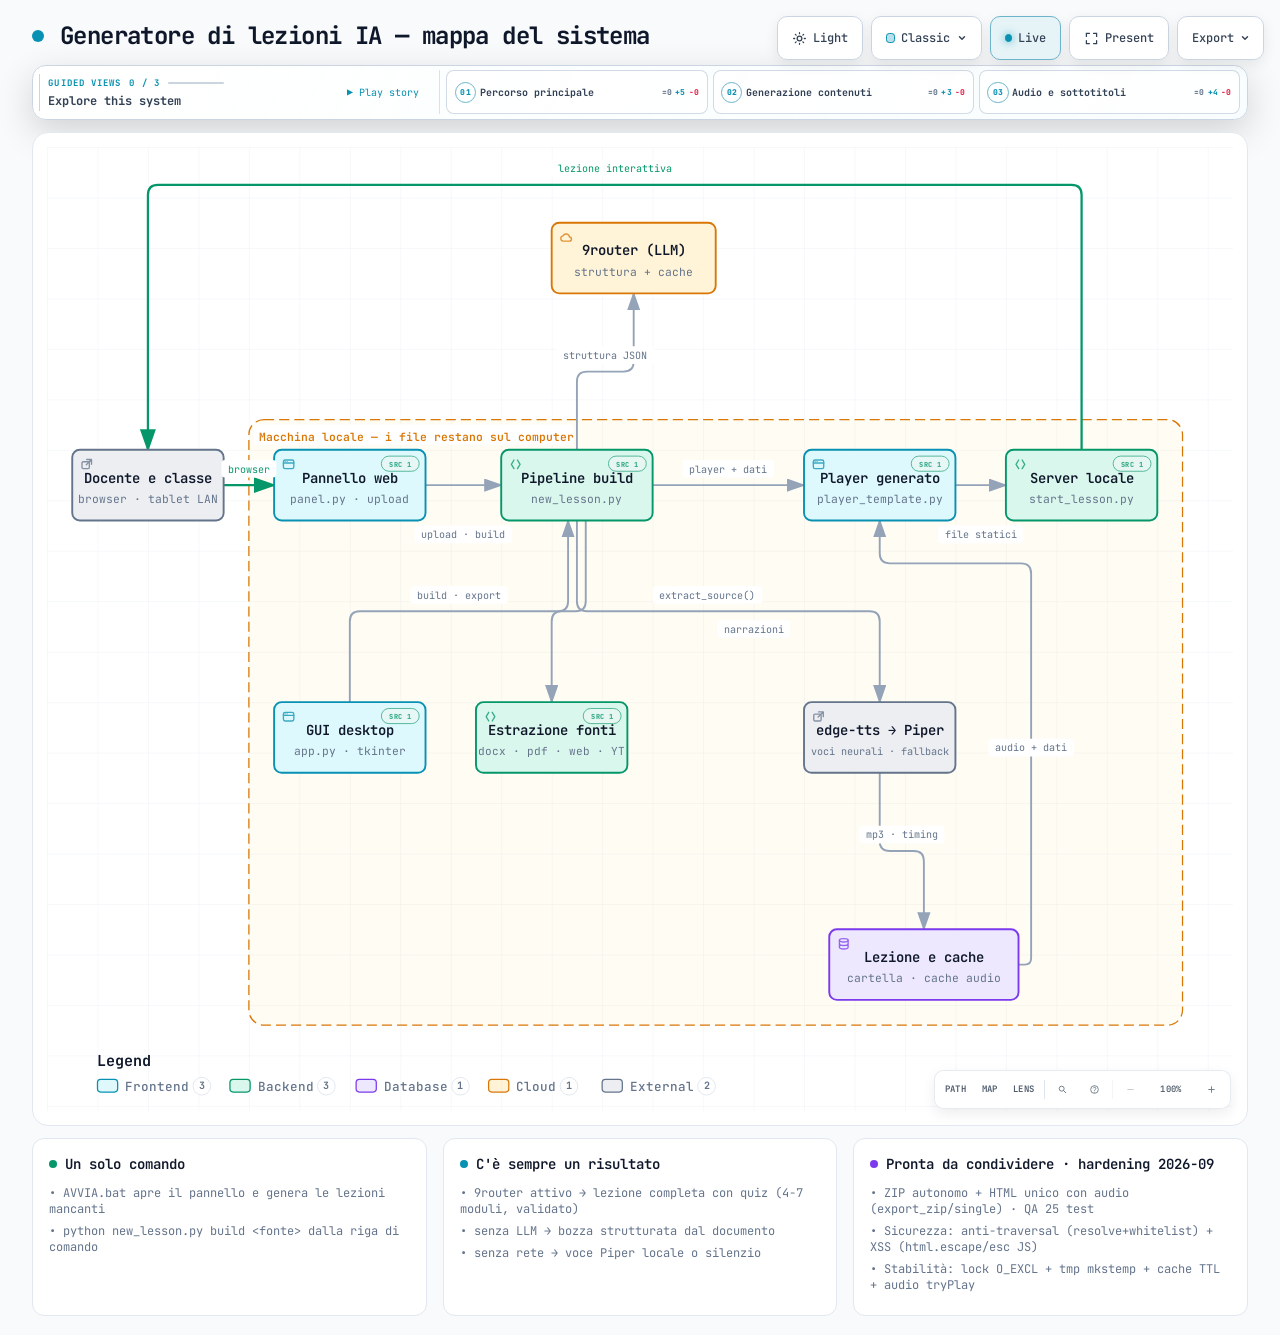
==== commit bfe692f3: "Hardening sicurezza/stabilita + fix audio autoplay + mappa Archify con animazioni" ====
--- a/generatore-lezioni-mappa.html
+++ b/generatore-lezioni-mappa.html
@@ -1,9 +1,25 @@
+<!-- saved from url=(0014)about:internet -->
 <!DOCTYPE html>
 <html lang="en" data-theme="dark" data-preset="classic">
 <head>
   <meta charset="UTF-8">
   <meta name="viewport" content="width=device-width, initial-scale=1.0">
-  <meta name="generator" content="archify 2.17.0-dev.1">
+  <meta name="generator" content="archify 2.16.0">
+<script>
+// Forza animazioni attive anche se Windows ha Riduci animazioni ON:
+// il viewer Archify disabilita play/hover quando prefers-reduced-motion: reduce.
+(function(){
+  try{
+    var orig = window.matchMedia.bind(window);
+    window.matchMedia = function(q){
+      if(String(q||"").indexOf("prefers-reduced-motion")>=0){
+        return {matches:false, media:q, addEventListener:function(){}, removeEventListener:function(){}, addListener:function(){}, removeListener:function(){}, onchange:null, dispatchEvent:function(){return false;}};
+      }
+      return orig(q);
+    };
+  }catch(e){}
+})();
+</script>
   <title>Generatore di lezioni IA — mappa del sistema Diagram</title>
   <script>
     // Resolve the theme before first paint so light-preference users don't
@@ -4847,6 +4863,18 @@
       svg [data-node-id], svg [data-edge-from], svg [data-detail], svg [data-detail-anchor], svg [data-legend-hit], svg { transition: none !important; }
     }
   </style>
+<style id="force-live-motion">
+/* Forza animazioni anche con Windows "Riduci animazioni" ON (doppio click file://).
+   Vince sul blocco @media (prefers-reduced-motion: reduce) del viewer: stessi
+   selettori live + !important, in coda al CSS. */
+html[data-ambient-motion="running"] svg[data-animation="trace"] [data-animate="edge"]{animation:archify-edge-flow 2.4s linear 1 !important;animation-delay:calc(var(--step,0)*160ms) !important;}
+html[data-ambient-motion="running"] svg[data-animation="trace"] [data-animate="node"]{transform-box:fill-box !important;transform-origin:center !important;animation:archify-node-pulse 3.6s ease-in-out 1 !important;animation-delay:calc(var(--step,0)*160ms) !important;}
+html[data-motion-capable="true"] .pulse-dot{animation:pulse 2s infinite !important;}
+.guided-story-caption{animation:archify-story-caption-in .3s ease both !important;}
+.toolbar .preset-menu.open,.toolbar .export-menu.open{animation:toolbar-menu-in .16s cubic-bezier(.2,.8,.2,1) !important;}
+.toolbar-chevron{transition:transform .15s ease !important;}
+html[data-preset="signal-flow"] .diagram-container::before{animation:archify-signal-scan 9s linear infinite !important;}
+</style>
 </head>
 <body>
   <!-- Toolbar: theme, live visual style, trace motion, presentation stage, and export.
@@ -4960,7 +4988,7 @@
     </div>
 
     <script id="archify-guided-views-data" type="application/json">[{"id":"main-path","label":"Percorso principale","focus":["user","panel","pipeline","player","server"],"note":"Dal materiale alla lezione nel browser."},{"id":"content","label":"Generazione contenuti","focus":["pipeline","sources","llm"],"note":"Estrazione delle fonti e strutturazione con cache LLM."},{"id":"audio","label":"Audio e sottotitoli","focus":["pipeline","tts","storage","player"],"note":"Voci neurali, cache audio e sincronizzazione."}]</script>
-    <script id="archify-source-evidence-data" type="application/json">{"schemaVersion":1,"verified":true,"repository":{"url":"https://github.com/riefolog-cyber/generatore-lezioni-ia","revision":"26246f33923fe79763b7d8197098f8bd1307bbb5","shortRevision":"26246f3"},"referenceCount":6,"nodes":{"panel":[{"path":"panel.py","href":"https://github.com/riefolog-cyber/generatore-lezioni-ia/blob/26246f33923fe79763b7d8197098f8bd1307bbb5/panel.py"}],"pipeline":[{"path":"new_lesson.py","href":"https://github.com/riefolog-cyber/generatore-lezioni-ia/blob/26246f33923fe79763b7d8197098f8bd1307bbb5/new_lesson.py"}],"player":[{"path":"tools/player_template.py","href":"https://github.com/riefolog-cyber/generatore-lezioni-ia/blob/26246f33923fe79763b7d8197098f8bd1307bbb5/tools/player_template.py"}],"server":[{"path":"start_lesson.py","href":"https://github.com/riefolog-cyber/generatore-lezioni-ia/blob/26246f33923fe79763b7d8197098f8bd1307bbb5/start_lesson.py"}],"gui":[{"path":"app.py","href":"https://github.com/riefolog-cyber/generatore-lezioni-ia/blob/26246f33923fe79763b7d8197098f8bd1307bbb5/app.py"}],"sources":[{"path":"tools/sources.py","href":"https://github.com/riefolog-cyber/generatore-lezioni-ia/blob/26246f33923fe79763b7d8197098f8bd1307bbb5/tools/sources.py"}]}}</script>
+    <script id="archify-source-evidence-data" type="application/json">{"schemaVersion":1,"verified":true,"repository":{"url":"https://github.com/riefolog-cyber/generatore-lezioni-ia","revision":"3530b392199164403f85f6b2bf8d59f604d13680","shortRevision":"3530b39"},"referenceCount":6,"nodes":{"panel":[{"path":"panel.py","href":"https://github.com/riefolog-cyber/generatore-lezioni-ia/blob/3530b392199164403f85f6b2bf8d59f604d13680/panel.py"}],"pipeline":[{"path":"new_lesson.py","href":"https://github.com/riefolog-cyber/generatore-lezioni-ia/blob/3530b392199164403f85f6b2bf8d59f604d13680/new_lesson.py"}],"player":[{"path":"tools/player_template.py","href":"https://github.com/riefolog-cyber/generatore-lezioni-ia/blob/3530b392199164403f85f6b2bf8d59f604d13680/tools/player_template.py"}],"server":[{"path":"start_lesson.py","href":"https://github.com/riefolog-cyber/generatore-lezioni-ia/blob/3530b392199164403f85f6b2bf8d59f604d13680/start_lesson.py"}],"gui":[{"path":"app.py","href":"https://github.com/riefolog-cyber/generatore-lezioni-ia/blob/3530b392199164403f85f6b2bf8d59f604d13680/app.py"}],"sources":[{"path":"tools/sources.py","href":"https://github.com/riefolog-cyber/generatore-lezioni-ia/blob/3530b392199164403f85f6b2bf8d59f604d13680/tools/sources.py"}]}}</script>
     <script id="archify-i18n-data" type="application/json">{"locale":"en","messages":{"viewer.kind.frontend":"Frontend","viewer.kind.backend":"Backend","viewer.kind.database":"Database","viewer.kind.cloud":"Cloud","viewer.kind.security":"Security","viewer.kind.messagebus":"Message bus","viewer.kind.external":"External","viewer.kind.neutral":"Neutral","viewer.kind.node":"Node","viewer.kind.start":"Start","viewer.kind.active":"Active","viewer.kind.waiting":"Waiting","viewer.kind.decision":"Decision","viewer.kind.success":"Success","viewer.kind.failure":"Failure","viewer.toolbar.actions":"Diagram actions","viewer.theme.toggle.title":"Toggle theme (T)","viewer.theme.toggle":"Toggle color theme","viewer.theme.dark":"Dark","viewer.theme.light":"Light","viewer.preset.choose.title":"Choose visual style (S cycles)","viewer.preset.choose":"Choose visual style","viewer.preset.style":"Style","viewer.preset.menu":"Visual style","viewer.preset.identity":"Visual identity","viewer.preset.cycles":"S cycles","viewer.preset.classic":"Classic","viewer.preset.classic.short":"Classic","viewer.preset.classic.hint":"Stable technical default","viewer.preset.flow":"Signal Flow","viewer.preset.flow.short":"Flow","viewer.preset.flow.hint":"Motion-forward presentation","viewer.preset.blueprint":"Blueprint","viewer.preset.blueprint.hint":"Engineering review","viewer.preset.editorial":"Editorial","viewer.preset.editorial.hint":"Publication and launch notes","viewer.preset.badge.signalFlow":"SIGNAL FLOW","viewer.preset.badge.blueprint":"BLUEPRINT / REV 01","viewer.preset.badge.editorial":"EDITORIAL / FIELD NOTE","viewer.preset.badge.editorialPlate":"ARCHIFY / PLATE 04","viewer.preset.current":"Visual style: {style}. Choose visual style","viewer.motion.live":"Live","viewer.motion.still":"Still","viewer.motion.pause":"Pause motion","viewer.motion.resume":"Resume motion","viewer.motion.reduced":"Motion paused by reduced-motion preference","viewer.motion.hidden":"Motion paused while this page is hidden","viewer.motion.yielding":"Pause motion; currently yielding to {owner}","viewer.motion.yielding.title":"Live preview enabled · yielding to {owner}","viewer.owner.story":"the guided story","viewer.owner.chapter":"the active chapter","viewer.owner.chapterPreview":"the chapter delta preview","viewer.owner.handoff":"the chapter handoff","viewer.owner.route":"Route Probe","viewer.owner.lens":"Semantic Lens","viewer.owner.relationship":"Relationship Preview","viewer.owner.intent":"Intent Trace","viewer.owner.focus":"semantic focus","viewer.owner.legend":"legend preview","viewer.owner.reader":"reader interaction","viewer.present.enter":"Enter presentation stage","viewer.present.enter.title":"Presentation stage (F)","viewer.present.exit":"Exit presentation stage","viewer.present.exit.title":"Exit presentation stage (F or Escape)","viewer.present.present":"Present","viewer.present.exit.label":"Exit","viewer.export.button":"Export","viewer.export.button.title":"Export diagram (E)","viewer.export.diagram":"Export diagram","viewer.export.menu":"Export","viewer.export.subtitle":"Portable, clean outputs","viewer.export.share":"Share","viewer.export.shareCard":"Share Card","viewer.export.routeShareCard":"Route Share Card","viewer.export.reachShareCard":"Reach Share Card","viewer.export.copyShareCard":"Copy Share Card","viewer.export.copyDiagram":"Copy diagram","viewer.export.clipboardPng":"PNG to clipboard","viewer.export.raster":"Raster images","viewer.export.image":"Image","viewer.export.lossless":"Lossless image","viewer.export.compact":"Compact image","viewer.export.modern":"Modern image","viewer.export.vectorMotion":"Vector and motion","viewer.export.vectorMotion.heading":"Vector \u0026 motion","viewer.export.editable":"Editable vector","viewer.export.motion6s":"6s motion","viewer.export.unsupported":"Not supported by this browser","viewer.export.clipboardUnsupported":"Clipboard image write not supported by this browser","viewer.export.clipboardUnsupported.period":"Clipboard image write not supported by this browser.","viewer.export.clipboardUnsupported.short":"Clipboard image write not supported in this browser.","viewer.export.motionUnavailable":"Motion capture unavailable in this browser","viewer.export.webmUnavailable":"WebM unavailable in this browser","viewer.export.failed":"Export failed: {message}","viewer.export.unknownVariant":"Unknown Share Card variant: {variant}","viewer.export.routeRequired":"Trace a route before exporting a Route Share Card","viewer.export.reachRequired":"Trace authored reach before exporting a Reach Share Card","viewer.export.unknown":"unknown","viewer.export.routeFailed":"Route Share Card export failed: {message}","viewer.export.reachFailed":"Reach Share Card export failed: {message}","viewer.export.copyFailed":"Copy failed: {message}","viewer.export.copiedPng":"Copied PNG to clipboard","viewer.export.copiedShare":"Copied Share Card","viewer.export.downloadedShare":"Downloaded Share Card","viewer.export.downloadedRoute":"Downloaded Route Share Card","viewer.export.downloadedReach":"Downloaded Reach Share Card","viewer.export.downloadedWebm":"Downloaded WebM","viewer.export.recording":"Recording 6 seconds of motion…","viewer.export.card.routeSummary.one":"Route: {source} → {target} · {count} directed hop","viewer.export.card.routeSummary.other":"Route: {source} → {target} · {count} directed hops","viewer.export.card.reachSummary":"Authored {direction} from {origin} · {nodes} · {links} · max {hops}","viewer.export.card.node.one":"{count} node","viewer.export.card.node.other":"{count} nodes","viewer.export.card.link.one":"{count} link","viewer.export.card.link.other":"{count} links","viewer.export.card.hop.one":"{count} hop","viewer.export.card.hop.other":"{count} hops","viewer.export.card.routeBadge":"ARCHIFY · ROUTE · {hops}","viewer.export.card.reachBadge":"ARCHIFY · {direction} REACH","viewer.export.card.defaultBadge":"ARCHIFY · {preset} · {theme}","viewer.export.direction.upstream":"Upstream","viewer.export.direction.downstream":"Downstream","viewer.export.error.canvasUnavailable":"Canvas unavailable for {label}","viewer.export.error.contextUnavailable":"2D canvas context unavailable for {label}","viewer.export.error.toBlobUnavailable":"canvas.toBlob unavailable for {label}","viewer.export.error.toBlobNull":"canvas.toBlob returned no data for {label}","viewer.export.error.variantsCombined":"Share Card variants cannot be combined","viewer.export.error.viewerState":"Share Card export could not remove temporary viewer state","viewer.export.error.routeState":"Route Card export could not preserve the resolved route safely","viewer.export.error.reachState":"Reach Card export could not preserve authored reach safely","viewer.export.error.webmRequirements":"WebM motion export requires a trace animation and browser MediaRecorder support","viewer.export.error.mediaRecorder":"MediaRecorder failed","viewer.export.error.emptyWebm":"MediaRecorder produced an empty WebM","viewer.export.error.webmBackground":"SVG background could not be loaded for WebM export","viewer.guided.region":"Guided diagram views","viewer.guided.previous":"Previous guided view","viewer.guided.previous.title":"Previous guided view ([)","viewer.guided.next":"Next guided view","viewer.guided.next.title":"Next guided view (])","viewer.guided.views":"Guided views","viewer.guided.explore":"Explore this system","viewer.guided.intro":"Step through curated paths without changing the source diagram.","viewer.guided.trail":"Story trail","viewer.guided.beat":"Beat","viewer.guided.nextBeat":"Next","viewer.guided.play":"Play guided story","viewer.guided.play.title":"Play guided story (P)","viewer.guided.pause":"Pause guided story","viewer.guided.pause.title":"Pause guided story (P)","viewer.guided.replay":"Replay guided story","viewer.guided.replay.title":"Replay guided story (P)","viewer.guided.playStory":"Play story","viewer.guided.pauseStory":"Pause","viewer.guided.replayStory":"Replay story","viewer.guided.motionUnavailable":"Story playback unavailable while motion is Still","viewer.guided.enableMotion":"Switch motion to Live to play the guided story","viewer.guided.selectBeatLink":"Select a Story Beat to copy its exact link","viewer.guided.copyMoment":"Copy moment","viewer.guided.momentCopied":"Moment link copied","viewer.guided.momentCopyFailed":"Could not copy story moment link","viewer.guided.copied":"Copied","viewer.guided.copyFailed":"Copy failed","viewer.guided.showAll":"Show all","viewer.guided.showAll.aria":"Show entire diagram","viewer.guided.chapters":"Story chapters","viewer.guided.storyTrail":"Story trail for {label}: {count} beats","viewer.guided.chapter.open":"Open chapter {index} of {total}: {label}, {count} stops","viewer.guided.chapter.current":"Current chapter {index} of {total}: {label}, {count} stops","viewer.guided.chapter.selectedNodes":"{count} selected nodes","viewer.guided.chapter.stops":"{count} stops","viewer.guided.chapter.stop.one":"{count} stop","viewer.guided.chapter.stop.other":"{count} stops","viewer.guided.chapter.current.title":"{label} — current chapter, {count} stops","viewer.guided.chapter.delta.expanded":"{stay} stay, {enter} enter, {leave} leave","viewer.guided.chapter.delta.aria":"Open chapter {index} of {total}: {label}. Chapter focus delta: {delta}","viewer.guided.chapter.delta.title":"{label} — {delta} chapter focus","viewer.guided.handoff":"{from} → {to} · via {label}","viewer.guided.share.chapter":"Chapter {index} / {total}","viewer.guided.share.initial":"Chapter 01 / 01","viewer.guided.share.default":"Guided chapter","viewer.guided.state.ready":"Ready","viewer.guided.state.playing":"Playing","viewer.guided.state.settled":"Settled","viewer.guided.state.paused":"Paused","viewer.guided.state.pinned":"Pinned","viewer.guided.state.still":"Still","viewer.guided.share.step":"Step {index} / {total} · {label}","viewer.guided.share.staticMoment":"{step} · Static moment","viewer.guided.share.complete":"{count} steps complete · {note}","viewer.guided.share.settled":"Path settled for reading.","viewer.guided.share.staticPath":"{count} steps · Static path","viewer.guided.share.ready":"{count} steps · Ready","viewer.guided.share.aria":"{state} chapter {index} of {total}: {label}. {beat}. {route}","viewer.guided.beat.start":"Beat {index} / {total} · {label} · starting point","viewer.guided.beat.forward":"Beat {index} / {total} · {from} → {to}","viewer.guided.beat.reverse":"Beat {index} / {total} · {from} → {to} · reverse authored link","viewer.guided.beat.multiple":"Beat {index} / {total} · {from} ⇄ {to} · {count} authored links","viewer.guided.beat.group":"Beat {index} / {total} · {from} · {to} · grouped · no direct link","viewer.guided.beat.aria.prefix":"Story beat {index} of {total}: {label}. ","viewer.guided.beat.aria.start":"Starting point.","viewer.guided.beat.aria.forward":"From {from} through one authored forward relationship.","viewer.guided.beat.aria.reverse":"From {from}; the authored relationship points from {to} to {from}.","viewer.guided.beat.aria.multiple":"From {from} through {count} authored relationships; shown without arbitrary motion.","viewer.guided.beat.aria.group":"Grouped from {from} with no direct authored relationship.","viewer.guided.caption.start":"Starting point","viewer.guided.caption.grouped":"Grouped transition · no direct authored link","viewer.guided.caption.more":" +{count} more","viewer.guided.caption.reverse":"Reverse authored relationship","viewer.guided.caption.relationships":"{count} authored relationships","viewer.guided.caption.relationship":"Authored relationship","viewer.guided.caption.direction":"authored direction: {from} → {to}","viewer.guided.caption.starting":"Authored starting point","viewer.guided.beatLink":"Copy link to current story moment: Beat {index} of {total}: {label}","viewer.guided.noStory":"This diagram has no authored guided story.","viewer.guide.eyebrow":"Diagram guide","viewer.guide.close":"Close diagram guide","viewer.guide.inspecting":"Inspecting compiled semantics","viewer.guide.actions":"Diagram exploration actions","viewer.guide.find":"Find any node","viewer.guide.find.hint":"Search labels, responsibilities, kinds, and stable IDs.","viewer.guide.route":"Trace a route","viewer.guide.route.aria":"Trace a directed route","viewer.guide.route.hint":"Ask how two semantic nodes connect in authored direction.","viewer.guide.map":"See the whole system","viewer.guide.map.hint":"Open Semantic Radar with a live viewport and stable nodes.","viewer.guide.lens":"Compare semantic kinds","viewer.guide.lens.hint":"Count roles, reveal their traffic, and compare direct authored links.","viewer.guide.story":"Play the guided story","viewer.guide.story.hint":"Walk the authored chapters and real relationships.","viewer.guide.present":"Enter Presentation Stage","viewer.guide.present.hint":"Give the live diagram the viewport without changing export.","viewer.guide.shortcuts":"Additional keyboard shortcuts","viewer.guide.shortcut.export":"Export","viewer.guide.shortcut.theme":"Theme","viewer.guide.shortcut.style":"Style","viewer.guide.shortcut.reset":"Reset","viewer.guide.shortcut.zoomIn":"Zoom in","viewer.guide.shortcut.zoomOut":"Zoom out","viewer.guide.shortcut.close":"Close","viewer.guide.facts":"{nodes} · {relationships} · {views}","viewer.guide.fact.node.one":"{count} semantic node","viewer.guide.fact.node.other":"{count} semantic nodes","viewer.guide.fact.relationship.one":"{count} relationship","viewer.guide.fact.relationship.other":"{count} relationships","viewer.guide.fact.view.one":"{count} guided view","viewer.guide.fact.view.other":"{count} guided views","viewer.guide.story.available.one":"Walk {count} authored chapter and its real relationships.","viewer.guide.story.available.other":"Walk {count} authored chapters and their real relationships.","viewer.guide.story.unavailable":"No authored guided story in this diagram.","viewer.guide.open":"Open diagram guide","viewer.guide.noStory":"This diagram has no authored guided story.","viewer.finder.title":"Find a node","viewer.finder.close":"Close node finder","viewer.finder.placeholder":"Search labels or IDs","viewer.finder.search":"Search diagram nodes","viewer.finder.results":"Diagram nodes","viewer.finder.empty":"No matching nodes","viewer.finder.result.focus":"Focus {label}","viewer.finder.result.routeStart":"Choose {label} as route start","viewer.finder.result.routeTarget":"Choose {label} as route destination, {links}","viewer.finder.status.empty":"No matching nodes","viewer.finder.status.count.one":"{count} matching node","viewer.finder.status.count.other":"{count} matching nodes","viewer.finder.noun.nodes":"nodes","viewer.finder.link.one":"{count} link","viewer.finder.link.other":"{count} links","viewer.finder.result.focus.one":"Focus {label}, {count} related connection","viewer.finder.result.focus.other":"Focus {label}, {count} related connections","viewer.finder.status.filtered":"{visible} of {available} {noun}","viewer.finder.status.all":"{available} {noun}","viewer.passport.eyebrow":"Semantic passport","viewer.passport.metadata":"Node metadata","viewer.passport.evidence":"Verified source evidence","viewer.passport.verified":"Verified source","viewer.passport.reach":"Authored reach","viewer.passport.reach.trace":"Trace authored reachability","viewer.passport.upstream":"Upstream","viewer.passport.downstream":"Downstream","viewer.passport.upstream.trace":"Trace upstream authored reachability","viewer.passport.downstream.trace":"Trace downstream authored reachability","viewer.passport.close":"Close semantic passport","viewer.passport.copy":"Copy link","viewer.passport.copy.focus":"Copy link to focused node","viewer.passport.relations":"Relations","viewer.passport.relations.show":"Show connected relationships","viewer.passport.relations.hide":"Hide connected relationships","viewer.passport.relations.list":"Connected relationships","viewer.passport.copyRelation":"Copy relation","viewer.passport.copyNode":"Copy node","viewer.passport.copyPinned":"Copy link to pinned relationship","viewer.passport.copySource":"Copy link to source node","viewer.passport.copy.focused.success":"Focused node link copied","viewer.passport.copy.pinned.success":"Pinned relationship link copied","viewer.passport.copy.focused.failed":"Could not copy focused node link","viewer.passport.copy.pinned.failed":"Could not copy pinned relationship link","viewer.passport.relationship.none":"No connected relationships","viewer.passport.relationship.count.one":"{count} relation","viewer.passport.relationship.count.other":"{count} relations","viewer.passport.relationship.show.one":"Show {count} connected relationship","viewer.passport.relationship.show.other":"Show {count} connected relationships","viewer.passport.relationship.summary":"{out} outgoing · {in} incoming{loops}","viewer.passport.relationship.loops":" · {count} loop","viewer.passport.relationship.explorer":"Direct relationship explorer","viewer.passport.relationship.help":"Use arrow keys to explore relationships. Press Enter or Space to pin details; Escape clears.","viewer.passport.relationship.loopsBack":"loops back","viewer.passport.relationship.connectsTo":"connects to","viewer.passport.relationship.connectsFrom":"connects from","viewer.passport.relationship.pinned":"Pinned relationship · {from} → {to} · {label}","viewer.passport.relationship.inspect":"Inspect relationship {index} of {total}: {from} to {to}, {label}. Press Enter for details.","viewer.passport.relationship.group.out":"Outgoing","viewer.passport.relationship.group.in":"Incoming","viewer.passport.relationship.group.loop":"Self loops","viewer.passport.relationship.row":"{group}: {relationship}, {neighbor}","viewer.passport.relationship.direction.out":"OUT →","viewer.passport.relationship.direction.in":"← IN","viewer.passport.relationship.direction.loop":"LOOP","viewer.passport.sourceCount.one":"{count} verified source reference","viewer.passport.sourceCount.other":"{count} verified source references","viewer.passport.sourceMarker":"SRC","viewer.passport.beacon.one":"{count} verified source; focus this node to inspect","viewer.passport.beacon.other":"{count} verified sources; focus this node to inspect","viewer.passport.repository.open":"Open verified repository revision {revision}","viewer.passport.source.open":"Open verified source {path} at revision {revision}","viewer.passport.source.openLink":"Open ↗","viewer.passport.reach.upstream.one":"Trace {count} upstream authored node","viewer.passport.reach.upstream.other":"Trace {count} upstream authored nodes","viewer.passport.reach.downstream.one":"Trace {count} downstream authored node","viewer.passport.reach.downstream.other":"Trace {count} downstream authored nodes","viewer.passport.reach.noUpstream":"No upstream authored nodes","viewer.passport.reach.noDownstream":"No downstream authored nodes","viewer.passport.reach.status":"{direction} · {nodes} nodes · {links} links · max {hops} hops","viewer.route.eyebrow":"Route probe","viewer.route.start":"Choose a start node","viewer.route.start.find":"Find start","viewer.route.start.find.aria":"Find a route start","viewer.route.copy":"Copy link","viewer.route.copy.aria":"Copy link to traced route","viewer.route.clear":"Clear","viewer.route.clear.aria":"Clear route probe","viewer.route.traced":"Traced route","viewer.route.pickTwo":"Pick two semantic nodes on the diagram","viewer.route.pickOne":"Pick a semantic node on the diagram","viewer.route.controls":"Route journey controls","viewer.route.previous":"Previous route position","viewer.route.play":"Play route journey","viewer.route.pause":"Pause route journey","viewer.route.replay":"Replay route journey","viewer.route.next":"Next route position","viewer.route.journey":"Journey","viewer.route.pause.label":"Pause","viewer.route.replay.label":"Replay","viewer.route.overview":"Overview","viewer.route.overview.aria":"Show complete route overview","viewer.route.instructions":"Choose the source, then the destination. Direction matters.","viewer.route.destination":"Choose a destination from {label}","viewer.route.destination.find":"Find target","viewer.route.destination.find.aria":"Find a reachable route destination","viewer.route.differentDestination":"Choose a different destination","viewer.route.distinct":"A route needs two distinct semantic nodes.","viewer.route.unreachable":"No directed route to {label}","viewer.route.unreachable.detail":"{target} is not reachable from {source}. Pick a highlighted destination.","viewer.route.start.instructions":"Select the source. The next step will reveal only directed destinations.","viewer.route.copy.success":"Traced route link copied","viewer.route.copy.failed":"Could not copy traced route link","viewer.route.position":"Route position {index} of {total}: {label}","viewer.route.step":"Step {index} of {total} · {phase} · {label}","viewer.route.motionRequired":"Automatic journey requires Live motion","viewer.route.trigger.clear":"Clear traced route","viewer.route.overview.status":"{nodes} · {hops} · shortest authored route","viewer.route.overview.node.one":"{count} node","viewer.route.overview.node.other":"{count} nodes","viewer.route.overview.hop.one":"{count} directed hop","viewer.route.overview.hop.other":"{count} directed hops","viewer.route.phase.playing":"Playing","viewer.route.phase.complete":"Complete","viewer.route.phase.inspecting":"Inspecting","viewer.route.destination.count.one":"{count} directed destination available. Pick a highlighted node.","viewer.route.destination.count.other":"{count} directed destinations available. Pick a highlighted node.","viewer.route.noOutgoing":"No outgoing route starts here. Clear and choose another source.","viewer.route.result.title":"{source} to {target}","viewer.route.finder.source.title":"Choose route start","viewer.route.finder.source.placeholder":"Search route sources","viewer.route.finder.source.empty":"No matching route sources","viewer.route.finder.source.results":"Nodes that can start a route","viewer.route.finder.source.noun":"route sources","viewer.route.finder.source.badge":"start","viewer.route.finder.target.title":"Destination from {label}","viewer.route.finder.target.placeholder":"Search reachable destinations","viewer.route.finder.target.empty":"No matching reachable destinations","viewer.route.finder.target.results":"Reachable route destinations","viewer.route.finder.target.noun":"reachable destinations","viewer.route.hop.one":"{count} hop","viewer.route.hop.other":"{count} hops","viewer.lens.eyebrow":"Semantic lens","viewer.lens.title":"Compare system roles","viewer.lens.close":"Close semantic lens","viewer.lens.instruction":"Choose up to two semantic kinds. One reveals its real traffic; two compare only direct authored relationships.","viewer.lens.kinds":"Semantic kinds","viewer.lens.choose":"Choose a kind to inspect its nodes and touching relationships.","viewer.lens.copy":"Copy link to semantic lens","viewer.lens.clear":"Clear semantic lens","viewer.lens.open":"Open semantic lens","viewer.lens.openActive":"Open active semantic lens","viewer.lens.legend":"Semantic legend","viewer.lens.legend.inspect.one":"Inspect {label}, {count} node","viewer.lens.legend.inspect.other":"Inspect {label}, {count} nodes","viewer.lens.kind.count.one":"{label}, {count} node","viewer.lens.kind.count.other":"{label}, {count} nodes","viewer.lens.compare.one":"{first} → {second}: {forward} · {second} → {first}: {reverse} · {count} direct relationship","viewer.lens.compare.other":"{first} → {second}: {forward} · {second} → {first}: {reverse} · {count} direct relationships","viewer.lens.single":"{nodes} · {relationships} · connected peers remain visible","viewer.lens.node.one":"{count} {label} node","viewer.lens.node.other":"{count} {label} nodes","viewer.lens.relationship.one":"{count} touching relationship","viewer.lens.relationship.other":"{count} touching relationships","viewer.radar.title":"Semantic radar","viewer.radar.building":"Building overview","viewer.radar.openFull":"Open full semantic radar","viewer.radar.open":"Open radar","viewer.radar.close":"Close semantic radar","viewer.radar.surface":"Diagram overview. Click a node to focus it, or use arrow keys to pan.","viewer.radar.click":"Click node","viewer.radar.drag":"Drag to pan","viewer.radar.space":"Semantic radar needs more MAP space.","viewer.radar.nodes":"Semantic diagram radar nodes","viewer.radar.focus":"Focus {label} from Semantic Radar","viewer.radar.status":"{count} nodes · {viewport}","viewer.radar.fullMap":"{count} nodes · full map","viewer.radar.compacted":"Radar compacted to avoid covering the Semantic Passport or MAP controls.","viewer.radar.cancelWaiting":"Cancel semantic radar waiting for more MAP space","viewer.radar.needsSpace":"Semantic radar needs more visible MAP space","viewer.radar.viewport.full":"full map","viewer.radar.viewport.width":"{percent}% width","viewer.radar.viewport.scale":"{percent}% viewport","viewer.nav.controls":"Diagram view controls","viewer.nav.route":"Trace a directed route","viewer.nav.route.title":"Trace route (R)","viewer.nav.route.short":"PATH","viewer.nav.radar":"Open semantic radar","viewer.nav.radar.title":"Semantic radar (M)","viewer.nav.radar.short":"MAP","viewer.nav.lens":"Open semantic lens","viewer.nav.lens.title":"Semantic lens (L)","viewer.nav.lens.short":"LENS","viewer.nav.find":"Find a node","viewer.nav.find.title":"Find a node (/)","viewer.nav.guide":"Open diagram guide","viewer.nav.guide.title":"Diagram guide (?)","viewer.nav.zoomOut":"Zoom out","viewer.nav.zoomOut.title":"Zoom out (-)","viewer.nav.reset":"Reset diagram view","viewer.nav.reset.title":"Reset view (0)","viewer.nav.read":"READ","viewer.nav.zoomIn":"Zoom in","viewer.nav.zoomIn.title":"Zoom in (+)","viewer.nav.camera":"{hint}. Reset diagram view","viewer.nav.camera.title":"{semantic}{hint} · reset view (0)","viewer.nav.camera.semantic":"Semantic camera active · ","viewer.nav.level.map":"MAP","viewer.nav.level.read":"READ","viewer.nav.level.full":"FULL","viewer.nav.level.auto":"AUTO","viewer.nav.detail.map":"Zoom in to reveal relationship labels and node context","viewer.nav.detail.read":"Zoom in again to reveal tags and annotations","viewer.nav.detail.full":"Full diagram detail","viewer.intent.summary":"{label}. {out} outgoing, {in} incoming{loops}. {total} connections. Press Enter for details.","viewer.intent.loops":", {count} self loop","viewer.common.copied":"Copied","viewer.common.copyFailed":"Copy failed","viewer.common.copyLink":"Copy link","viewer.common.clear":"Clear","viewer.common.close":"Close"}}</script>
     <div class="guided-views no-print" id="guided-views" hidden aria-label="Guided diagram views">
       <button id="guided-view-prev" type="button" aria-label="Previous guided view" title="Previous guided view ([)">&#8592;</button>
@@ -5004,7 +5032,7 @@
     <!-- Main Diagram -->
     <div class="diagram-container" data-detail-level="read"
          data-preset-badge-editorial-plate="ARCHIFY / PLATE 04">
-      <svg viewBox="0 0 940 764" role="img" lang="en" aria-labelledby="archify-diagram-title archify-diagram-description" data-preset="classic" data-quality-profile="showcase">
+      <svg viewBox="0 0 940 764" role="img" lang="en" aria-labelledby="archify-diagram-title archify-diagram-description" data-animation="trace" data-preset="classic" data-quality-profile="showcase">
         <title id="archify-diagram-title">Generatore di lezioni IA — mappa del sistema</title>
         <desc id="archify-diagram-description">An architecture diagram generated by Archify.</desc>
         <!-- Definitions -->
@@ -5033,23 +5061,23 @@
         <rect data-graph-role="structural-frame" data-composition-frame-kind="region" data-composition-frame-id="0" data-composition-frame-label="Macchina locale — i file restano sul computer" x="160" y="216" width="740" height="480" rx="12" class="c-region" stroke-width="1"/>
 
         <!-- Connection paths (before components for correct z-order) -->
-        <path data-edge-from="user" data-edge-to="panel" data-edge-label="browser" data-edge-key="0" data-edge-id="user-panel" data-composition-points="140,268;180,268" d="M 140 268 L 180 268" class="a-emphasis" stroke-width="1.8" marker-end="url(#arrowhead-emphasis)"/>
-        <path data-edge-from="panel" data-edge-to="pipeline" data-edge-label="upload · build" data-edge-key="1" data-edge-id="panel-pipeline" data-composition-points="300,268;360,268" d="M 300 268 L 360 268" class="a-default" stroke-width="1.5" marker-end="url(#arrowhead)"/>
-        <path data-edge-from="pipeline" data-edge-to="player" data-edge-label="player + dati" data-edge-key="2" data-edge-id="pipeline-player" data-composition-points="480,268;600,268" d="M 480 268 L 600 268" class="a-default" stroke-width="1.5" marker-end="url(#arrowhead)"/>
-        <path data-edge-from="player" data-edge-to="server" data-edge-label="file statici" data-edge-key="3" data-edge-id="player-server" data-composition-points="720,268;760,268" d="M 720 268 L 760 268" class="a-default" stroke-width="1.5" marker-end="url(#arrowhead)"/>
-        <path data-edge-from="server" data-edge-to="user" data-edge-label="lezione interattiva" data-edge-key="4" data-edge-id="server-user" data-composition-points="820,240;820,30;80,30;80,240" d="M 820 240 L 820 38 Q 820 30 812 30 L 88 30 Q 80 30 80 38 L 80 240" class="a-emphasis" stroke-width="1.8" marker-end="url(#arrowhead-emphasis)"/>
-        <path data-edge-from="pipeline" data-edge-to="llm" data-edge-label="struttura JSON" data-edge-key="5" data-edge-id="pipeline-llm" data-composition-points="420,240;420,178;465,178;465,116" d="M 420 240 L 420 186 Q 420 178 428 178 L 457 178 Q 465 178 465 170 L 465 116" class="a-default" stroke-width="1.5" marker-end="url(#arrowhead)"/>
-        <path data-edge-from="gui" data-edge-to="pipeline" data-edge-label="build · export" data-edge-key="6" data-edge-id="gui-pipeline" data-composition-points="240,440;240,368;413,368;413,296" d="M 240 440 L 240 376 Q 240 368 248 368 L 405 368 Q 413 368 413 360 L 413 296" class="a-default" stroke-width="1.5" marker-end="url(#arrowhead)"/>
-        <path data-edge-from="pipeline" data-edge-to="sources" data-edge-label="extract_source()" data-edge-key="7" data-edge-id="pipeline-sources" data-composition-points="427,296;427,368;400,368;400,440" d="M 427 296 L 427 360 Q 427 368 419 368 L 408 368 Q 400 368 400 376 L 400 440" class="a-default" stroke-width="1.5" marker-end="url(#arrowhead)"/>
-        <path data-edge-from="pipeline" data-edge-to="tts" data-edge-label="narrazioni" data-edge-key="8" data-edge-id="pipeline-tts" data-composition-points="420,296;420,368;660,368;660,440" d="M 420 296 L 420 360 Q 420 368 428 368 L 652 368 Q 660 368 660 376 L 660 440" class="a-default" stroke-width="1.5" marker-end="url(#arrowhead)"/>
-        <path data-edge-from="tts" data-edge-to="storage" data-edge-label="mp3 · timing" data-edge-key="9" data-edge-id="tts-storage" data-composition-points="660,496;660,558;695,558;695,620" d="M 660 496 L 660 550 Q 660 558 668 558 L 687 558 Q 695 558 695 566 L 695 620" class="a-default" stroke-width="1.5" marker-end="url(#arrowhead)"/>
-        <path data-edge-from="storage" data-edge-to="player" data-edge-label="audio + dati" data-edge-key="10" data-edge-id="storage-player" data-composition-points="770,648;780,648;780,330;660,330;660,296" d="M 770 648 L 775 648 Q 780 648 780 643 L 780 338 Q 780 330 772 330 L 668 330 Q 660 330 660 322 L 660 296" class="a-default" stroke-width="1.5" marker-end="url(#arrowhead)"/>
+        <path data-edge-from="user" data-edge-to="panel" data-edge-label="browser" data-edge-key="0" data-edge-id="user-panel" data-composition-points="140,268;180,268" d="M 140 268 L 180 268" class="a-emphasis" data-animate="edge" style="--step:0" stroke-width="1.8" marker-end="url(#arrowhead-emphasis)"/>
+        <path data-edge-from="panel" data-edge-to="pipeline" data-edge-label="upload · build" data-edge-key="1" data-edge-id="panel-pipeline" data-composition-points="300,268;360,268" d="M 300 268 L 360 268" class="a-default" data-animate="edge" style="--step:1" stroke-width="1.5" marker-end="url(#arrowhead)"/>
+        <path data-edge-from="pipeline" data-edge-to="player" data-edge-label="player + dati" data-edge-key="2" data-edge-id="pipeline-player" data-composition-points="480,268;600,268" d="M 480 268 L 600 268" class="a-default" data-animate="edge" style="--step:2" stroke-width="1.5" marker-end="url(#arrowhead)"/>
+        <path data-edge-from="player" data-edge-to="server" data-edge-label="file statici" data-edge-key="3" data-edge-id="player-server" data-composition-points="720,268;760,268" d="M 720 268 L 760 268" class="a-default" data-animate="edge" style="--step:3" stroke-width="1.5" marker-end="url(#arrowhead)"/>
+        <path data-edge-from="server" data-edge-to="user" data-edge-label="lezione interattiva" data-edge-key="4" data-edge-id="server-user" data-composition-points="820,240;820,30;80,30;80,240" d="M 820 240 L 820 38 Q 820 30 812 30 L 88 30 Q 80 30 80 38 L 80 240" class="a-emphasis" data-animate="edge" style="--step:4" stroke-width="1.8" marker-end="url(#arrowhead-emphasis)"/>
+        <path data-edge-from="pipeline" data-edge-to="llm" data-edge-label="struttura JSON" data-edge-key="5" data-edge-id="pipeline-llm" data-composition-points="420,240;420,178;465,178;465,116" d="M 420 240 L 420 186 Q 420 178 428 178 L 457 178 Q 465 178 465 170 L 465 116" class="a-default" data-animate="edge" style="--step:5" stroke-width="1.5" marker-end="url(#arrowhead)"/>
+        <path data-edge-from="gui" data-edge-to="pipeline" data-edge-label="build · export" data-edge-key="6" data-edge-id="gui-pipeline" data-composition-points="240,440;240,368;413,368;413,296" d="M 240 440 L 240 376 Q 240 368 248 368 L 405 368 Q 413 368 413 360 L 413 296" class="a-default" data-animate="edge" style="--step:6" stroke-width="1.5" marker-end="url(#arrowhead)"/>
+        <path data-edge-from="pipeline" data-edge-to="sources" data-edge-label="extract_source()" data-edge-key="7" data-edge-id="pipeline-sources" data-composition-points="427,296;427,368;400,368;400,440" d="M 427 296 L 427 360 Q 427 368 419 368 L 408 368 Q 400 368 400 376 L 400 440" class="a-default" data-animate="edge" style="--step:7" stroke-width="1.5" marker-end="url(#arrowhead)"/>
+        <path data-edge-from="pipeline" data-edge-to="tts" data-edge-label="narrazioni" data-edge-key="8" data-edge-id="pipeline-tts" data-composition-points="420,296;420,368;660,368;660,440" d="M 420 296 L 420 360 Q 420 368 428 368 L 652 368 Q 660 368 660 376 L 660 440" class="a-default" data-animate="edge" style="--step:8" stroke-width="1.5" marker-end="url(#arrowhead)"/>
+        <path data-edge-from="tts" data-edge-to="storage" data-edge-label="mp3 · timing" data-edge-key="9" data-edge-id="tts-storage" data-composition-points="660,496;660,558;695,558;695,620" d="M 660 496 L 660 550 Q 660 558 668 558 L 687 558 Q 695 558 695 566 L 695 620" class="a-default" data-animate="edge" style="--step:9" stroke-width="1.5" marker-end="url(#arrowhead)"/>
+        <path data-edge-from="storage" data-edge-to="player" data-edge-label="audio + dati" data-edge-key="10" data-edge-id="storage-player" data-composition-points="770,648;780,648;780,330;660,330;660,296" d="M 770 648 L 775 648 Q 780 648 780 643 L 780 338 Q 780 330 772 330 L 668 330 Q 660 330 660 322 L 660 296" class="a-default" data-animate="edge" style="--step:10" stroke-width="1.5" marker-end="url(#arrowhead)"/>
 
         <!-- Components -->
         <g id="node-user" data-node-id="user" data-node-label="Docente e classe" tabindex="0" role="button" aria-label="Focus Docente e classe, browser · tablet LAN, Architecture component" aria-pressed="false" data-node-kind="external" data-node-sublabel="browser · tablet LAN" data-node-context="Architecture component">
           <title>Docente e classe · browser · tablet LAN · Architecture component</title>
           <rect x="20" y="240" width="120" height="56" rx="6" class="c-mask"/>
-          <rect x="20" y="240" width="120" height="56" rx="6" class="c-external" stroke-width="1.5"/>
+          <rect x="20" y="240" width="120" height="56" rx="6" class="c-external" data-animate="node" style="--step:0" stroke-width="1.5"/>
           <g aria-hidden="true" data-semantic-sigil="external" class="semantic-sigil s-external" transform="translate(26 246) scale(0.6875)">
             <rect x="2.5" y="5" width="8.5" height="8" rx="1.5"/>
             <path d="M8 2.5h5.5V8M13.5 2.5 7.5 8.5"/>
@@ -5061,7 +5089,7 @@
         <g id="node-panel" data-node-id="panel" data-node-label="Pannello web" tabindex="0" role="button" aria-label="Focus Pannello web, panel.py · upload, Macchina locale — i file restano sul computer" aria-pressed="false" data-node-kind="frontend" data-node-sublabel="panel.py · upload" data-node-context="Macchina locale — i file restano sul computer">
           <title>Pannello web · panel.py · upload · Macchina locale — i file restano sul computer</title>
           <rect x="180" y="240" width="120" height="56" rx="6" class="c-mask"/>
-          <rect x="180" y="240" width="120" height="56" rx="6" class="c-frontend" stroke-width="1.5"/>
+          <rect x="180" y="240" width="120" height="56" rx="6" class="c-frontend" data-animate="node" style="--step:1" stroke-width="1.5"/>
           <g aria-hidden="true" data-semantic-sigil="frontend" class="semantic-sigil s-frontend" transform="translate(186 246) scale(0.6875)">
             <rect x="2" y="3" width="12" height="10" rx="2"/>
             <path d="M2 6.5h12"/>
@@ -5075,7 +5103,7 @@
         <g id="node-pipeline" data-node-id="pipeline" data-node-label="Pipeline build" tabindex="0" role="button" aria-label="Focus Pipeline build, new_lesson.py, Macchina locale — i file restano sul computer" aria-pressed="false" data-node-kind="backend" data-node-sublabel="new_lesson.py" data-node-context="Macchina locale — i file restano sul computer">
           <title>Pipeline build · new_lesson.py · Macchina locale — i file restano sul computer</title>
           <rect x="360" y="240" width="120" height="56" rx="6" class="c-mask"/>
-          <rect x="360" y="240" width="120" height="56" rx="6" class="c-backend" stroke-width="1.5"/>
+          <rect x="360" y="240" width="120" height="56" rx="6" class="c-backend" data-animate="node" style="--step:2" stroke-width="1.5"/>
           <g aria-hidden="true" data-semantic-sigil="backend" class="semantic-sigil s-backend" transform="translate(366 246) scale(0.6875)">
             <path d="M6 3 3 8l3 5M10 3l3 5-3 5"/>
           </g>
@@ -5086,7 +5114,7 @@
         <g id="node-player" data-node-id="player" data-node-label="Player generato" tabindex="0" role="button" aria-label="Focus Player generato, player_template.py, Macchina locale — i file restano sul computer" aria-pressed="false" data-node-kind="frontend" data-node-sublabel="player_template.py" data-node-context="Macchina locale — i file restano sul computer">
           <title>Player generato · player_template.py · Macchina locale — i file restano sul computer</title>
           <rect x="600" y="240" width="120" height="56" rx="6" class="c-mask"/>
-          <rect x="600" y="240" width="120" height="56" rx="6" class="c-frontend" stroke-width="1.5"/>
+          <rect x="600" y="240" width="120" height="56" rx="6" class="c-frontend" data-animate="node" style="--step:3" stroke-width="1.5"/>
           <g aria-hidden="true" data-semantic-sigil="frontend" class="semantic-sigil s-frontend" transform="translate(606 246) scale(0.6875)">
             <rect x="2" y="3" width="12" height="10" rx="2"/>
             <path d="M2 6.5h12"/>
@@ -5100,7 +5128,7 @@
         <g id="node-server" data-node-id="server" data-node-label="Server locale" tabindex="0" role="button" aria-label="Focus Server locale, start_lesson.py, Macchina locale — i file restano sul computer" aria-pressed="false" data-node-kind="backend" data-node-sublabel="start_lesson.py" data-node-context="Macchina locale — i file restano sul computer">
           <title>Server locale · start_lesson.py · Macchina locale — i file restano sul computer</title>
           <rect x="760" y="240" width="120" height="56" rx="6" class="c-mask"/>
-          <rect x="760" y="240" width="120" height="56" rx="6" class="c-backend" stroke-width="1.5"/>
+          <rect x="760" y="240" width="120" height="56" rx="6" class="c-backend" data-animate="node" style="--step:4" stroke-width="1.5"/>
           <g aria-hidden="true" data-semantic-sigil="backend" class="semantic-sigil s-backend" transform="translate(766 246) scale(0.6875)">
             <path d="M6 3 3 8l3 5M10 3l3 5-3 5"/>
           </g>
@@ -5111,7 +5139,7 @@
         <g id="node-llm" data-node-id="llm" data-node-label="9router (LLM)" tabindex="0" role="button" aria-label="Focus 9router (LLM), struttura + cache, Architecture component" aria-pressed="false" data-node-kind="cloud" data-node-sublabel="struttura + cache" data-node-context="Architecture component">
           <title>9router (LLM) · struttura + cache · Architecture component</title>
           <rect x="400" y="60" width="130" height="56" rx="6" class="c-mask"/>
-          <rect x="400" y="60" width="130" height="56" rx="6" class="c-cloud" stroke-width="1.5"/>
+          <rect x="400" y="60" width="130" height="56" rx="6" class="c-cloud" data-animate="node" style="--step:6" stroke-width="1.5"/>
           <g aria-hidden="true" data-semantic-sigil="cloud" class="semantic-sigil s-cloud" transform="translate(406 66) scale(0.6875)">
             <path d="M4.3 12.5h7.3a2.4 2.4 0 0 0 .2-4.8 4 4 0 0 0-7.5-1.3A3.1 3.1 0 0 0 4.3 12.5Z"/>
           </g>
@@ -5122,7 +5150,7 @@
         <g id="node-gui" data-node-id="gui" data-node-label="GUI desktop" tabindex="0" role="button" aria-label="Focus GUI desktop, app.py · tkinter, Macchina locale — i file restano sul computer" aria-pressed="false" data-node-kind="frontend" data-node-sublabel="app.py · tkinter" data-node-context="Macchina locale — i file restano sul computer">
           <title>GUI desktop · app.py · tkinter · Macchina locale — i file restano sul computer</title>
           <rect x="180" y="440" width="120" height="56" rx="6" class="c-mask"/>
-          <rect x="180" y="440" width="120" height="56" rx="6" class="c-frontend" stroke-width="1.5"/>
+          <rect x="180" y="440" width="120" height="56" rx="6" class="c-frontend" data-animate="node" style="--step:6" stroke-width="1.5"/>
           <g aria-hidden="true" data-semantic-sigil="frontend" class="semantic-sigil s-frontend" transform="translate(186 446) scale(0.6875)">
             <rect x="2" y="3" width="12" height="10" rx="2"/>
             <path d="M2 6.5h12"/>
@@ -5136,7 +5164,7 @@
         <g id="node-sources" data-node-id="sources" data-node-label="Estrazione fonti" tabindex="0" role="button" aria-label="Focus Estrazione fonti, docx · pdf · web · YT, Macchina locale — i file restano sul computer" aria-pressed="false" data-node-kind="backend" data-node-sublabel="docx · pdf · web · YT" data-node-context="Macchina locale — i file restano sul computer">
           <title>Estrazione fonti · docx · pdf · web · YT · Macchina locale — i file restano sul computer</title>
           <rect x="340" y="440" width="120" height="56" rx="6" class="c-mask"/>
-          <rect x="340" y="440" width="120" height="56" rx="6" class="c-backend" stroke-width="1.5"/>
+          <rect x="340" y="440" width="120" height="56" rx="6" class="c-backend" data-animate="node" style="--step:8" stroke-width="1.5"/>
           <g aria-hidden="true" data-semantic-sigil="backend" class="semantic-sigil s-backend" transform="translate(346 446) scale(0.6875)">
             <path d="M6 3 3 8l3 5M10 3l3 5-3 5"/>
           </g>
@@ -5147,7 +5175,7 @@
         <g id="node-tts" data-node-id="tts" data-node-label="edge-tts → Piper" tabindex="0" role="button" aria-label="Focus edge-tts → Piper, voci neurali · fallback, Architecture component" aria-pressed="false" data-node-kind="external" data-node-sublabel="voci neurali · fallback" data-node-context="Architecture component">
           <title>edge-tts → Piper · voci neurali · fallback · Architecture component</title>
           <rect x="600" y="440" width="120" height="56" rx="6" class="c-mask"/>
-          <rect x="600" y="440" width="120" height="56" rx="6" class="c-external" stroke-width="1.5"/>
+          <rect x="600" y="440" width="120" height="56" rx="6" class="c-external" data-animate="node" style="--step:9" stroke-width="1.5"/>
           <g aria-hidden="true" data-semantic-sigil="external" class="semantic-sigil s-external" transform="translate(606 446) scale(0.6875)">
             <rect x="2.5" y="5" width="8.5" height="8" rx="1.5"/>
             <path d="M8 2.5h5.5V8M13.5 2.5 7.5 8.5"/>
@@ -5159,7 +5187,7 @@
         <g id="node-storage" data-node-id="storage" data-node-label="Lezione e cache" tabindex="0" role="button" aria-label="Focus Lezione e cache, cartella · cache audio, Macchina locale — i file restano sul computer" aria-pressed="false" data-node-kind="database" data-node-sublabel="cartella · cache audio" data-node-context="Macchina locale — i file restano sul computer">
           <title>Lezione e cache · cartella · cache audio · Macchina locale — i file restano sul computer</title>
           <rect x="620" y="620" width="150" height="56" rx="6" class="c-mask"/>
-          <rect x="620" y="620" width="150" height="56" rx="6" class="c-database" stroke-width="1.5"/>
+          <rect x="620" y="620" width="150" height="56" rx="6" class="c-database" data-animate="node" style="--step:10" stroke-width="1.5"/>
           <g aria-hidden="true" data-semantic-sigil="database" class="semantic-sigil s-database" transform="translate(626 626) scale(0.6875)">
             <ellipse cx="8" cy="4" rx="5" ry="2"/>
             <path d="M3 4v8c0 1.1 2.2 2 5 2s5-.9 5-2V4M3 8c0 1.1 2.2 2 5 2s5-.9 5-2"/>
@@ -5447,7 +5475,7 @@
           <h3>C&#39;è sempre un risultato</h3>
         </div>
         <ul>
-          <li>&bull; 9router attivo → lezione completa con quiz</li>
+          <li>&bull; 9router attivo → lezione completa con quiz (4-7 moduli, validato)</li>
           <li>&bull; senza LLM → bozza strutturata dal documento</li>
           <li>&bull; senza rete → voce Piper locale o silenzio</li>
         </ul>
@@ -5456,12 +5484,12 @@
       <div class="card">
         <div class="card-header">
           <div class="card-dot violet"></div>
-          <h3>Pronta da condividere e verificare</h3>
+          <h3>Pronta da condividere · hardening 2026-09</h3>
         </div>
         <ul>
-          <li>&bull; ZIP autonomo con avvio incluso (tools/export_zip.py)</li>
-          <li>&bull; HTML unico con audio incorporato (tools/export_single.py)</li>
-          <li>&bull; QA automatico: python tools/selftest.py</li>
+          <li>&bull; ZIP autonomo + HTML unico con audio (export_zip/single) · QA 25 test</li>
+          <li>&bull; Sicurezza: anti-traversal (resolve+whitelist) + XSS (html.escape/esc JS)</li>
+          <li>&bull; Stabilità: lock O_EXCL + tmp mkstemp + cache TTL + audio tryPlay</li>
         </ul>
       </div>
     </div>
